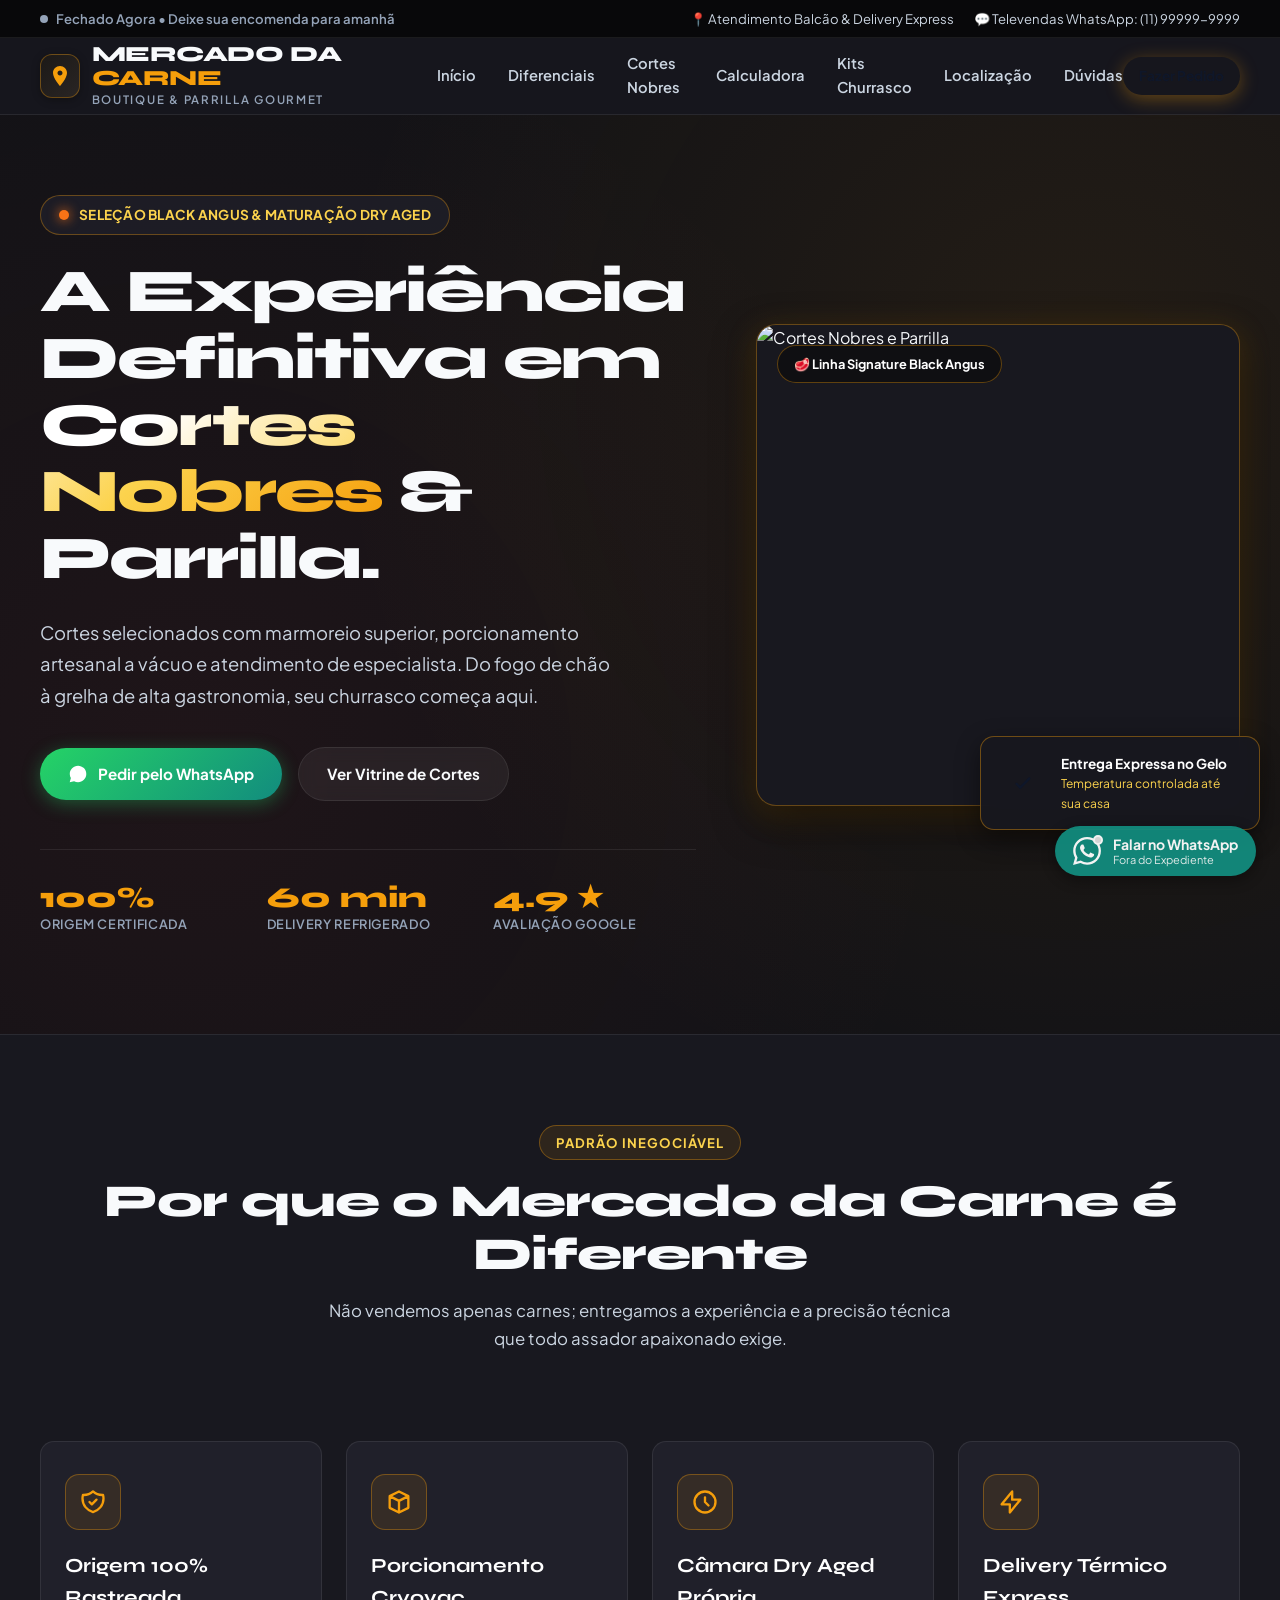
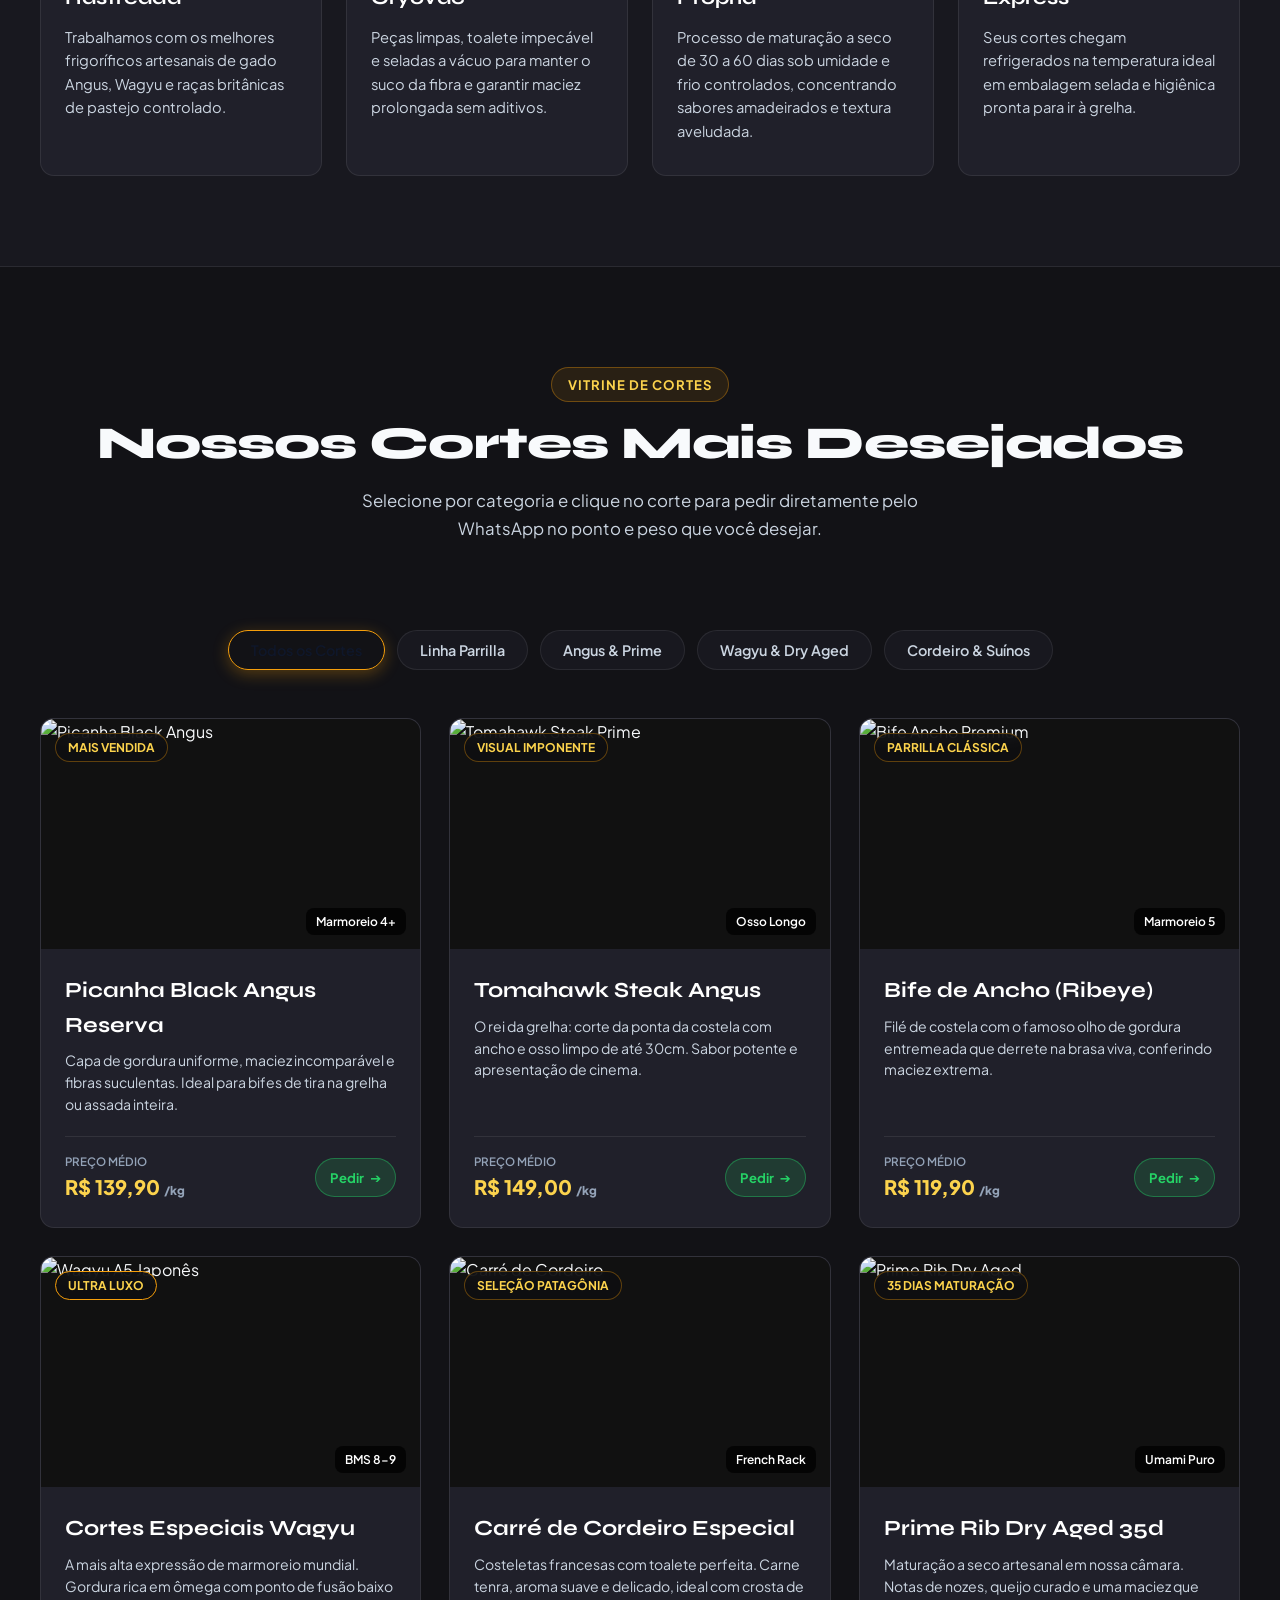
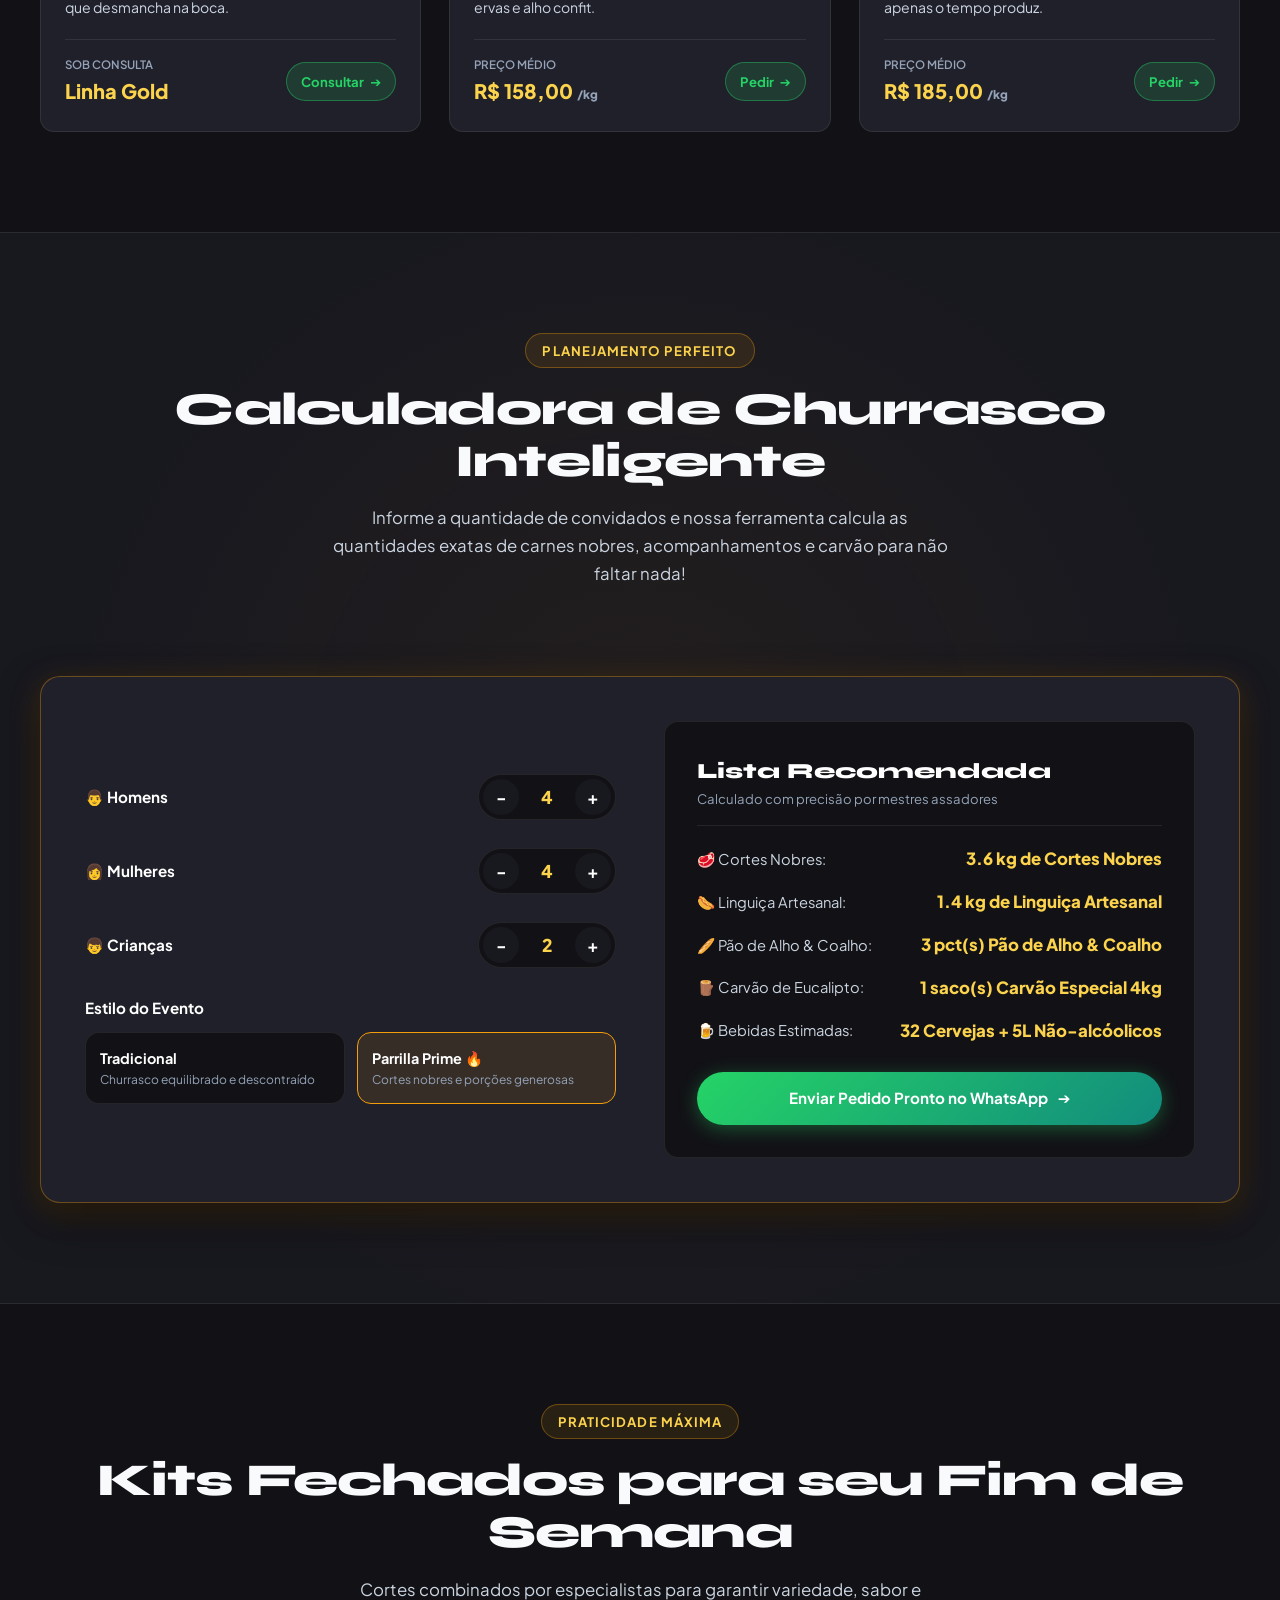
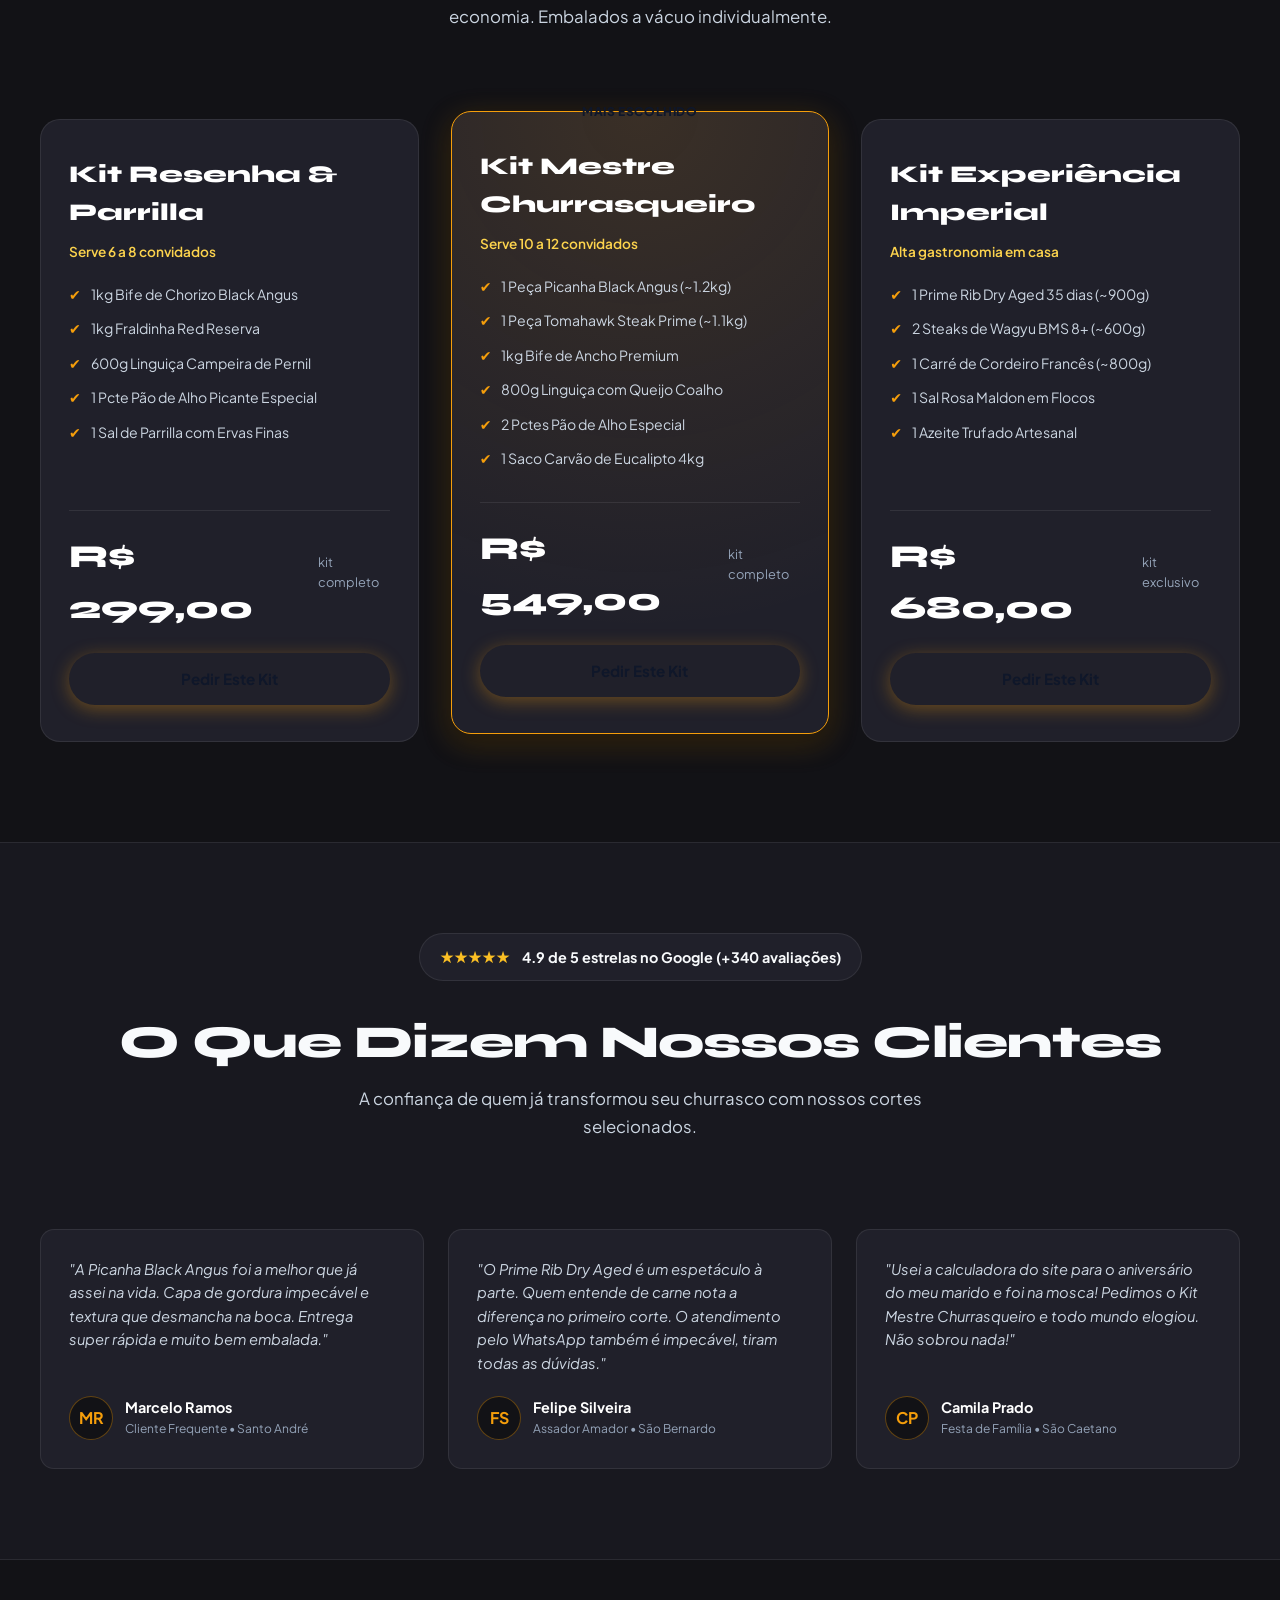
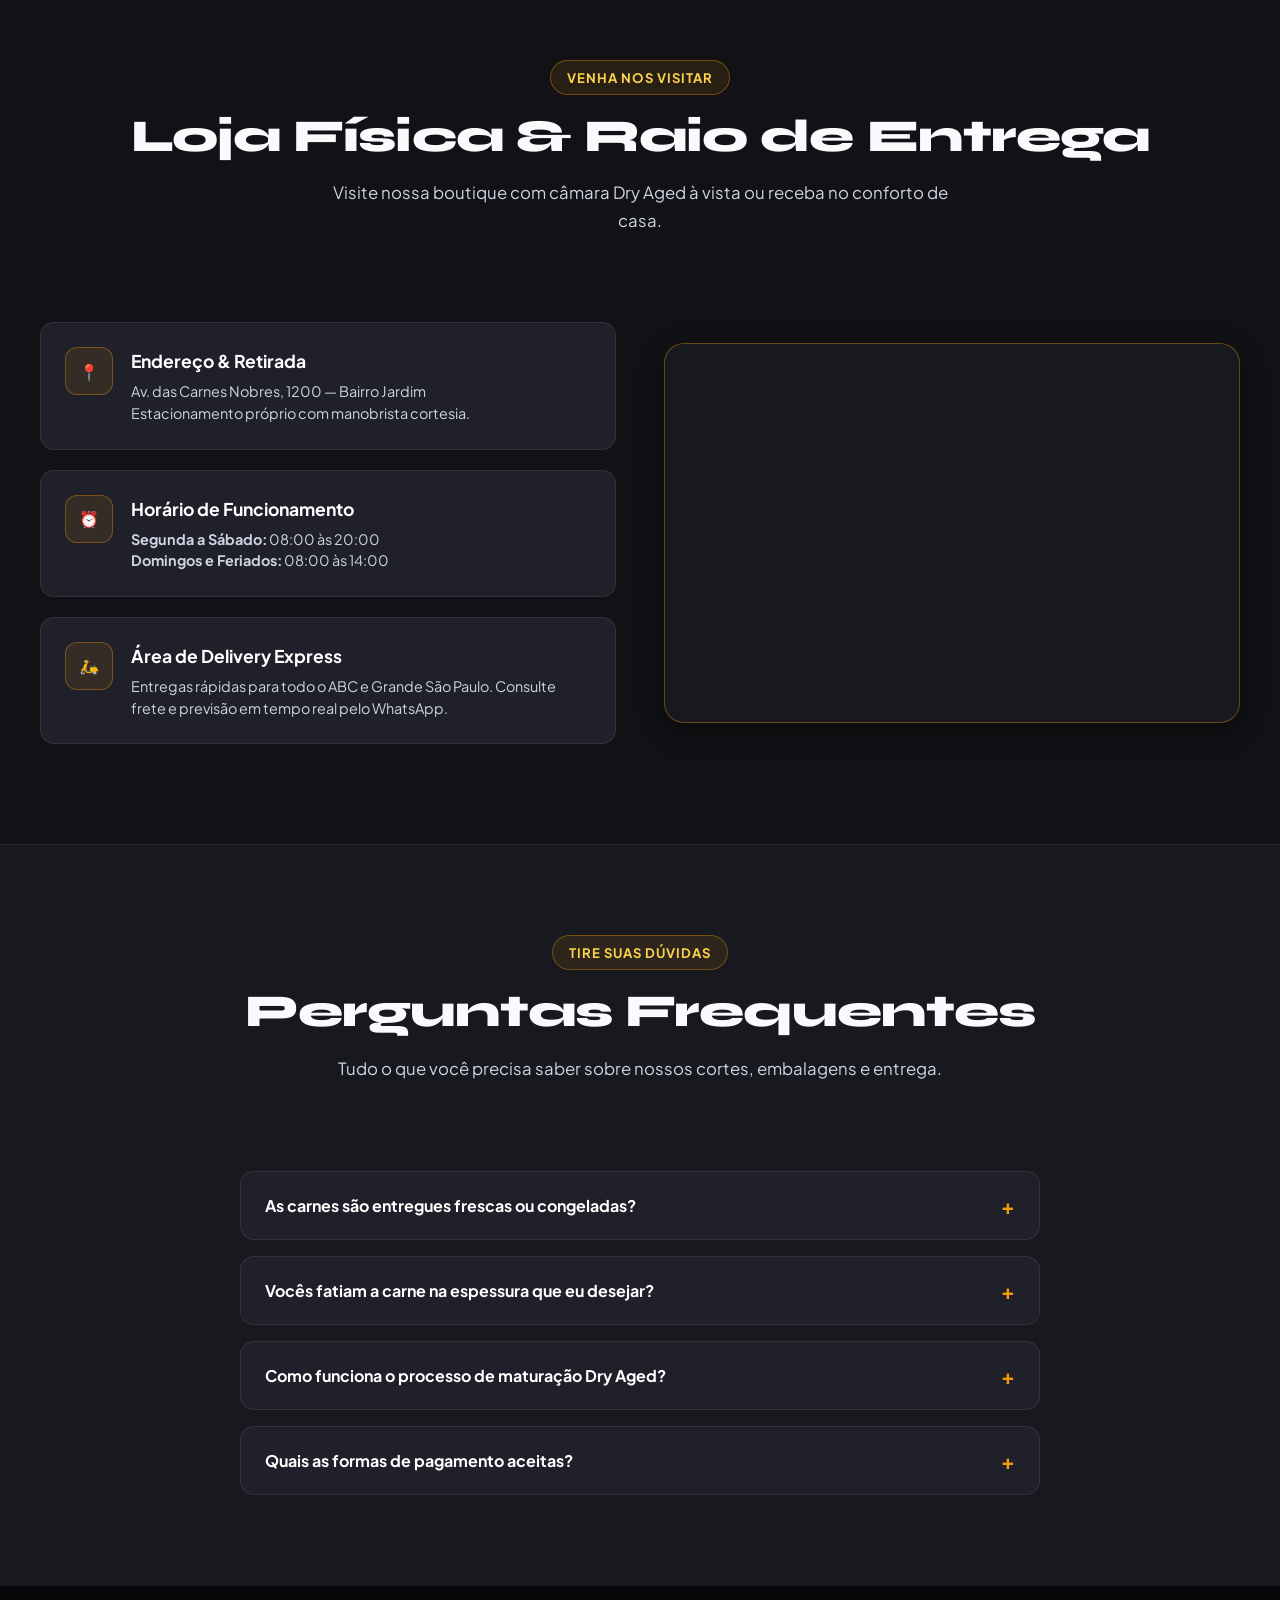
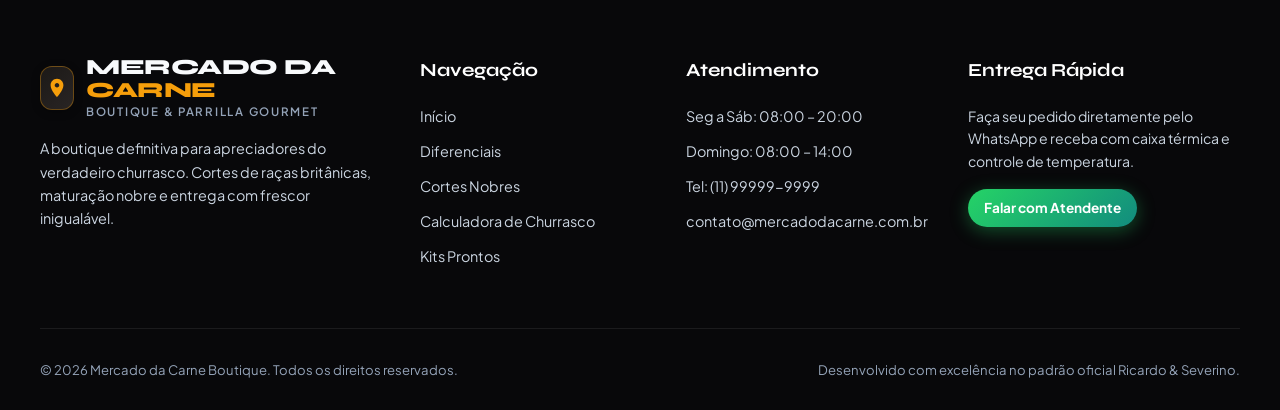
==== index.html @ f77f5614 "feat: inicializa projeto oficial Mercado da Carne com vitrine nobre, calculadora de churrasco e bota" ====
<!DOCTYPE html>
<html lang="pt-BR">
<head>
  <meta charset="UTF-8">
  <meta name="viewport" content="width=device-width, initial-scale=1.0">
  <title>Mercado da Carne — Boutique de Carnes Nobres, Parrilla & Cortes Especiais</title>
  
  <!-- SEO & Metadados -->
  <meta name="description" content="Boutique de Carnes Nobres, cortes Black Angus, Wagyu, Dry Aged e kits de churrasco com entrega rápida refrigerada. Qualidade superior e consultoria de mestre churrasqueiro.">
  <meta name="keywords" content="boutique de carnes, casa de carnes nobres, churrasco gourmet, picanha angus, wagyu, tomahawk, dry aged, entrega de carne, kits para churrasco">
  <meta name="robots" content="index, follow">
  
  <!-- Open Graph / Redes Sociais / WhatsApp -->
  <meta property="og:title" content="Mercado da Carne — Boutique de Carnes Nobres & Parrilla">
  <meta property="og:description" content="Cortes nobres selecionados, marmoreio superior e kits de churrasco gourmet com entrega expressa refrigerada.">
  <meta property="og:type" content="website">
  <meta property="og:image" content="https://images.unsplash.com/photo-1544025162-d76694265947?auto=format&fit=crop&w=1200&q=80">

  <!-- Tipografia Google Fonts: Syne & Plus Jakarta Sans -->
  <link rel="preconnect" href="https://fonts.googleapis.com">
  <link rel="preconnect" href="https://fonts.gstatic.com" crossorigin>
  <link href="https://fonts.googleapis.com/css2?family=Plus+Jakarta+Sans:wght@400;500;600;700;800&family=Syne:wght@700;800;900&display=swap" rel="stylesheet">

  <!-- Folha de Estilos Oficial -->
  <link rel="stylesheet" href="css/style.css">
</head>
<body>

  <!-- =========================================================================
       1. TOPBAR DE STATUS EM TEMPO REAL & CONTATO
       ========================================================================= -->
  <div class="topbar">
    <div class="container topbar-content">
      <div class="topbar-status">
        <span id="topbar-status-dot" class="status-dot-mini"></span>
        <span id="topbar-status-text">Verificando horário de atendimento...</span>
      </div>
      <div class="topbar-links">
        <span class="topbar-link">
          📍 Atendimento Balcão & Delivery Express
        </span>
        <a href="https://wa.me/5511999999999" target="_blank" rel="noopener noreferrer" class="topbar-link">
          💬 Televendas WhatsApp: (11) 99999-9999
        </a>
      </div>
    </div>
  </div>

  <!-- =========================================================================
       2. HEADER / NAVBAR
       ========================================================================= -->
  <header class="site-header" id="siteHeader">
    <div class="container nav-container">
      <a href="#inicio" class="brand-logo" aria-label="Mercado da Carne Início">
        <div class="logo-badge">
          <!-- Ícone Fogo & Carne -->
          <svg width="24" height="24" viewBox="0 0 24 24" fill="currentColor">
            <path d="M12 2C8.13 2 5 5.13 5 9c0 5.25 7 13 7 13s7-7.75 7-13c0-3.87-3.13-7-7-7zm0 9.5c-1.38 0-2.5-1.12-2.5-2.5s1.12-2.5 2.5-2.5 2.5 1.12 2.5 2.5-1.12 2.5-2.5 2.5z"/>
          </svg>
        </div>
        <div class="logo-text-group">
          <span class="logo-title">MERCADO DA <span>CARNE</span></span>
          <span class="logo-subtitle">Boutique & Parrilla Gourmet</span>
        </div>
      </a>

      <!-- Menu Desktop -->
      <nav class="nav-menu" aria-label="Navegação Principal">
        <a href="#inicio" class="nav-link">Início</a>
        <a href="#diferenciais" class="nav-link">Diferenciais</a>
        <a href="#cortes" class="nav-link">Cortes Nobres</a>
        <a href="#calculadora" class="nav-link">Calculadora</a>
        <a href="#kits" class="nav-link">Kits Churrasco</a>
        <a href="#localizacao" class="nav-link">Localização</a>
        <a href="#faq" class="nav-link">Dúvidas</a>
      </nav>

      <!-- Ações do Header -->
      <div class="nav-actions">
        <a href="https://wa.me/5511999999999?text=Ol%C3%A1!%20Gostaria%20de%20fazer%20um%20pedido%20no%20Mercado%20da%20Carne." target="_blank" rel="noopener noreferrer" class="btn btn-primary btn-sm">
          <span>Fazer Pedido</span>
        </a>
        <button class="mobile-toggle" id="mobileToggle" aria-label="Abrir Menu">
          <svg width="24" height="24" fill="none" stroke="currentColor" stroke-width="2" viewBox="0 0 24 24">
            <path stroke-linecap="round" stroke-linejoin="round" d="M4 6h16M4 12h16M4 18h16"/>
          </svg>
        </button>
      </div>
    </div>
  </header>

  <!-- Mobile Drawer Menu -->
  <div class="drawer-backdrop" id="drawerBackdrop"></div>
  <aside class="mobile-drawer" id="mobileDrawer" aria-label="Menu Mobile">
    <div class="drawer-header">
      <div class="logo-text-group">
        <span class="logo-title">MERCADO DA <span>CARNE</span></span>
        <span class="logo-subtitle">Boutique & Parrilla</span>
      </div>
      <button id="drawerClose" style="background:transparent; color:#fff; font-size:1.5rem; cursor:pointer;">✕</button>
    </div>
    <nav class="drawer-nav">
      <a href="#inicio">Início</a>
      <a href="#diferenciais">Diferenciais de Elite</a>
      <a href="#cortes">Vitrine de Cortes</a>
      <a href="#calculadora">Calculadora de Churrasco</a>
      <a href="#kits">Kits Prontos</a>
      <a href="#depoimentos">Avaliações de Clientes</a>
      <a href="#localizacao">Onde Estamos & Horários</a>
      <a href="#faq">Perguntas Frequentes</a>
    </nav>
    <div style="margin-top:auto; padding-top:24px;">
      <a href="https://wa.me/5511999999999" target="_blank" rel="noopener noreferrer" class="btn btn-whatsapp-cta" style="width:100%;">
        Chamar no WhatsApp
      </a>
    </div>
  </aside>

  <!-- =========================================================================
       3. HERO SECTION (IMPACTO & ALTA CONVERSÃO)
       ========================================================================= -->
  <section class="hero" id="inicio">
    <div class="container">
      <div class="hero-grid">
        <div class="hero-text-content">
          <div class="hero-badge-live">
            <span class="pulsing-fire"></span>
            <span class="hero-badge-text">SELEÇÃO BLACK ANGUS & MATURAÇÃO DRY AGED</span>
          </div>

          <h1 class="hero-title">
            A Experiência Definitiva em <span class="gradient-text">Cortes Nobres</span> & Parrilla.
          </h1>

          <p class="hero-description">
            Cortes selecionados com marmoreio superior, porcionamento artesanal a vácuo e atendimento de especialista. Do fogo de chão à grelha de alta gastronomia, seu churrasco começa aqui.
          </p>

          <div class="hero-cta-group">
            <a href="https://wa.me/5511999999999?text=Ol%C3%A1!%20Vim%20pelo%20site%20e%20gostaria%20de%20fazer%20um%20pedido%20de%20cortes%20nobres." target="_blank" rel="noopener noreferrer" class="btn btn-whatsapp-cta">
              <svg width="20" height="20" fill="currentColor" viewBox="0 0 24 24">
                <path d="M12.04 2C6.58 2 2.13 6.45 2.13 11.91C2.13 13.66 2.59 15.36 3.45 16.86L2.05 22L7.3 20.62C8.75 21.41 10.38 21.83 12.04 21.83C17.5 21.83 21.95 17.38 21.95 11.92C21.95 9.27 20.92 6.78 19.05 4.91C17.18 3.03 14.69 2 12.04 2z"/>
              </svg>
              <span>Pedir pelo WhatsApp</span>
            </a>
            <a href="#cortes" class="btn btn-secondary">
              <span>Ver Vitrine de Cortes</span>
            </a>
          </div>

          <div class="hero-stats-row">
            <div class="hero-stat-item">
              <span class="stat-number">100%</span>
              <span class="stat-label">Origem Certificada</span>
            </div>
            <div class="hero-stat-item">
              <span class="stat-number">60 min</span>
              <span class="stat-label">Delivery Refrigerado</span>
            </div>
            <div class="hero-stat-item">
              <span class="stat-number">4.9 ★</span>
              <span class="stat-label">Avaliação Google</span>
            </div>
          </div>
        </div>

        <!-- Card Visual da Hero -->
        <div class="hero-image-wrapper">
          <div class="hero-main-card">
            <img src="https://images.unsplash.com/photo-1544025162-d76694265947?auto=format&fit=crop&w=800&q=80" alt="Cortes Nobres e Parrilla" class="hero-img">
            <div class="hero-overlay-tag">
              <span>🥩 Linha Signature Black Angus</span>
            </div>
          </div>

          <div class="hero-floating-card">
            <div class="floating-icon">
              <svg width="22" height="22" fill="none" stroke="currentColor" stroke-width="2.5" viewBox="0 0 24 24">
                <path stroke-linecap="round" stroke-linejoin="round" d="M5 13l4 4L19 7"/>
              </svg>
            </div>
            <div>
              <div class="floating-title">Entrega Expressa no Gelo</div>
              <div class="floating-subtitle">Temperatura controlada até sua casa</div>
            </div>
          </div>
        </div>
      </div>
    </div>
  </section>

  <!-- =========================================================================
       4. DIFERENCIAIS DE ELITE
       ========================================================================= -->
  <section class="differentials" id="diferenciais">
    <div class="container">
      <div class="section-header">
        <span class="section-tag">Padrão Inegociável</span>
        <h2 class="section-title">Por que o Mercado da Carne é Diferente</h2>
        <p class="section-desc">Não vendemos apenas carnes; entregamos a experiência e a precisão técnica que todo assador apaixonado exige.</p>
      </div>

      <div class="diff-grid">
        <div class="diff-card">
          <div class="diff-icon-box">
            <svg width="28" height="28" fill="none" stroke="currentColor" stroke-width="2" viewBox="0 0 24 24">
              <path stroke-linecap="round" stroke-linejoin="round" d="M9 12l2 2 4-4m5.618-4.016A11.955 11.955 0 0112 2.944a11.955 11.955 0 01-8.618 3.04A12.02 12.02 0 003 9c0 5.591 3.824 10.29 9 11.622 5.176-1.332 9-6.03 9-11.622 0-1.042-.133-2.052-.382-3.016z"/>
            </svg>
          </div>
          <h3>Origem 100% Rastreada</h3>
          <p>Trabalhamos com os melhores frigoríficos artesanais de gado Angus, Wagyu e raças britânicas de pastejo controlado.</p>
        </div>

        <div class="diff-card">
          <div class="diff-icon-box">
            <svg width="28" height="28" fill="none" stroke="currentColor" stroke-width="2" viewBox="0 0 24 24">
              <path stroke-linecap="round" stroke-linejoin="round" d="M20 7l-8-4-8 4m16 0l-8 4m8-4v10l-8 4m0-10L4 7m8 4v10M4 7v10l8 4"/>
            </svg>
          </div>
          <h3>Porcionamento Cryovac</h3>
          <p>Peças limpas, toalete impecável e seladas a vácuo para manter o suco da fibra e garantir maciez prolongada sem aditivos.</p>
        </div>

        <div class="diff-card">
          <div class="diff-icon-box">
            <svg width="28" height="28" fill="none" stroke="currentColor" stroke-width="2" viewBox="0 0 24 24">
              <path stroke-linecap="round" stroke-linejoin="round" d="M12 8v4l3 3m6-3a9 9 0 11-18 0 9 9 0 0118 0z"/>
            </svg>
          </div>
          <h3>Câmara Dry Aged Própria</h3>
          <p>Processo de maturação a seco de 30 a 60 dias sob umidade e frio controlados, concentrando sabores amadeirados e textura aveludada.</p>
        </div>

        <div class="diff-card">
          <div class="diff-icon-box">
            <svg width="28" height="28" fill="none" stroke="currentColor" stroke-width="2" viewBox="0 0 24 24">
              <path stroke-linecap="round" stroke-linejoin="round" d="M13 10V3L4 14h7v7l9-11h-7z"/>
            </svg>
          </div>
          <h3>Delivery Térmico Express</h3>
          <p>Seus cortes chegam refrigerados na temperatura ideal em embalagem selada e higiênica pronta para ir à grelha.</p>
        </div>
      </div>
    </div>
  </section>

  <!-- =========================================================================
       5. VITRINE DE CORTES NOBRES (CATÁLOGO INTERATIVO)
       ========================================================================= -->
  <section class="showcase" id="cortes">
    <div class="container">
      <div class="section-header">
        <span class="section-tag">Vitrine de Cortes</span>
        <h2 class="section-title">Nossos Cortes Mais Desejados</h2>
        <p class="section-desc">Selecione por categoria e clique no corte para pedir diretamente pelo WhatsApp no ponto e peso que você desejar.</p>
      </div>

      <!-- Abas de Categoria -->
      <div class="category-tabs">
        <button class="tab-btn active" data-filter="todos">Todos os Cortes</button>
        <button class="tab-btn" data-filter="parrilla">Linha Parrilla</button>
        <button class="tab-btn" data-filter="angus">Angus & Prime</button>
        <button class="tab-btn" data-filter="especiais">Wagyu & Dry Aged</button>
        <button class="tab-btn" data-filter="suinos">Cordeiro & Suínos</button>
      </div>

      <!-- Grade de Cortes -->
      <div class="cuts-grid">
        <!-- Corte 1: Picanha Black Angus -->
        <div class="cut-card" data-category="angus">
          <div class="cut-img-wrapper">
            <img src="https://images.unsplash.com/photo-1558030006-450675393462?auto=format&fit=crop&w=600&q=80" alt="Picanha Black Angus" class="cut-img">
            <span class="cut-tag">Mais Vendida</span>
            <span class="cut-marbling">Marmoreio 4+</span>
          </div>
          <div class="cut-content">
            <h3 class="cut-title">Picanha Black Angus Reserva</h3>
            <p class="cut-desc">Capa de gordura uniforme, maciez incomparável e fibras suculentas. Ideal para bifes de tira na grelha ou assada inteira.</p>
            <div class="cut-footer">
              <div class="cut-price-box">
                <span class="cut-price-label">Preço Médio</span>
                <span class="cut-price">R$ 139,90 <small style="font-size:0.75rem; color:var(--text-muted)">/kg</small></span>
              </div>
              <a href="https://wa.me/5511999999999?text=Ol%C3%A1!%20Gostaria%20de%20pedir%20a%20Picanha%20Black%20Angus%20Reserva." target="_blank" rel="noopener noreferrer" class="btn-card-order">
                <span>Pedir</span> ➔
              </a>
            </div>
          </div>
        </div>

        <!-- Corte 2: Tomahawk Steak -->
        <div class="cut-card" data-category="parrilla">
          <div class="cut-img-wrapper">
            <img src="https://images.unsplash.com/photo-1544025162-d76694265947?auto=format&fit=crop&w=600&q=80" alt="Tomahawk Steak Prime" class="cut-img">
            <span class="cut-tag">Visual Imponente</span>
            <span class="cut-marbling">Osso Longo</span>
          </div>
          <div class="cut-content">
            <h3 class="cut-title">Tomahawk Steak Angus</h3>
            <p class="cut-desc">O rei da grelha: corte da ponta da costela com ancho e osso limpo de até 30cm. Sabor potente e apresentação de cinema.</p>
            <div class="cut-footer">
              <div class="cut-price-box">
                <span class="cut-price-label">Preço Médio</span>
                <span class="cut-price">R$ 149,00 <small style="font-size:0.75rem; color:var(--text-muted)">/kg</small></span>
              </div>
              <a href="https://wa.me/5511999999999?text=Ol%C3%A1!%20Gostaria%20de%20pedir%20o%20Tomahawk%20Steak%20Angus." target="_blank" rel="noopener noreferrer" class="btn-card-order">
                <span>Pedir</span> ➔
              </a>
            </div>
          </div>
        </div>

        <!-- Corte 3: Bife Ancho Premium -->
        <div class="cut-card" data-category="parrilla">
          <div class="cut-img-wrapper">
            <img src="https://images.unsplash.com/photo-1588168333986-5078d3ae3976?auto=format&fit=crop&w=600&q=80" alt="Bife Ancho Premium" class="cut-img">
            <span class="cut-tag">Parrilla Clássica</span>
            <span class="cut-marbling">Marmoreio 5</span>
          </div>
          <div class="cut-content">
            <h3 class="cut-title">Bife de Ancho (Ribeye)</h3>
            <p class="cut-desc">Filé de costela com o famoso olho de gordura entremeada que derrete na brasa viva, conferindo maciez extrema.</p>
            <div class="cut-footer">
              <div class="cut-price-box">
                <span class="cut-price-label">Preço Médio</span>
                <span class="cut-price">R$ 119,90 <small style="font-size:0.75rem; color:var(--text-muted)">/kg</small></span>
              </div>
              <a href="https://wa.me/5511999999999?text=Ol%C3%A1!%20Gostaria%20de%20pedir%20o%20Bife%20de%20Ancho." target="_blank" rel="noopener noreferrer" class="btn-card-order">
                <span>Pedir</span> ➔
              </a>
            </div>
          </div>
        </div>

        <!-- Corte 4: Picanha Wagyu A5 -->
        <div class="cut-card" data-category="especiais">
          <div class="cut-img-wrapper">
            <img src="https://images.unsplash.com/photo-1529692236671-f1f6cf9683ba?auto=format&fit=crop&w=600&q=80" alt="Wagyu A5 Japonês" class="cut-img">
            <span class="cut-tag" style="border-color:#F59E0B; color:#FCD34D;">Ultra Luxo</span>
            <span class="cut-marbling">BMS 8-9</span>
          </div>
          <div class="cut-content">
            <h3 class="cut-title">Cortes Especiais Wagyu</h3>
            <p class="cut-desc">A mais alta expressão de marmoreio mundial. Gordura rica em ômega com ponto de fusão baixo que desmancha na boca.</p>
            <div class="cut-footer">
              <div class="cut-price-box">
                <span class="cut-price-label">Sob Consulta</span>
                <span class="cut-price">Linha Gold</span>
              </div>
              <a href="https://wa.me/5511999999999?text=Ol%C3%A1!%20Gostaria%20de%20consultar%20disponibilidade%20da%20linha%20Wagyu." target="_blank" rel="noopener noreferrer" class="btn-card-order">
                <span>Consultar</span> ➔
              </a>
            </div>
          </div>
        </div>

        <!-- Corte 5: Carré de Cordeiro -->
        <div class="cut-card" data-category="suinos">
          <div class="cut-img-wrapper">
            <img src="https://images.unsplash.com/photo-1603048588665-791ca8aea617?auto=format&fit=crop&w=600&q=80" alt="Carré de Cordeiro" class="cut-img">
            <span class="cut-tag">Seleção Patagônia</span>
            <span class="cut-marbling">French Rack</span>
          </div>
          <div class="cut-content">
            <h3 class="cut-title">Carré de Cordeiro Especial</h3>
            <p class="cut-desc">Costeletas francesas com toalete perfeita. Carne tenra, aroma suave e delicado, ideal com crosta de ervas e alho confit.</p>
            <div class="cut-footer">
              <div class="cut-price-box">
                <span class="cut-price-label">Preço Médio</span>
                <span class="cut-price">R$ 158,00 <small style="font-size:0.75rem; color:var(--text-muted)">/kg</small></span>
              </div>
              <a href="https://wa.me/5511999999999?text=Ol%C3%A1!%20Gostaria%20de%20pedir%20o%20Carr%C3%A9%20de%20Cordeiro." target="_blank" rel="noopener noreferrer" class="btn-card-order">
                <span>Pedir</span> ➔
              </a>
            </div>
          </div>
        </div>

        <!-- Corte 6: Prime Rib Dry Aged -->
        <div class="cut-card" data-category="especiais">
          <div class="cut-img-wrapper">
            <img src="https://images.unsplash.com/photo-1504674900247-0877df9cc836?auto=format&fit=crop&w=600&q=80" alt="Prime Rib Dry Aged" class="cut-img">
            <span class="cut-tag">35 Dias Maturação</span>
            <span class="cut-marbling">Umami Puro</span>
          </div>
          <div class="cut-content">
            <h3 class="cut-title">Prime Rib Dry Aged 35d</h3>
            <p class="cut-desc">Maturação a seco artesanal em nossa câmara. Notas de nozes, queijo curado e uma maciez que apenas o tempo produz.</p>
            <div class="cut-footer">
              <div class="cut-price-box">
                <span class="cut-price-label">Preço Médio</span>
                <span class="cut-price">R$ 185,00 <small style="font-size:0.75rem; color:var(--text-muted)">/kg</small></span>
              </div>
              <a href="https://wa.me/5511999999999?text=Ol%C3%A1!%20Gostaria%20de%20pedir%20o%20Prime%20Rib%20Dry%20Aged." target="_blank" rel="noopener noreferrer" class="btn-card-order">
                <span>Pedir</span> ➔
              </a>
            </div>
          </div>
        </div>
      </div>
    </div>
  </section>

  <!-- =========================================================================
       6. CALCULADORA INTELIGENTE DE CHURRASCO
       ========================================================================= -->
  <section class="calculator-section" id="calculadora">
    <div class="container">
      <div class="section-header">
        <span class="section-tag">Planejamento Perfeito</span>
        <h2 class="section-title">Calculadora de Churrasco Inteligente</h2>
        <p class="section-desc">Informe a quantidade de convidados e nossa ferramenta calcula as quantidades exatas de carnes nobres, acompanhamentos e carvão para não faltar nada!</p>
      </div>

      <div class="calc-box">
        <!-- Controles de Entrada -->
        <div class="calc-inputs">
          <!-- Homens -->
          <div class="input-group">
            <div class="input-header">
              <span class="input-label">
                <span>👨 Homens</span>
              </span>
              <div class="input-counter">
                <button class="btn-counter" id="calc-men-minus">-</button>
                <span class="counter-val" id="calc-men-val">4</span>
                <button class="btn-counter" id="calc-men-plus">+</button>
              </div>
            </div>
          </div>

          <!-- Mulheres -->
          <div class="input-group">
            <div class="input-header">
              <span class="input-label">
                <span>👩 Mulheres</span>
              </span>
              <div class="input-counter">
                <button class="btn-counter" id="calc-women-minus">-</button>
                <span class="counter-val" id="calc-women-val">4</span>
                <button class="btn-counter" id="calc-women-plus">+</button>
              </div>
            </div>
          </div>

          <!-- Crianças -->
          <div class="input-group">
            <div class="input-header">
              <span class="input-label">
                <span>👦 Crianças</span>
              </span>
              <div class="input-counter">
                <button class="btn-counter" id="calc-kids-minus">-</button>
                <span class="counter-val" id="calc-kids-val">2</span>
                <button class="btn-counter" id="calc-kids-plus">+</button>
              </div>
            </div>
          </div>

          <!-- Seletor de Estilo -->
          <div class="input-group">
            <span class="input-label">Estilo do Evento</span>
            <div class="churrasco-style-group">
              <div class="style-option" id="style-trad">
                <span class="style-title">Tradicional</span>
                <span class="style-desc">Churrasco equilibrado e descontraído</span>
              </div>
              <div class="style-option active" id="style-prime">
                <span class="style-title">Parrilla Prime 🔥</span>
                <span class="style-desc">Cortes nobres e porções generosas</span>
              </div>
            </div>
          </div>
        </div>

        <!-- Resultado e Envio para WhatsApp -->
        <div class="calc-results">
          <div class="results-header">
            <h3>Lista Recomendada</h3>
            <p>Calculado com precisão por mestres assadores</p>
          </div>

          <div class="results-list">
            <div class="result-row">
              <span class="result-name">🥩 Cortes Nobres:</span>
              <span class="result-qty" id="res-carne">3.6 kg de Cortes Nobres</span>
            </div>
            <div class="result-row">
              <span class="result-name">🌭 Linguiça Artesanal:</span>
              <span class="result-qty" id="res-linguica">1.4 kg de Linguiça</span>
            </div>
            <div class="result-row">
              <span class="result-name">🥖 Pão de Alho & Coalho:</span>
              <span class="result-qty" id="res-acomp">3 pct(s) Pão de Alho & Coalho</span>
            </div>
            <div class="result-row">
              <span class="result-name">🪵 Carvão de Eucalipto:</span>
              <span class="result-qty" id="res-carvao">1 saco(s) 4kg</span>
            </div>
            <div class="result-row">
              <span class="result-name">🍺 Bebidas Estimadas:</span>
              <span class="result-qty" id="res-bebidas">32 latas + 5L refri</span>
            </div>
          </div>

          <a href="#" id="btn-order-calc" target="_blank" rel="noopener noreferrer" class="btn btn-whatsapp-cta" style="width:100%;">
            <span>Enviar Pedido Pronto no WhatsApp</span> ➔
          </a>
        </div>
      </div>
    </div>
  </section>

  <!-- =========================================================================
       7. KITS DE CHURRASCO PRONTOS
       ========================================================================= -->
  <section class="kits-section" id="kits">
    <div class="container">
      <div class="section-header">
        <span class="section-tag">Praticidade Máxima</span>
        <h2 class="section-title">Kits Fechados para seu Fim de Semana</h2>
        <p class="section-desc">Cortes combinados por especialistas para garantir variedade, sabor e economia. Embalados a vácuo individualmente.</p>
      </div>

      <div class="kits-grid">
        <!-- Kit 1: Parrilla Amigos -->
        <div class="kit-card">
          <h3 class="kit-name">Kit Resenha & Parrilla</h3>
          <span class="kit-serves">Serve 6 a 8 convidados</span>
          <div class="kit-items-list">
            <div class="kit-item">
              <span class="kit-item-icon">✔</span>
              <span>1kg Bife de Chorizo Black Angus</span>
            </div>
            <div class="kit-item">
              <span class="kit-item-icon">✔</span>
              <span>1kg Fraldinha Red Reserva</span>
            </div>
            <div class="kit-item">
              <span class="kit-item-icon">✔</span>
              <span>600g Linguiça Campeira de Pernil</span>
            </div>
            <div class="kit-item">
              <span class="kit-item-icon">✔</span>
              <span>1 Pcte Pão de Alho Picante Especial</span>
            </div>
            <div class="kit-item">
              <span class="kit-item-icon">✔</span>
              <span>1 Sal de Parrilla com Ervas Finas</span>
            </div>
          </div>
          <div class="kit-price-row">
            <span class="kit-price-val">R$ 299,00</span>
            <span class="kit-price-period">kit completo</span>
          </div>
          <a href="https://wa.me/5511999999999?text=Ol%C3%A1!%20Gostaria%20de%20encomendar%20o%20Kit%20Resenha%20%26%20Parrilla." target="_blank" rel="noopener noreferrer" class="btn btn-primary" style="width:100%;">
            Pedir Este Kit
          </a>
        </div>

        <!-- Kit 2: Prime Signature (Destaque) -->
        <div class="kit-card featured">
          <span class="kit-badge-featured">Mais Escolhido</span>
          <h3 class="kit-name">Kit Mestre Churrasqueiro</h3>
          <span class="kit-serves">Serve 10 a 12 convidados</span>
          <div class="kit-items-list">
            <div class="kit-item">
              <span class="kit-item-icon">✔</span>
              <span>1 Peça Picanha Black Angus (~1.2kg)</span>
            </div>
            <div class="kit-item">
              <span class="kit-item-icon">✔</span>
              <span>1 Peça Tomahawk Steak Prime (~1.1kg)</span>
            </div>
            <div class="kit-item">
              <span class="kit-item-icon">✔</span>
              <span>1kg Bife de Ancho Premium</span>
            </div>
            <div class="kit-item">
              <span class="kit-item-icon">✔</span>
              <span>800g Linguiça com Queijo Coalho</span>
            </div>
            <div class="kit-item">
              <span class="kit-item-icon">✔</span>
              <span>2 Pctes Pão de Alho Especial</span>
            </div>
            <div class="kit-item">
              <span class="kit-item-icon">✔</span>
              <span>1 Saco Carvão de Eucalipto 4kg</span>
            </div>
          </div>
          <div class="kit-price-row">
            <span class="kit-price-val">R$ 549,00</span>
            <span class="kit-price-period">kit completo</span>
          </div>
          <a href="https://wa.me/5511999999999?text=Ol%C3%A1!%20Gostaria%20de%20encomendar%20o%20Kit%20Mestre%20Churrasqueiro." target="_blank" rel="noopener noreferrer" class="btn btn-primary" style="width:100%;">
            Pedir Este Kit
          </a>
        </div>

        <!-- Kit 3: Grand Cru Dry Aged & Wagyu -->
        <div class="kit-card">
          <h3 class="kit-name">Kit Experiência Imperial</h3>
          <span class="kit-serves">Alta gastronomia em casa</span>
          <div class="kit-items-list">
            <div class="kit-item">
              <span class="kit-item-icon">✔</span>
              <span>1 Prime Rib Dry Aged 35 dias (~900g)</span>
            </div>
            <div class="kit-item">
              <span class="kit-item-icon">✔</span>
              <span>2 Steaks de Wagyu BMS 8+ (~600g)</span>
            </div>
            <div class="kit-item">
              <span class="kit-item-icon">✔</span>
              <span>1 Carré de Cordeiro Francês (~800g)</span>
            </div>
            <div class="kit-item">
              <span class="kit-item-icon">✔</span>
              <span>1 Sal Rosa Maldon em Flocos</span>
            </div>
            <div class="kit-item">
              <span class="kit-item-icon">✔</span>
              <span>1 Azeite Trufado Artesanal</span>
            </div>
          </div>
          <div class="kit-price-row">
            <span class="kit-price-val">R$ 680,00</span>
            <span class="kit-price-period">kit exclusivo</span>
          </div>
          <a href="https://wa.me/5511999999999?text=Ol%C3%A1!%20Gostaria%20de%20encomendar%20o%20Kit%20Experi%C3%AAncia%20Imperial." target="_blank" rel="noopener noreferrer" class="btn btn-primary" style="width:100%;">
            Pedir Este Kit
          </a>
        </div>
      </div>
    </div>
  </section>

  <!-- =========================================================================
       8. PROVA SOCIAL & DEPOIMENTOS
       ========================================================================= -->
  <section class="testimonials-section" id="depoimentos">
    <div class="container">
      <div class="section-header">
        <div class="google-rating-badge">
          <div class="rating-stars">★★★★★</div>
          <span style="font-size:0.9rem; font-weight:700;">4.9 de 5 estrelas no Google (+340 avaliações)</span>
        </div>
        <h2 class="section-title">O Que Dizem Nossos Clientes</h2>
        <p class="section-desc">A confiança de quem já transformou seu churrasco com nossos cortes selecionados.</p>
      </div>

      <div class="testimonials-grid">
        <div class="test-card">
          <p>"A Picanha Black Angus foi a melhor que já assei na vida. Capa de gordura impecável e textura que desmancha na boca. Entrega super rápida e muito bem embalada."</p>
          <div class="test-author-box">
            <div class="test-avatar">MR</div>
            <div>
              <div class="test-name">Marcelo Ramos</div>
              <div class="test-sub">Cliente Frequente • Santo André</div>
            </div>
          </div>
        </div>

        <div class="test-card">
          <p>"O Prime Rib Dry Aged é um espetáculo à parte. Quem entende de carne nota a diferença no primeiro corte. O atendimento pelo WhatsApp também é impecável, tiram todas as dúvidas."</p>
          <div class="test-author-box">
            <div class="test-avatar">FS</div>
            <div>
              <div class="test-name">Felipe Silveira</div>
              <div class="test-sub">Assador Amador • São Bernardo</div>
            </div>
          </div>
        </div>

        <div class="test-card">
          <p>"Usei a calculadora do site para o aniversário do meu marido e foi na mosca! Pedimos o Kit Mestre Churrasqueiro e todo mundo elogiou. Não sobrou nada!"</p>
          <div class="test-author-box">
            <div class="test-avatar">CP</div>
            <div>
              <div class="test-name">Camila Prado</div>
              <div class="test-sub">Festa de Família • São Caetano</div>
            </div>
          </div>
        </div>
      </div>
    </div>
  </section>

  <!-- =========================================================================
       9. LOCALIZAÇÃO & HORÁRIOS
       ========================================================================= -->
  <section class="location-section" id="localizacao">
    <div class="container">
      <div class="section-header">
        <span class="section-tag">Venha nos Visitar</span>
        <h2 class="section-title">Loja Física & Raio de Entrega</h2>
        <p class="section-desc">Visite nossa boutique com câmara Dry Aged à vista ou receba no conforto de casa.</p>
      </div>

      <div class="location-grid">
        <div class="info-cards-stack">
          <div class="info-box">
            <div class="info-icon">📍</div>
            <div>
              <div class="info-title">Endereço & Retirada</div>
              <div class="info-desc">
                Av. das Carnes Nobres, 1200 — Bairro Jardim<br>
                Estacionamento próprio com manobrista cortesia.
              </div>
            </div>
          </div>

          <div class="info-box">
            <div class="info-icon">⏰</div>
            <div>
              <div class="info-title">Horário de Funcionamento</div>
              <div class="info-desc">
                <strong>Segunda a Sábado:</strong> 08:00 às 20:00<br>
                <strong>Domingos e Feriados:</strong> 08:00 às 14:00
              </div>
            </div>
          </div>

          <div class="info-box">
            <div class="info-icon">🛵</div>
            <div>
              <div class="info-title">Área de Delivery Express</div>
              <div class="info-desc">
                Entregas rápidas para todo o ABC e Grande São Paulo. Consulte frete e previsão em tempo real pelo WhatsApp.
              </div>
            </div>
          </div>
        </div>

        <div class="map-wrapper">
          <iframe title="Mapa de Localização" src="https://www.google.com/maps/embed?pb=!1m18!1m12!1m3!1d116983.33610023617!2d-46.59378129598285!3d-23.655979207904254!2m3!1f0!2f0!3f0!3m2!1i1024!2i768!4f13.1!3m3!1m2!1s0x94ce42e039e1f58b%3A0x6bbfda21bf44ef06!2sSanto%20Andr%C3%A9%2C%20SP!5e0!3m2!1spt-BR!2sbr!4v1700000000000!5m2!1spt-BR!2sbr" loading="lazy"></iframe>
        </div>
      </div>
    </div>
  </section>

  <!-- =========================================================================
       10. FAQ (DÚVIDAS FREQUENTES)
       ========================================================================= -->
  <section class="faq-section" id="faq">
    <div class="container">
      <div class="section-header">
        <span class="section-tag">Tire suas Dúvidas</span>
        <h2 class="section-title">Perguntas Frequentes</h2>
        <p class="section-desc">Tudo o que você precisa saber sobre nossos cortes, embalagens e entrega.</p>
      </div>

      <div class="faq-list">
        <div class="faq-item">
          <button class="faq-question">
            <span>As carnes são entregues frescas ou congeladas?</span>
            <span class="faq-icon">+</span>
          </button>
          <div class="faq-answer">
            <p>A grande maioria dos nossos cortes é mantida rigorosamente fresca, resfriada e selada a vácuo Cryovac entre 0°C e 2°C, pronta para ir à grelha sem necessidade de descongelar. Apenas cortes pontuais e importações específicas contam com opção ultracongelada.</p>
          </div>
        </div>

        <div class="faq-item">
          <button class="faq-question">
            <span>Vocês fatiam a carne na espessura que eu desejar?</span>
            <span class="faq-icon">+</span>
          </button>
          <div class="faq-answer">
            <p>Com certeza! Nosso mestre carniceiro porciona os bifes exatamente na espessura de dedos que você solicitar (ex: 2 dedos para grelha alta, 3 dedos para ponto malpassado de parrilla) e sela as porções separadamente a vácuo.</p>
          </div>
        </div>

        <div class="faq-item">
          <button class="faq-question">
            <span>Como funciona o processo de maturação Dry Aged?</span>
            <span class="faq-icon">+</span>
          </button>
          <div class="faq-answer">
            <p>O processo Dry Aged mantém peças inteiras de carne em câmara fria especial com temperatura entre 0°C e 1°C e umidade controlada em ~80% por 30 a 60 dias. Enzimas naturais quebram as fibras, tornando a carne extraordinariamente macia e concentrando notas únicas de umami.</p>
          </div>
        </div>

        <div class="faq-item">
          <button class="faq-question">
            <span>Quais as formas de pagamento aceitas?</span>
            <span class="faq-icon">+</span>
          </button>
          <div class="faq-answer">
            <p>Aceitamos Pix com confirmação instantânea, cartões de crédito e débito das principais bandeiras e cartões de benefícios/alimentação (consultar bandeiras no WhatsApp).</p>
          </div>
        </div>
      </div>
    </div>
  </section>

  <!-- =========================================================================
       11. RODAPÉ OFICIAL
       ========================================================================= -->
  <footer class="site-footer">
    <div class="container">
      <div class="footer-grid">
        <div class="footer-col">
          <div class="brand-logo" style="margin-bottom:16px;">
            <div class="logo-badge">
              <svg width="22" height="22" viewBox="0 0 24 24" fill="currentColor">
                <path d="M12 2C8.13 2 5 5.13 5 9c0 5.25 7 13 7 13s7-7.75 7-13c0-3.87-3.13-7-7-7zm0 9.5c-1.38 0-2.5-1.12-2.5-2.5s1.12-2.5 2.5-2.5 2.5 1.12 2.5 2.5-1.12 2.5-2.5 2.5z"/>
              </svg>
            </div>
            <div class="logo-text-group">
              <span class="logo-title">MERCADO DA <span>CARNE</span></span>
              <span class="logo-subtitle">Boutique & Parrilla Gourmet</span>
            </div>
          </div>
          <p style="font-size:0.9rem; line-height:1.6; color:var(--text-secondary); margin-bottom:16px;">
            A boutique definitiva para apreciadores do verdadeiro churrasco. Cortes de raças britânicas, maturação nobre e entrega com frescor inigualável.
          </p>
        </div>

        <div class="footer-col">
          <h4>Navegação</h4>
          <div class="footer-links">
            <a href="#inicio" class="footer-link">Início</a>
            <a href="#diferenciais" class="footer-link">Diferenciais</a>
            <a href="#cortes" class="footer-link">Cortes Nobres</a>
            <a href="#calculadora" class="footer-link">Calculadora de Churrasco</a>
            <a href="#kits" class="footer-link">Kits Prontos</a>
          </div>
        </div>

        <div class="footer-col">
          <h4>Atendimento</h4>
          <div class="footer-links">
            <span class="footer-link">Seg a Sáb: 08:00 – 20:00</span>
            <span class="footer-link">Domingo: 08:00 – 14:00</span>
            <span class="footer-link">Tel: (11) 99999-9999</span>
            <span class="footer-link">contato@mercadodacarne.com.br</span>
          </div>
        </div>

        <div class="footer-col">
          <h4>Entrega Rápida</h4>
          <p style="font-size:0.88rem; color:var(--text-secondary); line-height:1.6; margin-bottom:16px;">
            Faça seu pedido diretamente pelo WhatsApp e receba com caixa térmica e controle de temperatura.
          </p>
          <a href="https://wa.me/5511999999999" target="_blank" rel="noopener noreferrer" class="btn btn-whatsapp-cta btn-sm">
            Falar com Atendente
          </a>
        </div>
      </div>

      <div class="footer-bottom">
        <div>
          &copy; 2026 Mercado da Carne Boutique. Todos os direitos reservados.
        </div>
        <div>
          Desenvolvido com excelência no padrão oficial Ricardo & Severino.
        </div>
      </div>
    </div>
  </footer>

  <!-- =========================================================================
       12. WIDGET FLUTUANTE WHATSAPP INTELIGENTE (PADRÃO OFICIAL)
       ========================================================================= -->
  <div id="whatsapp-widget" class="wa-widget" aria-label="Atendimento via WhatsApp">
    <a id="wa-link" href="#" target="_blank" rel="noopener noreferrer" class="wa-btn">
      <div class="wa-icon-container">
        <svg class="wa-icon" viewBox="0 0 24 24" width="28" height="28" fill="currentColor">
          <path d="M17.472 14.382c-.297-.149-1.758-.867-2.03-.967-.273-.099-.471-.148-.67.15-.197.297-.767.966-.94 1.164-.173.199-.347.223-.644.075-.297-.15-1.255-.463-2.39-1.475-.883-.788-1.48-1.761-1.653-2.059-.173-.297-.018-.458.13-.606.134-.133.298-.347.446-.52.151-.172.2-.296.3-.495.099-.198.05-.372-.025-.521-.075-.148-.669-1.611-.916-2.206-.242-.579-.487-.501-.669-.51l-.57-.01c-.198 0-.52.074-.792.372s-1.04 1.016-1.04 2.479 1.065 2.876 1.213 3.074c.149.198 2.095 3.2 5.076 4.487.709.306 1.262.489 1.694.625.712.227 1.36.195 1.871.118.571-.085 1.758-.719 2.006-1.413.248-.694.248-1.289.173-1.413-.074-.124-.272-.198-.57-.347m-5.421 7.403h-.004a9.87 9.87 0 01-5.031-1.378l-.361-.214-3.741.982.998-3.648-.235-.374a9.86 9.86 0 01-1.51-5.26c.001-5.45 4.436-9.884 9.888-9.884 2.64 0 5.122 1.03 6.988 2.898a9.825 9.825 0 012.893 6.994c-.003 5.45-4.437 9.884-9.885 9.884m8.413-18.297A11.815 11.815 0 0012.05 0C5.495 0 .16 5.335.157 11.892c0 2.096.547 4.142 1.588 5.945L.057 24l6.305-1.654a11.882 11.882 0 005.683 1.448h.005c6.554 0 11.89-5.335 11.893-11.893a11.821 11.821 0 00-3.48-8.413Z"/>
        </svg>
        <span id="wa-status-dot" class="wa-status-dot online"></span>
      </div>
      <div class="wa-text-box">
        <span class="wa-title">Falar no WhatsApp</span>
        <span id="wa-status-text" class="wa-status-text">Online Agora</span>
      </div>
    </a>
  </div>

  <!-- Script Oficial -->
  <script src="js/main.js"></script>
</body>
</html>
---- css/style.css ----
/* ==========================================================================
   MERCADO DA CARNE — BOUTIQUE DE CARNES NOBRES & CHURRASCO GOURMET
   Padrão Oficial Severino & Ricardo — Alta Conversão & Impeccable Craft
   ========================================================================== */

/* --- VARIÁVEIS DE DESIGN & TOKENS --- */
:root {
  --bg-dark: #0B0B0E;
  --bg-primary: #121216;
  --bg-secondary: #18181F;
  --bg-card: #20202A;
  --bg-card-hover: #272733;
  --bg-glass: rgba(24, 24, 31, 0.85);

  --accent-gold: #F59E0B;
  --accent-gold-light: #FCD34D;
  --accent-gold-dark: #B45309;
  --accent-fire: #EF4444;
  --accent-fire-orange: #F97316;
  --accent-emerald: #10B981;

  --text-main: #F8FAFC;
  --text-secondary: #CBD5E1;
  --text-muted: #94A3B8;
  --text-dark: #0F172A;

  --border-subtle: rgba(255, 255, 255, 0.08);
  --border-gold: rgba(245, 158, 11, 0.35);
  --border-gold-glow: rgba(245, 158, 11, 0.6);

  --shadow-sm: 0 2px 8px rgba(0, 0, 0, 0.3);
  --shadow-md: 0 8px 24px rgba(0, 0, 0, 0.45);
  --shadow-lg: 0 16px 40px rgba(0, 0, 0, 0.6);
  --shadow-gold: 0 8px 30px rgba(245, 158, 11, 0.25);

  --font-body: 'Plus Jakarta Sans', system-ui, -apple-system, sans-serif;
  --font-heading: 'Syne', 'Playfair Display', Georgia, serif;

  --transition-fast: 0.2s cubic-bezier(0.16, 1, 0.3, 1);
  --transition-normal: 0.3s cubic-bezier(0.16, 1, 0.3, 1);
  --transition-slow: 0.5s cubic-bezier(0.16, 1, 0.3, 1);

  --radius-sm: 8px;
  --radius-md: 14px;
  --radius-lg: 20px;
  --radius-full: 9999px;
}

/* --- RESET & BOX SIZING --- */
*, *::before, *::after {
  margin: 0;
  padding: 0;
  box-sizing: border-box;
}

html {
  scroll-behavior: smooth;
  font-size: 16px;
  overflow-x: hidden;
}

body {
  font-family: var(--font-body);
  background-color: var(--bg-primary);
  color: var(--text-main);
  line-height: 1.6;
  overflow-x: hidden;
  -webkit-font-smoothing: antialiased;
  -moz-osx-font-smoothing: grayscale;
}

img {
  max-width: 100%;
  height: auto;
  display: block;
}

a {
  color: inherit;
  text-decoration: none;
  transition: color var(--transition-fast);
}

ul {
  list-style: none;
}

button, input, select {
  font-family: inherit;
  font-size: inherit;
  border: none;
  outline: none;
}

/* --- CONTAINER & UTILITÁRIOS --- */
.container {
  width: 100%;
  max-width: 1240px;
  margin-left: auto;
  margin-right: auto;
  padding-left: 20px;
  padding-right: 20px;
}

.text-gold {
  color: var(--accent-gold);
}

.text-fire {
  color: var(--accent-fire-orange);
}

.gradient-text {
  background: linear-gradient(135deg, #FFF 20%, var(--accent-gold-light) 60%, var(--accent-gold) 100%);
  -webkit-background-clip: text;
  -webkit-text-fill-color: transparent;
}

.section-tag {
  display: inline-flex;
  align-items: center;
  gap: 8px;
  background: rgba(245, 158, 11, 0.1);
  border: 1px solid var(--border-gold);
  color: var(--accent-gold-light);
  padding: 6px 16px;
  border-radius: var(--radius-full);
  font-size: 0.82rem;
  font-weight: 700;
  text-transform: uppercase;
  letter-spacing: 0.08em;
  margin-bottom: 16px;
}

.section-title {
  font-family: var(--font-heading);
  font-size: clamp(2rem, 4vw, 2.85rem);
  font-weight: 800;
  line-height: 1.15;
  margin-bottom: 16px;
  letter-spacing: -0.02em;
}

.section-desc {
  color: var(--text-secondary);
  font-size: 1.05rem;
  max-width: 640px;
  margin-bottom: 40px;
  line-height: 1.65;
}

.section-header {
  text-align: center;
  display: flex;
  flex-direction: column;
  align-items: center;
  margin-bottom: 48px;
}

/* --- BOTÕES --- */
.btn {
  display: inline-flex;
  align-items: center;
  justify-content: center;
  gap: 10px;
  padding: 14px 28px;
  border-radius: var(--radius-full);
  font-weight: 700;
  font-size: 0.95rem;
  cursor: pointer;
  transition: all var(--transition-normal);
  text-decoration: none;
  min-height: 48px;
  white-space: nowrap;
}

.btn-primary {
  background: linear-gradient(135deg, var(--accent-gold) 0%, var(--accent-amber) 100%);
  color: var(--text-dark);
  box-shadow: 0 4px 18px rgba(245, 158, 11, 0.35);
}

.btn-primary:hover {
  background: linear-gradient(135deg, var(--accent-gold-light) 0%, var(--accent-gold) 100%);
  transform: translateY(-2px);
  box-shadow: 0 8px 25px rgba(245, 158, 11, 0.5);
}

.btn-whatsapp-cta {
  background: linear-gradient(135deg, #25D366 0%, #128C7E 100%);
  color: #FFF;
  box-shadow: 0 4px 18px rgba(37, 211, 102, 0.35);
}

.btn-whatsapp-cta:hover {
  transform: translateY(-2px);
  box-shadow: 0 8px 25px rgba(37, 211, 102, 0.5);
  color: #FFF;
}

.btn-secondary {
  background: rgba(255, 255, 255, 0.06);
  border: 1px solid var(--border-subtle);
  color: var(--text-main);
  backdrop-filter: blur(8px);
}

.btn-secondary:hover {
  background: rgba(255, 255, 255, 0.12);
  border-color: rgba(255, 255, 255, 0.2);
  transform: translateY(-2px);
}

.btn-sm {
  padding: 8px 16px;
  font-size: 0.85rem;
  min-height: 38px;
}

/* --- TOP BAR DE ATENDIMENTO --- */
.topbar {
  background: #08080A;
  border-bottom: 1px solid var(--border-subtle);
  padding: 8px 0;
  font-size: 0.82rem;
  color: var(--text-muted);
}

.topbar-content {
  display: flex;
  justify-content: space-between;
  align-items: center;
  gap: 16px;
}

.topbar-status {
  display: flex;
  align-items: center;
  gap: 8px;
  font-weight: 600;
}

.status-dot-mini {
  width: 8px;
  height: 8px;
  border-radius: 50%;
  background: var(--accent-emerald);
  box-shadow: 0 0 8px var(--accent-emerald);
}

.status-dot-mini.closed {
  background: #94A3B8;
  box-shadow: none;
}

.topbar-links {
  display: flex;
  align-items: center;
  gap: 20px;
}

.topbar-link {
  display: inline-flex;
  align-items: center;
  gap: 6px;
  color: var(--text-secondary);
}

.topbar-link:hover {
  color: var(--accent-gold-light);
}

/* --- NAVBAR HEADER --- */
.site-header {
  position: sticky;
  top: 0;
  z-index: 1000;
  background: var(--bg-glass);
  backdrop-filter: blur(14px);
  border-bottom: 1px solid var(--border-subtle);
  transition: all var(--transition-normal);
}

.nav-container {
  display: flex;
  align-items: center;
  justify-content: space-between;
  height: 76px;
}

.brand-logo {
  display: flex;
  align-items: center;
  gap: 12px;
}

.logo-badge {
  width: 44px;
  height: 44px;
  background: linear-gradient(135deg, #1C1917 0%, #292524 100%);
  border: 1px solid var(--border-gold);
  border-radius: 12px;
  display: flex;
  align-items: center;
  justify-content: center;
  color: var(--accent-gold);
  box-shadow: var(--shadow-sm);
}

.logo-text-group {
  display: flex;
  flex-direction: column;
}

.logo-title {
  font-family: var(--font-heading);
  font-size: 1.35rem;
  font-weight: 800;
  letter-spacing: -0.02em;
  color: var(--text-main);
  line-height: 1.1;
}

.logo-title span {
  color: var(--accent-gold);
}

.logo-subtitle {
  font-size: 0.72rem;
  text-transform: uppercase;
  letter-spacing: 0.15em;
  color: var(--text-muted);
  font-weight: 600;
}

.nav-menu {
  display: flex;
  align-items: center;
  gap: 32px;
}

.nav-link {
  font-size: 0.92rem;
  font-weight: 600;
  color: var(--text-secondary);
  position: relative;
  padding: 6px 0;
}

.nav-link::after {
  content: '';
  position: absolute;
  bottom: 0;
  left: 0;
  width: 0%;
  height: 2px;
  background: var(--accent-gold);
  transition: width var(--transition-normal);
}

.nav-link:hover {
  color: #FFF;
}

.nav-link:hover::after {
  width: 100%;
}

.nav-actions {
  display: flex;
  align-items: center;
  gap: 16px;
}

.mobile-toggle {
  display: none;
  background: transparent;
  color: var(--text-main);
  width: 42px;
  height: 42px;
  cursor: pointer;
  border-radius: var(--radius-sm);
  align-items: center;
  justify-content: center;
}

/* --- HERO SECTION --- */
.hero {
  position: relative;
  padding: 80px 0 100px;
  overflow: hidden;
  background: radial-gradient(circle at 85% 30%, rgba(245, 158, 11, 0.08) 0%, transparent 60%),
              radial-gradient(circle at 15% 70%, rgba(239, 68, 68, 0.06) 0%, transparent 60%),
              var(--bg-primary);
}

.hero-grid {
  display: grid;
  grid-template-columns: 1.15fr 0.85fr;
  align-items: center;
  gap: 60px;
}

.hero-badge-live {
  display: inline-flex;
  align-items: center;
  gap: 10px;
  background: rgba(32, 32, 42, 0.8);
  border: 1px solid var(--border-gold);
  padding: 8px 18px;
  border-radius: var(--radius-full);
  margin-bottom: 24px;
}

.pulsing-fire {
  width: 10px;
  height: 10px;
  background: var(--accent-fire-orange);
  border-radius: 50%;
  box-shadow: 0 0 12px var(--accent-fire-orange);
  animation: pulse-fire 2s infinite ease-in-out;
}

@keyframes pulse-fire {
  0% { transform: scale(0.9); opacity: 0.8; }
  50% { transform: scale(1.3); opacity: 1; box-shadow: 0 0 16px var(--accent-fire-orange); }
  100% { transform: scale(0.9); opacity: 0.8; }
}

.hero-badge-text {
  font-size: 0.85rem;
  font-weight: 700;
  color: var(--accent-gold-light);
  letter-spacing: 0.02em;
}

.hero-title {
  font-family: var(--font-heading);
  font-size: clamp(2.4rem, 5.2vw, 3.8rem);
  font-weight: 900;
  line-height: 1.1;
  letter-spacing: -0.03em;
  margin-bottom: 24px;
}

.hero-description {
  font-size: 1.15rem;
  color: var(--text-secondary);
  line-height: 1.7;
  margin-bottom: 36px;
  max-width: 580px;
}

.hero-cta-group {
  display: flex;
  align-items: center;
  gap: 16px;
  flex-wrap: wrap;
  margin-bottom: 48px;
}

.hero-stats-row {
  display: grid;
  grid-template-columns: repeat(3, 1fr);
  gap: 24px;
  padding-top: 32px;
  border-top: 1px solid var(--border-subtle);
}

.hero-stat-item {
  display: flex;
  flex-direction: column;
}

.stat-number {
  font-family: var(--font-heading);
  font-size: 1.8rem;
  font-weight: 800;
  color: var(--accent-gold);
  line-height: 1.1;
}

.stat-label {
  font-size: 0.8rem;
  color: var(--text-muted);
  text-transform: uppercase;
  letter-spacing: 0.05em;
  font-weight: 600;
}

.hero-image-wrapper {
  position: relative;
}

.hero-main-card {
  position: relative;
  border-radius: var(--radius-lg);
  overflow: hidden;
  border: 1px solid var(--border-gold);
  box-shadow: var(--shadow-lg), var(--shadow-gold);
  background: var(--bg-secondary);
}

.hero-img {
  width: 100%;
  height: 480px;
  object-fit: cover;
  transition: transform var(--transition-slow);
}

.hero-main-card:hover .hero-img {
  transform: scale(1.03);
}

.hero-overlay-tag {
  position: absolute;
  top: 20px;
  left: 20px;
  background: rgba(15, 15, 17, 0.85);
  backdrop-filter: blur(8px);
  border: 1px solid var(--border-gold);
  padding: 8px 16px;
  border-radius: var(--radius-full);
  display: flex;
  align-items: center;
  gap: 8px;
  font-size: 0.8rem;
  font-weight: 700;
  color: #FFF;
}

.hero-floating-card {
  position: absolute;
  bottom: -24px;
  right: -20px;
  background: rgba(24, 24, 31, 0.95);
  backdrop-filter: blur(12px);
  border: 1px solid rgba(245, 158, 11, 0.4);
  padding: 16px 20px;
  border-radius: var(--radius-md);
  box-shadow: var(--shadow-md);
  display: flex;
  align-items: center;
  gap: 16px;
  max-width: 280px;
  animation: float 4s ease-in-out infinite;
}

@keyframes float {
  0%, 100% { transform: translateY(0); }
  50% { transform: translateY(-8px); }
}

.floating-icon {
  width: 44px;
  height: 44px;
  background: linear-gradient(135deg, var(--accent-gold) 0%, var(--accent-amber) 100%);
  border-radius: 10px;
  display: flex;
  align-items: center;
  justify-content: center;
  color: var(--text-dark);
  flex-shrink: 0;
}

.floating-title {
  font-size: 0.85rem;
  font-weight: 700;
  color: #FFF;
}

.floating-subtitle {
  font-size: 0.75rem;
  color: var(--accent-gold-light);
}

/* --- SEÇÃO DIFERENCIAIS DE ELITE --- */
.differentials {
  padding: 90px 0;
  background: var(--bg-secondary);
  border-top: 1px solid var(--border-subtle);
  border-bottom: 1px solid var(--border-subtle);
}

.diff-grid {
  display: grid;
  grid-template-columns: repeat(4, 1fr);
  gap: 24px;
}

.diff-card {
  background: var(--bg-card);
  border: 1px solid var(--border-subtle);
  padding: 32px 24px;
  border-radius: var(--radius-md);
  transition: all var(--transition-normal);
  display: flex;
  flex-direction: column;
  position: relative;
  overflow: hidden;
}

.diff-card::before {
  content: '';
  position: absolute;
  top: 0;
  left: 0;
  width: 100%;
  height: 3px;
  background: linear-gradient(90deg, transparent, var(--accent-gold), transparent);
  opacity: 0;
  transition: opacity var(--transition-normal);
}

.diff-card:hover {
  transform: translateY(-6px);
  border-color: var(--border-gold);
  background: var(--bg-card-hover);
  box-shadow: var(--shadow-md);
}

.diff-card:hover::before {
  opacity: 1;
}

.diff-icon-box {
  width: 56px;
  height: 56px;
  background: rgba(245, 158, 11, 0.1);
  border: 1px solid var(--border-gold);
  border-radius: 14px;
  display: flex;
  align-items: center;
  justify-content: center;
  color: var(--accent-gold);
  margin-bottom: 20px;
  transition: all var(--transition-normal);
}

.diff-card:hover .diff-icon-box {
  background: var(--accent-gold);
  color: var(--text-dark);
  box-shadow: 0 4px 16px rgba(245, 158, 11, 0.4);
}

.diff-card h3 {
  font-family: var(--font-heading);
  font-size: 1.25rem;
  font-weight: 700;
  margin-bottom: 12px;
  color: #FFF;
}

.diff-card p {
  font-size: 0.92rem;
  color: var(--text-secondary);
  line-height: 1.6;
}

/* --- VITRINE DE CORTES NOBRES (CATÁLOGO INTERATIVO) --- */
.showcase {
  padding: 100px 0;
  background: var(--bg-primary);
}

.category-tabs {
  display: flex;
  justify-content: center;
  align-items: center;
  gap: 12px;
  flex-wrap: wrap;
  margin-bottom: 48px;
}

.tab-btn {
  padding: 10px 22px;
  border-radius: var(--radius-full);
  background: var(--bg-secondary);
  border: 1px solid var(--border-subtle);
  color: var(--text-secondary);
  font-weight: 600;
  font-size: 0.9rem;
  cursor: pointer;
  transition: all var(--transition-fast);
}

.tab-btn:hover {
  color: #FFF;
  border-color: var(--accent-gold);
}

.tab-btn.active {
  background: linear-gradient(135deg, var(--accent-gold) 0%, var(--accent-amber) 100%);
  color: var(--text-dark);
  border-color: var(--accent-gold);
  box-shadow: 0 4px 16px rgba(245, 158, 11, 0.3);
}

.cuts-grid {
  display: grid;
  grid-template-columns: repeat(3, 1fr);
  gap: 28px;
}

.cut-card {
  background: var(--bg-card);
  border: 1px solid var(--border-subtle);
  border-radius: var(--radius-md);
  overflow: hidden;
  transition: all var(--transition-normal);
  display: flex;
  flex-direction: column;
}

.cut-card:hover {
  transform: translateY(-6px);
  border-color: var(--border-gold);
  box-shadow: var(--shadow-md), var(--shadow-gold);
}

.cut-img-wrapper {
  position: relative;
  height: 230px;
  overflow: hidden;
  background: #111;
}

.cut-img {
  width: 100%;
  height: 100%;
  object-fit: cover;
  transition: transform var(--transition-slow);
}

.cut-card:hover .cut-img {
  transform: scale(1.05);
}

.cut-tag {
  position: absolute;
  top: 14px;
  left: 14px;
  background: rgba(15, 15, 17, 0.85);
  backdrop-filter: blur(6px);
  border: 1px solid var(--border-gold);
  color: var(--accent-gold-light);
  padding: 4px 12px;
  border-radius: var(--radius-full);
  font-size: 0.75rem;
  font-weight: 700;
  text-transform: uppercase;
}

.cut-marbling {
  position: absolute;
  bottom: 14px;
  right: 14px;
  background: rgba(0, 0, 0, 0.75);
  backdrop-filter: blur(4px);
  color: #FFF;
  padding: 4px 10px;
  border-radius: var(--radius-sm);
  font-size: 0.75rem;
  font-weight: 600;
  display: flex;
  align-items: center;
  gap: 4px;
}

.cut-content {
  padding: 24px;
  display: flex;
  flex-direction: column;
  flex-grow: 1;
}

.cut-title {
  font-family: var(--font-heading);
  font-size: 1.35rem;
  font-weight: 700;
  color: #FFF;
  margin-bottom: 8px;
}

.cut-desc {
  font-size: 0.88rem;
  color: var(--text-secondary);
  line-height: 1.55;
  margin-bottom: 20px;
  flex-grow: 1;
}

.cut-footer {
  display: flex;
  align-items: center;
  justify-content: space-between;
  padding-top: 16px;
  border-top: 1px solid var(--border-subtle);
}

.cut-price-box {
  display: flex;
  flex-direction: column;
}

.cut-price-label {
  font-size: 0.72rem;
  color: var(--text-muted);
  text-transform: uppercase;
  font-weight: 600;
}

.cut-price {
  font-size: 1.25rem;
  font-weight: 800;
  color: var(--accent-gold-light);
}

.btn-card-order {
  display: inline-flex;
  align-items: center;
  gap: 6px;
  padding: 8px 14px;
  border-radius: var(--radius-full);
  background: rgba(37, 211, 102, 0.15);
  border: 1px solid rgba(37, 211, 102, 0.4);
  color: #25D366;
  font-size: 0.82rem;
  font-weight: 700;
  transition: all var(--transition-fast);
}

.btn-card-order:hover {
  background: #25D366;
  color: #FFF;
  transform: translateY(-2px);
}

/* --- CALCULADORA INTELIGENTE DE CHURRASCO --- */
.calculator-section {
  padding: 100px 0;
  background: radial-gradient(circle at 50% 50%, rgba(245, 158, 11, 0.05) 0%, transparent 70%),
              var(--bg-secondary);
  border-top: 1px solid var(--border-subtle);
  border-bottom: 1px solid var(--border-subtle);
}

.calc-box {
  background: var(--bg-card);
  border: 1px solid var(--border-gold);
  border-radius: var(--radius-lg);
  padding: 44px;
  box-shadow: var(--shadow-lg), var(--shadow-gold);
  display: grid;
  grid-template-columns: 1fr 1fr;
  gap: 48px;
  align-items: center;
}

.calc-inputs {
  display: flex;
  flex-direction: column;
  gap: 28px;
}

.input-group {
  display: flex;
  flex-direction: column;
  gap: 12px;
}

.input-header {
  display: flex;
  justify-content: space-between;
  align-items: center;
}

.input-label {
  font-size: 0.95rem;
  font-weight: 700;
  color: #FFF;
  display: flex;
  align-items: center;
  gap: 8px;
}

.input-counter {
  display: flex;
  align-items: center;
  gap: 12px;
  background: var(--bg-primary);
  border: 1px solid var(--border-subtle);
  border-radius: var(--radius-full);
  padding: 4px;
}

.btn-counter {
  width: 36px;
  height: 36px;
  border-radius: 50%;
  background: var(--bg-secondary);
  color: #FFF;
  cursor: pointer;
  display: flex;
  align-items: center;
  justify-content: center;
  font-weight: 700;
  font-size: 1.1rem;
  transition: all var(--transition-fast);
}

.btn-counter:hover {
  background: var(--accent-gold);
  color: var(--text-dark);
}

.counter-val {
  min-width: 32px;
  text-align: center;
  font-weight: 800;
  font-size: 1.1rem;
  color: var(--accent-gold-light);
}

.churrasco-style-group {
  display: grid;
  grid-template-columns: 1fr 1fr;
  gap: 12px;
}

.style-option {
  background: var(--bg-primary);
  border: 1px solid var(--border-subtle);
  border-radius: var(--radius-md);
  padding: 14px;
  cursor: pointer;
  transition: all var(--transition-fast);
  display: flex;
  flex-direction: column;
}

.style-option.active {
  border-color: var(--accent-gold);
  background: rgba(245, 158, 11, 0.1);
}

.style-title {
  font-weight: 700;
  font-size: 0.9rem;
  color: #FFF;
}

.style-desc {
  font-size: 0.75rem;
  color: var(--text-muted);
}

.calc-results {
  background: var(--bg-primary);
  border: 1px solid var(--border-subtle);
  border-radius: var(--radius-md);
  padding: 32px;
  display: flex;
  flex-direction: column;
}

.results-header {
  border-bottom: 1px solid var(--border-subtle);
  padding-bottom: 16px;
  margin-bottom: 20px;
}

.results-header h3 {
  font-family: var(--font-heading);
  font-size: 1.35rem;
  font-weight: 800;
  color: #FFF;
}

.results-header p {
  font-size: 0.82rem;
  color: var(--text-muted);
}

.results-list {
  display: flex;
  flex-direction: column;
  gap: 16px;
  margin-bottom: 28px;
}

.result-row {
  display: flex;
  justify-content: space-between;
  align-items: center;
  font-size: 0.92rem;
}

.result-name {
  color: var(--text-secondary);
  display: flex;
  align-items: center;
  gap: 8px;
}

.result-qty {
  font-weight: 800;
  color: var(--accent-gold-light);
  font-size: 1.05rem;
}

/* --- KITS DE CHURRASCO PRONTOS --- */
.kits-section {
  padding: 100px 0;
  background: var(--bg-primary);
}

.kits-grid {
  display: grid;
  grid-template-columns: repeat(3, 1fr);
  gap: 32px;
}

.kit-card {
  background: var(--bg-card);
  border: 1px solid var(--border-subtle);
  border-radius: var(--radius-lg);
  padding: 36px 28px;
  display: flex;
  flex-direction: column;
  position: relative;
  transition: all var(--transition-normal);
}

.kit-card.featured {
  border-color: var(--accent-gold);
  background: radial-gradient(circle at 50% 0%, rgba(245, 158, 11, 0.12) 0%, transparent 80%), var(--bg-card);
  box-shadow: var(--shadow-md), var(--shadow-gold);
  transform: translateY(-8px);
}

.kit-badge-featured {
  position: absolute;
  top: -14px;
  left: 50%;
  transform: translateX(-50%);
  background: linear-gradient(135deg, var(--accent-gold) 0%, var(--accent-amber) 100%);
  color: var(--text-dark);
  font-size: 0.75rem;
  font-weight: 800;
  padding: 4px 16px;
  border-radius: var(--radius-full);
  text-transform: uppercase;
  letter-spacing: 0.05em;
  white-space: nowrap;
}

.kit-name {
  font-family: var(--font-heading);
  font-size: 1.5rem;
  font-weight: 800;
  color: #FFF;
  margin-bottom: 8px;
}

.kit-serves {
  font-size: 0.85rem;
  color: var(--accent-gold-light);
  font-weight: 600;
  margin-bottom: 20px;
}

.kit-items-list {
  display: flex;
  flex-direction: column;
  gap: 12px;
  margin-bottom: 32px;
  flex-grow: 1;
}

.kit-item {
  display: flex;
  align-items: center;
  gap: 10px;
  font-size: 0.88rem;
  color: var(--text-secondary);
}

.kit-item-icon {
  color: var(--accent-gold);
  flex-shrink: 0;
}

.kit-price-row {
  display: flex;
  align-items: baseline;
  gap: 8px;
  margin-bottom: 20px;
  padding-top: 20px;
  border-top: 1px solid var(--border-subtle);
}

.kit-price-val {
  font-size: 2rem;
  font-weight: 900;
  color: #FFF;
  font-family: var(--font-heading);
}

.kit-price-period {
  font-size: 0.8rem;
  color: var(--text-muted);
}

/* --- PROVA SOCIAL / DEPOIMENTOS --- */
.testimonials-section {
  padding: 90px 0;
  background: var(--bg-secondary);
  border-top: 1px solid var(--border-subtle);
  border-bottom: 1px solid var(--border-subtle);
}

.google-rating-badge {
  display: inline-flex;
  align-items: center;
  gap: 12px;
  background: var(--bg-card);
  border: 1px solid var(--border-subtle);
  padding: 10px 20px;
  border-radius: var(--radius-full);
  margin-bottom: 36px;
}

.rating-stars {
  color: #FBBF24;
  display: flex;
  gap: 4px;
}

.testimonials-grid {
  display: grid;
  grid-template-columns: repeat(3, 1fr);
  gap: 24px;
}

.test-card {
  background: var(--bg-card);
  border: 1px solid var(--border-subtle);
  border-radius: var(--radius-md);
  padding: 28px;
  display: flex;
  flex-direction: column;
  justify-content: space-between;
}

.test-card p {
  font-size: 0.92rem;
  color: var(--text-secondary);
  font-style: italic;
  line-height: 1.6;
  margin-bottom: 20px;
}

.test-author-box {
  display: flex;
  align-items: center;
  gap: 12px;
}

.test-avatar {
  width: 44px;
  height: 44px;
  border-radius: 50%;
  background: var(--bg-primary);
  border: 1px solid var(--border-gold);
  display: flex;
  align-items: center;
  justify-content: center;
  font-weight: 700;
  color: var(--accent-gold);
  font-size: 1rem;
}

.test-name {
  font-weight: 700;
  font-size: 0.9rem;
  color: #FFF;
}

.test-sub {
  font-size: 0.75rem;
  color: var(--text-muted);
}

/* --- LOCALIZAÇÃO & HORÁRIOS --- */
.location-section {
  padding: 100px 0;
  background: var(--bg-primary);
}

.location-grid {
  display: grid;
  grid-template-columns: 1fr 1fr;
  gap: 48px;
  align-items: center;
}

.info-cards-stack {
  display: flex;
  flex-direction: column;
  gap: 20px;
}

.info-box {
  background: var(--bg-card);
  border: 1px solid var(--border-subtle);
  border-radius: var(--radius-md);
  padding: 24px;
  display: flex;
  align-items: flex-start;
  gap: 18px;
}

.info-icon {
  width: 48px;
  height: 48px;
  border-radius: 12px;
  background: rgba(245, 158, 11, 0.1);
  border: 1px solid var(--border-gold);
  display: flex;
  align-items: center;
  justify-content: center;
  color: var(--accent-gold);
  flex-shrink: 0;
}

.info-title {
  font-weight: 700;
  font-size: 1.1rem;
  color: #FFF;
  margin-bottom: 6px;
}

.info-desc {
  font-size: 0.9rem;
  color: var(--text-secondary);
  line-height: 1.5;
}

.map-wrapper {
  border-radius: var(--radius-lg);
  overflow: hidden;
  border: 1px solid var(--border-gold);
  height: 380px;
  box-shadow: var(--shadow-md);
  background: var(--bg-secondary);
}

.map-wrapper iframe {
  width: 100%;
  height: 100%;
  border: 0;
}

/* --- FAQ ACCORDION --- */
.faq-section {
  padding: 90px 0;
  background: var(--bg-secondary);
  border-top: 1px solid var(--border-subtle);
}

.faq-list {
  max-width: 800px;
  margin: 0 auto;
  display: flex;
  flex-direction: column;
  gap: 16px;
}

.faq-item {
  background: var(--bg-card);
  border: 1px solid var(--border-subtle);
  border-radius: var(--radius-md);
  overflow: hidden;
  transition: all var(--transition-fast);
}

.faq-item.active {
  border-color: var(--border-gold);
}

.faq-question {
  width: 100%;
  padding: 20px 24px;
  display: flex;
  justify-content: space-between;
  align-items: center;
  background: transparent;
  color: #FFF;
  font-size: 1rem;
  font-weight: 700;
  cursor: pointer;
  text-align: left;
}

.faq-icon {
  font-size: 1.3rem;
  color: var(--accent-gold);
  transition: transform var(--transition-fast);
}

.faq-item.active .faq-icon {
  transform: rotate(45deg);
}

.faq-answer {
  max-height: 0;
  overflow: hidden;
  transition: max-height var(--transition-normal);
  padding: 0 24px;
  color: var(--text-secondary);
  font-size: 0.92rem;
  line-height: 1.6;
}

.faq-item.active .faq-answer {
  padding-bottom: 20px;
  max-height: 250px;
}

/* --- RODAPÉ OFICIAL --- */
.site-footer {
  background: #08080A;
  border-top: 1px solid var(--border-subtle);
  padding: 70px 0 30px;
  color: var(--text-muted);
}

.footer-grid {
  display: grid;
  grid-template-columns: 1.5fr 1fr 1fr 1.2fr;
  gap: 40px;
  margin-bottom: 60px;
}

.footer-col h4 {
  color: #FFF;
  font-family: var(--font-heading);
  font-size: 1.15rem;
  font-weight: 700;
  margin-bottom: 20px;
}

.footer-links {
  display: flex;
  flex-direction: column;
  gap: 12px;
}

.footer-link {
  color: var(--text-secondary);
  font-size: 0.9rem;
  transition: color var(--transition-fast);
}

.footer-link:hover {
  color: var(--accent-gold-light);
}

.footer-bottom {
  display: flex;
  justify-content: space-between;
  align-items: center;
  padding-top: 30px;
  border-top: 1px solid var(--border-subtle);
  font-size: 0.82rem;
}

/* --- BOTÃO INTELIGENTE DE WHATSAPP (PADRÃO OFICIAL) --- */
.wa-widget {
  position: fixed;
  bottom: 24px;
  right: 24px;
  z-index: 9999;
  font-family: var(--font-body);
}

.wa-btn {
  display: flex;
  align-items: center;
  gap: 12px;
  background-color: #25d366;
  color: #ffffff;
  padding: 10px 18px;
  border-radius: var(--radius-full);
  text-decoration: none;
  box-shadow: 0 4px 16px rgba(0, 0, 0, 0.4);
  transition: transform 0.25s ease, box-shadow 0.25s ease, background-color 0.25s ease;
}

.wa-btn:hover {
  transform: translateY(-3px) scale(1.02);
  box-shadow: 0 6px 20px rgba(37, 211, 102, 0.4);
  color: #ffffff;
}

.wa-icon-container {
  position: relative;
  display: flex;
  align-items: center;
  justify-content: center;
}

.wa-status-dot {
  position: absolute;
  top: -2px;
  right: -2px;
  width: 10px;
  height: 10px;
  border-radius: 50%;
  border: 2px solid #ffffff;
}

.wa-status-dot.online {
  background-color: #00ff66;
  box-shadow: 0 0 6px #00ff66;
  animation: pulse-green 2s infinite;
}

.wa-status-dot.offline {
  background-color: #e0e0e0;
  box-shadow: none;
}

.wa-text-box {
  display: flex;
  flex-direction: column;
  line-height: 1.2;
}

.wa-title {
  font-size: 14px;
  font-weight: 700;
}

.wa-status-text {
  font-size: 11px;
  opacity: 0.9;
}

.wa-btn.offline-mode {
  background-color: #128c7e;
  opacity: 0.95;
}

@keyframes pulse-green {
  0% { transform: scale(0.95); box-shadow: 0 0 0 0 rgba(0, 255, 102, 0.7); }
  70% { transform: scale(1); box-shadow: 0 0 0 6px rgba(0, 255, 102, 0); }
  100% { transform: scale(0.95); box-shadow: 0 0 0 0 rgba(0, 255, 102, 0); }
}

/* --- MOBILE DRAWER --- */
.drawer-backdrop {
  position: fixed;
  inset: 0;
  background: rgba(0, 0, 0, 0.75);
  backdrop-filter: blur(4px);
  z-index: 1050;
  opacity: 0;
  visibility: hidden;
  transition: all var(--transition-normal);
}

.drawer-backdrop.active {
  opacity: 1;
  visibility: visible;
}

.mobile-drawer {
  position: fixed;
  top: 0;
  right: -320px;
  width: 300px;
  height: 100%;
  background: var(--bg-primary);
  border-left: 1px solid var(--border-gold);
  z-index: 1100;
  display: flex;
  flex-direction: column;
  padding: 24px;
  transition: right var(--transition-normal);
}

.mobile-drawer.active {
  right: 0;
}

.drawer-header {
  display: flex;
  justify-content: space-between;
  align-items: center;
  margin-bottom: 32px;
  padding-bottom: 16px;
  border-bottom: 1px solid var(--border-subtle);
}

.drawer-nav {
  display: flex;
  flex-direction: column;
  gap: 18px;
}

.drawer-nav a {
  font-size: 1.05rem;
  font-weight: 600;
  color: var(--text-secondary);
}

.drawer-nav a:hover {
  color: var(--accent-gold);
}

/* --- RESPONSIVIDADE MOBILE FIRST --- */
@media (max-width: 1024px) {
  .hero-grid {
    grid-template-columns: 1fr;
    gap: 40px;
  }
  .hero-floating-card {
    right: 10px;
    bottom: -15px;
  }
  .diff-grid {
    grid-template-columns: repeat(2, 1fr);
  }
  .cuts-grid {
    grid-template-columns: repeat(2, 1fr);
  }
  .kits-grid {
    grid-template-columns: 1fr;
  }
  .kit-card.featured {
    transform: none;
  }
  .calc-box {
    grid-template-columns: 1fr;
  }
  .location-grid {
    grid-template-columns: 1fr;
  }
  .footer-grid {
    grid-template-columns: repeat(2, 1fr);
  }
}

@media (max-width: 768px) {
  .topbar {
    display: none;
  }
  .nav-menu {
    display: none;
  }
  .mobile-toggle {
    display: flex;
  }
  .diff-grid {
    grid-template-columns: 1fr;
  }
  .cuts-grid {
    grid-template-columns: 1fr;
  }
  .testimonials-grid {
    grid-template-columns: 1fr;
  }
  .hero-stats-row {
    grid-template-columns: 1fr;
    gap: 16px;
  }
  .calc-box {
    padding: 24px;
  }
  .footer-grid {
    grid-template-columns: 1fr;
  }
  .footer-bottom {
    flex-direction: column;
    gap: 12px;
    text-align: center;
  }
  .wa-widget {
    bottom: 16px;
    right: 16px;
  }
  .wa-text-box {
    display: none;
  }
  .wa-btn {
    padding: 14px;
    border-radius: 50%;
  }
}
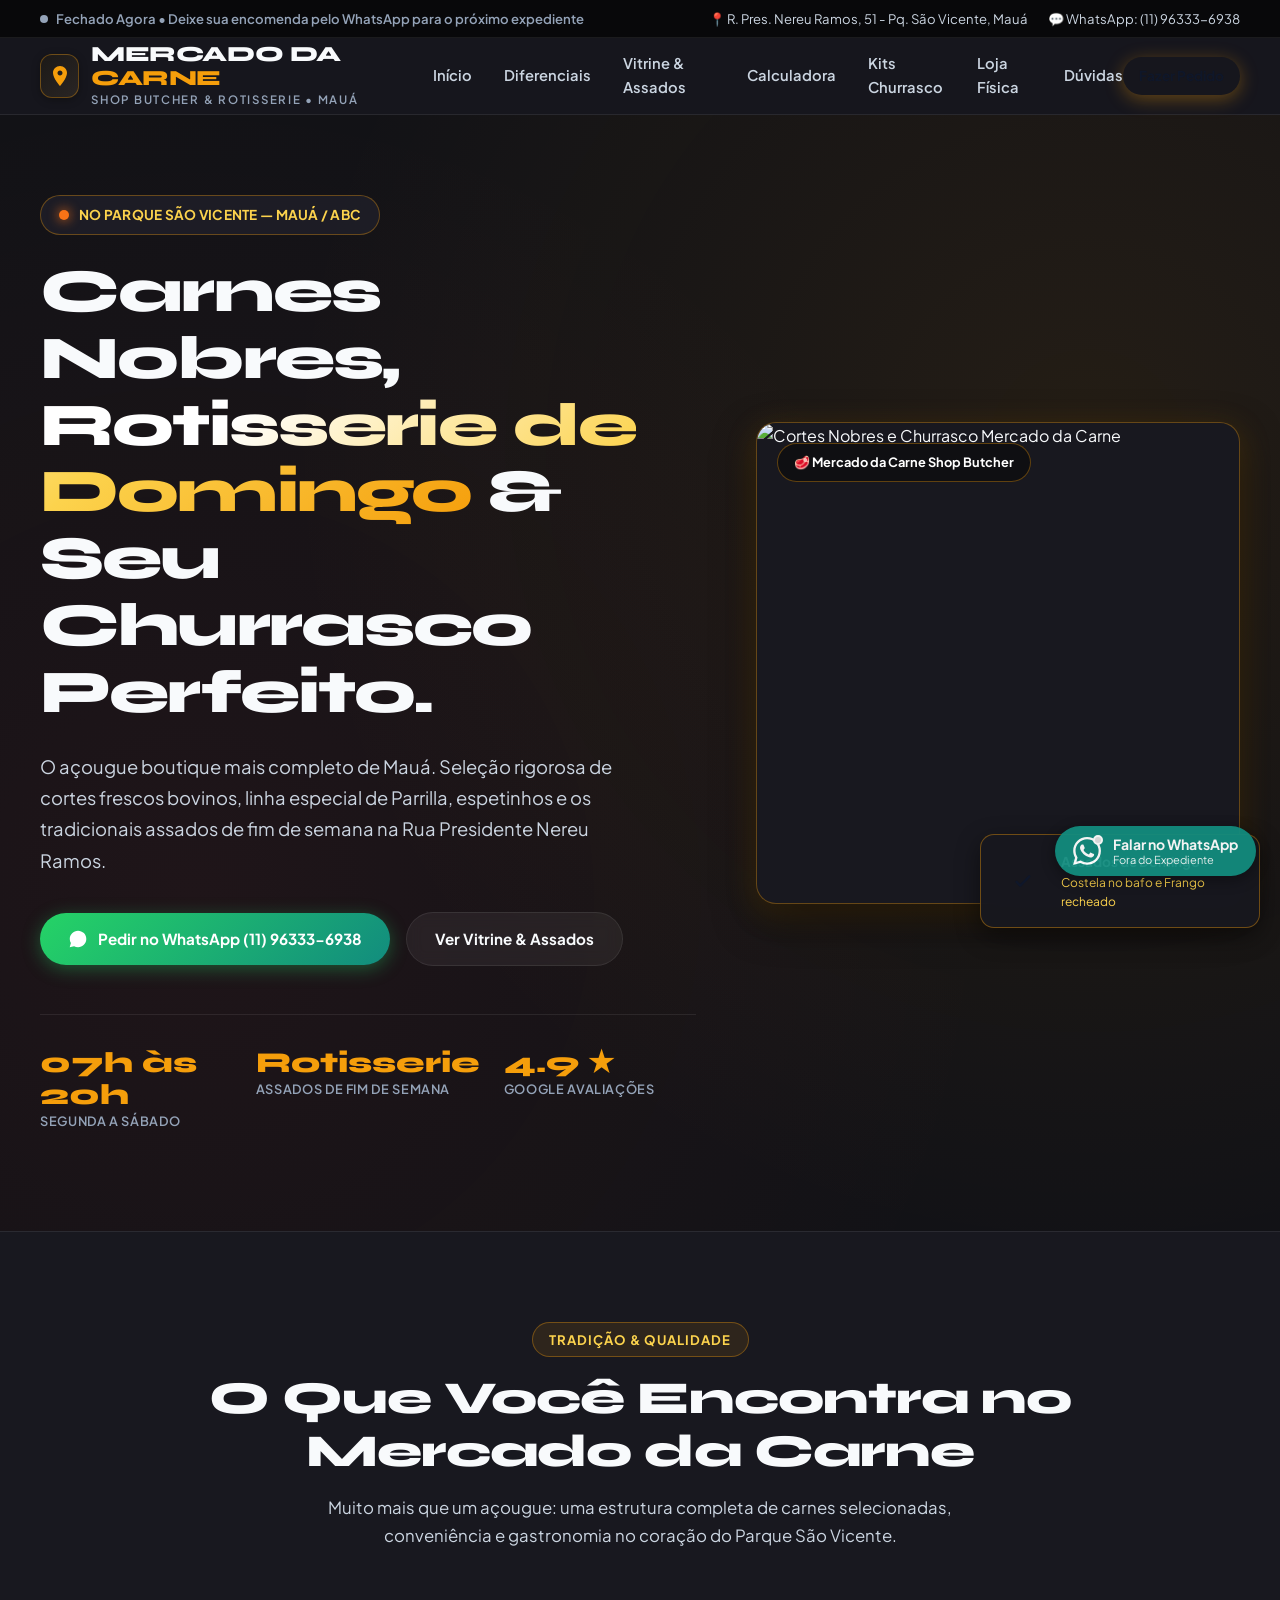
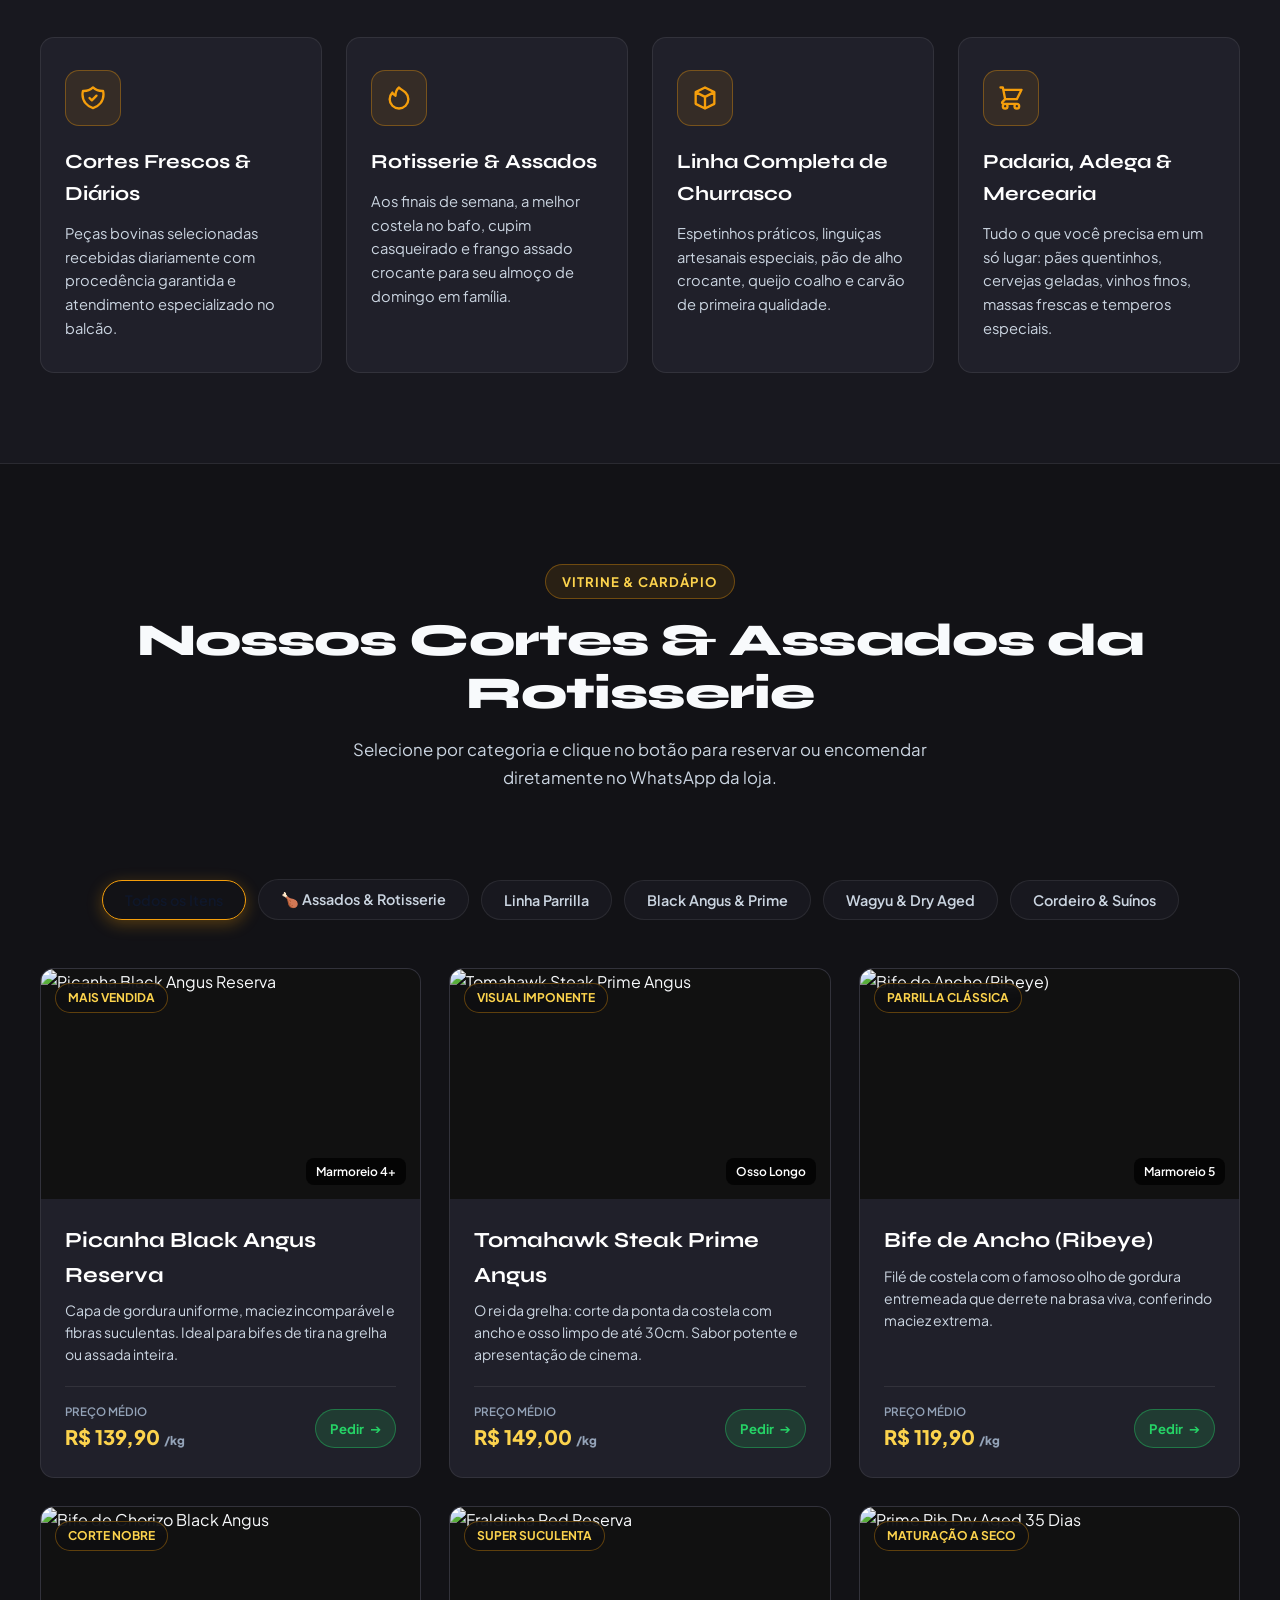
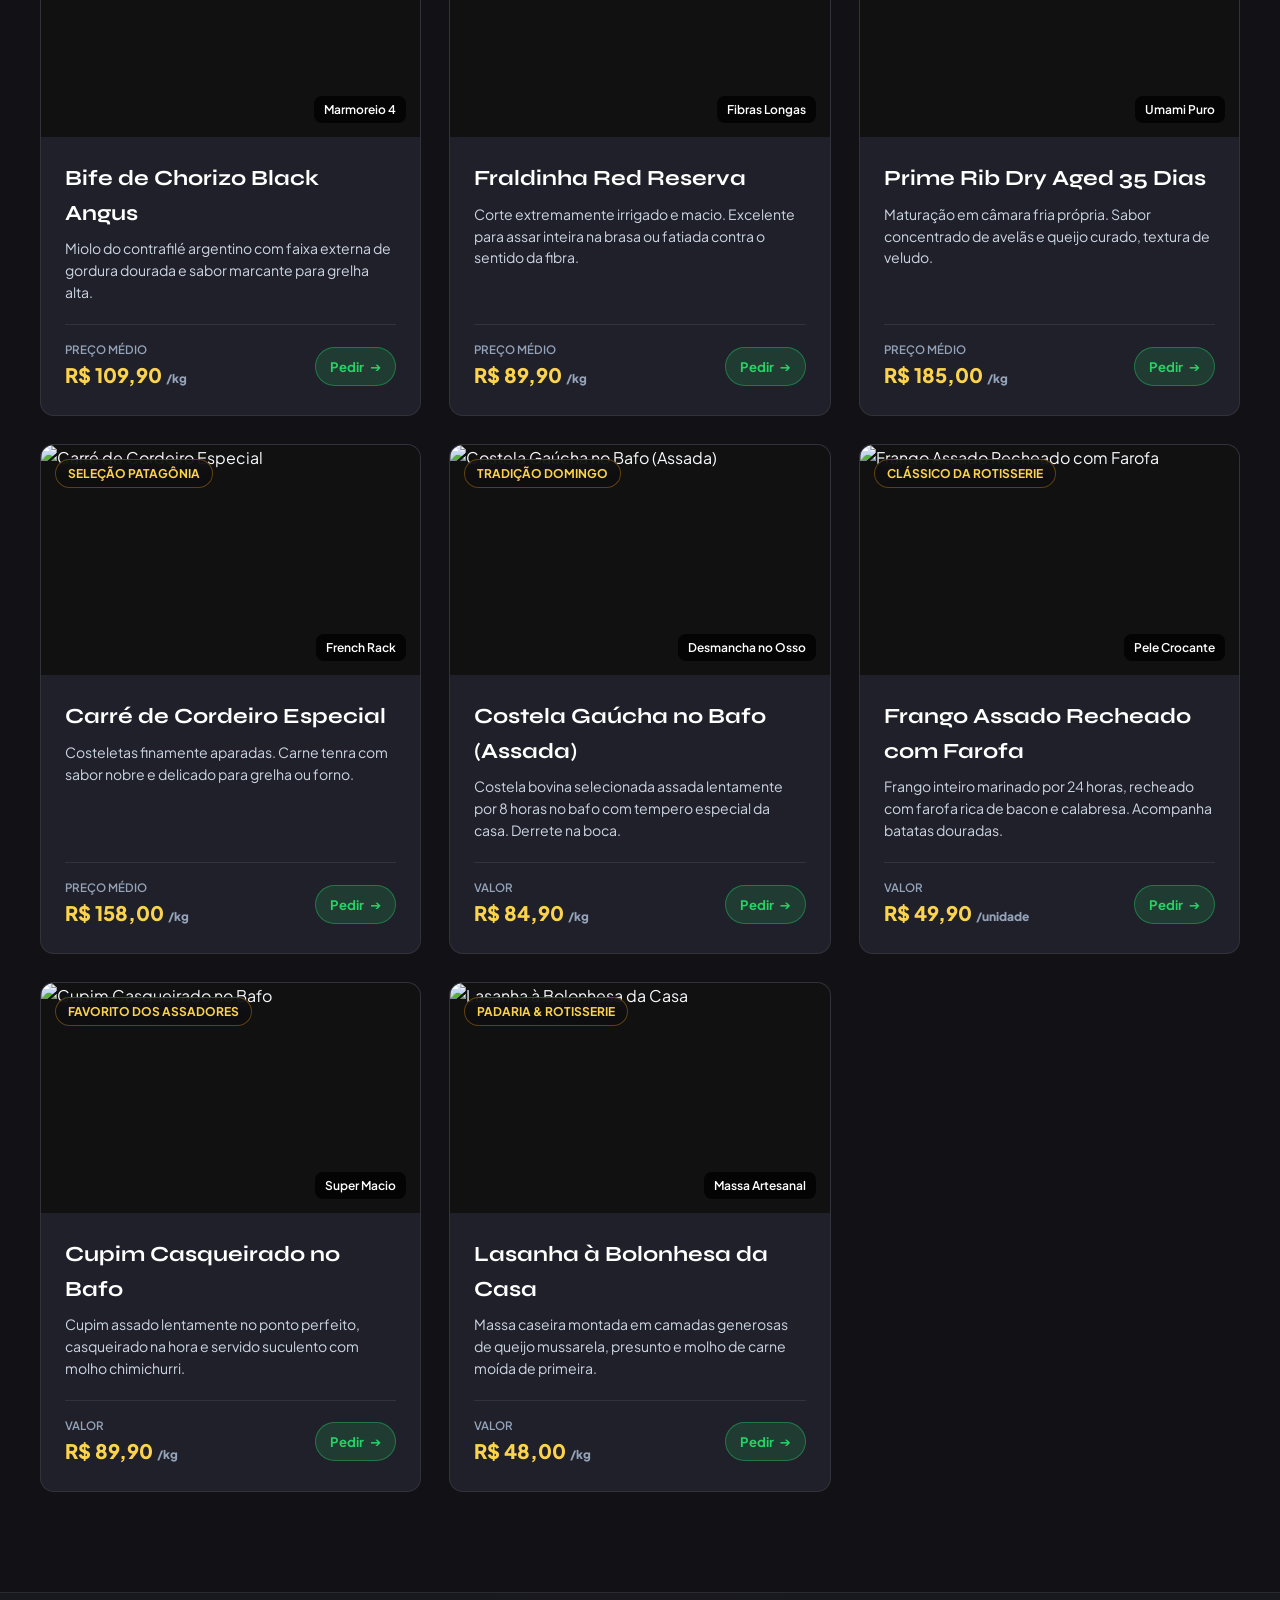
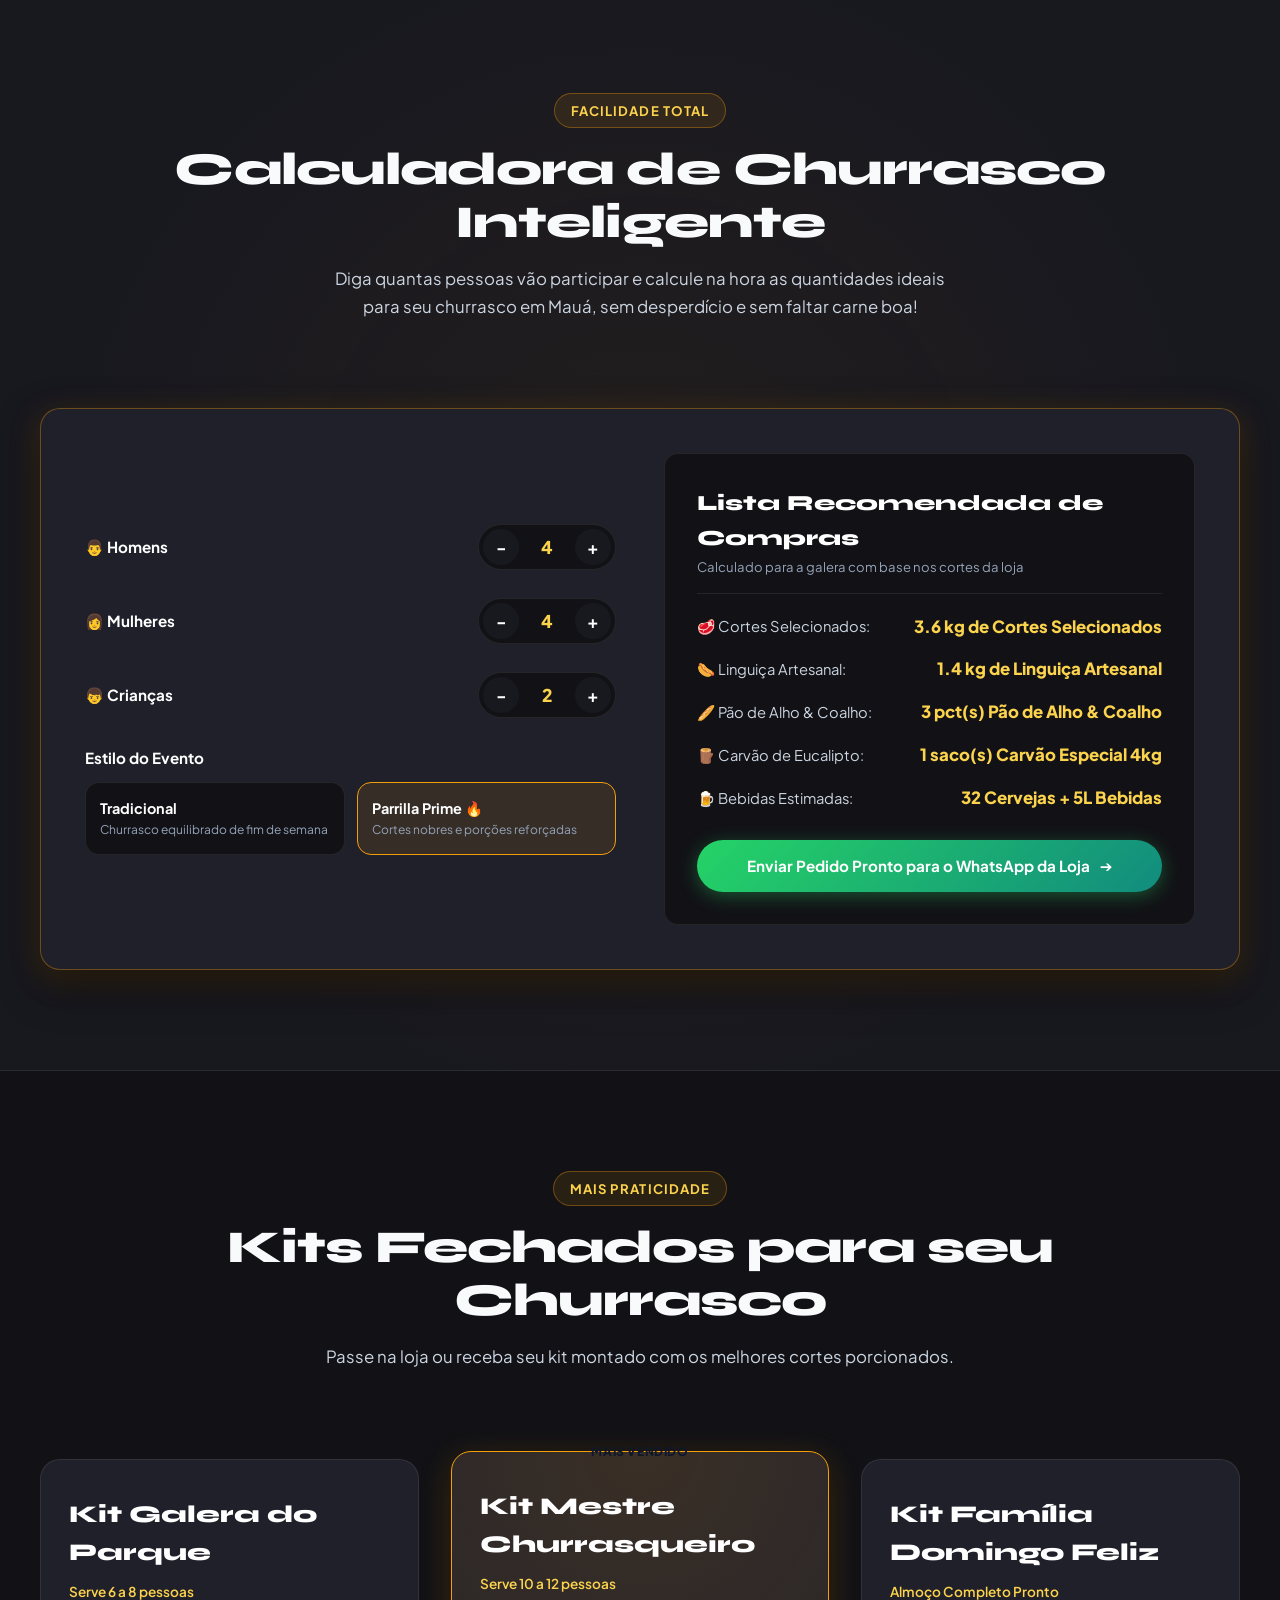
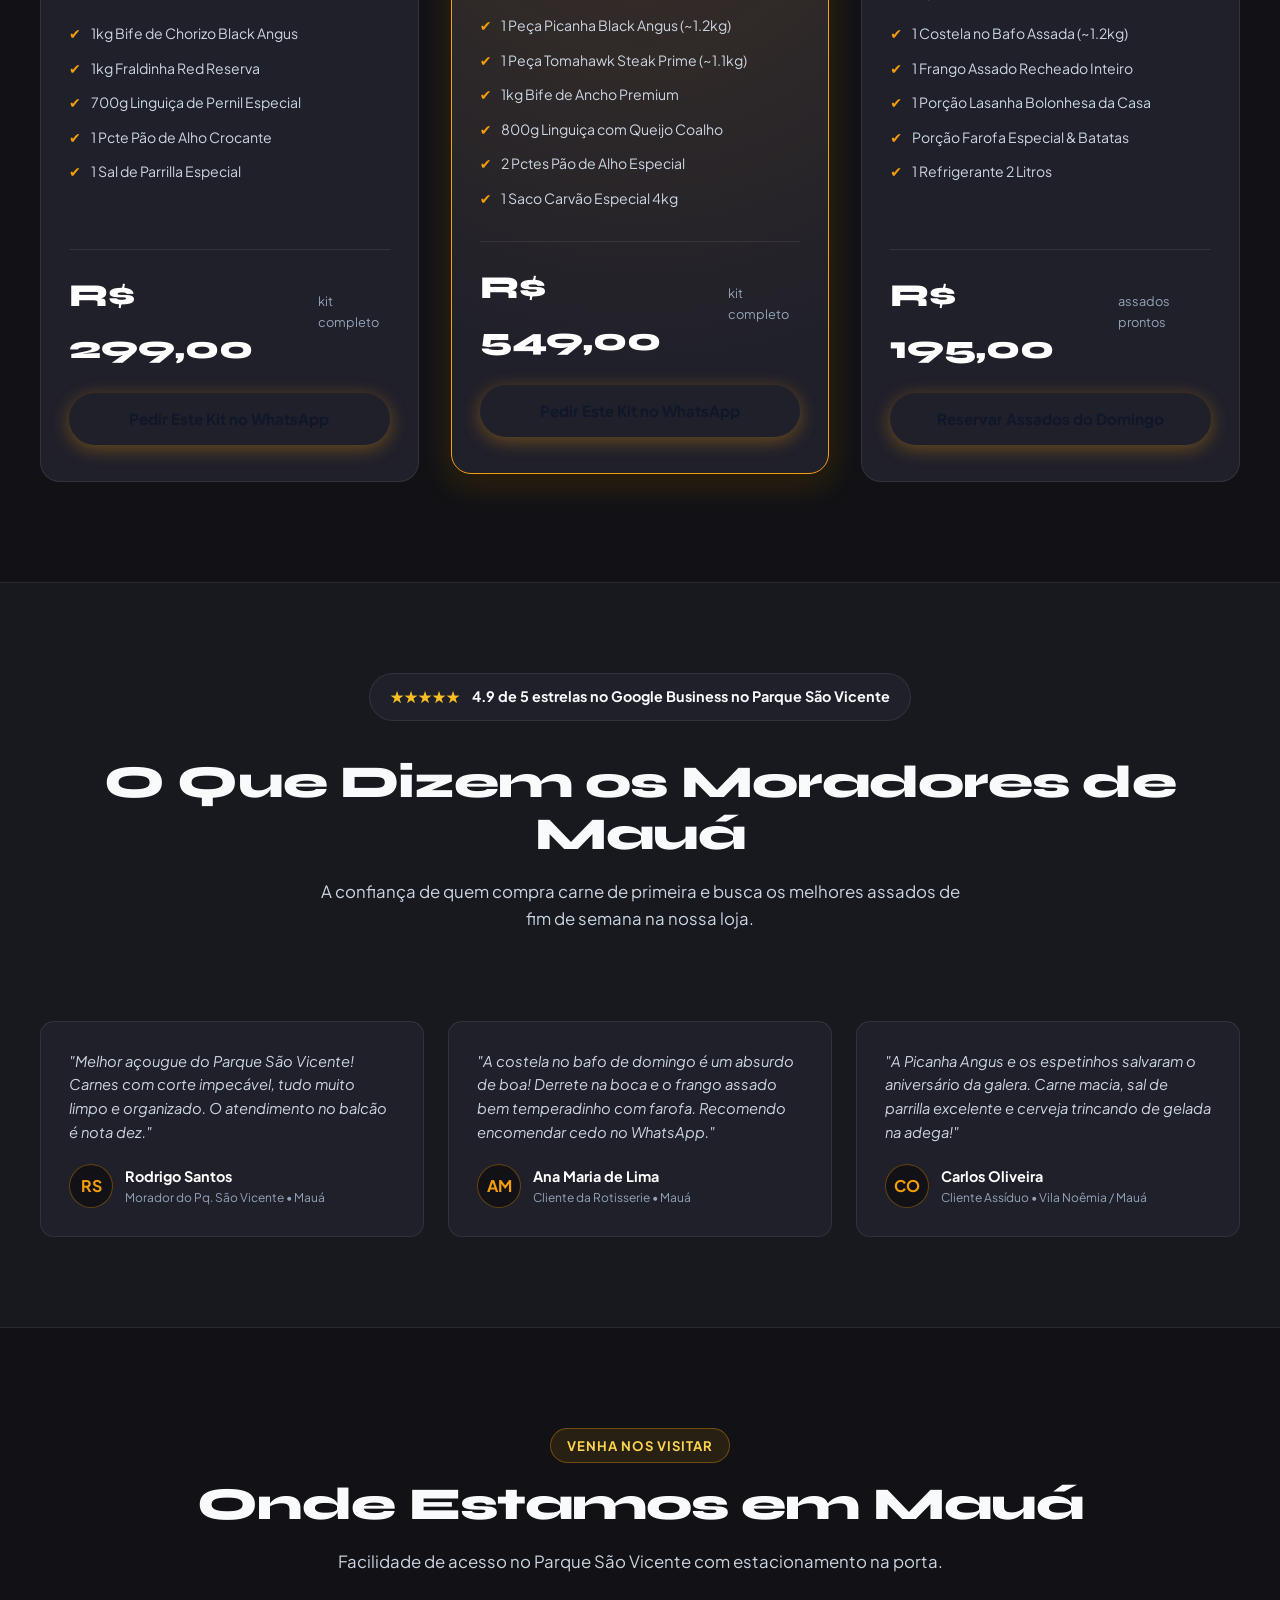
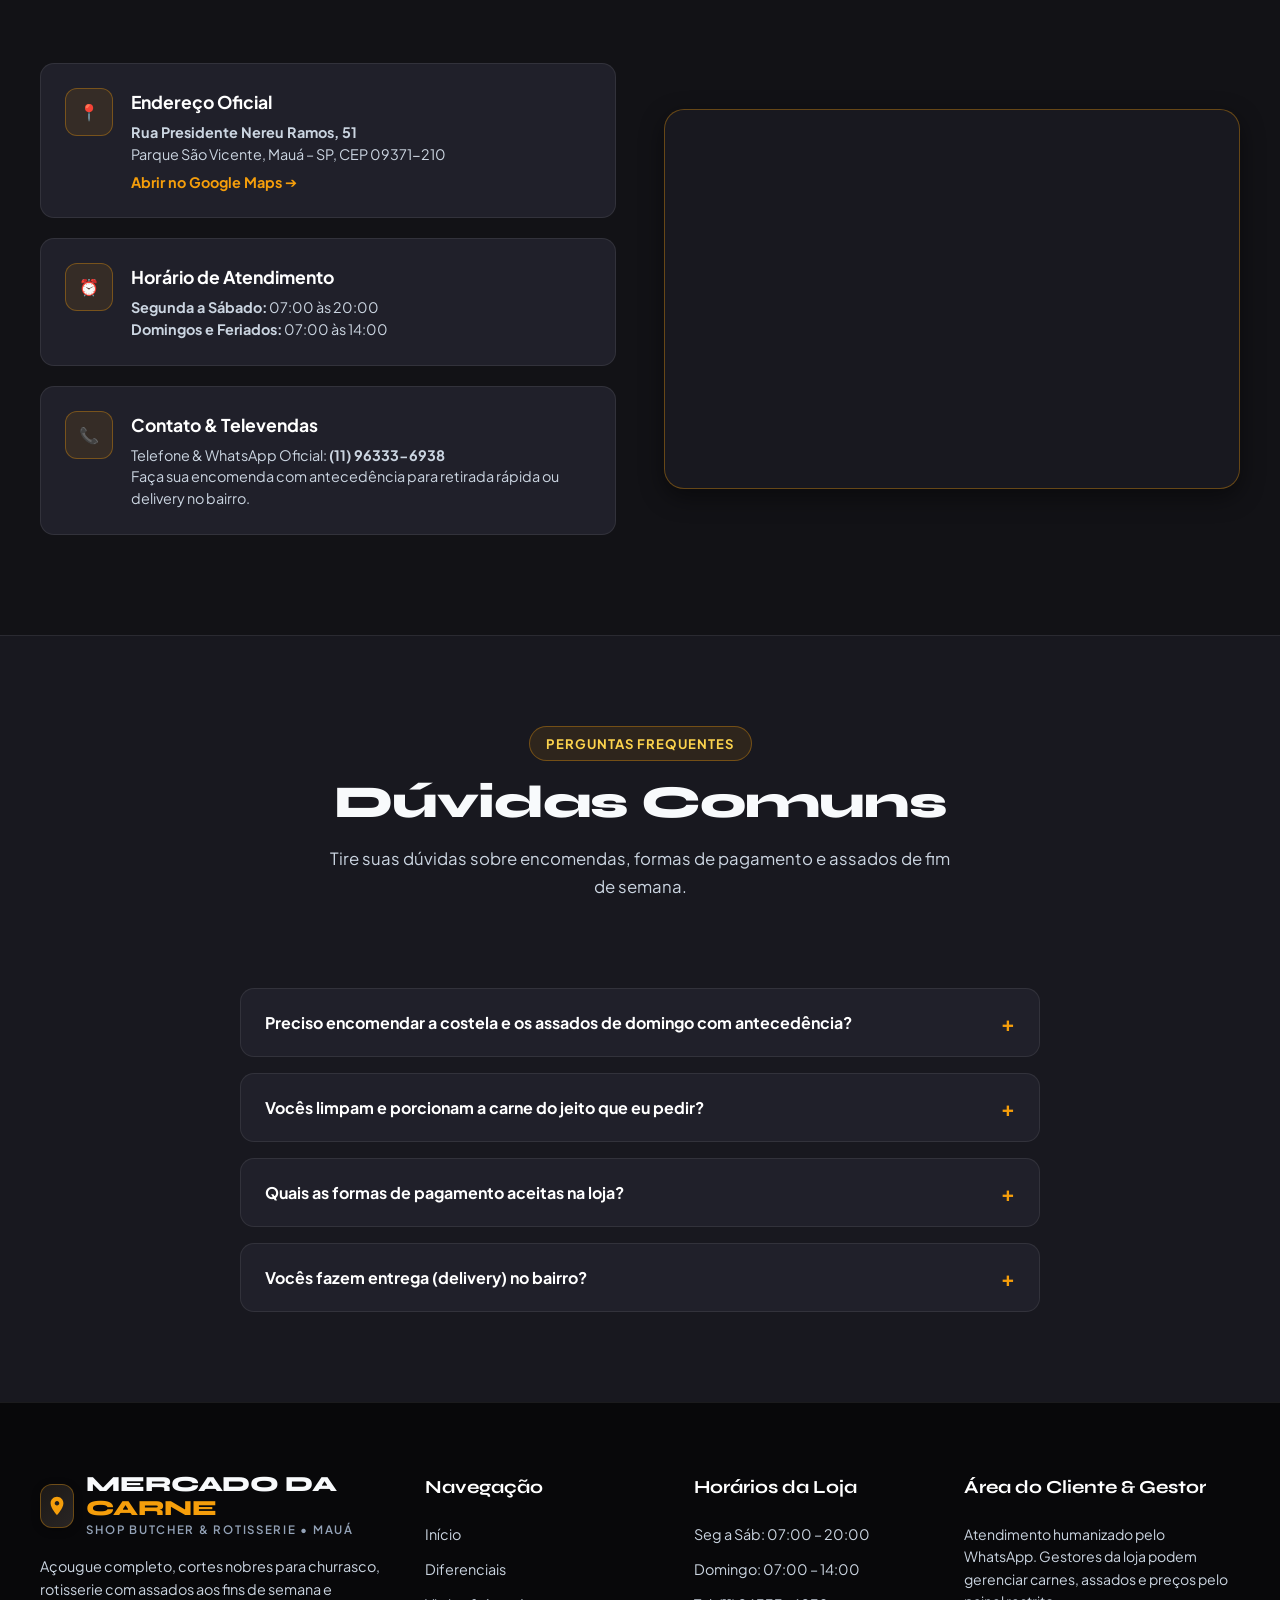
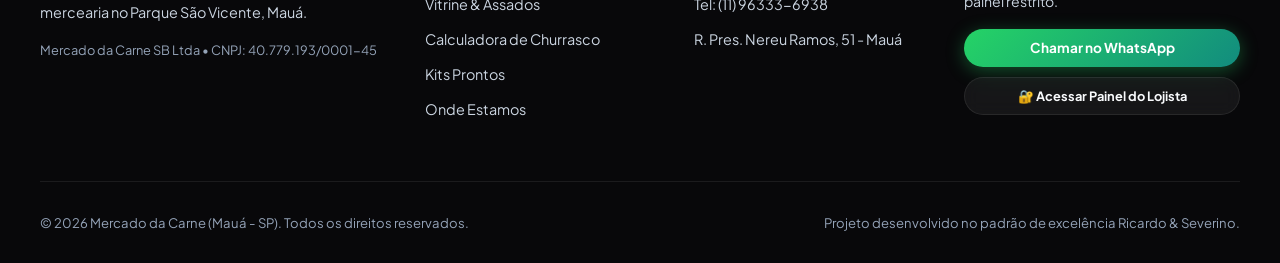
==== commit 7750eead: "feat: integra dados reais do Google Business Maua e adiciona Painel Gestor admin.html para o cliente" ====
--- a/index.html
+++ b/index.html
@@ -3,17 +3,24 @@
 <head>
   <meta charset="UTF-8">
   <meta name="viewport" content="width=device-width, initial-scale=1.0">
-  <title>Mercado da Carne — Boutique de Carnes Nobres, Parrilla & Cortes Especiais</title>
+  <title>Mercado da Carne Mauá — Shop Butcher, Cortes Nobres & Rotisserie de Fim de Semana</title>
   
-  <!-- SEO & Metadados -->
-  <meta name="description" content="Boutique de Carnes Nobres, cortes Black Angus, Wagyu, Dry Aged e kits de churrasco com entrega rápida refrigerada. Qualidade superior e consultoria de mestre churrasqueiro.">
-  <meta name="keywords" content="boutique de carnes, casa de carnes nobres, churrasco gourmet, picanha angus, wagyu, tomahawk, dry aged, entrega de carne, kits para churrasco">
+  <!-- SEO & Metadados Locais (Parque São Vicente, Mauá - SP) -->
+  <meta name="description" content="Mercado da Carne no Parque São Vicente, Mauá - SP. Açougue completo, cortes nobres Black Angus, Wagyu, espetinhos e rotisserie com frango assado e costela no bafo.">
+  <meta name="keywords" content="mercado da carne maua, acougue parque sao vicente, rotisserie maua, carnes nobres maua, frango assado maua, costela no bafo maua, picanha angus abc, shop butcher maua">
   <meta name="robots" content="index, follow">
   
+  <!-- Geotagging Mauá - SP -->
+  <meta name="geo.region" content="BR-SP">
+  <meta name="geo.placename" content="Mauá">
+  <meta name="geo.position" content="-23.6692695;-46.4876335">
+  <meta name="ICBM" content="-23.6692695, -46.4876335">
+
   <!-- Open Graph / Redes Sociais / WhatsApp -->
-  <meta property="og:title" content="Mercado da Carne — Boutique de Carnes Nobres & Parrilla">
-  <meta property="og:description" content="Cortes nobres selecionados, marmoreio superior e kits de churrasco gourmet com entrega expressa refrigerada.">
+  <meta property="og:title" content="Mercado da Carne Mauá — Açougue, Cortes Nobres & Rotisserie">
+  <meta property="og:description" content="Cortes de primeira, espetinhos, kits para churrasco e deliciosos assados de domingo na Rua Presidente Nereu Ramos, 51 - Mauá.">
   <meta property="og:type" content="website">
+  <meta property="og:url" content="https://ricardorickbony-lgtm.github.io/mercado-da-carne/">
   <meta property="og:image" content="https://images.unsplash.com/photo-1544025162-d76694265947?auto=format&fit=crop&w=1200&q=80">
 
   <!-- Tipografia Google Fonts: Syne & Plus Jakarta Sans -->
@@ -33,14 +40,14 @@
     <div class="container topbar-content">
       <div class="topbar-status">
         <span id="topbar-status-dot" class="status-dot-mini"></span>
-        <span id="topbar-status-text">Verificando horário de atendimento...</span>
+        <span id="topbar-status-text">Verificando atendimento...</span>
       </div>
       <div class="topbar-links">
         <span class="topbar-link">
-          📍 Atendimento Balcão & Delivery Express
+          📍 R. Pres. Nereu Ramos, 51 - Pq. São Vicente, Mauá
         </span>
-        <a href="https://wa.me/5511999999999" target="_blank" rel="noopener noreferrer" class="topbar-link">
-          💬 Televendas WhatsApp: (11) 99999-9999
+        <a href="https://wa.me/5511963336938" target="_blank" rel="noopener noreferrer" class="topbar-link">
+          💬 WhatsApp: (11) 96333-6938
         </a>
       </div>
     </div>
@@ -60,7 +67,7 @@
         </div>
         <div class="logo-text-group">
           <span class="logo-title">MERCADO DA <span>CARNE</span></span>
-          <span class="logo-subtitle">Boutique & Parrilla Gourmet</span>
+          <span class="logo-subtitle">Shop Butcher & Rotisserie • Mauá</span>
         </div>
       </a>
 
@@ -68,16 +75,16 @@
       <nav class="nav-menu" aria-label="Navegação Principal">
         <a href="#inicio" class="nav-link">Início</a>
         <a href="#diferenciais" class="nav-link">Diferenciais</a>
-        <a href="#cortes" class="nav-link">Cortes Nobres</a>
+        <a href="#cortes" class="nav-link">Vitrine & Assados</a>
         <a href="#calculadora" class="nav-link">Calculadora</a>
         <a href="#kits" class="nav-link">Kits Churrasco</a>
-        <a href="#localizacao" class="nav-link">Localização</a>
+        <a href="#localizacao" class="nav-link">Loja Física</a>
         <a href="#faq" class="nav-link">Dúvidas</a>
       </nav>
 
       <!-- Ações do Header -->
       <div class="nav-actions">
-        <a href="https://wa.me/5511999999999?text=Ol%C3%A1!%20Gostaria%20de%20fazer%20um%20pedido%20no%20Mercado%20da%20Carne." target="_blank" rel="noopener noreferrer" class="btn btn-primary btn-sm">
+        <a href="https://wa.me/5511963336938?text=Ol%C3%A1!%20Gostaria%20de%20fazer%20um%20pedido%20no%20Mercado%20da%20Carne%20Mau%C3%A1." target="_blank" rel="noopener noreferrer" class="btn btn-primary btn-sm">
           <span>Fazer Pedido</span>
         </a>
         <button class="mobile-toggle" id="mobileToggle" aria-label="Abrir Menu">
@@ -95,23 +102,26 @@
     <div class="drawer-header">
       <div class="logo-text-group">
         <span class="logo-title">MERCADO DA <span>CARNE</span></span>
-        <span class="logo-subtitle">Boutique & Parrilla</span>
+        <span class="logo-subtitle">Shop Butcher & Rotisserie</span>
       </div>
       <button id="drawerClose" style="background:transparent; color:#fff; font-size:1.5rem; cursor:pointer;">✕</button>
     </div>
     <nav class="drawer-nav">
       <a href="#inicio">Início</a>
-      <a href="#diferenciais">Diferenciais de Elite</a>
-      <a href="#cortes">Vitrine de Cortes</a>
+      <a href="#diferenciais">Diferenciais</a>
+      <a href="#cortes">Vitrine & Assados</a>
       <a href="#calculadora">Calculadora de Churrasco</a>
       <a href="#kits">Kits Prontos</a>
       <a href="#depoimentos">Avaliações de Clientes</a>
-      <a href="#localizacao">Onde Estamos & Horários</a>
+      <a href="#localizacao">Como Chegar & Horários</a>
       <a href="#faq">Perguntas Frequentes</a>
     </nav>
     <div style="margin-top:auto; padding-top:24px;">
-      <a href="https://wa.me/5511999999999" target="_blank" rel="noopener noreferrer" class="btn btn-whatsapp-cta" style="width:100%;">
+      <a href="https://wa.me/5511963336938" target="_blank" rel="noopener noreferrer" class="btn btn-whatsapp-cta" style="width:100%;">
         Chamar no WhatsApp
+      </a>
+      <a href="admin.html" style="display:block; text-align:center; font-size:0.75rem; color:var(--text-muted); margin-top:16px;">
+        🔐 Acessar Painel do Gestor
       </a>
     </div>
   </aside>
@@ -125,41 +135,41 @@
         <div class="hero-text-content">
           <div class="hero-badge-live">
             <span class="pulsing-fire"></span>
-            <span class="hero-badge-text">SELEÇÃO BLACK ANGUS & MATURAÇÃO DRY AGED</span>
+            <span class="hero-badge-text">NO PARQUE SÃO VICENTE — MAUÁ / ABC</span>
           </div>
 
           <h1 class="hero-title">
-            A Experiência Definitiva em <span class="gradient-text">Cortes Nobres</span> & Parrilla.
+            Carnes Nobres, <span class="gradient-text">Rotisserie de Domingo</span> & Seu Churrasco Perfeito.
           </h1>
 
           <p class="hero-description">
-            Cortes selecionados com marmoreio superior, porcionamento artesanal a vácuo e atendimento de especialista. Do fogo de chão à grelha de alta gastronomia, seu churrasco começa aqui.
+            O açougue boutique mais completo de Mauá. Seleção rigorosa de cortes frescos bovinos, linha especial de Parrilla, espetinhos e os tradicionais assados de fim de semana na Rua Presidente Nereu Ramos.
           </p>
 
           <div class="hero-cta-group">
-            <a href="https://wa.me/5511999999999?text=Ol%C3%A1!%20Vim%20pelo%20site%20e%20gostaria%20de%20fazer%20um%20pedido%20de%20cortes%20nobres." target="_blank" rel="noopener noreferrer" class="btn btn-whatsapp-cta">
+            <a href="https://wa.me/5511963336938?text=Ol%C3%A1!%20Vim%20pelo%20site%20e%20gostaria%20de%20fazer%20um%20pedido%20de%20carnes%20ou%20assados." target="_blank" rel="noopener noreferrer" class="btn btn-whatsapp-cta">
               <svg width="20" height="20" fill="currentColor" viewBox="0 0 24 24">
                 <path d="M12.04 2C6.58 2 2.13 6.45 2.13 11.91C2.13 13.66 2.59 15.36 3.45 16.86L2.05 22L7.3 20.62C8.75 21.41 10.38 21.83 12.04 21.83C17.5 21.83 21.95 17.38 21.95 11.92C21.95 9.27 20.92 6.78 19.05 4.91C17.18 3.03 14.69 2 12.04 2z"/>
               </svg>
-              <span>Pedir pelo WhatsApp</span>
+              <span>Pedir no WhatsApp (11) 96333-6938</span>
             </a>
             <a href="#cortes" class="btn btn-secondary">
-              <span>Ver Vitrine de Cortes</span>
+              <span>Ver Vitrine & Assados</span>
             </a>
           </div>
 
           <div class="hero-stats-row">
             <div class="hero-stat-item">
-              <span class="stat-number">100%</span>
-              <span class="stat-label">Origem Certificada</span>
+              <span class="stat-number">07h às 20h</span>
+              <span class="stat-label">Segunda a Sábado</span>
             </div>
             <div class="hero-stat-item">
-              <span class="stat-number">60 min</span>
-              <span class="stat-label">Delivery Refrigerado</span>
+              <span class="stat-number">Rotisserie</span>
+              <span class="stat-label">Assados de Fim de Semana</span>
             </div>
             <div class="hero-stat-item">
               <span class="stat-number">4.9 ★</span>
-              <span class="stat-label">Avaliação Google</span>
+              <span class="stat-label">Google Avaliações</span>
             </div>
           </div>
         </div>
@@ -167,9 +177,9 @@
         <!-- Card Visual da Hero -->
         <div class="hero-image-wrapper">
           <div class="hero-main-card">
-            <img src="https://images.unsplash.com/photo-1544025162-d76694265947?auto=format&fit=crop&w=800&q=80" alt="Cortes Nobres e Parrilla" class="hero-img">
+            <img src="https://images.unsplash.com/photo-1544025162-d76694265947?auto=format&fit=crop&w=800&q=80" alt="Cortes Nobres e Churrasco Mercado da Carne" class="hero-img">
             <div class="hero-overlay-tag">
-              <span>🥩 Linha Signature Black Angus</span>
+              <span>🥩 Mercado da Carne Shop Butcher</span>
             </div>
           </div>
 
@@ -180,8 +190,8 @@
               </svg>
             </div>
             <div>
-              <div class="floating-title">Entrega Expressa no Gelo</div>
-              <div class="floating-subtitle">Temperatura controlada até sua casa</div>
+              <div class="floating-title">Assados de Domingo</div>
+              <div class="floating-subtitle">Costela no bafo e Frango recheado</div>
             </div>
           </div>
         </div>
@@ -195,9 +205,9 @@
   <section class="differentials" id="diferenciais">
     <div class="container">
       <div class="section-header">
-        <span class="section-tag">Padrão Inegociável</span>
-        <h2 class="section-title">Por que o Mercado da Carne é Diferente</h2>
-        <p class="section-desc">Não vendemos apenas carnes; entregamos a experiência e a precisão técnica que todo assador apaixonado exige.</p>
+        <span class="section-tag">Tradição & Qualidade</span>
+        <h2 class="section-title">O Que Você Encontra no Mercado da Carne</h2>
+        <p class="section-desc">Muito mais que um açougue: uma estrutura completa de carnes selecionadas, conveniência e gastronomia no coração do Parque São Vicente.</p>
       </div>
 
       <div class="diff-grid">
@@ -207,8 +217,18 @@
               <path stroke-linecap="round" stroke-linejoin="round" d="M9 12l2 2 4-4m5.618-4.016A11.955 11.955 0 0112 2.944a11.955 11.955 0 01-8.618 3.04A12.02 12.02 0 003 9c0 5.591 3.824 10.29 9 11.622 5.176-1.332 9-6.03 9-11.622 0-1.042-.133-2.052-.382-3.016z"/>
             </svg>
           </div>
-          <h3>Origem 100% Rastreada</h3>
-          <p>Trabalhamos com os melhores frigoríficos artesanais de gado Angus, Wagyu e raças britânicas de pastejo controlado.</p>
+          <h3>Cortes Frescos & Diários</h3>
+          <p>Peças bovinas selecionadas recebidas diariamente com procedência garantida e atendimento especializado no balcão.</p>
+        </div>
+
+        <div class="diff-card">
+          <div class="diff-icon-box">
+            <svg width="28" height="28" fill="none" stroke="currentColor" stroke-width="2" viewBox="0 0 24 24">
+              <path stroke-linecap="round" stroke-linejoin="round" d="M17.657 18.657A8 8 0 016.343 7.343S7 9 9 10c0-2 .5-5 2.986-7C14 5 16.09 5.777 17.656 7.343A7.975 7.975 0 0120 13a7.975 7.975 0 01-2.343 5.657z"/>
+            </svg>
+          </div>
+          <h3>Rotisserie & Assados</h3>
+          <p>Aos finais de semana, a melhor costela no bafo, cupim casqueirado e frango assado crocante para seu almoço de domingo em família.</p>
         </div>
 
         <div class="diff-card">
@@ -217,186 +237,47 @@
               <path stroke-linecap="round" stroke-linejoin="round" d="M20 7l-8-4-8 4m16 0l-8 4m8-4v10l-8 4m0-10L4 7m8 4v10M4 7v10l8 4"/>
             </svg>
           </div>
-          <h3>Porcionamento Cryovac</h3>
-          <p>Peças limpas, toalete impecável e seladas a vácuo para manter o suco da fibra e garantir maciez prolongada sem aditivos.</p>
+          <h3>Linha Completa de Churrasco</h3>
+          <p>Espetinhos práticos, linguiças artesanais especiais, pão de alho crocante, queijo coalho e carvão de primeira qualidade.</p>
         </div>
 
         <div class="diff-card">
           <div class="diff-icon-box">
             <svg width="28" height="28" fill="none" stroke="currentColor" stroke-width="2" viewBox="0 0 24 24">
-              <path stroke-linecap="round" stroke-linejoin="round" d="M12 8v4l3 3m6-3a9 9 0 11-18 0 9 9 0 0118 0z"/>
+              <path stroke-linecap="round" stroke-linejoin="round" d="M3 3h2l.4 2M7 13h10l4-8H5.4M7 13L5.4 5M7 13l-2.293 2.293c-.63.63-.184 1.707.707 1.707H17m0 0a2 2 0 100 4 2 2 0 000-4zm-8 2a2 2 0 11-4 0 2 2 0 014 0z"/>
             </svg>
           </div>
-          <h3>Câmara Dry Aged Própria</h3>
-          <p>Processo de maturação a seco de 30 a 60 dias sob umidade e frio controlados, concentrando sabores amadeirados e textura aveludada.</p>
-        </div>
-
-        <div class="diff-card">
-          <div class="diff-icon-box">
-            <svg width="28" height="28" fill="none" stroke="currentColor" stroke-width="2" viewBox="0 0 24 24">
-              <path stroke-linecap="round" stroke-linejoin="round" d="M13 10V3L4 14h7v7l9-11h-7z"/>
-            </svg>
-          </div>
-          <h3>Delivery Térmico Express</h3>
-          <p>Seus cortes chegam refrigerados na temperatura ideal em embalagem selada e higiênica pronta para ir à grelha.</p>
+          <h3>Padaria, Adega & Mercearia</h3>
+          <p>Tudo o que você precisa em um só lugar: pães quentinhos, cervejas geladas, vinhos finos, massas frescas e temperos especiais.</p>
         </div>
       </div>
     </div>
   </section>
 
   <!-- =========================================================================
-       5. VITRINE DE CORTES NOBRES (CATÁLOGO INTERATIVO)
+       5. VITRINE DE CORTES & ROTISSERIE (DINÂMICA)
        ========================================================================= -->
   <section class="showcase" id="cortes">
     <div class="container">
       <div class="section-header">
-        <span class="section-tag">Vitrine de Cortes</span>
-        <h2 class="section-title">Nossos Cortes Mais Desejados</h2>
-        <p class="section-desc">Selecione por categoria e clique no corte para pedir diretamente pelo WhatsApp no ponto e peso que você desejar.</p>
-      </div>
-
-      <!-- Abas de Categoria -->
+        <span class="section-tag">Vitrine & Cardápio</span>
+        <h2 class="section-title">Nossos Cortes & Assados da Rotisserie</h2>
+        <p class="section-desc">Selecione por categoria e clique no botão para reservar ou encomendar diretamente no WhatsApp da loja.</p>
+      </div>
+
+      <!-- Abas de Categoria com a nova aba Rotisserie -->
       <div class="category-tabs">
-        <button class="tab-btn active" data-filter="todos">Todos os Cortes</button>
+        <button class="tab-btn active" data-filter="todos">Todos os Itens</button>
+        <button class="tab-btn" data-filter="rotisserie">🍗 Assados & Rotisserie</button>
         <button class="tab-btn" data-filter="parrilla">Linha Parrilla</button>
-        <button class="tab-btn" data-filter="angus">Angus & Prime</button>
+        <button class="tab-btn" data-filter="angus">Black Angus & Prime</button>
         <button class="tab-btn" data-filter="especiais">Wagyu & Dry Aged</button>
         <button class="tab-btn" data-filter="suinos">Cordeiro & Suínos</button>
       </div>
 
-      <!-- Grade de Cortes -->
-      <div class="cuts-grid">
-        <!-- Corte 1: Picanha Black Angus -->
-        <div class="cut-card" data-category="angus">
-          <div class="cut-img-wrapper">
-            <img src="https://images.unsplash.com/photo-1558030006-450675393462?auto=format&fit=crop&w=600&q=80" alt="Picanha Black Angus" class="cut-img">
-            <span class="cut-tag">Mais Vendida</span>
-            <span class="cut-marbling">Marmoreio 4+</span>
-          </div>
-          <div class="cut-content">
-            <h3 class="cut-title">Picanha Black Angus Reserva</h3>
-            <p class="cut-desc">Capa de gordura uniforme, maciez incomparável e fibras suculentas. Ideal para bifes de tira na grelha ou assada inteira.</p>
-            <div class="cut-footer">
-              <div class="cut-price-box">
-                <span class="cut-price-label">Preço Médio</span>
-                <span class="cut-price">R$ 139,90 <small style="font-size:0.75rem; color:var(--text-muted)">/kg</small></span>
-              </div>
-              <a href="https://wa.me/5511999999999?text=Ol%C3%A1!%20Gostaria%20de%20pedir%20a%20Picanha%20Black%20Angus%20Reserva." target="_blank" rel="noopener noreferrer" class="btn-card-order">
-                <span>Pedir</span> ➔
-              </a>
-            </div>
-          </div>
-        </div>
-
-        <!-- Corte 2: Tomahawk Steak -->
-        <div class="cut-card" data-category="parrilla">
-          <div class="cut-img-wrapper">
-            <img src="https://images.unsplash.com/photo-1544025162-d76694265947?auto=format&fit=crop&w=600&q=80" alt="Tomahawk Steak Prime" class="cut-img">
-            <span class="cut-tag">Visual Imponente</span>
-            <span class="cut-marbling">Osso Longo</span>
-          </div>
-          <div class="cut-content">
-            <h3 class="cut-title">Tomahawk Steak Angus</h3>
-            <p class="cut-desc">O rei da grelha: corte da ponta da costela com ancho e osso limpo de até 30cm. Sabor potente e apresentação de cinema.</p>
-            <div class="cut-footer">
-              <div class="cut-price-box">
-                <span class="cut-price-label">Preço Médio</span>
-                <span class="cut-price">R$ 149,00 <small style="font-size:0.75rem; color:var(--text-muted)">/kg</small></span>
-              </div>
-              <a href="https://wa.me/5511999999999?text=Ol%C3%A1!%20Gostaria%20de%20pedir%20o%20Tomahawk%20Steak%20Angus." target="_blank" rel="noopener noreferrer" class="btn-card-order">
-                <span>Pedir</span> ➔
-              </a>
-            </div>
-          </div>
-        </div>
-
-        <!-- Corte 3: Bife Ancho Premium -->
-        <div class="cut-card" data-category="parrilla">
-          <div class="cut-img-wrapper">
-            <img src="https://images.unsplash.com/photo-1588168333986-5078d3ae3976?auto=format&fit=crop&w=600&q=80" alt="Bife Ancho Premium" class="cut-img">
-            <span class="cut-tag">Parrilla Clássica</span>
-            <span class="cut-marbling">Marmoreio 5</span>
-          </div>
-          <div class="cut-content">
-            <h3 class="cut-title">Bife de Ancho (Ribeye)</h3>
-            <p class="cut-desc">Filé de costela com o famoso olho de gordura entremeada que derrete na brasa viva, conferindo maciez extrema.</p>
-            <div class="cut-footer">
-              <div class="cut-price-box">
-                <span class="cut-price-label">Preço Médio</span>
-                <span class="cut-price">R$ 119,90 <small style="font-size:0.75rem; color:var(--text-muted)">/kg</small></span>
-              </div>
-              <a href="https://wa.me/5511999999999?text=Ol%C3%A1!%20Gostaria%20de%20pedir%20o%20Bife%20de%20Ancho." target="_blank" rel="noopener noreferrer" class="btn-card-order">
-                <span>Pedir</span> ➔
-              </a>
-            </div>
-          </div>
-        </div>
-
-        <!-- Corte 4: Picanha Wagyu A5 -->
-        <div class="cut-card" data-category="especiais">
-          <div class="cut-img-wrapper">
-            <img src="https://images.unsplash.com/photo-1529692236671-f1f6cf9683ba?auto=format&fit=crop&w=600&q=80" alt="Wagyu A5 Japonês" class="cut-img">
-            <span class="cut-tag" style="border-color:#F59E0B; color:#FCD34D;">Ultra Luxo</span>
-            <span class="cut-marbling">BMS 8-9</span>
-          </div>
-          <div class="cut-content">
-            <h3 class="cut-title">Cortes Especiais Wagyu</h3>
-            <p class="cut-desc">A mais alta expressão de marmoreio mundial. Gordura rica em ômega com ponto de fusão baixo que desmancha na boca.</p>
-            <div class="cut-footer">
-              <div class="cut-price-box">
-                <span class="cut-price-label">Sob Consulta</span>
-                <span class="cut-price">Linha Gold</span>
-              </div>
-              <a href="https://wa.me/5511999999999?text=Ol%C3%A1!%20Gostaria%20de%20consultar%20disponibilidade%20da%20linha%20Wagyu." target="_blank" rel="noopener noreferrer" class="btn-card-order">
-                <span>Consultar</span> ➔
-              </a>
-            </div>
-          </div>
-        </div>
-
-        <!-- Corte 5: Carré de Cordeiro -->
-        <div class="cut-card" data-category="suinos">
-          <div class="cut-img-wrapper">
-            <img src="https://images.unsplash.com/photo-1603048588665-791ca8aea617?auto=format&fit=crop&w=600&q=80" alt="Carré de Cordeiro" class="cut-img">
-            <span class="cut-tag">Seleção Patagônia</span>
-            <span class="cut-marbling">French Rack</span>
-          </div>
-          <div class="cut-content">
-            <h3 class="cut-title">Carré de Cordeiro Especial</h3>
-            <p class="cut-desc">Costeletas francesas com toalete perfeita. Carne tenra, aroma suave e delicado, ideal com crosta de ervas e alho confit.</p>
-            <div class="cut-footer">
-              <div class="cut-price-box">
-                <span class="cut-price-label">Preço Médio</span>
-                <span class="cut-price">R$ 158,00 <small style="font-size:0.75rem; color:var(--text-muted)">/kg</small></span>
-              </div>
-              <a href="https://wa.me/5511999999999?text=Ol%C3%A1!%20Gostaria%20de%20pedir%20o%20Carr%C3%A9%20de%20Cordeiro." target="_blank" rel="noopener noreferrer" class="btn-card-order">
-                <span>Pedir</span> ➔
-              </a>
-            </div>
-          </div>
-        </div>
-
-        <!-- Corte 6: Prime Rib Dry Aged -->
-        <div class="cut-card" data-category="especiais">
-          <div class="cut-img-wrapper">
-            <img src="https://images.unsplash.com/photo-1504674900247-0877df9cc836?auto=format&fit=crop&w=600&q=80" alt="Prime Rib Dry Aged" class="cut-img">
-            <span class="cut-tag">35 Dias Maturação</span>
-            <span class="cut-marbling">Umami Puro</span>
-          </div>
-          <div class="cut-content">
-            <h3 class="cut-title">Prime Rib Dry Aged 35d</h3>
-            <p class="cut-desc">Maturação a seco artesanal em nossa câmara. Notas de nozes, queijo curado e uma maciez que apenas o tempo produz.</p>
-            <div class="cut-footer">
-              <div class="cut-price-box">
-                <span class="cut-price-label">Preço Médio</span>
-                <span class="cut-price">R$ 185,00 <small style="font-size:0.75rem; color:var(--text-muted)">/kg</small></span>
-              </div>
-              <a href="https://wa.me/5511999999999?text=Ol%C3%A1!%20Gostaria%20de%20pedir%20o%20Prime%20Rib%20Dry%20Aged." target="_blank" rel="noopener noreferrer" class="btn-card-order">
-                <span>Pedir</span> ➔
-              </a>
-            </div>
-          </div>
-        </div>
+      <!-- Grade Dinâmica Renderizada via js/main.js e js/db.js -->
+      <div class="cuts-grid" id="grid-cortes-dinamico">
+        <!-- Renderizado dinamicamente -->
       </div>
     </div>
   </section>
@@ -407,20 +288,17 @@
   <section class="calculator-section" id="calculadora">
     <div class="container">
       <div class="section-header">
-        <span class="section-tag">Planejamento Perfeito</span>
+        <span class="section-tag">Facilidade Total</span>
         <h2 class="section-title">Calculadora de Churrasco Inteligente</h2>
-        <p class="section-desc">Informe a quantidade de convidados e nossa ferramenta calcula as quantidades exatas de carnes nobres, acompanhamentos e carvão para não faltar nada!</p>
+        <p class="section-desc">Diga quantas pessoas vão participar e calcule na hora as quantidades ideais para seu churrasco em Mauá, sem desperdício e sem faltar carne boa!</p>
       </div>
 
       <div class="calc-box">
         <!-- Controles de Entrada -->
         <div class="calc-inputs">
-          <!-- Homens -->
           <div class="input-group">
             <div class="input-header">
-              <span class="input-label">
-                <span>👨 Homens</span>
-              </span>
+              <span class="input-label"><span>👨 Homens</span></span>
               <div class="input-counter">
                 <button class="btn-counter" id="calc-men-minus">-</button>
                 <span class="counter-val" id="calc-men-val">4</span>
@@ -429,12 +307,9 @@
             </div>
           </div>
 
-          <!-- Mulheres -->
           <div class="input-group">
             <div class="input-header">
-              <span class="input-label">
-                <span>👩 Mulheres</span>
-              </span>
+              <span class="input-label"><span>👩 Mulheres</span></span>
               <div class="input-counter">
                 <button class="btn-counter" id="calc-women-minus">-</button>
                 <span class="counter-val" id="calc-women-val">4</span>
@@ -443,12 +318,9 @@
             </div>
           </div>
 
-          <!-- Crianças -->
           <div class="input-group">
             <div class="input-header">
-              <span class="input-label">
-                <span>👦 Crianças</span>
-              </span>
+              <span class="input-label"><span>👦 Crianças</span></span>
               <div class="input-counter">
                 <button class="btn-counter" id="calc-kids-minus">-</button>
                 <span class="counter-val" id="calc-kids-val">2</span>
@@ -457,17 +329,16 @@
             </div>
           </div>
 
-          <!-- Seletor de Estilo -->
           <div class="input-group">
             <span class="input-label">Estilo do Evento</span>
             <div class="churrasco-style-group">
               <div class="style-option" id="style-trad">
                 <span class="style-title">Tradicional</span>
-                <span class="style-desc">Churrasco equilibrado e descontraído</span>
+                <span class="style-desc">Churrasco equilibrado de fim de semana</span>
               </div>
               <div class="style-option active" id="style-prime">
                 <span class="style-title">Parrilla Prime 🔥</span>
-                <span class="style-desc">Cortes nobres e porções generosas</span>
+                <span class="style-desc">Cortes nobres e porções reforçadas</span>
               </div>
             </div>
           </div>
@@ -476,35 +347,35 @@
         <!-- Resultado e Envio para WhatsApp -->
         <div class="calc-results">
           <div class="results-header">
-            <h3>Lista Recomendada</h3>
-            <p>Calculado com precisão por mestres assadores</p>
+            <h3>Lista Recomendada de Compras</h3>
+            <p>Calculado para a galera com base nos cortes da loja</p>
           </div>
 
           <div class="results-list">
             <div class="result-row">
-              <span class="result-name">🥩 Cortes Nobres:</span>
-              <span class="result-qty" id="res-carne">3.6 kg de Cortes Nobres</span>
+              <span class="result-name">🥩 Cortes Selecionados:</span>
+              <span class="result-qty" id="res-carne">3.6 kg</span>
             </div>
             <div class="result-row">
               <span class="result-name">🌭 Linguiça Artesanal:</span>
-              <span class="result-qty" id="res-linguica">1.4 kg de Linguiça</span>
+              <span class="result-qty" id="res-linguica">1.4 kg</span>
             </div>
             <div class="result-row">
               <span class="result-name">🥖 Pão de Alho & Coalho:</span>
-              <span class="result-qty" id="res-acomp">3 pct(s) Pão de Alho & Coalho</span>
+              <span class="result-qty" id="res-acomp">3 pct(s)</span>
             </div>
             <div class="result-row">
               <span class="result-name">🪵 Carvão de Eucalipto:</span>
-              <span class="result-qty" id="res-carvao">1 saco(s) 4kg</span>
+              <span class="result-qty" id="res-carvao">1 saco 4kg</span>
             </div>
             <div class="result-row">
               <span class="result-name">🍺 Bebidas Estimadas:</span>
-              <span class="result-qty" id="res-bebidas">32 latas + 5L refri</span>
+              <span class="result-qty" id="res-bebidas">32 cervejas + 5L refri</span>
             </div>
           </div>
 
           <a href="#" id="btn-order-calc" target="_blank" rel="noopener noreferrer" class="btn btn-whatsapp-cta" style="width:100%;">
-            <span>Enviar Pedido Pronto no WhatsApp</span> ➔
+            <span>Enviar Pedido Pronto para o WhatsApp da Loja</span> ➔
           </a>
         </div>
       </div>
@@ -517,119 +388,68 @@
   <section class="kits-section" id="kits">
     <div class="container">
       <div class="section-header">
-        <span class="section-tag">Praticidade Máxima</span>
-        <h2 class="section-title">Kits Fechados para seu Fim de Semana</h2>
-        <p class="section-desc">Cortes combinados por especialistas para garantir variedade, sabor e economia. Embalados a vácuo individualmente.</p>
+        <span class="section-tag">Mais Praticidade</span>
+        <h2 class="section-title">Kits Fechados para seu Churrasco</h2>
+        <p class="section-desc">Passe na loja ou receba seu kit montado com os melhores cortes porcionados.</p>
       </div>
 
       <div class="kits-grid">
-        <!-- Kit 1: Parrilla Amigos -->
         <div class="kit-card">
-          <h3 class="kit-name">Kit Resenha & Parrilla</h3>
-          <span class="kit-serves">Serve 6 a 8 convidados</span>
+          <h3 class="kit-name">Kit Galera do Parque</h3>
+          <span class="kit-serves">Serve 6 a 8 pessoas</span>
           <div class="kit-items-list">
-            <div class="kit-item">
-              <span class="kit-item-icon">✔</span>
-              <span>1kg Bife de Chorizo Black Angus</span>
-            </div>
-            <div class="kit-item">
-              <span class="kit-item-icon">✔</span>
-              <span>1kg Fraldinha Red Reserva</span>
-            </div>
-            <div class="kit-item">
-              <span class="kit-item-icon">✔</span>
-              <span>600g Linguiça Campeira de Pernil</span>
-            </div>
-            <div class="kit-item">
-              <span class="kit-item-icon">✔</span>
-              <span>1 Pcte Pão de Alho Picante Especial</span>
-            </div>
-            <div class="kit-item">
-              <span class="kit-item-icon">✔</span>
-              <span>1 Sal de Parrilla com Ervas Finas</span>
-            </div>
+            <div class="kit-item"><span class="kit-item-icon">✔</span><span>1kg Bife de Chorizo Black Angus</span></div>
+            <div class="kit-item"><span class="kit-item-icon">✔</span><span>1kg Fraldinha Red Reserva</span></div>
+            <div class="kit-item"><span class="kit-item-icon">✔</span><span>700g Linguiça de Pernil Especial</span></div>
+            <div class="kit-item"><span class="kit-item-icon">✔</span><span>1 Pcte Pão de Alho Crocante</span></div>
+            <div class="kit-item"><span class="kit-item-icon">✔</span><span>1 Sal de Parrilla Especial</span></div>
           </div>
           <div class="kit-price-row">
             <span class="kit-price-val">R$ 299,00</span>
             <span class="kit-price-period">kit completo</span>
           </div>
-          <a href="https://wa.me/5511999999999?text=Ol%C3%A1!%20Gostaria%20de%20encomendar%20o%20Kit%20Resenha%20%26%20Parrilla." target="_blank" rel="noopener noreferrer" class="btn btn-primary" style="width:100%;">
-            Pedir Este Kit
+          <a href="https://wa.me/5511963336938?text=Ol%C3%A1!%20Gostaria%20de%20pedir%20o%20Kit%20Galera%20do%20Parque." target="_blank" rel="noopener noreferrer" class="btn btn-primary" style="width:100%;">
+            Pedir Este Kit no WhatsApp
           </a>
         </div>
 
-        <!-- Kit 2: Prime Signature (Destaque) -->
         <div class="kit-card featured">
-          <span class="kit-badge-featured">Mais Escolhido</span>
+          <span class="kit-badge-featured">Mais Vendido</span>
           <h3 class="kit-name">Kit Mestre Churrasqueiro</h3>
-          <span class="kit-serves">Serve 10 a 12 convidados</span>
+          <span class="kit-serves">Serve 10 a 12 pessoas</span>
           <div class="kit-items-list">
-            <div class="kit-item">
-              <span class="kit-item-icon">✔</span>
-              <span>1 Peça Picanha Black Angus (~1.2kg)</span>
-            </div>
-            <div class="kit-item">
-              <span class="kit-item-icon">✔</span>
-              <span>1 Peça Tomahawk Steak Prime (~1.1kg)</span>
-            </div>
-            <div class="kit-item">
-              <span class="kit-item-icon">✔</span>
-              <span>1kg Bife de Ancho Premium</span>
-            </div>
-            <div class="kit-item">
-              <span class="kit-item-icon">✔</span>
-              <span>800g Linguiça com Queijo Coalho</span>
-            </div>
-            <div class="kit-item">
-              <span class="kit-item-icon">✔</span>
-              <span>2 Pctes Pão de Alho Especial</span>
-            </div>
-            <div class="kit-item">
-              <span class="kit-item-icon">✔</span>
-              <span>1 Saco Carvão de Eucalipto 4kg</span>
-            </div>
+            <div class="kit-item"><span class="kit-item-icon">✔</span><span>1 Peça Picanha Black Angus (~1.2kg)</span></div>
+            <div class="kit-item"><span class="kit-item-icon">✔</span><span>1 Peça Tomahawk Steak Prime (~1.1kg)</span></div>
+            <div class="kit-item"><span class="kit-item-icon">✔</span><span>1kg Bife de Ancho Premium</span></div>
+            <div class="kit-item"><span class="kit-item-icon">✔</span><span>800g Linguiça com Queijo Coalho</span></div>
+            <div class="kit-item"><span class="kit-item-icon">✔</span><span>2 Pctes Pão de Alho Especial</span></div>
+            <div class="kit-item"><span class="kit-item-icon">✔</span><span>1 Saco Carvão Especial 4kg</span></div>
           </div>
           <div class="kit-price-row">
             <span class="kit-price-val">R$ 549,00</span>
             <span class="kit-price-period">kit completo</span>
           </div>
-          <a href="https://wa.me/5511999999999?text=Ol%C3%A1!%20Gostaria%20de%20encomendar%20o%20Kit%20Mestre%20Churrasqueiro." target="_blank" rel="noopener noreferrer" class="btn btn-primary" style="width:100%;">
-            Pedir Este Kit
+          <a href="https://wa.me/5511963336938?text=Ol%C3%A1!%20Gostaria%20de%20pedir%20o%20Kit%20Mestre%20Churrasqueiro." target="_blank" rel="noopener noreferrer" class="btn btn-primary" style="width:100%;">
+            Pedir Este Kit no WhatsApp
           </a>
         </div>
 
-        <!-- Kit 3: Grand Cru Dry Aged & Wagyu -->
         <div class="kit-card">
-          <h3 class="kit-name">Kit Experiência Imperial</h3>
-          <span class="kit-serves">Alta gastronomia em casa</span>
+          <h3 class="kit-name">Kit Família Domingo Feliz</h3>
+          <span class="kit-serves">Almoço Completo Pronto</span>
           <div class="kit-items-list">
-            <div class="kit-item">
-              <span class="kit-item-icon">✔</span>
-              <span>1 Prime Rib Dry Aged 35 dias (~900g)</span>
-            </div>
-            <div class="kit-item">
-              <span class="kit-item-icon">✔</span>
-              <span>2 Steaks de Wagyu BMS 8+ (~600g)</span>
-            </div>
-            <div class="kit-item">
-              <span class="kit-item-icon">✔</span>
-              <span>1 Carré de Cordeiro Francês (~800g)</span>
-            </div>
-            <div class="kit-item">
-              <span class="kit-item-icon">✔</span>
-              <span>1 Sal Rosa Maldon em Flocos</span>
-            </div>
-            <div class="kit-item">
-              <span class="kit-item-icon">✔</span>
-              <span>1 Azeite Trufado Artesanal</span>
-            </div>
+            <div class="kit-item"><span class="kit-item-icon">✔</span><span>1 Costela no Bafo Assada (~1.2kg)</span></div>
+            <div class="kit-item"><span class="kit-item-icon">✔</span><span>1 Frango Assado Recheado Inteiro</span></div>
+            <div class="kit-item"><span class="kit-item-icon">✔</span><span>1 Porção Lasanha Bolonhesa da Casa</span></div>
+            <div class="kit-item"><span class="kit-item-icon">✔</span><span>Porção Farofa Especial & Batatas</span></div>
+            <div class="kit-item"><span class="kit-item-icon">✔</span><span>1 Refrigerante 2 Litros</span></div>
           </div>
           <div class="kit-price-row">
-            <span class="kit-price-val">R$ 680,00</span>
-            <span class="kit-price-period">kit exclusivo</span>
-          </div>
-          <a href="https://wa.me/5511999999999?text=Ol%C3%A1!%20Gostaria%20de%20encomendar%20o%20Kit%20Experi%C3%AAncia%20Imperial." target="_blank" rel="noopener noreferrer" class="btn btn-primary" style="width:100%;">
-            Pedir Este Kit
+            <span class="kit-price-val">R$ 195,00</span>
+            <span class="kit-price-period">assados prontos</span>
+          </div>
+          <a href="https://wa.me/5511963336938?text=Ol%C3%A1!%20Gostaria%20de%20reservar%20o%20Kit%20Fam%C3%ADlia%20Domingo%20Feliz%20(Rotisserie)." target="_blank" rel="noopener noreferrer" class="btn btn-primary" style="width:100%;">
+            Reservar Assados do Domingo
           </a>
         </div>
       </div>
@@ -644,42 +464,42 @@
       <div class="section-header">
         <div class="google-rating-badge">
           <div class="rating-stars">★★★★★</div>
-          <span style="font-size:0.9rem; font-weight:700;">4.9 de 5 estrelas no Google (+340 avaliações)</span>
-        </div>
-        <h2 class="section-title">O Que Dizem Nossos Clientes</h2>
-        <p class="section-desc">A confiança de quem já transformou seu churrasco com nossos cortes selecionados.</p>
+          <span style="font-size:0.9rem; font-weight:700;">4.9 de 5 estrelas no Google Business no Parque São Vicente</span>
+        </div>
+        <h2 class="section-title">O Que Dizem os Moradores de Mauá</h2>
+        <p class="section-desc">A confiança de quem compra carne de primeira e busca os melhores assados de fim de semana na nossa loja.</p>
       </div>
 
       <div class="testimonials-grid">
         <div class="test-card">
-          <p>"A Picanha Black Angus foi a melhor que já assei na vida. Capa de gordura impecável e textura que desmancha na boca. Entrega super rápida e muito bem embalada."</p>
+          <p>"Melhor açougue do Parque São Vicente! Carnes com corte impecável, tudo muito limpo e organizado. O atendimento no balcão é nota dez."</p>
           <div class="test-author-box">
-            <div class="test-avatar">MR</div>
+            <div class="test-avatar">RS</div>
             <div>
-              <div class="test-name">Marcelo Ramos</div>
-              <div class="test-sub">Cliente Frequente • Santo André</div>
+              <div class="test-name">Rodrigo Santos</div>
+              <div class="test-sub">Morador do Pq. São Vicente • Mauá</div>
             </div>
           </div>
         </div>
 
         <div class="test-card">
-          <p>"O Prime Rib Dry Aged é um espetáculo à parte. Quem entende de carne nota a diferença no primeiro corte. O atendimento pelo WhatsApp também é impecável, tiram todas as dúvidas."</p>
+          <p>"A costela no bafo de domingo é um absurdo de boa! Derrete na boca e o frango assado bem temperadinho com farofa. Recomendo encomendar cedo no WhatsApp."</p>
           <div class="test-author-box">
-            <div class="test-avatar">FS</div>
+            <div class="test-avatar">AM</div>
             <div>
-              <div class="test-name">Felipe Silveira</div>
-              <div class="test-sub">Assador Amador • São Bernardo</div>
+              <div class="test-name">Ana Maria de Lima</div>
+              <div class="test-sub">Cliente da Rotisserie • Mauá</div>
             </div>
           </div>
         </div>
 
         <div class="test-card">
-          <p>"Usei a calculadora do site para o aniversário do meu marido e foi na mosca! Pedimos o Kit Mestre Churrasqueiro e todo mundo elogiou. Não sobrou nada!"</p>
+          <p>"A Picanha Angus e os espetinhos salvaram o aniversário da galera. Carne macia, sal de parrilla excelente e cerveja trincando de gelada na adega!"</p>
           <div class="test-author-box">
-            <div class="test-avatar">CP</div>
+            <div class="test-avatar">CO</div>
             <div>
-              <div class="test-name">Camila Prado</div>
-              <div class="test-sub">Festa de Família • São Caetano</div>
+              <div class="test-name">Carlos Oliveira</div>
+              <div class="test-sub">Cliente Assíduo • Vila Noêmia / Mauá</div>
             </div>
           </div>
         </div>
@@ -688,14 +508,14 @@
   </section>
 
   <!-- =========================================================================
-       9. LOCALIZAÇÃO & HORÁRIOS
+       9. LOCALIZAÇÃO EXATA NO PARQUE SÃO VICENTE & HORÁRIOS
        ========================================================================= -->
   <section class="location-section" id="localizacao">
     <div class="container">
       <div class="section-header">
         <span class="section-tag">Venha nos Visitar</span>
-        <h2 class="section-title">Loja Física & Raio de Entrega</h2>
-        <p class="section-desc">Visite nossa boutique com câmara Dry Aged à vista ou receba no conforto de casa.</p>
+        <h2 class="section-title">Onde Estamos em Mauá</h2>
+        <p class="section-desc">Facilidade de acesso no Parque São Vicente com estacionamento na porta.</p>
       </div>
 
       <div class="location-grid">
@@ -703,10 +523,13 @@
           <div class="info-box">
             <div class="info-icon">📍</div>
             <div>
-              <div class="info-title">Endereço & Retirada</div>
+              <div class="info-title">Endereço Oficial</div>
               <div class="info-desc">
-                Av. das Carnes Nobres, 1200 — Bairro Jardim<br>
-                Estacionamento próprio com manobrista cortesia.
+                <strong>Rua Presidente Nereu Ramos, 51</strong><br>
+                Parque São Vicente, Mauá – SP, CEP 09371-210<br>
+                <a href="https://maps.app.goo.gl/dMcyRrwKSxvfiZb78" target="_blank" rel="noopener noreferrer" style="color:var(--accent-gold); font-weight:700; display:inline-block; margin-top:6px;">
+                  Abrir no Google Maps ➔
+                </a>
               </div>
             </div>
           </div>
@@ -714,27 +537,28 @@
           <div class="info-box">
             <div class="info-icon">⏰</div>
             <div>
-              <div class="info-title">Horário de Funcionamento</div>
+              <div class="info-title">Horário de Atendimento</div>
               <div class="info-desc">
-                <strong>Segunda a Sábado:</strong> 08:00 às 20:00<br>
-                <strong>Domingos e Feriados:</strong> 08:00 às 14:00
+                <strong>Segunda a Sábado:</strong> 07:00 às 20:00<br>
+                <strong>Domingos e Feriados:</strong> 07:00 às 14:00
               </div>
             </div>
           </div>
 
           <div class="info-box">
-            <div class="info-icon">🛵</div>
+            <div class="info-icon">📞</div>
             <div>
-              <div class="info-title">Área de Delivery Express</div>
+              <div class="info-title">Contato & Televendas</div>
               <div class="info-desc">
-                Entregas rápidas para todo o ABC e Grande São Paulo. Consulte frete e previsão em tempo real pelo WhatsApp.
+                Telefone & WhatsApp Oficial: <strong>(11) 96333-6938</strong><br>
+                Faça sua encomenda com antecedência para retirada rápida ou delivery no bairro.
               </div>
             </div>
           </div>
         </div>
 
         <div class="map-wrapper">
-          <iframe title="Mapa de Localização" src="https://www.google.com/maps/embed?pb=!1m18!1m12!1m3!1d116983.33610023617!2d-46.59378129598285!3d-23.655979207904254!2m3!1f0!2f0!3f0!3m2!1i1024!2i768!4f13.1!3m3!1m2!1s0x94ce42e039e1f58b%3A0x6bbfda21bf44ef06!2sSanto%20Andr%C3%A9%2C%20SP!5e0!3m2!1spt-BR!2sbr!4v1700000000000!5m2!1spt-BR!2sbr" loading="lazy"></iframe>
+          <iframe title="Mapa Mercado da Carne Mauá" src="https://maps.google.com/maps?q=-23.6692695,-46.4876335&z=17&output=embed" loading="lazy"></iframe>
         </div>
       </div>
     </div>
@@ -746,49 +570,49 @@
   <section class="faq-section" id="faq">
     <div class="container">
       <div class="section-header">
-        <span class="section-tag">Tire suas Dúvidas</span>
-        <h2 class="section-title">Perguntas Frequentes</h2>
-        <p class="section-desc">Tudo o que você precisa saber sobre nossos cortes, embalagens e entrega.</p>
+        <span class="section-tag">Perguntas Frequentes</span>
+        <h2 class="section-title">Dúvidas Comuns</h2>
+        <p class="section-desc">Tire suas dúvidas sobre encomendas, formas de pagamento e assados de fim de semana.</p>
       </div>
 
       <div class="faq-list">
         <div class="faq-item">
           <button class="faq-question">
-            <span>As carnes são entregues frescas ou congeladas?</span>
+            <span>Preciso encomendar a costela e os assados de domingo com antecedência?</span>
             <span class="faq-icon">+</span>
           </button>
           <div class="faq-answer">
-            <p>A grande maioria dos nossos cortes é mantida rigorosamente fresca, resfriada e selada a vácuo Cryovac entre 0°C e 2°C, pronta para ir à grelha sem necessidade de descongelar. Apenas cortes pontuais e importações específicas contam com opção ultracongelada.</p>
+            <p>Recomendamos fortemente encomendar até sábado à noite pelo nosso WhatsApp (11) 96333-6938. Devido à alta procura aos domingos, nossos assados (costela no bafo e frango) costumam esgotar rápido!</p>
           </div>
         </div>
 
         <div class="faq-item">
           <button class="faq-question">
-            <span>Vocês fatiam a carne na espessura que eu desejar?</span>
+            <span>Vocês limpam e porcionam a carne do jeito que eu pedir?</span>
             <span class="faq-icon">+</span>
           </button>
           <div class="faq-answer">
-            <p>Com certeza! Nosso mestre carniceiro porciona os bifes exatamente na espessura de dedos que você solicitar (ex: 2 dedos para grelha alta, 3 dedos para ponto malpassado de parrilla) e sela as porções separadamente a vácuo.</p>
+            <p>Sim! Nossos açougueiros cortam bifes na grossura desejada (para grelha alta, bife fino para o dia a dia, cubos para estrogonofe ou peças inteiras) com toalete cuidadosa.</p>
           </div>
         </div>
 
         <div class="faq-item">
           <button class="faq-question">
-            <span>Como funciona o processo de maturação Dry Aged?</span>
+            <span>Quais as formas de pagamento aceitas na loja?</span>
             <span class="faq-icon">+</span>
           </button>
           <div class="faq-answer">
-            <p>O processo Dry Aged mantém peças inteiras de carne em câmara fria especial com temperatura entre 0°C e 1°C e umidade controlada em ~80% por 30 a 60 dias. Enzimas naturais quebram as fibras, tornando a carne extraordinariamente macia e concentrando notas únicas de umami.</p>
+            <p>Aceitamos Pix, cartões de crédito e débito das principais bandeiras e cartões alimentação/refeição (Alelo, VR, Sodexo, Ticket - consultar bandeiras disponíveis no balcão).</p>
           </div>
         </div>
 
         <div class="faq-item">
           <button class="faq-question">
-            <span>Quais as formas de pagamento aceitas?</span>
+            <span>Vocês fazem entrega (delivery) no bairro?</span>
             <span class="faq-icon">+</span>
           </button>
           <div class="faq-answer">
-            <p>Aceitamos Pix com confirmação instantânea, cartões de crédito e débito das principais bandeiras e cartões de benefícios/alimentação (consultar bandeiras no WhatsApp).</p>
+            <p>Sim! Entregamos no Parque São Vicente e bairros próximos de Mauá. Consulte a taxa de entrega e tempo estimado chamando nossa equipe no WhatsApp.</p>
           </div>
         </div>
       </div>
@@ -810,11 +634,14 @@
             </div>
             <div class="logo-text-group">
               <span class="logo-title">MERCADO DA <span>CARNE</span></span>
-              <span class="logo-subtitle">Boutique & Parrilla Gourmet</span>
+              <span class="logo-subtitle">Shop Butcher & Rotisserie • Mauá</span>
             </div>
           </div>
           <p style="font-size:0.9rem; line-height:1.6; color:var(--text-secondary); margin-bottom:16px;">
-            A boutique definitiva para apreciadores do verdadeiro churrasco. Cortes de raças britânicas, maturação nobre e entrega com frescor inigualável.
+            Açougue completo, cortes nobres para churrasco, rotisserie com assados aos fins de semana e mercearia no Parque São Vicente, Mauá.
+          </p>
+          <p style="font-size:0.8rem; color:var(--text-muted);">
+            Mercado da Carne SB Ltda • CNPJ: 40.779.193/0001-45
           </p>
         </div>
 
@@ -823,39 +650,45 @@
           <div class="footer-links">
             <a href="#inicio" class="footer-link">Início</a>
             <a href="#diferenciais" class="footer-link">Diferenciais</a>
-            <a href="#cortes" class="footer-link">Cortes Nobres</a>
+            <a href="#cortes" class="footer-link">Vitrine & Assados</a>
             <a href="#calculadora" class="footer-link">Calculadora de Churrasco</a>
             <a href="#kits" class="footer-link">Kits Prontos</a>
+            <a href="#localizacao" class="footer-link">Onde Estamos</a>
           </div>
         </div>
 
         <div class="footer-col">
-          <h4>Atendimento</h4>
+          <h4>Horários da Loja</h4>
           <div class="footer-links">
-            <span class="footer-link">Seg a Sáb: 08:00 – 20:00</span>
-            <span class="footer-link">Domingo: 08:00 – 14:00</span>
-            <span class="footer-link">Tel: (11) 99999-9999</span>
-            <span class="footer-link">contato@mercadodacarne.com.br</span>
+            <span class="footer-link">Seg a Sáb: 07:00 – 20:00</span>
+            <span class="footer-link">Domingo: 07:00 – 14:00</span>
+            <span class="footer-link">Tel: (11) 96333-6938</span>
+            <span class="footer-link">R. Pres. Nereu Ramos, 51 - Mauá</span>
           </div>
         </div>
 
         <div class="footer-col">
-          <h4>Entrega Rápida</h4>
+          <h4>Área do Cliente & Gestor</h4>
           <p style="font-size:0.88rem; color:var(--text-secondary); line-height:1.6; margin-bottom:16px;">
-            Faça seu pedido diretamente pelo WhatsApp e receba com caixa térmica e controle de temperatura.
+            Atendimento humanizado pelo WhatsApp. Gestores da loja podem gerenciar carnes, assados e preços pelo painel restrito.
           </p>
-          <a href="https://wa.me/5511999999999" target="_blank" rel="noopener noreferrer" class="btn btn-whatsapp-cta btn-sm">
-            Falar com Atendente
-          </a>
+          <div style="display:flex; flex-direction:column; gap:10px;">
+            <a href="https://wa.me/5511963336938" target="_blank" rel="noopener noreferrer" class="btn btn-whatsapp-cta btn-sm">
+              Chamar no WhatsApp
+            </a>
+            <a href="admin.html" class="btn btn-secondary btn-sm" style="font-size:0.8rem;">
+              🔐 Acessar Painel do Lojista
+            </a>
+          </div>
         </div>
       </div>
 
       <div class="footer-bottom">
         <div>
-          &copy; 2026 Mercado da Carne Boutique. Todos os direitos reservados.
+          &copy; 2026 Mercado da Carne (Mauá - SP). Todos os direitos reservados.
         </div>
         <div>
-          Desenvolvido com excelência no padrão oficial Ricardo & Severino.
+          Projeto desenvolvido no padrão de excelência Ricardo & Severino.
         </div>
       </div>
     </div>
@@ -879,7 +712,8 @@
     </a>
   </div>
 
-  <!-- Script Oficial -->
+  <!-- Scripts Oficiais -->
+  <script src="js/db.js"></script>
   <script src="js/main.js"></script>
 </body>
 </html>
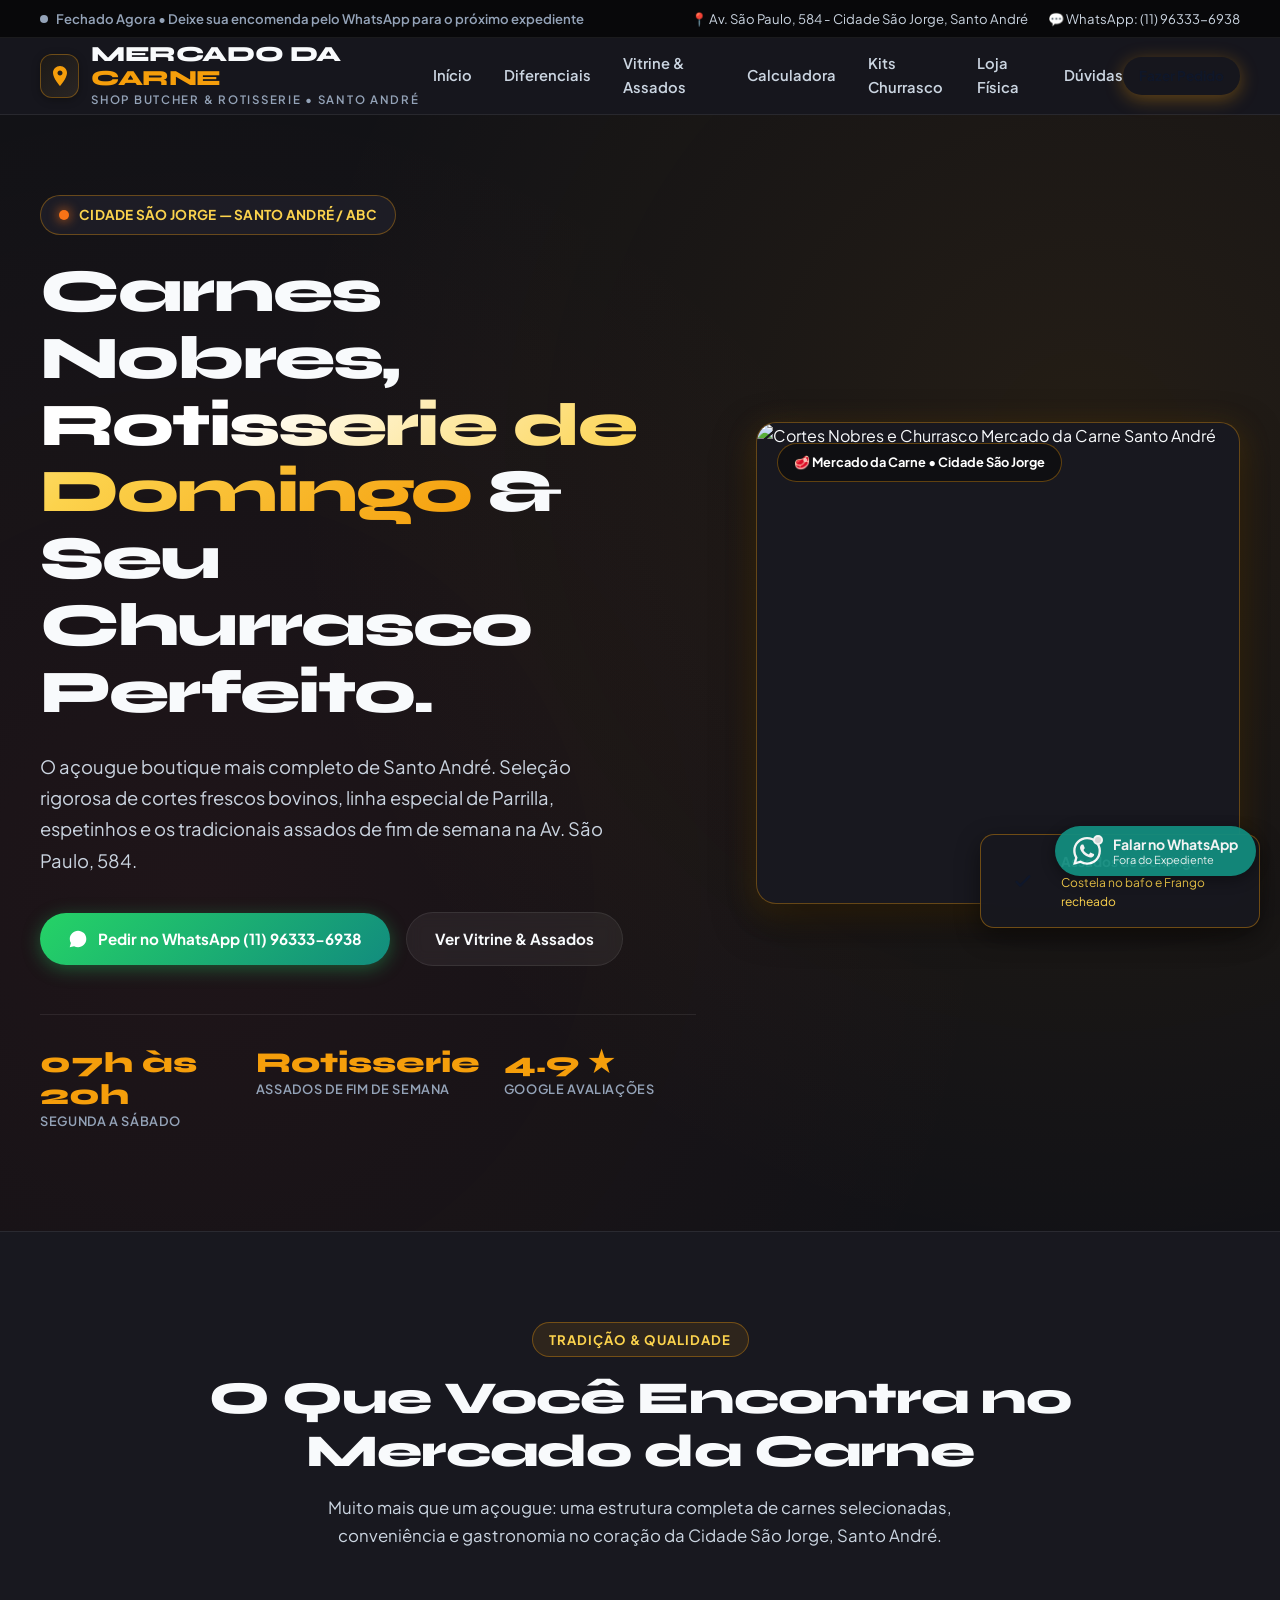
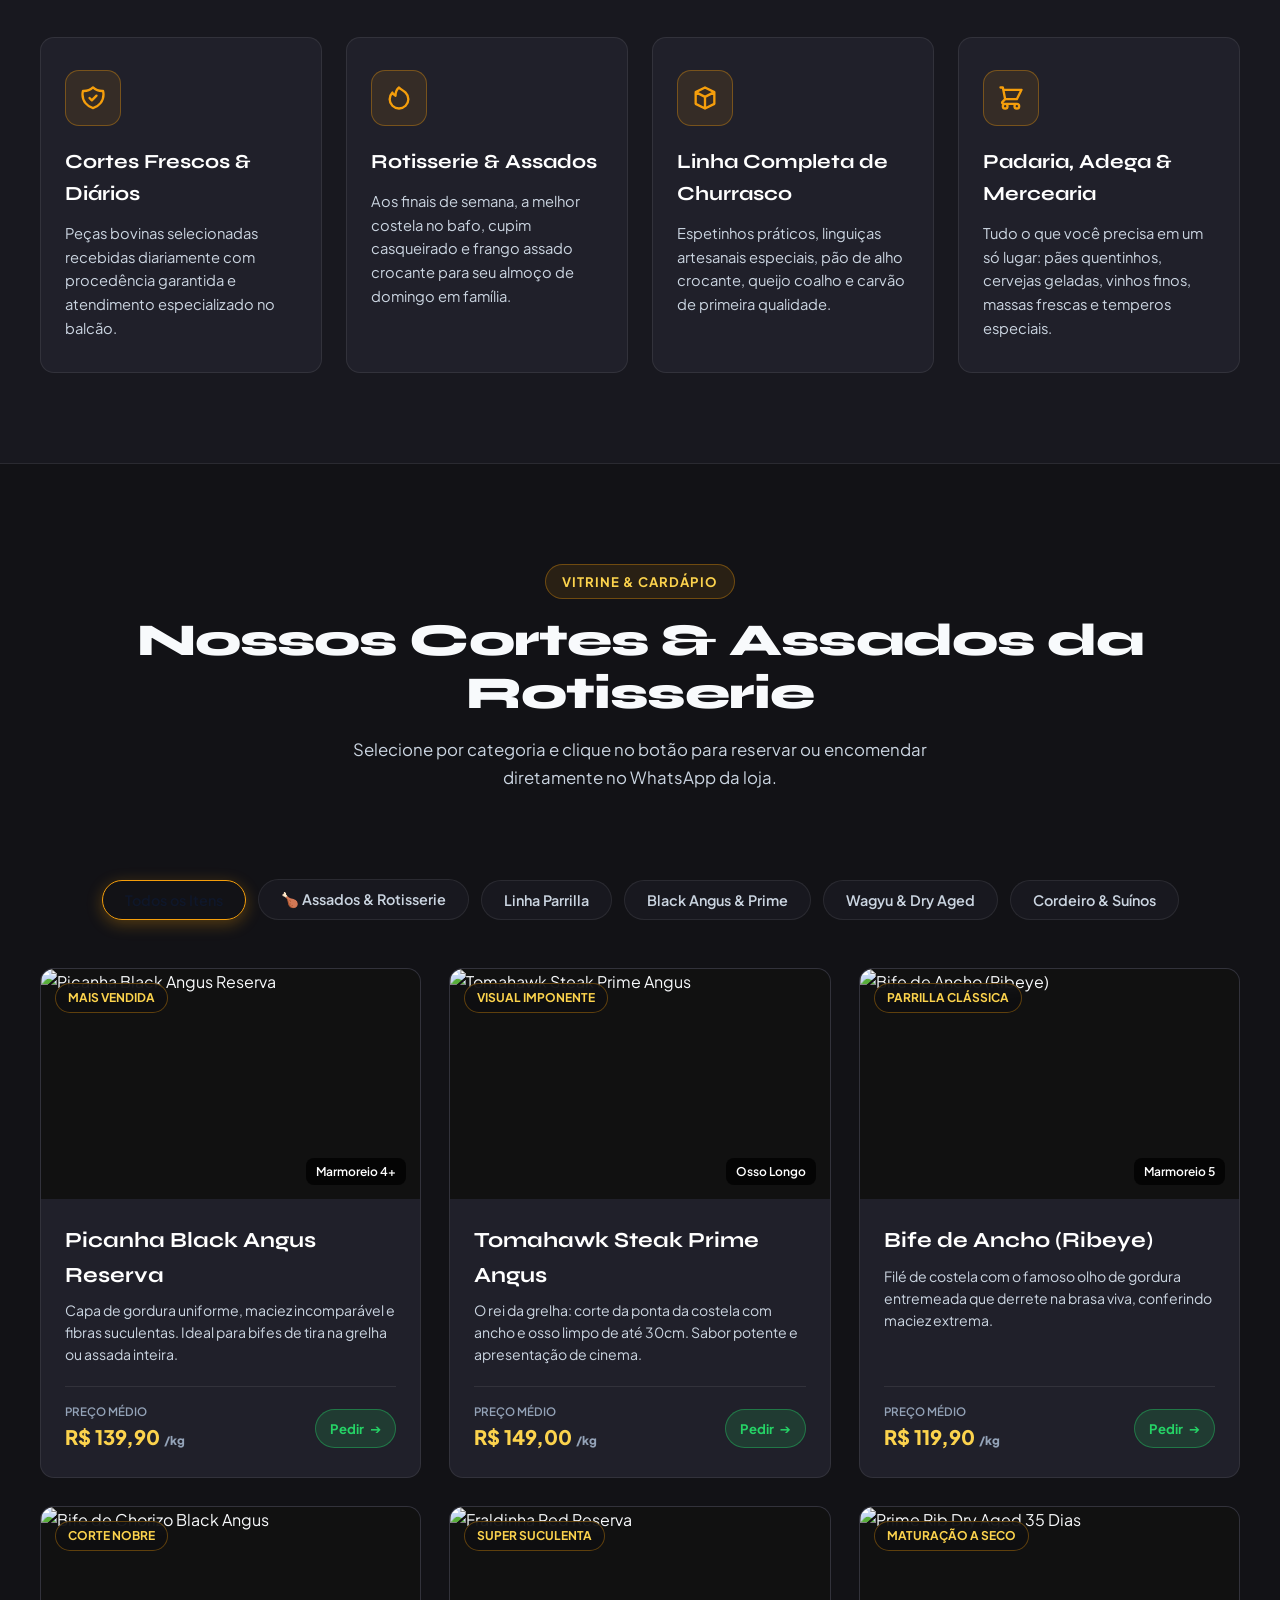
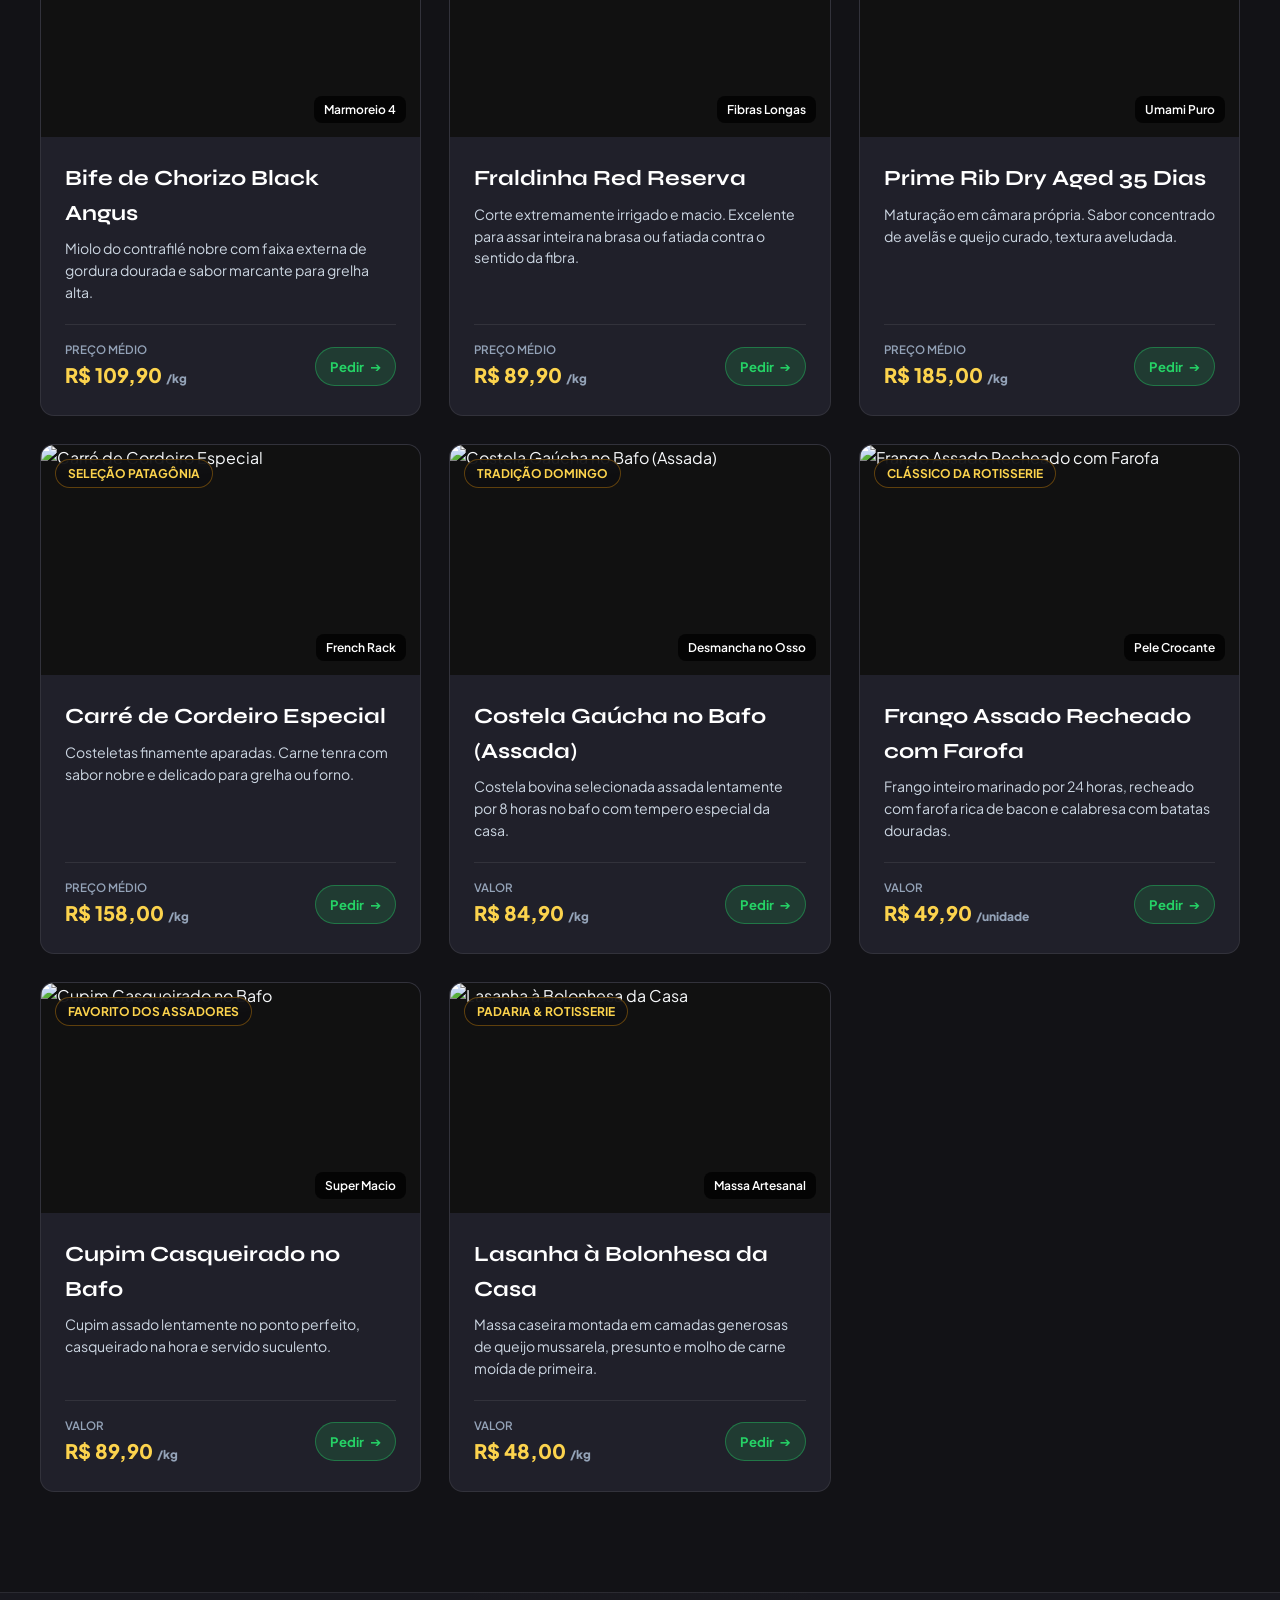
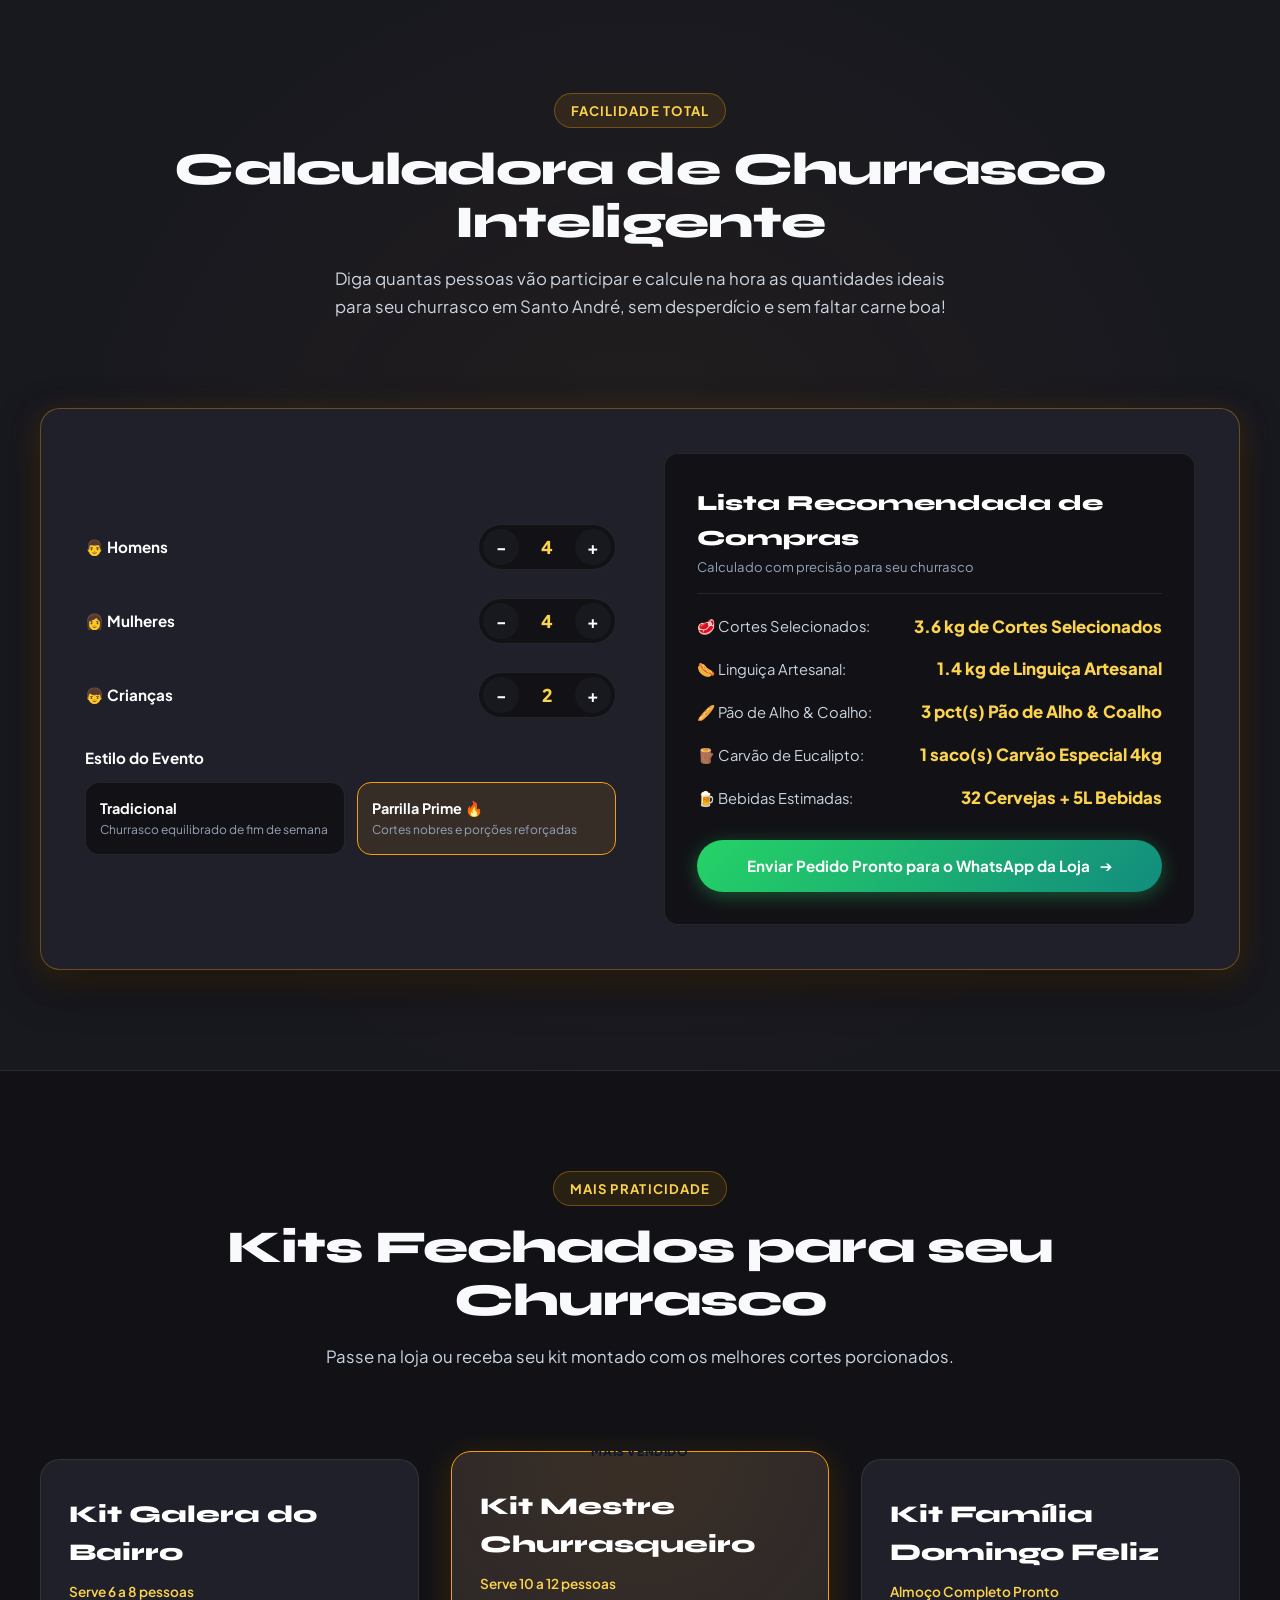
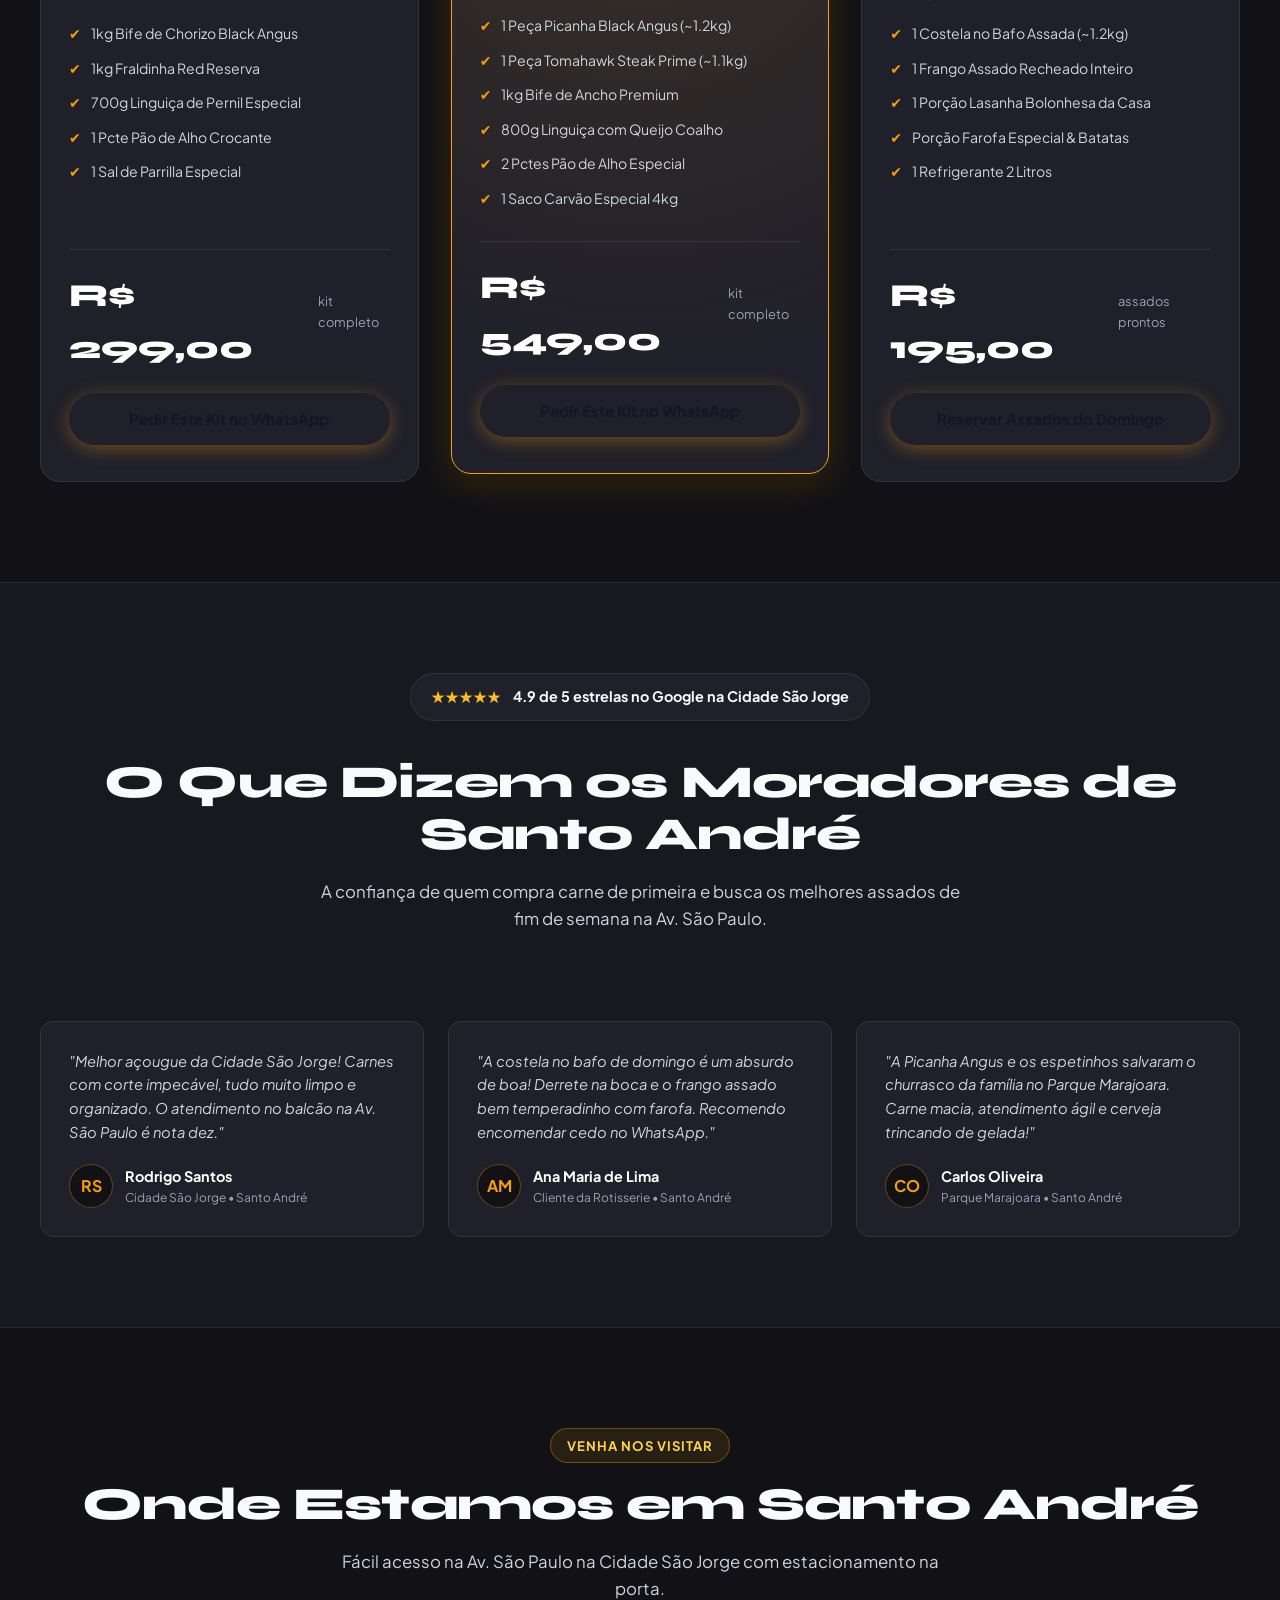
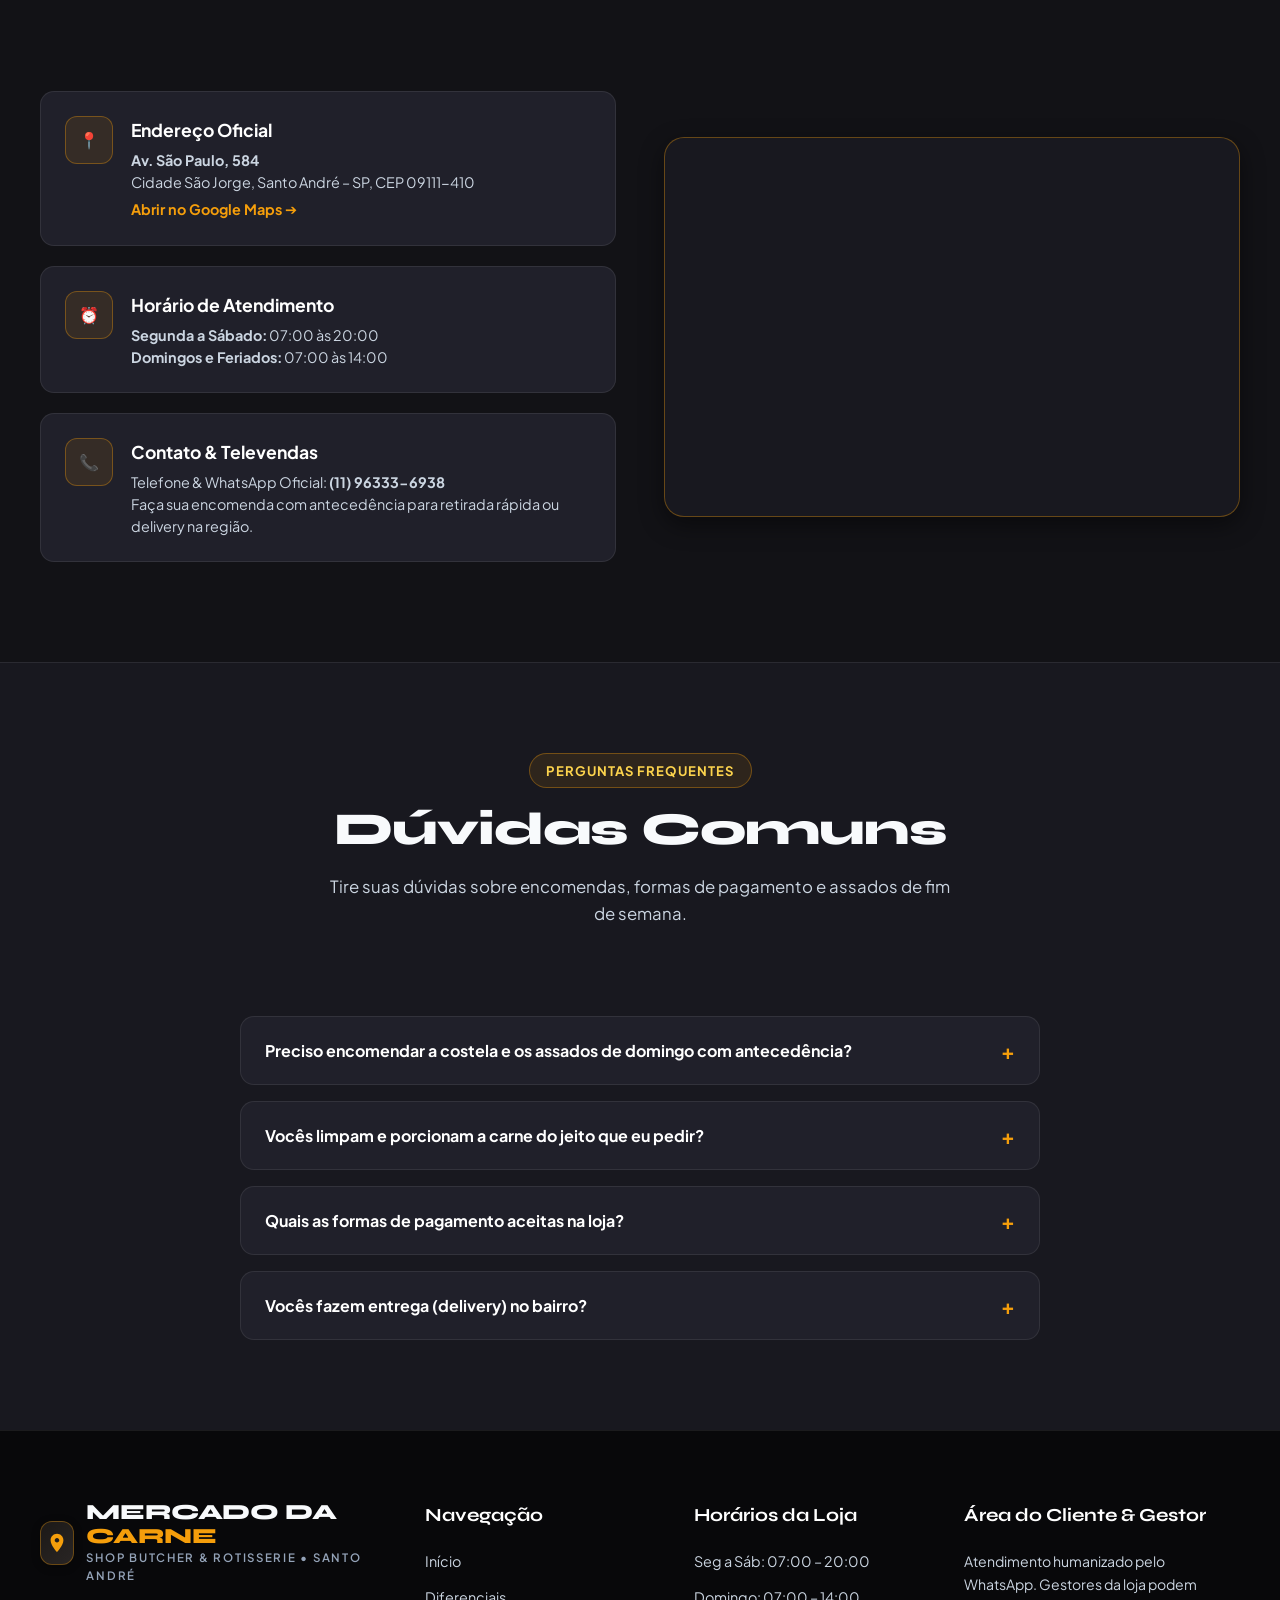
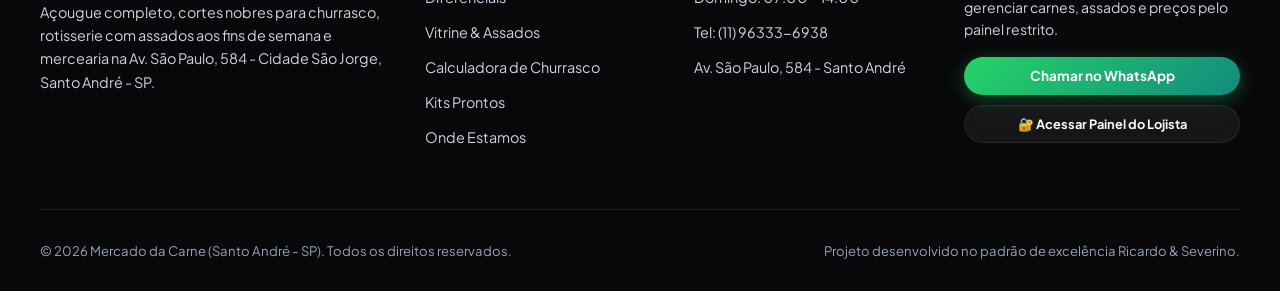
==== commit 03f18fec: "fix: atualiza endereco oficial para Av. Sao Paulo, 584 - Cidade Sao Jorge, Santo Andre - SP" ====
--- a/index.html
+++ b/index.html
@@ -3,22 +3,20 @@
 <head>
   <meta charset="UTF-8">
   <meta name="viewport" content="width=device-width, initial-scale=1.0">
-  <title>Mercado da Carne Mauá — Shop Butcher, Cortes Nobres & Rotisserie de Fim de Semana</title>
+  <title>Mercado da Carne — Shop Butcher, Cortes Nobres & Rotisserie • Santo André (Cidade São Jorge)</title>
   
-  <!-- SEO & Metadados Locais (Parque São Vicente, Mauá - SP) -->
-  <meta name="description" content="Mercado da Carne no Parque São Vicente, Mauá - SP. Açougue completo, cortes nobres Black Angus, Wagyu, espetinhos e rotisserie com frango assado e costela no bafo.">
-  <meta name="keywords" content="mercado da carne maua, acougue parque sao vicente, rotisserie maua, carnes nobres maua, frango assado maua, costela no bafo maua, picanha angus abc, shop butcher maua">
+  <!-- SEO & Metadados Locais (Cidade São Jorge, Santo André - SP) -->
+  <meta name="description" content="Mercado da Carne na Av. São Paulo, 584 - Cidade São Jorge, Santo André - SP. Açougue completo, cortes nobres Black Angus, Wagyu, espetinhos e rotisserie com frango assado e costela no bafo.">
+  <meta name="keywords" content="mercado da carne santo andre, acougue cidade sao jorge, rotisserie santo andre, carnes nobres santo andre, frango assado santo andre, costela no bafo santo andre, av sao paulo santo andre, churrasco abc">
   <meta name="robots" content="index, follow">
   
-  <!-- Geotagging Mauá - SP -->
+  <!-- Geotagging Santo André - SP -->
   <meta name="geo.region" content="BR-SP">
-  <meta name="geo.placename" content="Mauá">
-  <meta name="geo.position" content="-23.6692695;-46.4876335">
-  <meta name="ICBM" content="-23.6692695, -46.4876335">
+  <meta name="geo.placename" content="Santo André">
 
   <!-- Open Graph / Redes Sociais / WhatsApp -->
-  <meta property="og:title" content="Mercado da Carne Mauá — Açougue, Cortes Nobres & Rotisserie">
-  <meta property="og:description" content="Cortes de primeira, espetinhos, kits para churrasco e deliciosos assados de domingo na Rua Presidente Nereu Ramos, 51 - Mauá.">
+  <meta property="og:title" content="Mercado da Carne — Açougue, Cortes Nobres & Rotisserie em Santo André">
+  <meta property="og:description" content="Cortes de primeira, espetinhos, kits para churrasco e deliciosos assados de domingo na Av. São Paulo, 584 - Cidade São Jorge, Santo André.">
   <meta property="og:type" content="website">
   <meta property="og:url" content="https://ricardorickbony-lgtm.github.io/mercado-da-carne/">
   <meta property="og:image" content="https://images.unsplash.com/photo-1544025162-d76694265947?auto=format&fit=crop&w=1200&q=80">
@@ -44,7 +42,7 @@
       </div>
       <div class="topbar-links">
         <span class="topbar-link">
-          📍 R. Pres. Nereu Ramos, 51 - Pq. São Vicente, Mauá
+          📍 Av. São Paulo, 584 - Cidade São Jorge, Santo André
         </span>
         <a href="https://wa.me/5511963336938" target="_blank" rel="noopener noreferrer" class="topbar-link">
           💬 WhatsApp: (11) 96333-6938
@@ -67,7 +65,7 @@
         </div>
         <div class="logo-text-group">
           <span class="logo-title">MERCADO DA <span>CARNE</span></span>
-          <span class="logo-subtitle">Shop Butcher & Rotisserie • Mauá</span>
+          <span class="logo-subtitle">Shop Butcher & Rotisserie • Santo André</span>
         </div>
       </a>
 
@@ -84,7 +82,7 @@
 
       <!-- Ações do Header -->
       <div class="nav-actions">
-        <a href="https://wa.me/5511963336938?text=Ol%C3%A1!%20Gostaria%20de%20fazer%20um%20pedido%20no%20Mercado%20da%20Carne%20Mau%C3%A1." target="_blank" rel="noopener noreferrer" class="btn btn-primary btn-sm">
+        <a href="https://wa.me/5511963336938?text=Ol%C3%A1!%20Gostaria%20de%20fazer%20um%20pedido%20no%20Mercado%20da%20Carne%20em%20Santo%20Andr%C3%A9." target="_blank" rel="noopener noreferrer" class="btn btn-primary btn-sm">
           <span>Fazer Pedido</span>
         </a>
         <button class="mobile-toggle" id="mobileToggle" aria-label="Abrir Menu">
@@ -135,7 +133,7 @@
         <div class="hero-text-content">
           <div class="hero-badge-live">
             <span class="pulsing-fire"></span>
-            <span class="hero-badge-text">NO PARQUE SÃO VICENTE — MAUÁ / ABC</span>
+            <span class="hero-badge-text">CIDADE SÃO JORGE — SANTO ANDRÉ / ABC</span>
           </div>
 
           <h1 class="hero-title">
@@ -143,7 +141,7 @@
           </h1>
 
           <p class="hero-description">
-            O açougue boutique mais completo de Mauá. Seleção rigorosa de cortes frescos bovinos, linha especial de Parrilla, espetinhos e os tradicionais assados de fim de semana na Rua Presidente Nereu Ramos.
+            O açougue boutique mais completo de Santo André. Seleção rigorosa de cortes frescos bovinos, linha especial de Parrilla, espetinhos e os tradicionais assados de fim de semana na Av. São Paulo, 584.
           </p>
 
           <div class="hero-cta-group">
@@ -177,9 +175,9 @@
         <!-- Card Visual da Hero -->
         <div class="hero-image-wrapper">
           <div class="hero-main-card">
-            <img src="https://images.unsplash.com/photo-1544025162-d76694265947?auto=format&fit=crop&w=800&q=80" alt="Cortes Nobres e Churrasco Mercado da Carne" class="hero-img">
+            <img src="https://images.unsplash.com/photo-1544025162-d76694265947?auto=format&fit=crop&w=800&q=80" alt="Cortes Nobres e Churrasco Mercado da Carne Santo André" class="hero-img">
             <div class="hero-overlay-tag">
-              <span>🥩 Mercado da Carne Shop Butcher</span>
+              <span>🥩 Mercado da Carne • Cidade São Jorge</span>
             </div>
           </div>
 
@@ -207,7 +205,7 @@
       <div class="section-header">
         <span class="section-tag">Tradição & Qualidade</span>
         <h2 class="section-title">O Que Você Encontra no Mercado da Carne</h2>
-        <p class="section-desc">Muito mais que um açougue: uma estrutura completa de carnes selecionadas, conveniência e gastronomia no coração do Parque São Vicente.</p>
+        <p class="section-desc">Muito mais que um açougue: uma estrutura completa de carnes selecionadas, conveniência e gastronomia no coração da Cidade São Jorge, Santo André.</p>
       </div>
 
       <div class="diff-grid">
@@ -265,7 +263,7 @@
         <p class="section-desc">Selecione por categoria e clique no botão para reservar ou encomendar diretamente no WhatsApp da loja.</p>
       </div>
 
-      <!-- Abas de Categoria com a nova aba Rotisserie -->
+      <!-- Abas de Categoria -->
       <div class="category-tabs">
         <button class="tab-btn active" data-filter="todos">Todos os Itens</button>
         <button class="tab-btn" data-filter="rotisserie">🍗 Assados & Rotisserie</button>
@@ -290,7 +288,7 @@
       <div class="section-header">
         <span class="section-tag">Facilidade Total</span>
         <h2 class="section-title">Calculadora de Churrasco Inteligente</h2>
-        <p class="section-desc">Diga quantas pessoas vão participar e calcule na hora as quantidades ideais para seu churrasco em Mauá, sem desperdício e sem faltar carne boa!</p>
+        <p class="section-desc">Diga quantas pessoas vão participar e calcule na hora as quantidades ideais para seu churrasco em Santo André, sem desperdício e sem faltar carne boa!</p>
       </div>
 
       <div class="calc-box">
@@ -348,7 +346,7 @@
         <div class="calc-results">
           <div class="results-header">
             <h3>Lista Recomendada de Compras</h3>
-            <p>Calculado para a galera com base nos cortes da loja</p>
+            <p>Calculado com precisão para seu churrasco</p>
           </div>
 
           <div class="results-list">
@@ -395,7 +393,7 @@
 
       <div class="kits-grid">
         <div class="kit-card">
-          <h3 class="kit-name">Kit Galera do Parque</h3>
+          <h3 class="kit-name">Kit Galera do Bairro</h3>
           <span class="kit-serves">Serve 6 a 8 pessoas</span>
           <div class="kit-items-list">
             <div class="kit-item"><span class="kit-item-icon">✔</span><span>1kg Bife de Chorizo Black Angus</span></div>
@@ -408,7 +406,7 @@
             <span class="kit-price-val">R$ 299,00</span>
             <span class="kit-price-period">kit completo</span>
           </div>
-          <a href="https://wa.me/5511963336938?text=Ol%C3%A1!%20Gostaria%20de%20pedir%20o%20Kit%20Galera%20do%20Parque." target="_blank" rel="noopener noreferrer" class="btn btn-primary" style="width:100%;">
+          <a href="https://wa.me/5511963336938?text=Ol%C3%A1!%20Gostaria%20de%20pedir%20o%20Kit%20Galera%20do%20Bairro." target="_blank" rel="noopener noreferrer" class="btn btn-primary" style="width:100%;">
             Pedir Este Kit no WhatsApp
           </a>
         </div>
@@ -464,20 +462,20 @@
       <div class="section-header">
         <div class="google-rating-badge">
           <div class="rating-stars">★★★★★</div>
-          <span style="font-size:0.9rem; font-weight:700;">4.9 de 5 estrelas no Google Business no Parque São Vicente</span>
-        </div>
-        <h2 class="section-title">O Que Dizem os Moradores de Mauá</h2>
-        <p class="section-desc">A confiança de quem compra carne de primeira e busca os melhores assados de fim de semana na nossa loja.</p>
+          <span style="font-size:0.9rem; font-weight:700;">4.9 de 5 estrelas no Google na Cidade São Jorge</span>
+        </div>
+        <h2 class="section-title">O Que Dizem os Moradores de Santo André</h2>
+        <p class="section-desc">A confiança de quem compra carne de primeira e busca os melhores assados de fim de semana na Av. São Paulo.</p>
       </div>
 
       <div class="testimonials-grid">
         <div class="test-card">
-          <p>"Melhor açougue do Parque São Vicente! Carnes com corte impecável, tudo muito limpo e organizado. O atendimento no balcão é nota dez."</p>
+          <p>"Melhor açougue da Cidade São Jorge! Carnes com corte impecável, tudo muito limpo e organizado. O atendimento no balcão na Av. São Paulo é nota dez."</p>
           <div class="test-author-box">
             <div class="test-avatar">RS</div>
             <div>
               <div class="test-name">Rodrigo Santos</div>
-              <div class="test-sub">Morador do Pq. São Vicente • Mauá</div>
+              <div class="test-sub">Cidade São Jorge • Santo André</div>
             </div>
           </div>
         </div>
@@ -488,18 +486,18 @@
             <div class="test-avatar">AM</div>
             <div>
               <div class="test-name">Ana Maria de Lima</div>
-              <div class="test-sub">Cliente da Rotisserie • Mauá</div>
+              <div class="test-sub">Cliente da Rotisserie • Santo André</div>
             </div>
           </div>
         </div>
 
         <div class="test-card">
-          <p>"A Picanha Angus e os espetinhos salvaram o aniversário da galera. Carne macia, sal de parrilla excelente e cerveja trincando de gelada na adega!"</p>
+          <p>"A Picanha Angus e os espetinhos salvaram o churrasco da família no Parque Marajoara. Carne macia, atendimento ágil e cerveja trincando de gelada!"</p>
           <div class="test-author-box">
             <div class="test-avatar">CO</div>
             <div>
               <div class="test-name">Carlos Oliveira</div>
-              <div class="test-sub">Cliente Assíduo • Vila Noêmia / Mauá</div>
+              <div class="test-sub">Parque Marajoara • Santo André</div>
             </div>
           </div>
         </div>
@@ -508,14 +506,14 @@
   </section>
 
   <!-- =========================================================================
-       9. LOCALIZAÇÃO EXATA NO PARQUE SÃO VICENTE & HORÁRIOS
+       9. LOCALIZAÇÃO EXATA NA AV. SÃO PAULO, 584 & HORÁRIOS
        ========================================================================= -->
   <section class="location-section" id="localizacao">
     <div class="container">
       <div class="section-header">
         <span class="section-tag">Venha nos Visitar</span>
-        <h2 class="section-title">Onde Estamos em Mauá</h2>
-        <p class="section-desc">Facilidade de acesso no Parque São Vicente com estacionamento na porta.</p>
+        <h2 class="section-title">Onde Estamos em Santo André</h2>
+        <p class="section-desc">Fácil acesso na Av. São Paulo na Cidade São Jorge com estacionamento na porta.</p>
       </div>
 
       <div class="location-grid">
@@ -525,9 +523,9 @@
             <div>
               <div class="info-title">Endereço Oficial</div>
               <div class="info-desc">
-                <strong>Rua Presidente Nereu Ramos, 51</strong><br>
-                Parque São Vicente, Mauá – SP, CEP 09371-210<br>
-                <a href="https://maps.app.goo.gl/dMcyRrwKSxvfiZb78" target="_blank" rel="noopener noreferrer" style="color:var(--accent-gold); font-weight:700; display:inline-block; margin-top:6px;">
+                <strong>Av. São Paulo, 584</strong><br>
+                Cidade São Jorge, Santo André – SP, CEP 09111-410<br>
+                <a href="https://maps.google.com/?q=Av.+S%C3%A3o+Paulo,+584+-+Cidade+S%C3%A3o+Jorge,+Santo+Andr%C3%A9+-+SP,+09111-410" target="_blank" rel="noopener noreferrer" style="color:var(--accent-gold); font-weight:700; display:inline-block; margin-top:6px;">
                   Abrir no Google Maps ➔
                 </a>
               </div>
@@ -551,14 +549,14 @@
               <div class="info-title">Contato & Televendas</div>
               <div class="info-desc">
                 Telefone & WhatsApp Oficial: <strong>(11) 96333-6938</strong><br>
-                Faça sua encomenda com antecedência para retirada rápida ou delivery no bairro.
+                Faça sua encomenda com antecedência para retirada rápida ou delivery na região.
               </div>
             </div>
           </div>
         </div>
 
         <div class="map-wrapper">
-          <iframe title="Mapa Mercado da Carne Mauá" src="https://maps.google.com/maps?q=-23.6692695,-46.4876335&z=17&output=embed" loading="lazy"></iframe>
+          <iframe title="Mapa Mercado da Carne Santo André" src="https://maps.google.com/maps?q=Av.+S%C3%A3o+Paulo,+584+-+Cidade+S%C3%A3o+Jorge,+Santo+Andr%C3%A9+-+SP&output=embed" loading="lazy"></iframe>
         </div>
       </div>
     </div>
@@ -612,7 +610,7 @@
             <span class="faq-icon">+</span>
           </button>
           <div class="faq-answer">
-            <p>Sim! Entregamos no Parque São Vicente e bairros próximos de Mauá. Consulte a taxa de entrega e tempo estimado chamando nossa equipe no WhatsApp.</p>
+            <p>Sim! Entregamos na Cidade São Jorge, Parque Marajoara e bairros próximos de Santo André. Consulte a taxa de entrega e tempo estimado chamando nossa equipe no WhatsApp.</p>
           </div>
         </div>
       </div>
@@ -634,14 +632,11 @@
             </div>
             <div class="logo-text-group">
               <span class="logo-title">MERCADO DA <span>CARNE</span></span>
-              <span class="logo-subtitle">Shop Butcher & Rotisserie • Mauá</span>
+              <span class="logo-subtitle">Shop Butcher & Rotisserie • Santo André</span>
             </div>
           </div>
           <p style="font-size:0.9rem; line-height:1.6; color:var(--text-secondary); margin-bottom:16px;">
-            Açougue completo, cortes nobres para churrasco, rotisserie com assados aos fins de semana e mercearia no Parque São Vicente, Mauá.
-          </p>
-          <p style="font-size:0.8rem; color:var(--text-muted);">
-            Mercado da Carne SB Ltda • CNPJ: 40.779.193/0001-45
+            Açougue completo, cortes nobres para churrasco, rotisserie com assados aos fins de semana e mercearia na Av. São Paulo, 584 - Cidade São Jorge, Santo André - SP.
           </p>
         </div>
 
@@ -663,7 +658,7 @@
             <span class="footer-link">Seg a Sáb: 07:00 – 20:00</span>
             <span class="footer-link">Domingo: 07:00 – 14:00</span>
             <span class="footer-link">Tel: (11) 96333-6938</span>
-            <span class="footer-link">R. Pres. Nereu Ramos, 51 - Mauá</span>
+            <span class="footer-link">Av. São Paulo, 584 - Santo André</span>
           </div>
         </div>
 
@@ -685,7 +680,7 @@
 
       <div class="footer-bottom">
         <div>
-          &copy; 2026 Mercado da Carne (Mauá - SP). Todos os direitos reservados.
+          &copy; 2026 Mercado da Carne (Santo André - SP). Todos os direitos reservados.
         </div>
         <div>
           Projeto desenvolvido no padrão de excelência Ricardo & Severino.
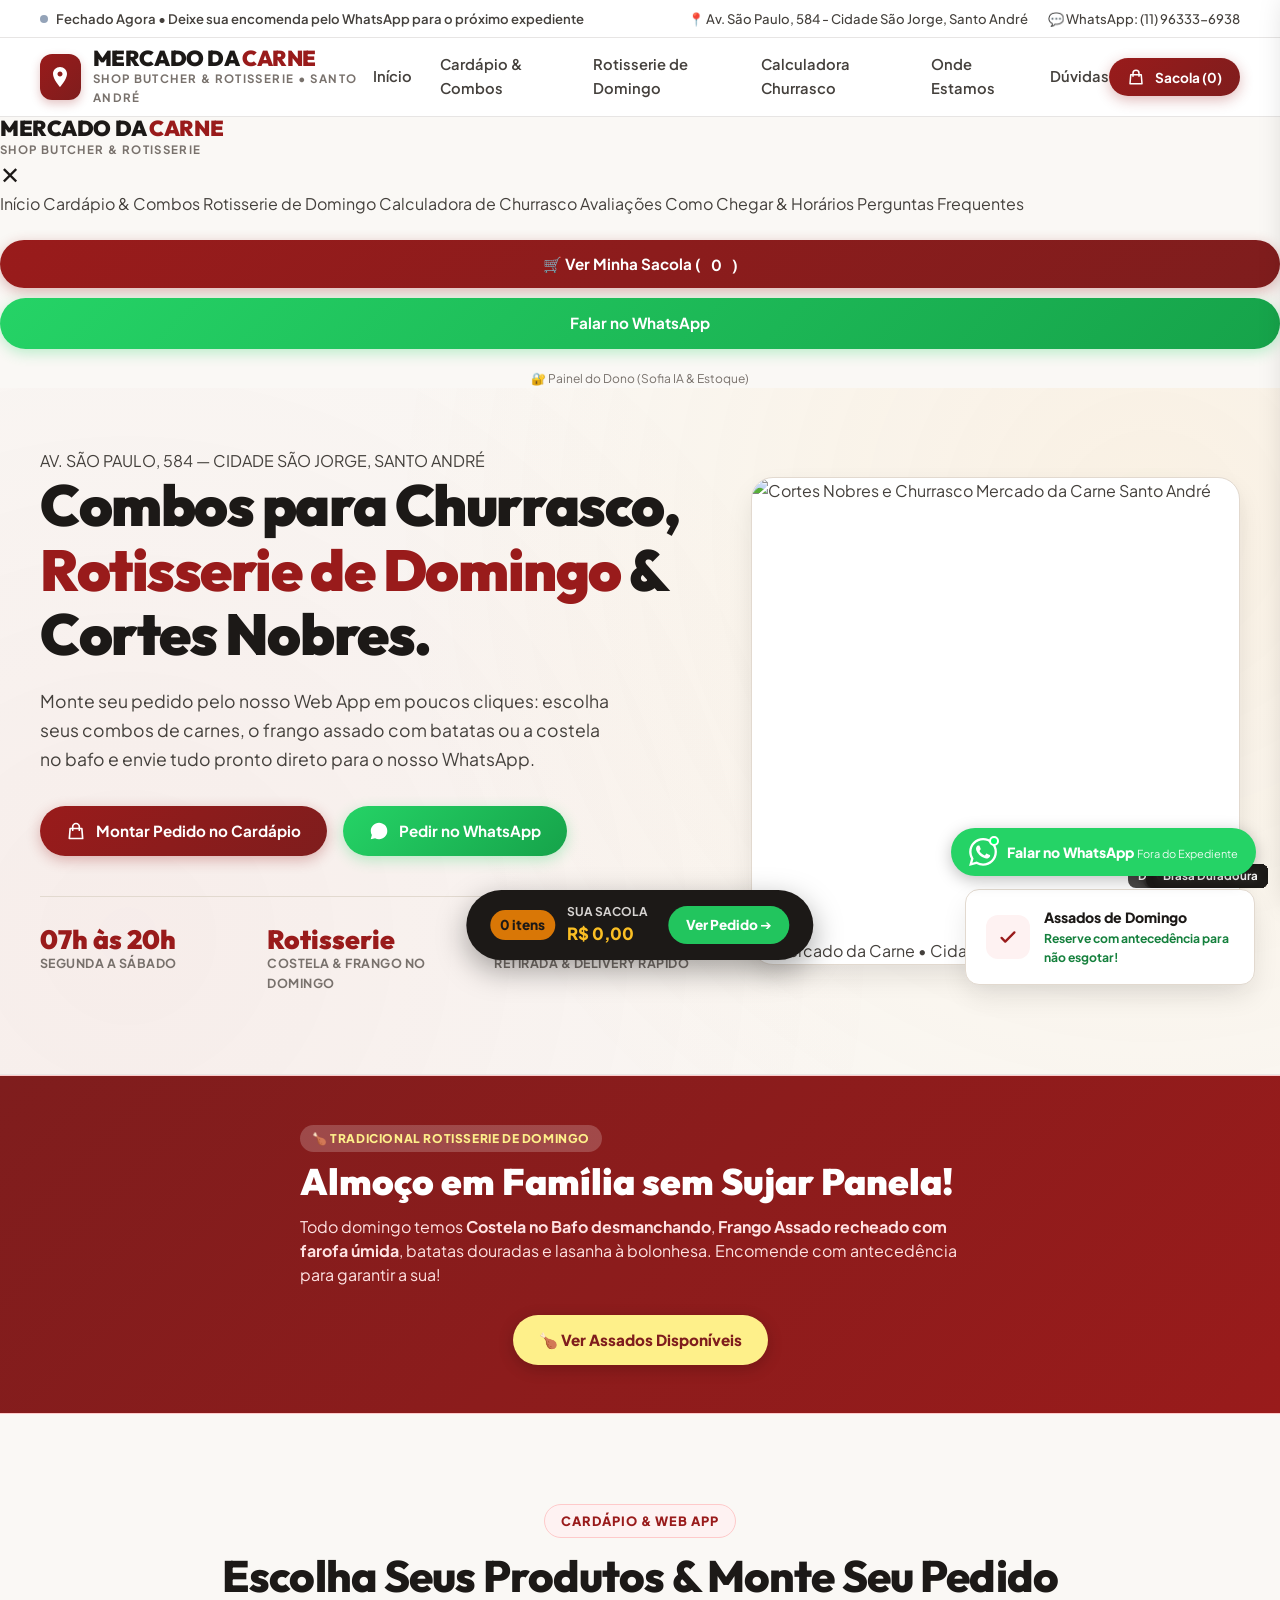
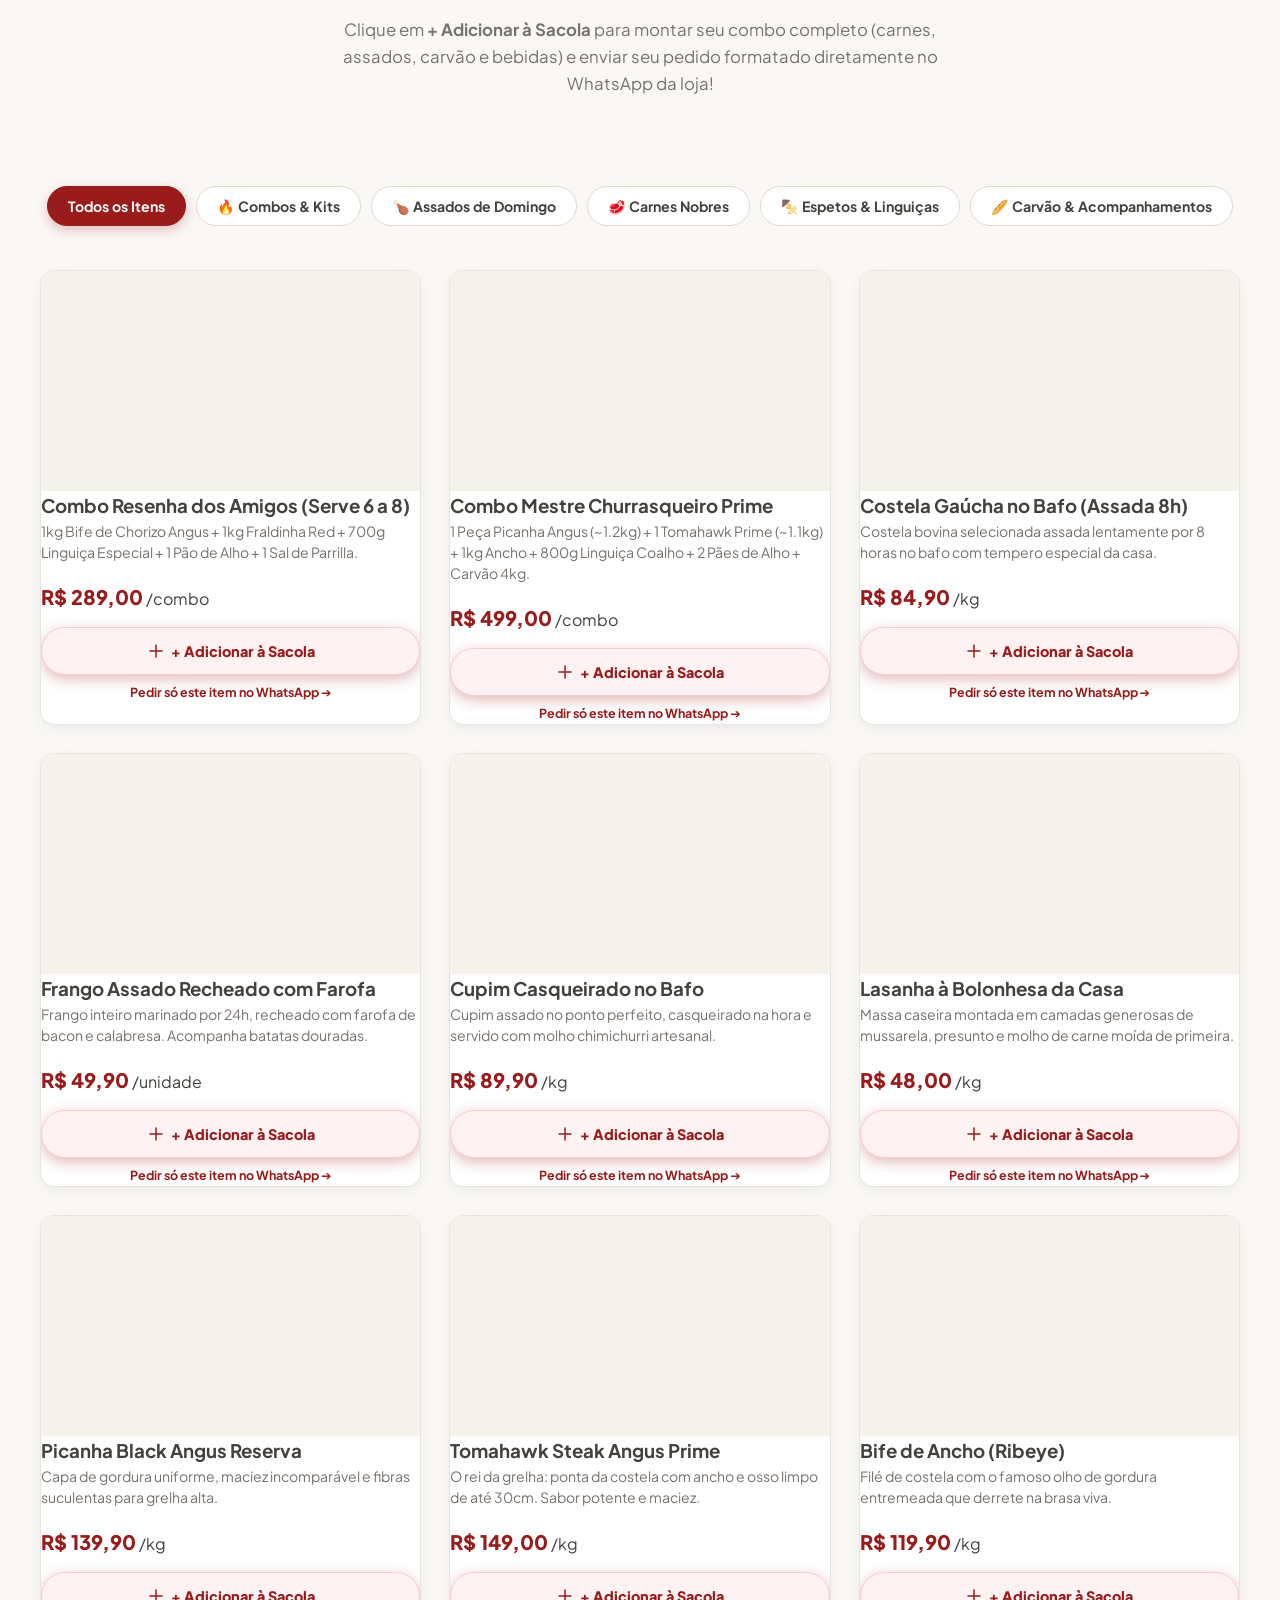
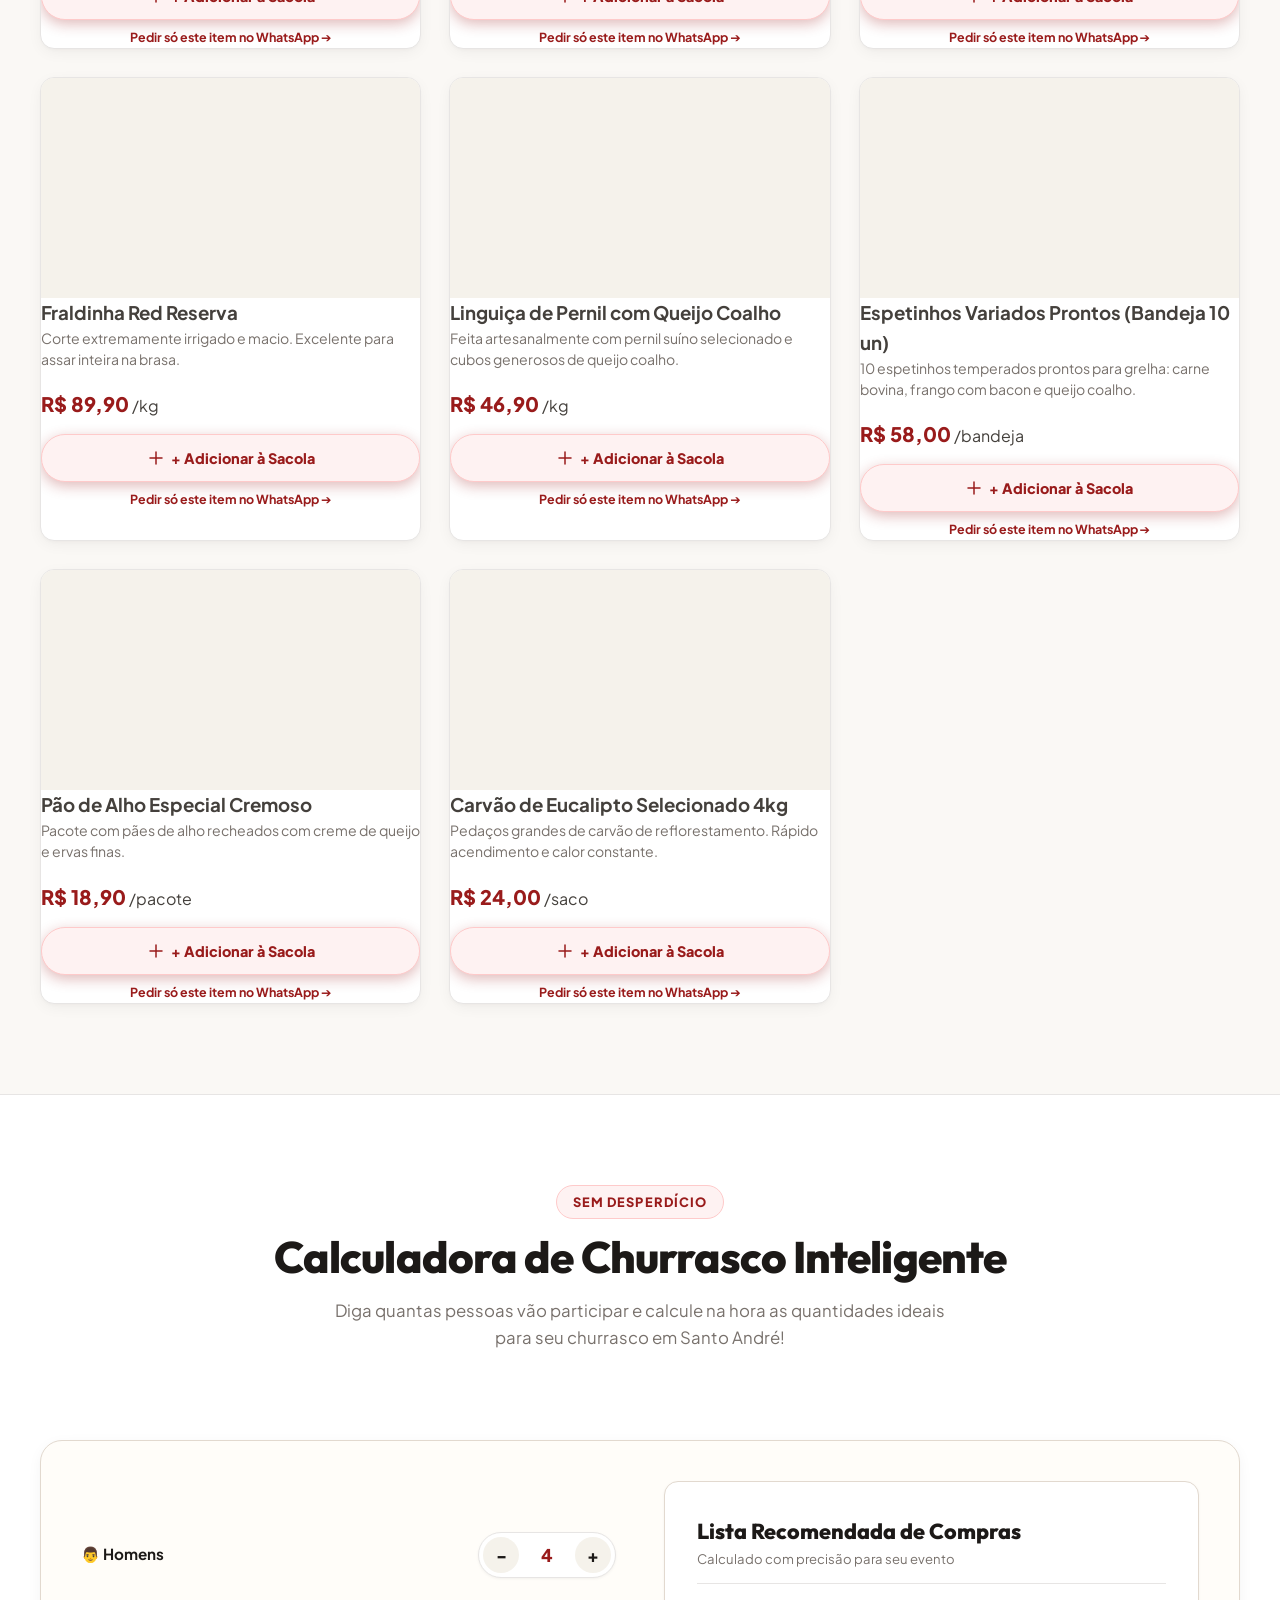
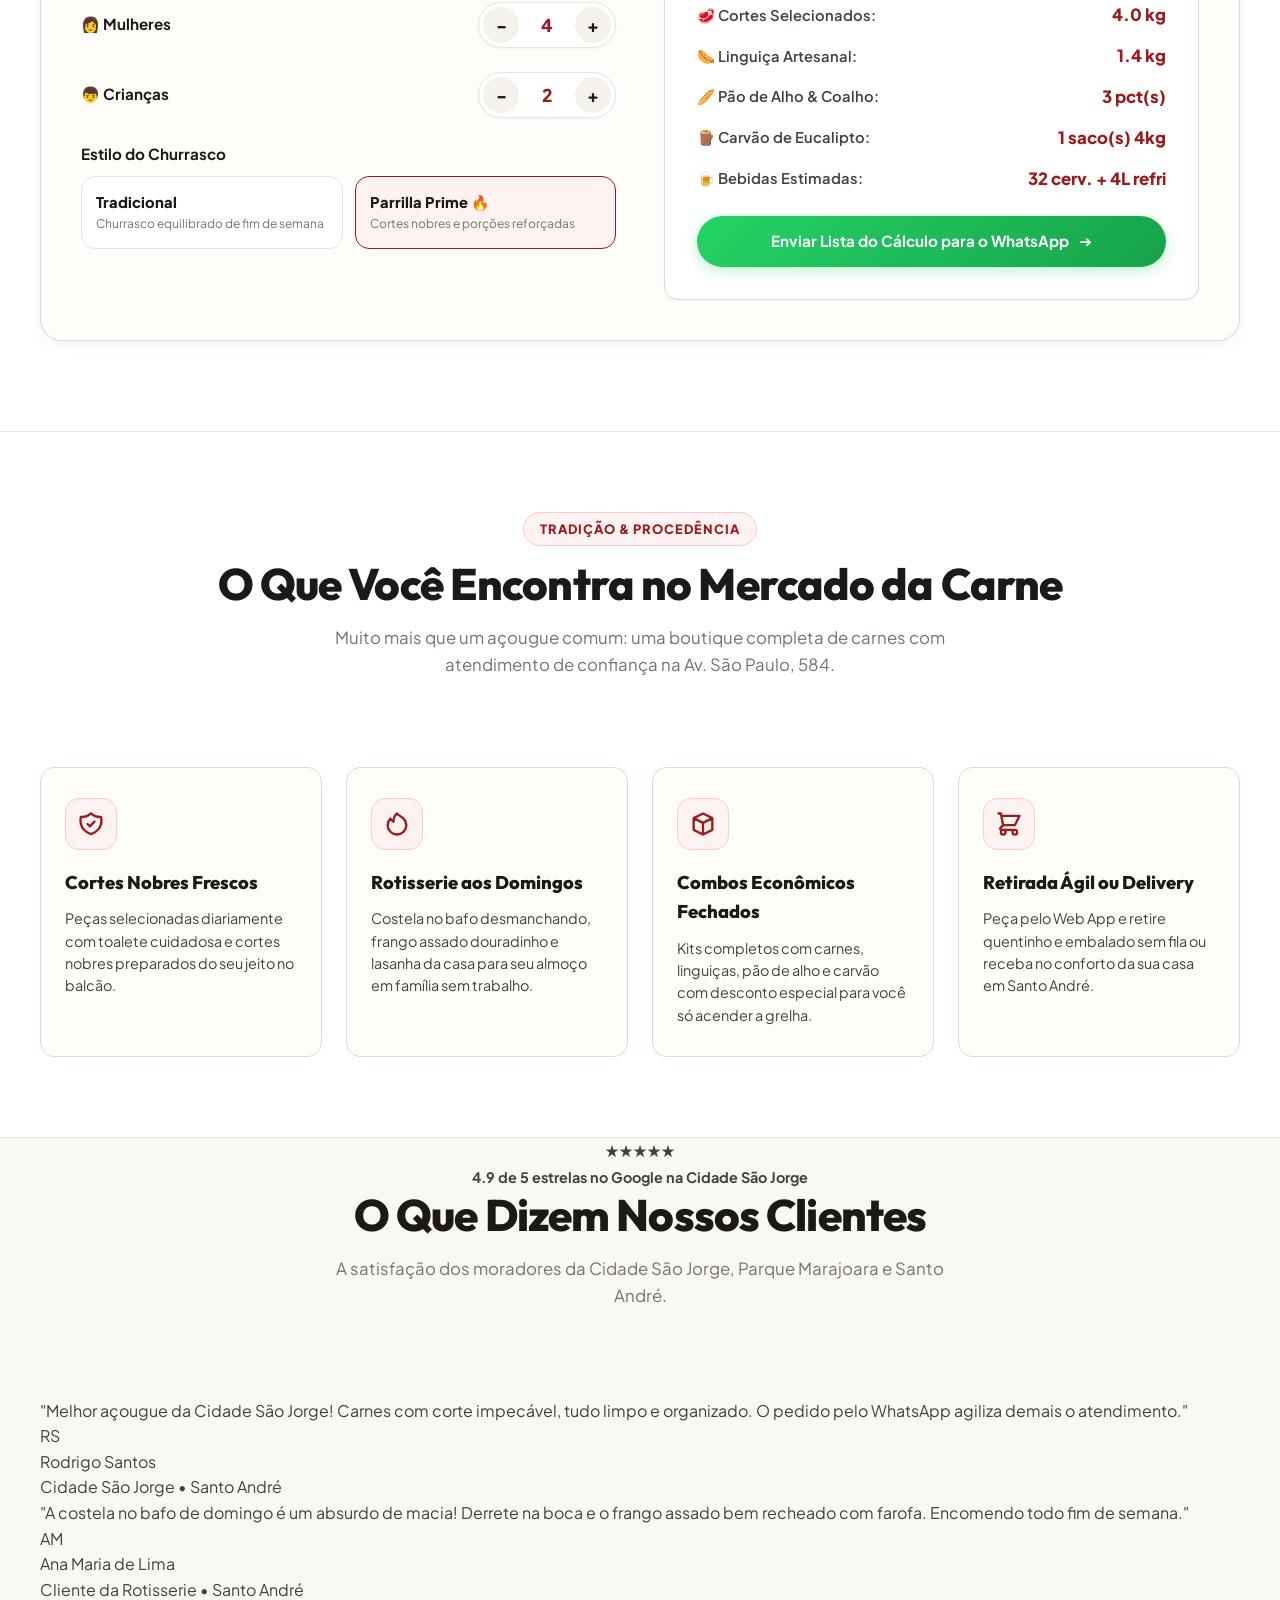
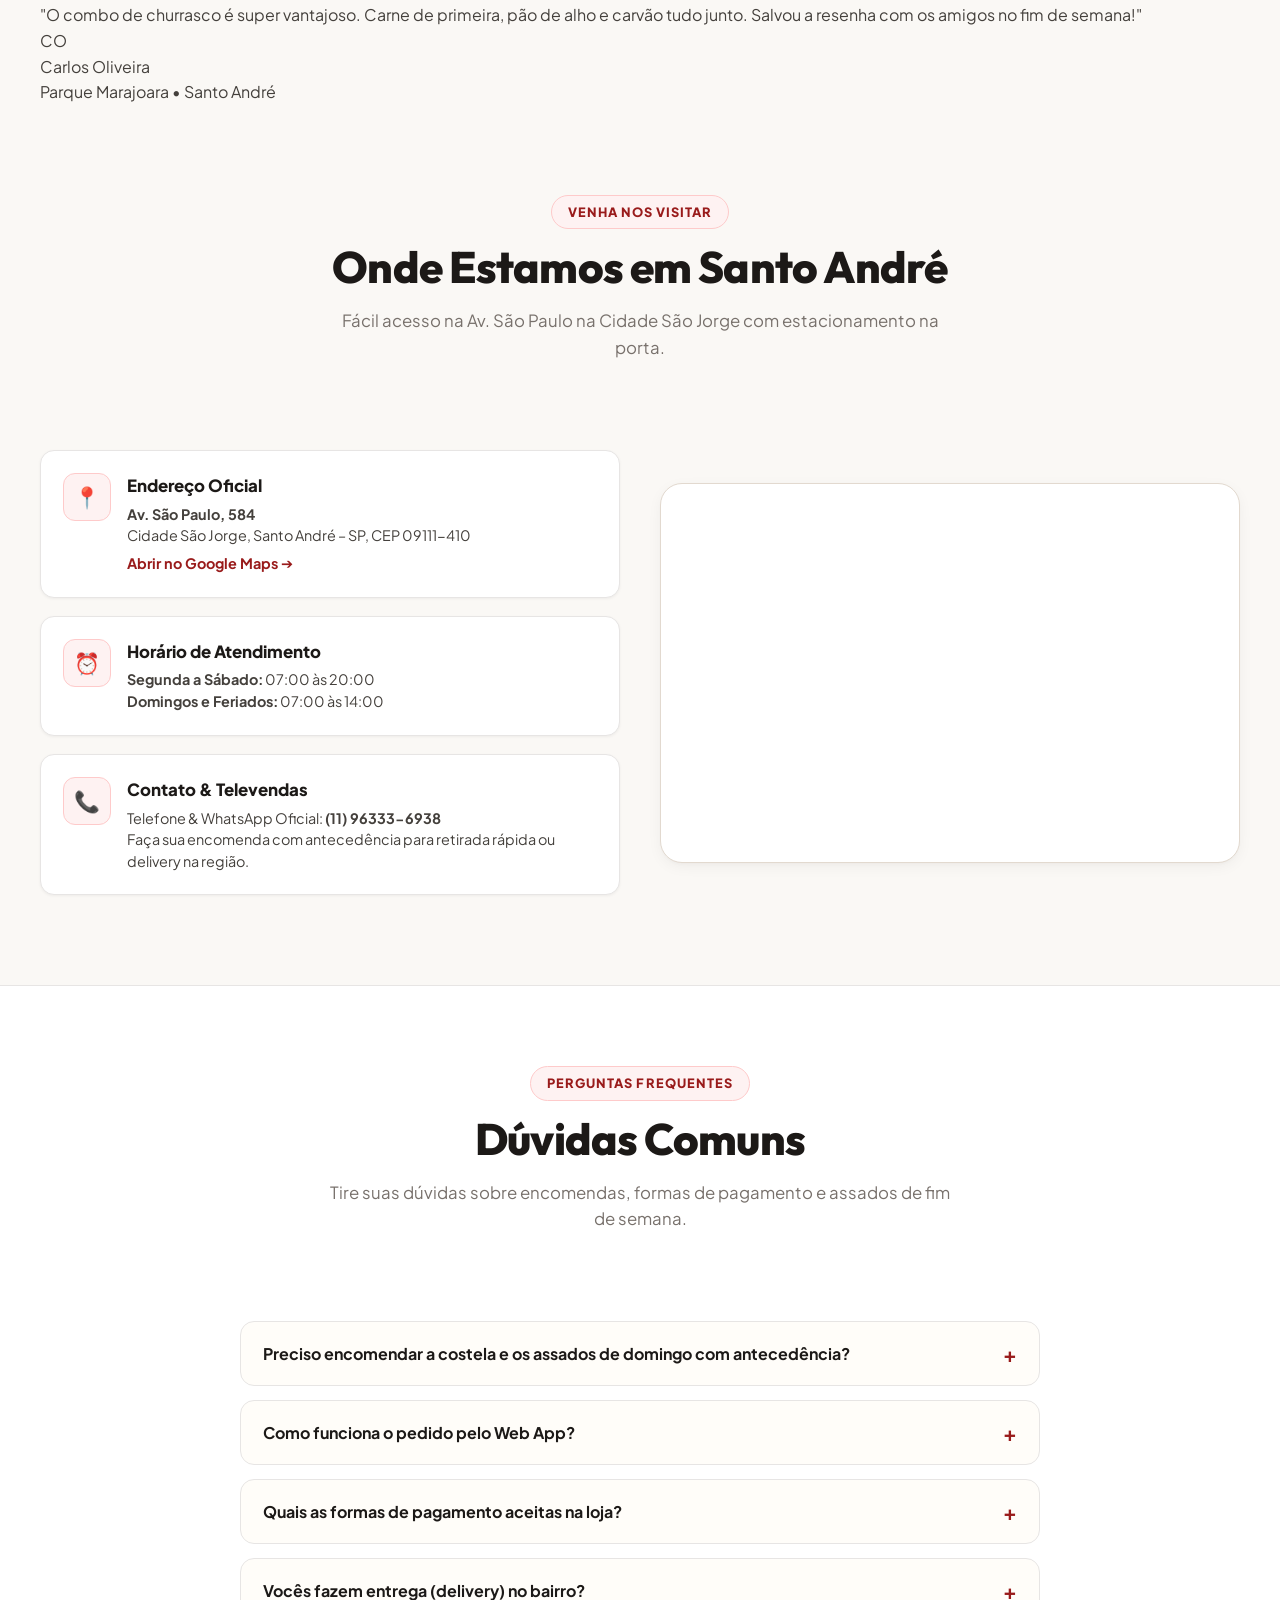
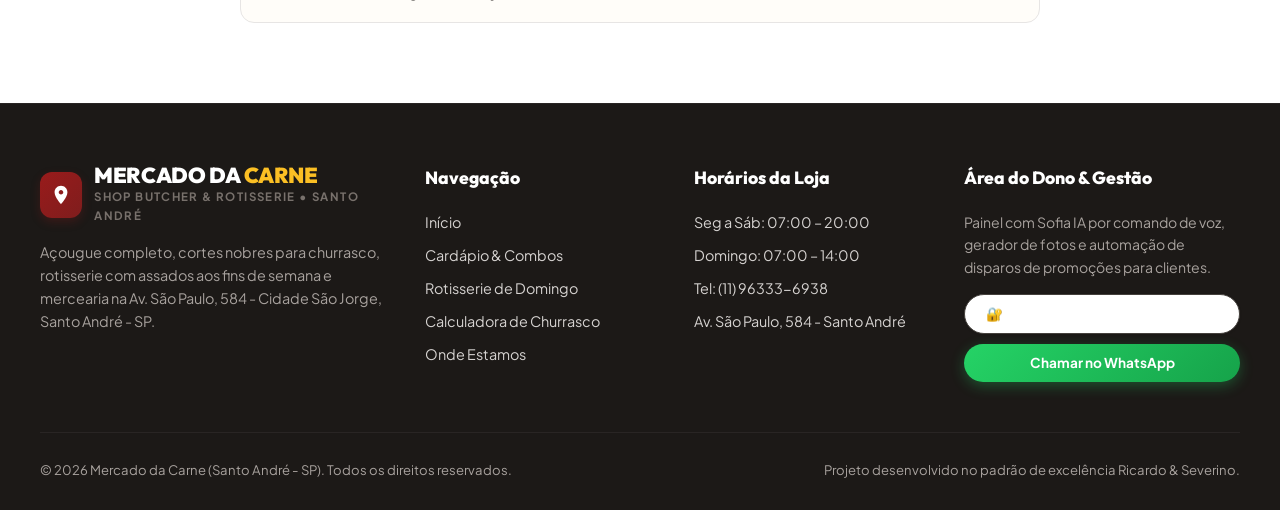
==== commit 293106d4: "feat: nova identidade gastronômica, Web App PWA com sacola e checkout WhatsApp, painel do dono com S" ====
--- a/index.html
+++ b/index.html
@@ -2,11 +2,11 @@
 <html lang="pt-BR">
 <head>
   <meta charset="UTF-8">
-  <meta name="viewport" content="width=device-width, initial-scale=1.0">
+  <meta name="viewport" content="width=device-width, initial-scale=1.0, maximum-scale=1.0, user-scalable=no">
   <title>Mercado da Carne — Shop Butcher, Cortes Nobres & Rotisserie • Santo André (Cidade São Jorge)</title>
   
   <!-- SEO & Metadados Locais (Cidade São Jorge, Santo André - SP) -->
-  <meta name="description" content="Mercado da Carne na Av. São Paulo, 584 - Cidade São Jorge, Santo André - SP. Açougue completo, cortes nobres Black Angus, Wagyu, espetinhos e rotisserie com frango assado e costela no bafo.">
+  <meta name="description" content="Mercado da Carne na Av. São Paulo, 584 - Cidade São Jorge, Santo André - SP. Boutique de carnes, cortes nobres Black Angus, kits churrasco e rotisserie com frango assado e costela no bafo de domingo.">
   <meta name="keywords" content="mercado da carne santo andre, acougue cidade sao jorge, rotisserie santo andre, carnes nobres santo andre, frango assado santo andre, costela no bafo santo andre, av sao paulo santo andre, churrasco abc">
   <meta name="robots" content="index, follow">
   
@@ -15,16 +15,25 @@
   <meta name="geo.placename" content="Santo André">
 
   <!-- Open Graph / Redes Sociais / WhatsApp -->
-  <meta property="og:title" content="Mercado da Carne — Açougue, Cortes Nobres & Rotisserie em Santo André">
-  <meta property="og:description" content="Cortes de primeira, espetinhos, kits para churrasco e deliciosos assados de domingo na Av. São Paulo, 584 - Cidade São Jorge, Santo André.">
+  <meta property="og:title" content="Mercado da Carne — Boutique de Carnes & Rotisserie em Santo André">
+  <meta property="og:description" content="Kits churrasco, cortes nobres Black Angus e deliciosos assados de domingo. Peça pelo Web App na Av. São Paulo, 584 - Cidade São Jorge.">
   <meta property="og:type" content="website">
   <meta property="og:url" content="https://ricardorickbony-lgtm.github.io/mercado-da-carne/">
   <meta property="og:image" content="https://images.unsplash.com/photo-1544025162-d76694265947?auto=format&fit=crop&w=1200&q=80">
 
-  <!-- Tipografia Google Fonts: Syne & Plus Jakarta Sans -->
+  <!-- PWA & Mobile Web App Manifest -->
+  <link rel="manifest" href="manifest.json">
+  <meta name="theme-color" content="#991B1B">
+  <meta name="apple-mobile-web-app-capable" content="yes">
+  <meta name="apple-mobile-web-app-status-bar-style" content="default">
+  <meta name="apple-mobile-web-app-title" content="Mercado da Carne">
+  <link rel="icon" type="image/svg+xml" href="assets/icons/icon.svg">
+  <link rel="apple-touch-icon" href="assets/icons/icon.svg">
+
+  <!-- Tipografia Google Fonts: Outfit, Plus Jakarta Sans & Playfair Display -->
   <link rel="preconnect" href="https://fonts.googleapis.com">
   <link rel="preconnect" href="https://fonts.gstatic.com" crossorigin>
-  <link href="https://fonts.googleapis.com/css2?family=Plus+Jakarta+Sans:wght@400;500;600;700;800&family=Syne:wght@700;800;900&display=swap" rel="stylesheet">
+  <link href="https://fonts.googleapis.com/css2?family=Outfit:wght@500;600;700;800;900&family=Playfair+Display:ital,wght@0,600;0,700;1,600&family=Plus+Jakarta+Sans:wght@400;500;600;700;800&display=swap" rel="stylesheet">
 
   <!-- Folha de Estilos Oficial -->
   <link rel="stylesheet" href="css/style.css">
@@ -52,13 +61,12 @@
   </div>
 
   <!-- =========================================================================
-       2. HEADER / NAVBAR
+       2. HEADER / NAVBAR COM BOTÃO DE SACOLA E INSTALAR APP
        ========================================================================= -->
   <header class="site-header" id="siteHeader">
     <div class="container nav-container">
       <a href="#inicio" class="brand-logo" aria-label="Mercado da Carne Início">
         <div class="logo-badge">
-          <!-- Ícone Fogo & Carne -->
           <svg width="24" height="24" viewBox="0 0 24 24" fill="currentColor">
             <path d="M12 2C8.13 2 5 5.13 5 9c0 5.25 7 13 7 13s7-7.75 7-13c0-3.87-3.13-7-7-7zm0 9.5c-1.38 0-2.5-1.12-2.5-2.5s1.12-2.5 2.5-2.5 2.5 1.12 2.5 2.5-1.12 2.5-2.5 2.5z"/>
           </svg>
@@ -72,19 +80,29 @@
       <!-- Menu Desktop -->
       <nav class="nav-menu" aria-label="Navegação Principal">
         <a href="#inicio" class="nav-link">Início</a>
-        <a href="#diferenciais" class="nav-link">Diferenciais</a>
-        <a href="#cortes" class="nav-link">Vitrine & Assados</a>
-        <a href="#calculadora" class="nav-link">Calculadora</a>
-        <a href="#kits" class="nav-link">Kits Churrasco</a>
-        <a href="#localizacao" class="nav-link">Loja Física</a>
+        <a href="#cortes" class="nav-link">Cardápio & Combos</a>
+        <a href="#rotisserie-banner" class="nav-link">Rotisserie de Domingo</a>
+        <a href="#calculadora" class="nav-link">Calculadora Churrasco</a>
+        <a href="#localizacao" class="nav-link">Onde Estamos</a>
         <a href="#faq" class="nav-link">Dúvidas</a>
       </nav>
 
-      <!-- Ações do Header -->
+      <!-- Ações do Header: Sacola & Instalar App -->
       <div class="nav-actions">
-        <a href="https://wa.me/5511963336938?text=Ol%C3%A1!%20Gostaria%20de%20fazer%20um%20pedido%20no%20Mercado%20da%20Carne%20em%20Santo%20Andr%C3%A9." target="_blank" rel="noopener noreferrer" class="btn btn-primary btn-sm">
-          <span>Fazer Pedido</span>
-        </a>
+        <!-- Botão PWA Instalar App (visível em navegadores compatíveis) -->
+        <button id="btn-install-app" class="btn btn-secondary btn-sm" style="display:none;" title="Instalar Aplicativo no Celular">
+          <span>📲 Instalar App</span>
+        </button>
+
+        <!-- Botão Abrir Sacola -->
+        <button id="btn-open-cart-header" class="btn btn-primary btn-sm" aria-label="Abrir Sacola de Compras">
+          <svg width="18" height="18" fill="none" stroke="currentColor" stroke-width="2" viewBox="0 0 24 24">
+            <path stroke-linecap="round" stroke-linejoin="round" d="M16 11V7a4 4 0 00-8 0v4M5 9h14l1 12H4L5 9z"/>
+          </svg>
+          <span>Sacola (<span id="cart-header-count">0</span>)</span>
+        </button>
+
+        <!-- Mobile Drawer Toggle -->
         <button class="mobile-toggle" id="mobileToggle" aria-label="Abrir Menu">
           <svg width="24" height="24" fill="none" stroke="currentColor" stroke-width="2" viewBox="0 0 24 24">
             <path stroke-linecap="round" stroke-linejoin="round" d="M4 6h16M4 12h16M4 18h16"/>
@@ -102,30 +120,32 @@
         <span class="logo-title">MERCADO DA <span>CARNE</span></span>
         <span class="logo-subtitle">Shop Butcher & Rotisserie</span>
       </div>
-      <button id="drawerClose" style="background:transparent; color:#fff; font-size:1.5rem; cursor:pointer;">✕</button>
+      <button id="drawerClose" style="background:transparent; color:#1C1917; font-size:1.5rem; cursor:pointer;">✕</button>
     </div>
     <nav class="drawer-nav">
       <a href="#inicio">Início</a>
-      <a href="#diferenciais">Diferenciais</a>
-      <a href="#cortes">Vitrine & Assados</a>
+      <a href="#cortes">Cardápio & Combos</a>
+      <a href="#rotisserie-banner">Rotisserie de Domingo</a>
       <a href="#calculadora">Calculadora de Churrasco</a>
-      <a href="#kits">Kits Prontos</a>
-      <a href="#depoimentos">Avaliações de Clientes</a>
+      <a href="#depoimentos">Avaliações</a>
       <a href="#localizacao">Como Chegar & Horários</a>
       <a href="#faq">Perguntas Frequentes</a>
     </nav>
-    <div style="margin-top:auto; padding-top:24px;">
-      <a href="https://wa.me/5511963336938" target="_blank" rel="noopener noreferrer" class="btn btn-whatsapp-cta" style="width:100%;">
-        Chamar no WhatsApp
+    <div style="margin-top:auto; padding-top:24px; display:flex; flex-direction:column; gap:10px;">
+      <button id="btn-drawer-cart" class="btn btn-primary" style="width:100%;">
+        🛒 Ver Minha Sacola (<span id="cart-drawer-toggle-count">0</span>)
+      </button>
+      <a href="https://wa.me/5511963336938" target="_blank" rel="noopener noreferrer" class="btn btn-whatsapp" style="width:100%;">
+        Falar no WhatsApp
       </a>
-      <a href="admin.html" style="display:block; text-align:center; font-size:0.75rem; color:var(--text-muted); margin-top:16px;">
-        🔐 Acessar Painel do Gestor
+      <a href="admin.html" style="display:block; text-align:center; font-size:0.75rem; color:var(--text-muted); margin-top:10px;">
+        🔐 Painel do Dono (Sofia IA & Estoque)
       </a>
     </div>
   </aside>
 
   <!-- =========================================================================
-       3. HERO SECTION (IMPACTO & ALTA CONVERSÃO)
+       3. HERO SECTION (APETITOSA, ALTA CONVERSÃO & WEB APP)
        ========================================================================= -->
   <section class="hero" id="inicio">
     <div class="container">
@@ -133,26 +153,29 @@
         <div class="hero-text-content">
           <div class="hero-badge-live">
             <span class="pulsing-fire"></span>
-            <span class="hero-badge-text">CIDADE SÃO JORGE — SANTO ANDRÉ / ABC</span>
+            <span class="hero-badge-text">AV. SÃO PAULO, 584 — CIDADE SÃO JORGE, SANTO ANDRÉ</span>
           </div>
 
           <h1 class="hero-title">
-            Carnes Nobres, <span class="gradient-text">Rotisserie de Domingo</span> & Seu Churrasco Perfeito.
+            Combos para Churrasco, <span class="gradient-text">Rotisserie de Domingo</span> & Cortes Nobres.
           </h1>
 
           <p class="hero-description">
-            O açougue boutique mais completo de Santo André. Seleção rigorosa de cortes frescos bovinos, linha especial de Parrilla, espetinhos e os tradicionais assados de fim de semana na Av. São Paulo, 584.
+            Monte seu pedido pelo nosso Web App em poucos cliques: escolha seus combos de carnes, o frango assado com batatas ou a costela no bafo e envie tudo pronto direto para o nosso WhatsApp.
           </p>
 
           <div class="hero-cta-group">
-            <a href="https://wa.me/5511963336938?text=Ol%C3%A1!%20Vim%20pelo%20site%20e%20gostaria%20de%20fazer%20um%20pedido%20de%20carnes%20ou%20assados." target="_blank" rel="noopener noreferrer" class="btn btn-whatsapp-cta">
+            <a href="#cortes" class="btn btn-primary">
+              <svg width="20" height="20" fill="none" stroke="currentColor" stroke-width="2" viewBox="0 0 24 24">
+                <path stroke-linecap="round" stroke-linejoin="round" d="M16 11V7a4 4 0 00-8 0v4M5 9h14l1 12H4L5 9z"/>
+              </svg>
+              <span>Montar Pedido no Cardápio</span>
+            </a>
+            <a href="https://wa.me/5511963336938?text=Ol%C3%A1!%20Vim%20pelo%20site%20e%20gostaria%20de%20consultar%20os%20combos%20e%20assados%20de%20hoje." target="_blank" rel="noopener noreferrer" class="btn btn-whatsapp">
               <svg width="20" height="20" fill="currentColor" viewBox="0 0 24 24">
                 <path d="M12.04 2C6.58 2 2.13 6.45 2.13 11.91C2.13 13.66 2.59 15.36 3.45 16.86L2.05 22L7.3 20.62C8.75 21.41 10.38 21.83 12.04 21.83C17.5 21.83 21.95 17.38 21.95 11.92C21.95 9.27 20.92 6.78 19.05 4.91C17.18 3.03 14.69 2 12.04 2z"/>
               </svg>
-              <span>Pedir no WhatsApp (11) 96333-6938</span>
-            </a>
-            <a href="#cortes" class="btn btn-secondary">
-              <span>Ver Vitrine & Assados</span>
+              <span>Pedir no WhatsApp</span>
             </a>
           </div>
 
@@ -163,11 +186,11 @@
             </div>
             <div class="hero-stat-item">
               <span class="stat-number">Rotisserie</span>
-              <span class="stat-label">Assados de Fim de Semana</span>
+              <span class="stat-label">Costela & Frango no Domingo</span>
             </div>
             <div class="hero-stat-item">
-              <span class="stat-number">4.9 ★</span>
-              <span class="stat-label">Google Avaliações</span>
+              <span class="stat-number">Santo André</span>
+              <span class="stat-label">Retirada & Delivery Rápido</span>
             </div>
           </div>
         </div>
@@ -189,7 +212,7 @@
             </div>
             <div>
               <div class="floating-title">Assados de Domingo</div>
-              <div class="floating-subtitle">Costela no bafo e Frango recheado</div>
+              <div class="floating-subtitle">Reserve com antecedência para não esgotar!</div>
             </div>
           </div>
         </div>
@@ -198,84 +221,55 @@
   </section>
 
   <!-- =========================================================================
-       4. DIFERENCIAIS DE ELITE
-       ========================================================================= -->
-  <section class="differentials" id="diferenciais">
-    <div class="container">
-      <div class="section-header">
-        <span class="section-tag">Tradição & Qualidade</span>
-        <h2 class="section-title">O Que Você Encontra no Mercado da Carne</h2>
-        <p class="section-desc">Muito mais que um açougue: uma estrutura completa de carnes selecionadas, conveniência e gastronomia no coração da Cidade São Jorge, Santo André.</p>
-      </div>
-
-      <div class="diff-grid">
-        <div class="diff-card">
-          <div class="diff-icon-box">
-            <svg width="28" height="28" fill="none" stroke="currentColor" stroke-width="2" viewBox="0 0 24 24">
-              <path stroke-linecap="round" stroke-linejoin="round" d="M9 12l2 2 4-4m5.618-4.016A11.955 11.955 0 0112 2.944a11.955 11.955 0 01-8.618 3.04A12.02 12.02 0 003 9c0 5.591 3.824 10.29 9 11.622 5.176-1.332 9-6.03 9-11.622 0-1.042-.133-2.052-.382-3.016z"/>
-            </svg>
-          </div>
-          <h3>Cortes Frescos & Diários</h3>
-          <p>Peças bovinas selecionadas recebidas diariamente com procedência garantida e atendimento especializado no balcão.</p>
-        </div>
-
-        <div class="diff-card">
-          <div class="diff-icon-box">
-            <svg width="28" height="28" fill="none" stroke="currentColor" stroke-width="2" viewBox="0 0 24 24">
-              <path stroke-linecap="round" stroke-linejoin="round" d="M17.657 18.657A8 8 0 016.343 7.343S7 9 9 10c0-2 .5-5 2.986-7C14 5 16.09 5.777 17.656 7.343A7.975 7.975 0 0120 13a7.975 7.975 0 01-2.343 5.657z"/>
-            </svg>
-          </div>
-          <h3>Rotisserie & Assados</h3>
-          <p>Aos finais de semana, a melhor costela no bafo, cupim casqueirado e frango assado crocante para seu almoço de domingo em família.</p>
-        </div>
-
-        <div class="diff-card">
-          <div class="diff-icon-box">
-            <svg width="28" height="28" fill="none" stroke="currentColor" stroke-width="2" viewBox="0 0 24 24">
-              <path stroke-linecap="round" stroke-linejoin="round" d="M20 7l-8-4-8 4m16 0l-8 4m8-4v10l-8 4m0-10L4 7m8 4v10M4 7v10l8 4"/>
-            </svg>
-          </div>
-          <h3>Linha Completa de Churrasco</h3>
-          <p>Espetinhos práticos, linguiças artesanais especiais, pão de alho crocante, queijo coalho e carvão de primeira qualidade.</p>
-        </div>
-
-        <div class="diff-card">
-          <div class="diff-icon-box">
-            <svg width="28" height="28" fill="none" stroke="currentColor" stroke-width="2" viewBox="0 0 24 24">
-              <path stroke-linecap="round" stroke-linejoin="round" d="M3 3h2l.4 2M7 13h10l4-8H5.4M7 13L5.4 5M7 13l-2.293 2.293c-.63.63-.184 1.707.707 1.707H17m0 0a2 2 0 100 4 2 2 0 000-4zm-8 2a2 2 0 11-4 0 2 2 0 014 0z"/>
-            </svg>
-          </div>
-          <h3>Padaria, Adega & Mercearia</h3>
-          <p>Tudo o que você precisa em um só lugar: pães quentinhos, cervejas geladas, vinhos finos, massas frescas e temperos especiais.</p>
-        </div>
+       4. BANNER ROTISSERIE DE DOMINGO
+       ========================================================================= -->
+  <section class="rotisserie-banner" id="rotisserie-banner" style="background: linear-gradient(135deg, #7F1D1D 0%, #991B1B 100%); color:#FFFFFF; padding: 48px 0; border-top: 1px solid #FECACA; border-bottom: 1px solid #FECACA;">
+    <div class="container" style="display: flex; flex-direction: column; md:flex-row; align-items: center; justify-content: space-between; gap: 28px;">
+      <div style="max-width: 680px;">
+        <span style="background: rgba(255,255,255,0.2); color: #FEF08A; font-weight: 800; font-size: 0.75rem; text-transform: uppercase; padding: 4px 12px; border-radius: 9999px; letter-spacing: 0.05em; display: inline-block; margin-bottom: 8px;">
+          🍗 Tradicional Rotisserie de Domingo
+        </span>
+        <h2 style="font-family: var(--font-heading); font-size: clamp(1.8rem, 3vw, 2.3rem); font-weight: 900; line-height: 1.2; margin-bottom: 10px;">
+          Almoço em Família sem Sujar Panela!
+        </h2>
+        <p style="font-size: 1rem; color: #FEE2E2; line-height: 1.5;">
+          Todo domingo temos <strong>Costela no Bafo desmanchando</strong>, <strong>Frango Assado recheado com farofa úmida</strong>, batatas douradas e lasanha à bolonhesa. Encomende com antecedência para garantir a sua!
+        </p>
+      </div>
+      <div>
+        <a href="#cortes" class="btn" style="background: #FEF08A; color: #7F1D1D; font-weight: 900; box-shadow: 0 4px 16px rgba(0,0,0,0.2);">
+          🍗 Ver Assados Disponíveis
+        </a>
       </div>
     </div>
   </section>
 
   <!-- =========================================================================
-       5. VITRINE DE CORTES & ROTISSERIE (DINÂMICA)
+       5. VITRINE DE CORTES, COMBOS & ROTISSERIE (CARDÁPIO DINÂMICO INTERATIVO)
        ========================================================================= -->
   <section class="showcase" id="cortes">
     <div class="container">
       <div class="section-header">
-        <span class="section-tag">Vitrine & Cardápio</span>
-        <h2 class="section-title">Nossos Cortes & Assados da Rotisserie</h2>
-        <p class="section-desc">Selecione por categoria e clique no botão para reservar ou encomendar diretamente no WhatsApp da loja.</p>
-      </div>
-
-      <!-- Abas de Categoria -->
-      <div class="category-tabs">
+        <span class="section-tag">Cardápio & Web App</span>
+        <h2 class="section-title">Escolha Seus Produtos & Monte Seu Pedido</h2>
+        <p class="section-desc">
+          Clique em <strong>+ Adicionar à Sacola</strong> para montar seu combo completo (carnes, assados, carvão e bebidas) e enviar seu pedido formatado diretamente no WhatsApp da loja!
+        </p>
+      </div>
+
+      <!-- Abas de Categoria com Filtro Inteligente -->
+      <div class="category-tabs" id="categoryTabs">
         <button class="tab-btn active" data-filter="todos">Todos os Itens</button>
-        <button class="tab-btn" data-filter="rotisserie">🍗 Assados & Rotisserie</button>
-        <button class="tab-btn" data-filter="parrilla">Linha Parrilla</button>
-        <button class="tab-btn" data-filter="angus">Black Angus & Prime</button>
-        <button class="tab-btn" data-filter="especiais">Wagyu & Dry Aged</button>
-        <button class="tab-btn" data-filter="suinos">Cordeiro & Suínos</button>
+        <button class="tab-btn" data-filter="combos">🔥 Combos & Kits</button>
+        <button class="tab-btn" data-filter="rotisserie">🍗 Assados de Domingo</button>
+        <button class="tab-btn" data-filter="bovinos">🥩 Carnes Nobres</button>
+        <button class="tab-btn" data-filter="churrasco">🍢 Espetos & Linguiças</button>
+        <button class="tab-btn" data-filter="acompanhamentos">🥖 Carvão & Acompanhamentos</button>
       </div>
 
       <!-- Grade Dinâmica Renderizada via js/main.js e js/db.js -->
       <div class="cuts-grid" id="grid-cortes-dinamico">
-        <!-- Renderizado dinamicamente -->
+        <!-- Renderizado dinamicamente pelo JavaScript com botões de adicionar à sacola -->
       </div>
     </div>
   </section>
@@ -286,9 +280,9 @@
   <section class="calculator-section" id="calculadora">
     <div class="container">
       <div class="section-header">
-        <span class="section-tag">Facilidade Total</span>
+        <span class="section-tag">Sem Desperdício</span>
         <h2 class="section-title">Calculadora de Churrasco Inteligente</h2>
-        <p class="section-desc">Diga quantas pessoas vão participar e calcule na hora as quantidades ideais para seu churrasco em Santo André, sem desperdício e sem faltar carne boa!</p>
+        <p class="section-desc">Diga quantas pessoas vão participar e calcule na hora as quantidades ideais para seu churrasco em Santo André!</p>
       </div>
 
       <div class="calc-box">
@@ -328,7 +322,7 @@
           </div>
 
           <div class="input-group">
-            <span class="input-label">Estilo do Evento</span>
+            <span class="input-label">Estilo do Churrasco</span>
             <div class="churrasco-style-group">
               <div class="style-option" id="style-trad">
                 <span class="style-title">Tradicional</span>
@@ -346,7 +340,7 @@
         <div class="calc-results">
           <div class="results-header">
             <h3>Lista Recomendada de Compras</h3>
-            <p>Calculado com precisão para seu churrasco</p>
+            <p>Calculado com precisão para seu evento</p>
           </div>
 
           <div class="results-list">
@@ -372,8 +366,8 @@
             </div>
           </div>
 
-          <a href="#" id="btn-order-calc" target="_blank" rel="noopener noreferrer" class="btn btn-whatsapp-cta" style="width:100%;">
-            <span>Enviar Pedido Pronto para o WhatsApp da Loja</span> ➔
+          <a href="#" id="btn-order-calc" target="_blank" rel="noopener noreferrer" class="btn btn-whatsapp" style="width:100%;">
+            <span>Enviar Lista do Cálculo para o WhatsApp</span> ➔
           </a>
         </div>
       </div>
@@ -381,74 +375,55 @@
   </section>
 
   <!-- =========================================================================
-       7. KITS DE CHURRASCO PRONTOS
-       ========================================================================= -->
-  <section class="kits-section" id="kits">
+       7. DIFERENCIAIS DE QUALIDADE
+       ========================================================================= -->
+  <section class="differentials" id="diferenciais">
     <div class="container">
       <div class="section-header">
-        <span class="section-tag">Mais Praticidade</span>
-        <h2 class="section-title">Kits Fechados para seu Churrasco</h2>
-        <p class="section-desc">Passe na loja ou receba seu kit montado com os melhores cortes porcionados.</p>
-      </div>
-
-      <div class="kits-grid">
-        <div class="kit-card">
-          <h3 class="kit-name">Kit Galera do Bairro</h3>
-          <span class="kit-serves">Serve 6 a 8 pessoas</span>
-          <div class="kit-items-list">
-            <div class="kit-item"><span class="kit-item-icon">✔</span><span>1kg Bife de Chorizo Black Angus</span></div>
-            <div class="kit-item"><span class="kit-item-icon">✔</span><span>1kg Fraldinha Red Reserva</span></div>
-            <div class="kit-item"><span class="kit-item-icon">✔</span><span>700g Linguiça de Pernil Especial</span></div>
-            <div class="kit-item"><span class="kit-item-icon">✔</span><span>1 Pcte Pão de Alho Crocante</span></div>
-            <div class="kit-item"><span class="kit-item-icon">✔</span><span>1 Sal de Parrilla Especial</span></div>
-          </div>
-          <div class="kit-price-row">
-            <span class="kit-price-val">R$ 299,00</span>
-            <span class="kit-price-period">kit completo</span>
-          </div>
-          <a href="https://wa.me/5511963336938?text=Ol%C3%A1!%20Gostaria%20de%20pedir%20o%20Kit%20Galera%20do%20Bairro." target="_blank" rel="noopener noreferrer" class="btn btn-primary" style="width:100%;">
-            Pedir Este Kit no WhatsApp
-          </a>
-        </div>
-
-        <div class="kit-card featured">
-          <span class="kit-badge-featured">Mais Vendido</span>
-          <h3 class="kit-name">Kit Mestre Churrasqueiro</h3>
-          <span class="kit-serves">Serve 10 a 12 pessoas</span>
-          <div class="kit-items-list">
-            <div class="kit-item"><span class="kit-item-icon">✔</span><span>1 Peça Picanha Black Angus (~1.2kg)</span></div>
-            <div class="kit-item"><span class="kit-item-icon">✔</span><span>1 Peça Tomahawk Steak Prime (~1.1kg)</span></div>
-            <div class="kit-item"><span class="kit-item-icon">✔</span><span>1kg Bife de Ancho Premium</span></div>
-            <div class="kit-item"><span class="kit-item-icon">✔</span><span>800g Linguiça com Queijo Coalho</span></div>
-            <div class="kit-item"><span class="kit-item-icon">✔</span><span>2 Pctes Pão de Alho Especial</span></div>
-            <div class="kit-item"><span class="kit-item-icon">✔</span><span>1 Saco Carvão Especial 4kg</span></div>
-          </div>
-          <div class="kit-price-row">
-            <span class="kit-price-val">R$ 549,00</span>
-            <span class="kit-price-period">kit completo</span>
-          </div>
-          <a href="https://wa.me/5511963336938?text=Ol%C3%A1!%20Gostaria%20de%20pedir%20o%20Kit%20Mestre%20Churrasqueiro." target="_blank" rel="noopener noreferrer" class="btn btn-primary" style="width:100%;">
-            Pedir Este Kit no WhatsApp
-          </a>
-        </div>
-
-        <div class="kit-card">
-          <h3 class="kit-name">Kit Família Domingo Feliz</h3>
-          <span class="kit-serves">Almoço Completo Pronto</span>
-          <div class="kit-items-list">
-            <div class="kit-item"><span class="kit-item-icon">✔</span><span>1 Costela no Bafo Assada (~1.2kg)</span></div>
-            <div class="kit-item"><span class="kit-item-icon">✔</span><span>1 Frango Assado Recheado Inteiro</span></div>
-            <div class="kit-item"><span class="kit-item-icon">✔</span><span>1 Porção Lasanha Bolonhesa da Casa</span></div>
-            <div class="kit-item"><span class="kit-item-icon">✔</span><span>Porção Farofa Especial & Batatas</span></div>
-            <div class="kit-item"><span class="kit-item-icon">✔</span><span>1 Refrigerante 2 Litros</span></div>
-          </div>
-          <div class="kit-price-row">
-            <span class="kit-price-val">R$ 195,00</span>
-            <span class="kit-price-period">assados prontos</span>
-          </div>
-          <a href="https://wa.me/5511963336938?text=Ol%C3%A1!%20Gostaria%20de%20reservar%20o%20Kit%20Fam%C3%ADlia%20Domingo%20Feliz%20(Rotisserie)." target="_blank" rel="noopener noreferrer" class="btn btn-primary" style="width:100%;">
-            Reservar Assados do Domingo
-          </a>
+        <span class="section-tag">Tradição & Procedência</span>
+        <h2 class="section-title">O Que Você Encontra no Mercado da Carne</h2>
+        <p class="section-desc">Muito mais que um açougue comum: uma boutique completa de carnes com atendimento de confiança na Av. São Paulo, 584.</p>
+      </div>
+
+      <div class="diff-grid">
+        <div class="diff-card">
+          <div class="diff-icon-box">
+            <svg width="28" height="28" fill="none" stroke="currentColor" stroke-width="2" viewBox="0 0 24 24">
+              <path stroke-linecap="round" stroke-linejoin="round" d="M9 12l2 2 4-4m5.618-4.016A11.955 11.955 0 0112 2.944a11.955 11.955 0 01-8.618 3.04A12.02 12.02 0 003 9c0 5.591 3.824 10.29 9 11.622 5.176-1.332 9-6.03 9-11.622 0-1.042-.133-2.052-.382-3.016z"/>
+            </svg>
+          </div>
+          <h3>Cortes Nobres Frescos</h3>
+          <p>Peças selecionadas diariamente com toalete cuidadosa e cortes nobres preparados do seu jeito no balcão.</p>
+        </div>
+
+        <div class="diff-card">
+          <div class="diff-icon-box">
+            <svg width="28" height="28" fill="none" stroke="currentColor" stroke-width="2" viewBox="0 0 24 24">
+              <path stroke-linecap="round" stroke-linejoin="round" d="M17.657 18.657A8 8 0 016.343 7.343S7 9 9 10c0-2 .5-5 2.986-7C14 5 16.09 5.777 17.656 7.343A7.975 7.975 0 0120 13a7.975 7.975 0 01-2.343 5.657z"/>
+            </svg>
+          </div>
+          <h3>Rotisserie aos Domingos</h3>
+          <p>Costela no bafo desmanchando, frango assado douradinho e lasanha da casa para seu almoço em família sem trabalho.</p>
+        </div>
+
+        <div class="diff-card">
+          <div class="diff-icon-box">
+            <svg width="28" height="28" fill="none" stroke="currentColor" stroke-width="2" viewBox="0 0 24 24">
+              <path stroke-linecap="round" stroke-linejoin="round" d="M20 7l-8-4-8 4m16 0l-8 4m8-4v10l-8 4m0-10L4 7m8 4v10M4 7v10l8 4"/>
+            </svg>
+          </div>
+          <h3>Combos Econômicos Fechados</h3>
+          <p>Kits completos com carnes, linguiças, pão de alho e carvão com desconto especial para você só acender a grelha.</p>
+        </div>
+
+        <div class="diff-card">
+          <div class="diff-icon-box">
+            <svg width="28" height="28" fill="none" stroke="currentColor" stroke-width="2" viewBox="0 0 24 24">
+              <path stroke-linecap="round" stroke-linejoin="round" d="M3 3h2l.4 2M7 13h10l4-8H5.4M7 13L5.4 5M7 13l-2.293 2.293c-.63.63-.184 1.707.707 1.707H17m0 0a2 2 0 100 4 2 2 0 000-4zm-8 2a2 2 0 11-4 0 2 2 0 014 0z"/>
+            </svg>
+          </div>
+          <h3>Retirada Ágil ou Delivery</h3>
+          <p>Peça pelo Web App e retire quentinho e embalado sem fila ou receba no conforto da sua casa em Santo André.</p>
         </div>
       </div>
     </div>
@@ -464,13 +439,13 @@
           <div class="rating-stars">★★★★★</div>
           <span style="font-size:0.9rem; font-weight:700;">4.9 de 5 estrelas no Google na Cidade São Jorge</span>
         </div>
-        <h2 class="section-title">O Que Dizem os Moradores de Santo André</h2>
-        <p class="section-desc">A confiança de quem compra carne de primeira e busca os melhores assados de fim de semana na Av. São Paulo.</p>
+        <h2 class="section-title">O Que Dizem Nossos Clientes</h2>
+        <p class="section-desc">A satisfação dos moradores da Cidade São Jorge, Parque Marajoara e Santo André.</p>
       </div>
 
       <div class="testimonials-grid">
         <div class="test-card">
-          <p>"Melhor açougue da Cidade São Jorge! Carnes com corte impecável, tudo muito limpo e organizado. O atendimento no balcão na Av. São Paulo é nota dez."</p>
+          <p>"Melhor açougue da Cidade São Jorge! Carnes com corte impecável, tudo limpo e organizado. O pedido pelo WhatsApp agiliza demais o atendimento."</p>
           <div class="test-author-box">
             <div class="test-avatar">RS</div>
             <div>
@@ -481,7 +456,7 @@
         </div>
 
         <div class="test-card">
-          <p>"A costela no bafo de domingo é um absurdo de boa! Derrete na boca e o frango assado bem temperadinho com farofa. Recomendo encomendar cedo no WhatsApp."</p>
+          <p>"A costela no bafo de domingo é um absurdo de macia! Derrete na boca e o frango assado bem recheado com farofa. Encomendo todo fim de semana."</p>
           <div class="test-author-box">
             <div class="test-avatar">AM</div>
             <div>
@@ -492,7 +467,7 @@
         </div>
 
         <div class="test-card">
-          <p>"A Picanha Angus e os espetinhos salvaram o churrasco da família no Parque Marajoara. Carne macia, atendimento ágil e cerveja trincando de gelada!"</p>
+          <p>"O combo de churrasco é super vantajoso. Carne de primeira, pão de alho e carvão tudo junto. Salvou a resenha com os amigos no fim de semana!"</p>
           <div class="test-author-box">
             <div class="test-avatar">CO</div>
             <div>
@@ -525,7 +500,7 @@
               <div class="info-desc">
                 <strong>Av. São Paulo, 584</strong><br>
                 Cidade São Jorge, Santo André – SP, CEP 09111-410<br>
-                <a href="https://maps.google.com/?q=Av.+S%C3%A3o+Paulo,+584+-+Cidade+S%C3%A3o+Jorge,+Santo+Andr%C3%A9+-+SP,+09111-410" target="_blank" rel="noopener noreferrer" style="color:var(--accent-gold); font-weight:700; display:inline-block; margin-top:6px;">
+                <a href="https://maps.google.com/?q=Av.+S%C3%A3o+Paulo,+584+-+Cidade+S%C3%A3o+Jorge,+Santo+Andr%C3%A9+-+SP,+09111-410" target="_blank" rel="noopener noreferrer" style="color:var(--brand-burgundy); font-weight:700; display:inline-block; margin-top:6px;">
                   Abrir no Google Maps ➔
                 </a>
               </div>
@@ -580,17 +555,17 @@
             <span class="faq-icon">+</span>
           </button>
           <div class="faq-answer">
-            <p>Recomendamos fortemente encomendar até sábado à noite pelo nosso WhatsApp (11) 96333-6938. Devido à alta procura aos domingos, nossos assados (costela no bafo e frango) costumam esgotar rápido!</p>
+            <p>Recomendamos fortemente encomendar até sábado à noite pelo nosso WhatsApp (11) 96333-6938 ou pelo Web App. Devido à alta procura aos domingos, nossos assados costumam esgotar antes das 12h!</p>
           </div>
         </div>
 
         <div class="faq-item">
           <button class="faq-question">
-            <span>Vocês limpam e porcionam a carne do jeito que eu pedir?</span>
+            <span>Como funciona o pedido pelo Web App?</span>
             <span class="faq-icon">+</span>
           </button>
           <div class="faq-answer">
-            <p>Sim! Nossos açougueiros cortam bifes na grossura desejada (para grelha alta, bife fino para o dia a dia, cubos para estrogonofe ou peças inteiras) com toalete cuidadosa.</p>
+            <p>Basta escolher os cortes ou combos aqui no cardápio, clicar em "Adicionar à Sacola" e finalizar o pedido. Uma mensagem já formatada com os itens, valores e seu endereço será gerada e enviada para nosso WhatsApp em 1 clique!</p>
           </div>
         </div>
 
@@ -600,7 +575,7 @@
             <span class="faq-icon">+</span>
           </button>
           <div class="faq-answer">
-            <p>Aceitamos Pix, cartões de crédito e débito das principais bandeiras e cartões alimentação/refeição (Alelo, VR, Sodexo, Ticket - consultar bandeiras disponíveis no balcão).</p>
+            <p>Aceitamos Pix, dinheiro, cartões de crédito e débito das principais bandeiras e cartões alimentação/refeição (Alelo, VR, Sodexo, Ticket).</p>
           </div>
         </div>
 
@@ -610,7 +585,7 @@
             <span class="faq-icon">+</span>
           </button>
           <div class="faq-answer">
-            <p>Sim! Entregamos na Cidade São Jorge, Parque Marajoara e bairros próximos de Santo André. Consulte a taxa de entrega e tempo estimado chamando nossa equipe no WhatsApp.</p>
+            <p>Sim! Entregamos na Cidade São Jorge, Parque Marajoara e bairros próximos de Santo André. Consulte a taxa de entrega selecionando a opção Delivery na sua Sacola.</p>
           </div>
         </div>
       </div>
@@ -631,11 +606,11 @@
               </svg>
             </div>
             <div class="logo-text-group">
-              <span class="logo-title">MERCADO DA <span>CARNE</span></span>
+              <span class="logo-title" style="color:#FFFFFF;">MERCADO DA <span style="color:#FBBF24;">CARNE</span></span>
               <span class="logo-subtitle">Shop Butcher & Rotisserie • Santo André</span>
             </div>
           </div>
-          <p style="font-size:0.9rem; line-height:1.6; color:var(--text-secondary); margin-bottom:16px;">
+          <p style="font-size:0.9rem; line-height:1.6; color:#A8A29E; margin-bottom:16px;">
             Açougue completo, cortes nobres para churrasco, rotisserie com assados aos fins de semana e mercearia na Av. São Paulo, 584 - Cidade São Jorge, Santo André - SP.
           </p>
         </div>
@@ -644,10 +619,9 @@
           <h4>Navegação</h4>
           <div class="footer-links">
             <a href="#inicio" class="footer-link">Início</a>
-            <a href="#diferenciais" class="footer-link">Diferenciais</a>
-            <a href="#cortes" class="footer-link">Vitrine & Assados</a>
+            <a href="#cortes" class="footer-link">Cardápio & Combos</a>
+            <a href="#rotisserie-banner" class="footer-link">Rotisserie de Domingo</a>
             <a href="#calculadora" class="footer-link">Calculadora de Churrasco</a>
-            <a href="#kits" class="footer-link">Kits Prontos</a>
             <a href="#localizacao" class="footer-link">Onde Estamos</a>
           </div>
         </div>
@@ -663,16 +637,16 @@
         </div>
 
         <div class="footer-col">
-          <h4>Área do Cliente & Gestor</h4>
-          <p style="font-size:0.88rem; color:var(--text-secondary); line-height:1.6; margin-bottom:16px;">
-            Atendimento humanizado pelo WhatsApp. Gestores da loja podem gerenciar carnes, assados e preços pelo painel restrito.
+          <h4>Área do Dono & Gestão</h4>
+          <p style="font-size:0.88rem; color:#A8A29E; line-height:1.6; margin-bottom:16px;">
+            Painel com Sofia IA por comando de voz, gerador de fotos e automação de disparos de promoções para clientes.
           </p>
           <div style="display:flex; flex-direction:column; gap:10px;">
-            <a href="https://wa.me/5511963336938" target="_blank" rel="noopener noreferrer" class="btn btn-whatsapp-cta btn-sm">
+            <a href="admin.html" class="btn btn-secondary btn-sm" style="font-size:0.85rem; border-color:#44403C; color:#FFFFFF;">
+              🔐 Acessar Painel do Dono (Sofia IA)
+            </a>
+            <a href="https://wa.me/5511963336938" target="_blank" rel="noopener noreferrer" class="btn btn-whatsapp btn-sm">
               Chamar no WhatsApp
-            </a>
-            <a href="admin.html" class="btn btn-secondary btn-sm" style="font-size:0.8rem;">
-              🔐 Acessar Painel do Lojista
             </a>
           </div>
         </div>
@@ -690,7 +664,83 @@
   </footer>
 
   <!-- =========================================================================
-       12. WIDGET FLUTUANTE WHATSAPP INTELIGENTE (PADRÃO OFICIAL)
+       12. BARRA FLUTUANTE DA SACOLA (FOOTER PILL PARA MOBILE & DESKTOP)
+       ========================================================================= -->
+  <div id="floating-cart-bar" class="floating-cart-bar" aria-label="Resumo da Sacola">
+    <div class="cart-bar-info">
+      <span class="cart-bar-count" id="cart-bar-count">0</span>
+      <div>
+        <div style="font-size:0.75rem; color:#D6D3D1; text-transform:uppercase; font-weight:700;">Sua Sacola</div>
+        <div class="cart-bar-total" id="cart-bar-total">R$ 0,00</div>
+      </div>
+    </div>
+    <div class="cart-bar-btn">
+      <span>Ver Pedido ➔</span>
+    </div>
+  </div>
+
+  <!-- =========================================================================
+       13. CART DRAWER (SLIDE-OVER LATERAL DA SACOLA DE COMPRAS)
+       ========================================================================= -->
+  <div id="cart-drawer-backdrop" class="cart-drawer-backdrop"></div>
+  <aside id="cart-drawer" class="cart-drawer" aria-label="Sacola de Compras">
+    <div class="cart-drawer-header">
+      <div style="display:flex; align-items:center; gap:8px;">
+        <span style="font-size:1.4rem;">🥩</span>
+        <h3 class="cart-drawer-title">Minha Sacola de Carnes</h3>
+      </div>
+      <button id="cart-drawer-close" style="background:transparent; font-size:1.4rem; cursor:pointer; color:#78716C;">✕</button>
+    </div>
+
+    <!-- Lista de Itens do Carrinho -->
+    <div class="cart-drawer-items" id="cart-drawer-items">
+      <!-- Preenchido via JavaScript -->
+    </div>
+
+    <!-- Opções de Entrega & Dados do Cliente -->
+    <div class="cart-drawer-footer">
+      <!-- Opção de Entrega ou Retirada -->
+      <div style="display:flex; flex-direction:column; gap:8px;">
+        <label style="font-size:0.8rem; font-weight:800; color:var(--text-heading); text-transform:uppercase;">Tipo de Pedido</label>
+        <div style="display:grid; grid-template-columns:1fr 1fr; gap:8px;">
+          <button type="button" id="btn-tipo-retirada" class="btn-sm" style="background:var(--brand-burgundy); color:#FFFFFF; border-radius:8px; font-weight:800; border:none; cursor:pointer; padding:8px;">
+            🏬 Retirada na Loja
+          </button>
+          <button type="button" id="btn-tipo-entrega" class="btn-sm" style="background:var(--bg-subtle); color:var(--text-body); border-radius:8px; font-weight:700; border:1px solid var(--border-light); cursor:pointer; padding:8px;">
+            🛵 Delivery Santo André
+          </button>
+        </div>
+      </div>
+
+      <!-- Campos de Nome e Endereço -->
+      <div style="display:flex; flex-direction:column; gap:8px;">
+        <input type="text" id="cart-cliente-nome" placeholder="Seu Nome Completo" style="width:100%; padding:10px 14px; border-radius:8px; border:1px solid var(--border-light); font-size:0.88rem; background:#FFFFFF;">
+        <input type="text" id="cart-cliente-endereco" placeholder="Endereço de Entrega (se for delivery)" style="width:100%; padding:10px 14px; border-radius:8px; border:1px solid var(--border-light); font-size:0.88rem; background:#FFFFFF; display:none;">
+        <input type="text" id="cart-cliente-obs" placeholder="Observações (ex: bife grosso, ponto bem passado)" style="width:100%; padding:10px 14px; border-radius:8px; border:1px solid var(--border-light); font-size:0.88rem; background:#FFFFFF;">
+      </div>
+
+      <!-- Resumo Total -->
+      <div class="cart-drawer-total-row">
+        <span class="total-label">Total do Pedido:</span>
+        <span class="total-val" id="cart-drawer-total">R$ 0,00</span>
+      </div>
+
+      <!-- Botão de Finalização no WhatsApp -->
+      <button id="btn-finalizar-whatsapp" class="btn btn-whatsapp" style="width:100%; padding:14px; font-size:1rem;">
+        <svg width="20" height="20" fill="currentColor" viewBox="0 0 24 24">
+          <path d="M12.04 2C6.58 2 2.13 6.45 2.13 11.91C2.13 13.66 2.59 15.36 3.45 16.86L2.05 22L7.3 20.62C8.75 21.41 10.38 21.83 12.04 21.83C17.5 21.83 21.95 17.38 21.95 11.92C21.95 9.27 20.92 6.78 19.05 4.91C17.18 3.03 14.69 2 12.04 2z"/>
+        </svg>
+        <span>Enviar Pedido no WhatsApp</span>
+      </button>
+
+      <span style="font-size:0.75rem; color:var(--text-muted); text-align:center;">
+        Av. São Paulo, 584 - Cidade São Jorge • Santo André
+      </span>
+    </div>
+  </aside>
+
+  <!-- =========================================================================
+       14. WIDGET FLUTUANTE WHATSAPP INTELIGENTE (PADRÃO OFICIAL)
        ========================================================================= -->
   <div id="whatsapp-widget" class="wa-widget" aria-label="Atendimento via WhatsApp">
     <a id="wa-link" href="#" target="_blank" rel="noopener noreferrer" class="wa-btn">
--- a/css/style.css
+++ b/css/style.css
@@ -1,52 +1,59 @@
 /* ==========================================================================
-   MERCADO DA CARNE — BOUTIQUE DE CARNES NOBRES & CHURRASCO GOURMET
-   Padrão Oficial Severino & Ricardo — Alta Conversão & Impeccable Craft
+   MERCADO DA CARNE — SHOP BUTCHER & ROTISSERIE (SANTO ANDRÉ - SP)
+   Nova Identidade Visual: Gastronômica, Clara, Apetitosa & PWA Mobile First
+   Padrão Oficial Ricardo & Severino
    ========================================================================== */
 
-/* --- VARIÁVEIS DE DESIGN & TOKENS --- */
+/* --- VARIÁVEIS DE DESIGN & PALETA GASTRONÔMICA --- */
 :root {
-  --bg-dark: #0B0B0E;
-  --bg-primary: #121216;
-  --bg-secondary: #18181F;
-  --bg-card: #20202A;
-  --bg-card-hover: #272733;
-  --bg-glass: rgba(24, 24, 31, 0.85);
-
-  --accent-gold: #F59E0B;
-  --accent-gold-light: #FCD34D;
-  --accent-gold-dark: #B45309;
-  --accent-fire: #EF4444;
-  --accent-fire-orange: #F97316;
-  --accent-emerald: #10B981;
-
-  --text-main: #F8FAFC;
-  --text-secondary: #CBD5E1;
-  --text-muted: #94A3B8;
-  --text-dark: #0F172A;
-
-  --border-subtle: rgba(255, 255, 255, 0.08);
-  --border-gold: rgba(245, 158, 11, 0.35);
-  --border-gold-glow: rgba(245, 158, 11, 0.6);
-
-  --shadow-sm: 0 2px 8px rgba(0, 0, 0, 0.3);
-  --shadow-md: 0 8px 24px rgba(0, 0, 0, 0.45);
-  --shadow-lg: 0 16px 40px rgba(0, 0, 0, 0.6);
-  --shadow-gold: 0 8px 30px rgba(245, 158, 11, 0.25);
-
-  --font-body: 'Plus Jakarta Sans', system-ui, -apple-system, sans-serif;
-  --font-heading: 'Syne', 'Playfair Display', Georgia, serif;
-
-  --transition-fast: 0.2s cubic-bezier(0.16, 1, 0.3, 1);
-  --transition-normal: 0.3s cubic-bezier(0.16, 1, 0.3, 1);
-  --transition-slow: 0.5s cubic-bezier(0.16, 1, 0.3, 1);
-
+  /* Fundo Claro Orgânico & Apetitoso */
+  --bg-page: #FAF8F5;
+  --bg-surface: #FFFFFF;
+  --bg-subtle: #F5F2EB;
+  --bg-warm-tint: #FFFDF9;
+  --bg-banner: #7F1D1D;
+
+  /* Cores de Marca Gastronômica */
+  --brand-burgundy: #991B1B;
+  --brand-burgundy-dark: #7F1D1D;
+  --brand-burgundy-light: #B91C1C;
+  --brand-amber: #D97706;
+  --brand-amber-light: #FBBF24;
+  --brand-gold: #B45309;
+  --brand-emerald: #15803D;
+  --brand-emerald-light: #22C55E;
+
+  /* Tipografia & Textos Escuros de Alto Contraste */
+  --text-heading: #1C1917;   /* Stone 900 */
+  --text-body: #44403C;      /* Stone 700 */
+  --text-muted: #78716C;     /* Stone 500 */
+  --text-light: #FFFFFF;
+
+  /* Bordas e Sombras Orgânicas */
+  --border-light: #E7E5E4;   /* Stone 200 */
+  --border-warm: #E2D9CF;
+  --border-brand: rgba(153, 27, 27, 0.2);
+
+  --shadow-sm: 0 1px 3px rgba(28, 25, 23, 0.05);
+  --shadow-card: 0 4px 16px -2px rgba(28, 25, 23, 0.06), 0 2px 4px -2px rgba(28, 25, 23, 0.04);
+  --shadow-card-hover: 0 12px 28px -4px rgba(28, 25, 23, 0.12);
+  --shadow-floating: 0 16px 36px -4px rgba(153, 27, 27, 0.25);
+
+  /* Fontes */
+  --font-heading: 'Outfit', -apple-system, sans-serif;
+  --font-serif: 'Playfair Display', Georgia, serif;
+  --font-body: 'Plus Jakarta Sans', system-ui, sans-serif;
+
+  /* Transições e Raios */
   --radius-sm: 8px;
   --radius-md: 14px;
-  --radius-lg: 20px;
+  --radius-lg: 22px;
   --radius-full: 9999px;
-}
-
-/* --- RESET & BOX SIZING --- */
+
+  --transition: 0.25s cubic-bezier(0.16, 1, 0.3, 1);
+}
+
+/* --- RESET & BOX MODEL --- */
 *, *::before, *::after {
   margin: 0;
   padding: 0;
@@ -57,16 +64,16 @@
   scroll-behavior: smooth;
   font-size: 16px;
   overflow-x: hidden;
+  background-color: var(--bg-page);
 }
 
 body {
   font-family: var(--font-body);
-  background-color: var(--bg-primary);
-  color: var(--text-main);
+  background-color: var(--bg-page);
+  color: var(--text-body);
   line-height: 1.6;
   overflow-x: hidden;
   -webkit-font-smoothing: antialiased;
-  -moz-osx-font-smoothing: grayscale;
 }
 
 img {
@@ -78,14 +85,14 @@
 a {
   color: inherit;
   text-decoration: none;
-  transition: color var(--transition-fast);
+  transition: all var(--transition);
 }
 
 ul {
   list-style: none;
 }
 
-button, input, select {
+button, input, select, textarea {
   font-family: inherit;
   font-size: inherit;
   border: none;
@@ -102,51 +109,38 @@
   padding-right: 20px;
 }
 
-.text-gold {
-  color: var(--accent-gold);
-}
-
-.text-fire {
-  color: var(--accent-fire-orange);
-}
-
-.gradient-text {
-  background: linear-gradient(135deg, #FFF 20%, var(--accent-gold-light) 60%, var(--accent-gold) 100%);
-  -webkit-background-clip: text;
-  -webkit-text-fill-color: transparent;
-}
-
 .section-tag {
   display: inline-flex;
   align-items: center;
   gap: 8px;
-  background: rgba(245, 158, 11, 0.1);
-  border: 1px solid var(--border-gold);
-  color: var(--accent-gold-light);
+  background: #FEF2F2;
+  border: 1px solid #FECACA;
+  color: var(--brand-burgundy);
   padding: 6px 16px;
   border-radius: var(--radius-full);
-  font-size: 0.82rem;
-  font-weight: 700;
+  font-size: 0.8rem;
+  font-weight: 800;
   text-transform: uppercase;
   letter-spacing: 0.08em;
-  margin-bottom: 16px;
+  margin-bottom: 12px;
 }
 
 .section-title {
   font-family: var(--font-heading);
-  font-size: clamp(2rem, 4vw, 2.85rem);
-  font-weight: 800;
-  line-height: 1.15;
-  margin-bottom: 16px;
+  font-size: clamp(2rem, 3.8vw, 2.75rem);
+  font-weight: 800;
+  color: var(--text-heading);
+  line-height: 1.2;
+  margin-bottom: 14px;
   letter-spacing: -0.02em;
 }
 
 .section-desc {
-  color: var(--text-secondary);
+  color: var(--text-muted);
   font-size: 1.05rem;
   max-width: 640px;
   margin-bottom: 40px;
-  line-height: 1.65;
+  line-height: 1.6;
 }
 
 .section-header {
@@ -157,70 +151,70 @@
   margin-bottom: 48px;
 }
 
-/* --- BOTÕES --- */
+/* --- BOTÕES MODERNOS --- */
 .btn {
   display: inline-flex;
   align-items: center;
   justify-content: center;
   gap: 10px;
-  padding: 14px 28px;
+  padding: 13px 26px;
   border-radius: var(--radius-full);
   font-weight: 700;
   font-size: 0.95rem;
   cursor: pointer;
-  transition: all var(--transition-normal);
-  text-decoration: none;
+  transition: all var(--transition);
   min-height: 48px;
   white-space: nowrap;
 }
 
 .btn-primary {
-  background: linear-gradient(135deg, var(--accent-gold) 0%, var(--accent-amber) 100%);
-  color: var(--text-dark);
-  box-shadow: 0 4px 18px rgba(245, 158, 11, 0.35);
+  background: linear-gradient(135deg, var(--brand-burgundy) 0%, var(--brand-burgundy-dark) 100%);
+  color: #FFFFFF;
+  box-shadow: 0 4px 14px rgba(153, 27, 27, 0.3);
 }
 
 .btn-primary:hover {
-  background: linear-gradient(135deg, var(--accent-gold-light) 0%, var(--accent-gold) 100%);
+  background: linear-gradient(135deg, var(--brand-burgundy-light) 0%, var(--brand-burgundy) 100%);
   transform: translateY(-2px);
-  box-shadow: 0 8px 25px rgba(245, 158, 11, 0.5);
-}
-
-.btn-whatsapp-cta {
-  background: linear-gradient(135deg, #25D366 0%, #128C7E 100%);
-  color: #FFF;
-  box-shadow: 0 4px 18px rgba(37, 211, 102, 0.35);
-}
-
-.btn-whatsapp-cta:hover {
+  box-shadow: 0 8px 20px rgba(153, 27, 27, 0.4);
+  color: #FFFFFF;
+}
+
+.btn-whatsapp {
+  background: linear-gradient(135deg, #25D366 0%, #16A34A 100%);
+  color: #FFFFFF;
+  box-shadow: 0 4px 14px rgba(37, 211, 102, 0.3);
+}
+
+.btn-whatsapp:hover {
   transform: translateY(-2px);
-  box-shadow: 0 8px 25px rgba(37, 211, 102, 0.5);
-  color: #FFF;
+  box-shadow: 0 8px 20px rgba(37, 211, 102, 0.45);
+  color: #FFFFFF;
 }
 
 .btn-secondary {
-  background: rgba(255, 255, 255, 0.06);
-  border: 1px solid var(--border-subtle);
-  color: var(--text-main);
-  backdrop-filter: blur(8px);
+  background: var(--bg-surface);
+  border: 1px solid var(--border-light);
+  color: var(--text-heading);
+  box-shadow: var(--shadow-sm);
 }
 
 .btn-secondary:hover {
-  background: rgba(255, 255, 255, 0.12);
-  border-color: rgba(255, 255, 255, 0.2);
+  border-color: var(--brand-burgundy);
+  color: var(--brand-burgundy);
   transform: translateY(-2px);
 }
 
 .btn-sm {
-  padding: 8px 16px;
+  padding: 8px 18px;
   font-size: 0.85rem;
   min-height: 38px;
 }
 
-/* --- TOP BAR DE ATENDIMENTO --- */
+/* --- TOP BAR LUMINOSA DE ATENDIMENTO --- */
 .topbar {
-  background: #08080A;
-  border-bottom: 1px solid var(--border-subtle);
+  background: var(--bg-surface);
+  border-bottom: 1px solid var(--border-light);
   padding: 8px 0;
   font-size: 0.82rem;
   color: var(--text-muted);
@@ -238,14 +232,15 @@
   align-items: center;
   gap: 8px;
   font-weight: 600;
+  color: var(--text-body);
 }
 
 .status-dot-mini {
   width: 8px;
   height: 8px;
   border-radius: 50%;
-  background: var(--accent-emerald);
-  box-shadow: 0 0 8px var(--accent-emerald);
+  background: var(--brand-emerald-light);
+  box-shadow: 0 0 6px var(--brand-emerald-light);
 }
 
 .status-dot-mini.closed {
@@ -263,29 +258,30 @@
   display: inline-flex;
   align-items: center;
   gap: 6px;
-  color: var(--text-secondary);
+  color: var(--text-body);
+  font-weight: 500;
 }
 
 .topbar-link:hover {
-  color: var(--accent-gold-light);
-}
-
-/* --- NAVBAR HEADER --- */
+  color: var(--brand-burgundy);
+}
+
+/* --- HEADER PRINCIPAL CLARO & ELEGANTE --- */
 .site-header {
   position: sticky;
   top: 0;
   z-index: 1000;
-  background: var(--bg-glass);
-  backdrop-filter: blur(14px);
-  border-bottom: 1px solid var(--border-subtle);
-  transition: all var(--transition-normal);
+  background: rgba(255, 255, 255, 0.95);
+  backdrop-filter: blur(12px);
+  border-bottom: 1px solid var(--border-light);
+  transition: all var(--transition);
 }
 
 .nav-container {
   display: flex;
   align-items: center;
   justify-content: space-between;
-  height: 76px;
+  height: 78px;
 }
 
 .brand-logo {
@@ -295,16 +291,15 @@
 }
 
 .logo-badge {
-  width: 44px;
-  height: 44px;
-  background: linear-gradient(135deg, #1C1917 0%, #292524 100%);
-  border: 1px solid var(--border-gold);
+  width: 46px;
+  height: 46px;
+  background: linear-gradient(135deg, var(--brand-burgundy) 0%, var(--brand-burgundy-dark) 100%);
   border-radius: 12px;
   display: flex;
   align-items: center;
   justify-content: center;
-  color: var(--accent-gold);
-  box-shadow: var(--shadow-sm);
+  color: #FFFFFF;
+  box-shadow: 0 4px 10px rgba(153, 27, 27, 0.25);
 }
 
 .logo-text-group {
@@ -315,34 +310,34 @@
 .logo-title {
   font-family: var(--font-heading);
   font-size: 1.35rem;
-  font-weight: 800;
+  font-weight: 900;
   letter-spacing: -0.02em;
-  color: var(--text-main);
+  color: var(--text-heading);
   line-height: 1.1;
 }
 
 .logo-title span {
-  color: var(--accent-gold);
+  color: var(--brand-burgundy);
 }
 
 .logo-subtitle {
   font-size: 0.72rem;
   text-transform: uppercase;
-  letter-spacing: 0.15em;
+  letter-spacing: 0.12em;
   color: var(--text-muted);
-  font-weight: 600;
+  font-weight: 700;
 }
 
 .nav-menu {
   display: flex;
   align-items: center;
-  gap: 32px;
+  gap: 28px;
 }
 
 .nav-link {
   font-size: 0.92rem;
   font-weight: 600;
-  color: var(--text-secondary);
+  color: var(--text-body);
   position: relative;
   padding: 6px 0;
 }
@@ -354,12 +349,12 @@
   left: 0;
   width: 0%;
   height: 2px;
-  background: var(--accent-gold);
-  transition: width var(--transition-normal);
+  background: var(--brand-burgundy);
+  transition: width var(--transition);
 }
 
 .nav-link:hover {
-  color: #FFF;
+  color: var(--brand-burgundy);
 }
 
 .nav-link:hover::after {
@@ -369,85 +364,95 @@
 .nav-actions {
   display: flex;
   align-items: center;
-  gap: 16px;
+  gap: 12px;
+}
+
+.btn-app-install {
+  background: #FEF3C7;
+  color: #92400E;
+  border: 1px solid #FDE68A;
+  padding: 8px 16px;
+  border-radius: var(--radius-full);
+  font-size: 0.82rem;
+  font-weight: 800;
+  display: inline-flex;
+  align-items: center;
+  gap: 6px;
+  cursor: pointer;
+  transition: all var(--transition);
+}
+
+.btn-app-install:hover {
+  background: #FDE68A;
+  transform: translateY(-1px);
 }
 
 .mobile-toggle {
   display: none;
   background: transparent;
-  color: var(--text-main);
-  width: 42px;
-  height: 42px;
+  color: var(--text-heading);
+  width: 40px;
+  height: 40px;
   cursor: pointer;
+  align-items: center;
+  justify-content: center;
   border-radius: var(--radius-sm);
-  align-items: center;
-  justify-content: center;
-}
-
-/* --- HERO SECTION --- */
+}
+
+/* --- HERO SECTION APETITOSA & LUMINOSA --- */
 .hero {
   position: relative;
-  padding: 80px 0 100px;
-  overflow: hidden;
-  background: radial-gradient(circle at 85% 30%, rgba(245, 158, 11, 0.08) 0%, transparent 60%),
-              radial-gradient(circle at 15% 70%, rgba(239, 68, 68, 0.06) 0%, transparent 60%),
-              var(--bg-primary);
+  padding: 60px 0 80px;
+  background: radial-gradient(circle at 90% 20%, rgba(245, 158, 11, 0.08) 0%, transparent 60%),
+              radial-gradient(circle at 10% 80%, rgba(185, 28, 28, 0.05) 0%, transparent 60%),
+              var(--bg-page);
+  border-bottom: 1px solid var(--border-light);
 }
 
 .hero-grid {
   display: grid;
   grid-template-columns: 1.15fr 0.85fr;
   align-items: center;
-  gap: 60px;
-}
-
-.hero-badge-live {
+  gap: 50px;
+}
+
+.hero-badge-local {
   display: inline-flex;
   align-items: center;
-  gap: 10px;
-  background: rgba(32, 32, 42, 0.8);
-  border: 1px solid var(--border-gold);
-  padding: 8px 18px;
+  gap: 8px;
+  background: #FFFFFF;
+  border: 1px solid var(--border-warm);
+  padding: 6px 16px;
   border-radius: var(--radius-full);
-  margin-bottom: 24px;
-}
-
-.pulsing-fire {
-  width: 10px;
-  height: 10px;
-  background: var(--accent-fire-orange);
-  border-radius: 50%;
-  box-shadow: 0 0 12px var(--accent-fire-orange);
-  animation: pulse-fire 2s infinite ease-in-out;
-}
-
-@keyframes pulse-fire {
-  0% { transform: scale(0.9); opacity: 0.8; }
-  50% { transform: scale(1.3); opacity: 1; box-shadow: 0 0 16px var(--accent-fire-orange); }
-  100% { transform: scale(0.9); opacity: 0.8; }
-}
-
-.hero-badge-text {
-  font-size: 0.85rem;
+  box-shadow: var(--shadow-sm);
+  margin-bottom: 20px;
+}
+
+.hero-badge-local span {
+  font-size: 0.82rem;
   font-weight: 700;
-  color: var(--accent-gold-light);
-  letter-spacing: 0.02em;
+  color: var(--brand-burgundy);
 }
 
 .hero-title {
   font-family: var(--font-heading);
-  font-size: clamp(2.4rem, 5.2vw, 3.8rem);
+  font-size: clamp(2.3rem, 4.8vw, 3.6rem);
   font-weight: 900;
-  line-height: 1.1;
-  letter-spacing: -0.03em;
-  margin-bottom: 24px;
+  line-height: 1.12;
+  letter-spacing: -0.025em;
+  color: var(--text-heading);
+  margin-bottom: 20px;
+}
+
+.hero-title span {
+  color: var(--brand-burgundy);
 }
 
 .hero-description {
-  font-size: 1.15rem;
-  color: var(--text-secondary);
-  line-height: 1.7;
-  margin-bottom: 36px;
+  font-size: 1.1rem;
+  color: var(--text-body);
+  line-height: 1.65;
+  margin-bottom: 32px;
   max-width: 580px;
 }
 
@@ -456,15 +461,15 @@
   align-items: center;
   gap: 16px;
   flex-wrap: wrap;
-  margin-bottom: 48px;
+  margin-bottom: 40px;
 }
 
 .hero-stats-row {
   display: grid;
   grid-template-columns: repeat(3, 1fr);
-  gap: 24px;
-  padding-top: 32px;
-  border-top: 1px solid var(--border-subtle);
+  gap: 20px;
+  padding-top: 28px;
+  border-top: 1px solid var(--border-warm);
 }
 
 .hero-stat-item {
@@ -474,20 +479,21 @@
 
 .stat-number {
   font-family: var(--font-heading);
-  font-size: 1.8rem;
-  font-weight: 800;
-  color: var(--accent-gold);
+  font-size: 1.65rem;
+  font-weight: 900;
+  color: var(--brand-burgundy);
   line-height: 1.1;
 }
 
 .stat-label {
-  font-size: 0.8rem;
+  font-size: 0.78rem;
   color: var(--text-muted);
   text-transform: uppercase;
-  letter-spacing: 0.05em;
-  font-weight: 600;
-}
-
+  font-weight: 700;
+  letter-spacing: 0.04em;
+}
+
+/* Card Visual Hero */
 .hero-image-wrapper {
   position: relative;
 }
@@ -496,90 +502,135 @@
   position: relative;
   border-radius: var(--radius-lg);
   overflow: hidden;
-  border: 1px solid var(--border-gold);
-  box-shadow: var(--shadow-lg), var(--shadow-gold);
-  background: var(--bg-secondary);
+  border: 1px solid var(--border-warm);
+  box-shadow: var(--shadow-card-hover);
+  background: #FFFFFF;
 }
 
 .hero-img {
   width: 100%;
-  height: 480px;
+  height: 460px;
   object-fit: cover;
-  transition: transform var(--transition-slow);
+  transition: transform 0.6s ease;
 }
 
 .hero-main-card:hover .hero-img {
   transform: scale(1.03);
 }
 
-.hero-overlay-tag {
+.hero-badge-overlay {
   position: absolute;
-  top: 20px;
-  left: 20px;
-  background: rgba(15, 15, 17, 0.85);
+  top: 18px;
+  left: 18px;
+  background: rgba(255, 255, 255, 0.95);
   backdrop-filter: blur(8px);
-  border: 1px solid var(--border-gold);
   padding: 8px 16px;
   border-radius: var(--radius-full);
   display: flex;
   align-items: center;
   gap: 8px;
   font-size: 0.8rem;
-  font-weight: 700;
-  color: #FFF;
+  font-weight: 800;
+  color: var(--brand-burgundy);
+  box-shadow: var(--shadow-sm);
 }
 
 .hero-floating-card {
   position: absolute;
-  bottom: -24px;
-  right: -20px;
-  background: rgba(24, 24, 31, 0.95);
-  backdrop-filter: blur(12px);
-  border: 1px solid rgba(245, 158, 11, 0.4);
+  bottom: -20px;
+  right: -15px;
+  background: #FFFFFF;
+  border: 1px solid var(--border-warm);
   padding: 16px 20px;
   border-radius: var(--radius-md);
-  box-shadow: var(--shadow-md);
-  display: flex;
-  align-items: center;
-  gap: 16px;
-  max-width: 280px;
+  box-shadow: var(--shadow-card-hover);
+  display: flex;
+  align-items: center;
+  gap: 14px;
+  max-width: 290px;
   animation: float 4s ease-in-out infinite;
 }
 
 @keyframes float {
   0%, 100% { transform: translateY(0); }
-  50% { transform: translateY(-8px); }
+  50% { transform: translateY(-6px); }
 }
 
 .floating-icon {
   width: 44px;
   height: 44px;
-  background: linear-gradient(135deg, var(--accent-gold) 0%, var(--accent-amber) 100%);
-  border-radius: 10px;
+  background: #FEF2F2;
+  border-radius: 12px;
   display: flex;
   align-items: center;
   justify-content: center;
-  color: var(--text-dark);
+  color: var(--brand-burgundy);
+  font-size: 1.3rem;
   flex-shrink: 0;
 }
 
 .floating-title {
-  font-size: 0.85rem;
+  font-size: 0.88rem;
+  font-weight: 800;
+  color: var(--text-heading);
+}
+
+.floating-subtitle {
+  font-size: 0.76rem;
+  color: var(--brand-emerald);
   font-weight: 700;
-  color: #FFF;
-}
-
-.floating-subtitle {
-  font-size: 0.75rem;
-  color: var(--accent-gold-light);
-}
-
-/* --- SEÇÃO DIFERENCIAIS DE ELITE --- */
+}
+
+/* --- BANNER DE AVISO DA ROTISSERIE DE DOMINGO --- */
+.rotisserie-banner {
+  background: linear-gradient(135deg, #7F1D1D 0%, #991B1B 100%);
+  color: #FFFFFF;
+  padding: 24px 0;
+}
+
+.banner-content {
+  display: flex;
+  align-items: center;
+  justify-content: space-between;
+  gap: 20px;
+  flex-wrap: wrap;
+}
+
+.banner-text-box h3 {
+  font-family: var(--font-heading);
+  font-size: 1.25rem;
+  font-weight: 800;
+  margin-bottom: 4px;
+}
+
+.banner-text-box p {
+  font-size: 0.9rem;
+  opacity: 0.9;
+}
+
+.banner-cta {
+  background: #FFFFFF;
+  color: var(--brand-burgundy);
+  padding: 10px 22px;
+  border-radius: var(--radius-full);
+  font-weight: 800;
+  font-size: 0.88rem;
+  box-shadow: var(--shadow-sm);
+  display: inline-flex;
+  align-items: center;
+  gap: 8px;
+}
+
+.banner-cta:hover {
+  background: #FEF3C7;
+  transform: translateY(-2px);
+}
+
+/* --- DIFERENCIAIS CLAROS & MODERNOS --- */
 .differentials {
-  padding: 90px 0;
-  background: var(--bg-secondary);
-  border-top: 1px solid var(--border-subtle);
-  border-bottom: 1px solid var(--border-subtle);
+  padding: 80px 0;
+  background: var(--bg-surface);
+  border-bottom: 1px solid var(--border-light);
 }
 
 .diff-grid {
@@ -589,111 +640,87 @@
 }
 
 .diff-card {
-  background: var(--bg-card);
-  border: 1px solid var(--border-subtle);
-  padding: 32px 24px;
+  background: var(--bg-warm-tint);
+  border: 1px solid var(--border-warm);
+  padding: 30px 24px;
   border-radius: var(--radius-md);
-  transition: all var(--transition-normal);
-  display: flex;
-  flex-direction: column;
-  position: relative;
-  overflow: hidden;
-}
-
-.diff-card::before {
-  content: '';
-  position: absolute;
-  top: 0;
-  left: 0;
-  width: 100%;
-  height: 3px;
-  background: linear-gradient(90deg, transparent, var(--accent-gold), transparent);
-  opacity: 0;
-  transition: opacity var(--transition-normal);
+  transition: all var(--transition);
+  display: flex;
+  flex-direction: column;
 }
 
 .diff-card:hover {
-  transform: translateY(-6px);
-  border-color: var(--border-gold);
-  background: var(--bg-card-hover);
-  box-shadow: var(--shadow-md);
-}
-
-.diff-card:hover::before {
-  opacity: 1;
+  transform: translateY(-5px);
+  border-color: var(--brand-burgundy);
+  box-shadow: var(--shadow-card-hover);
+  background: #FFFFFF;
 }
 
 .diff-icon-box {
-  width: 56px;
-  height: 56px;
-  background: rgba(245, 158, 11, 0.1);
-  border: 1px solid var(--border-gold);
+  width: 52px;
+  height: 52px;
+  background: #FEF2F2;
+  border: 1px solid #FECACA;
   border-radius: 14px;
   display: flex;
   align-items: center;
   justify-content: center;
-  color: var(--accent-gold);
-  margin-bottom: 20px;
-  transition: all var(--transition-normal);
-}
-
-.diff-card:hover .diff-icon-box {
-  background: var(--accent-gold);
-  color: var(--text-dark);
-  box-shadow: 0 4px 16px rgba(245, 158, 11, 0.4);
+  color: var(--brand-burgundy);
+  margin-bottom: 18px;
+  font-size: 1.4rem;
 }
 
 .diff-card h3 {
   font-family: var(--font-heading);
-  font-size: 1.25rem;
+  font-size: 1.15rem;
+  font-weight: 800;
+  margin-bottom: 10px;
+  color: var(--text-heading);
+}
+
+.diff-card p {
+  font-size: 0.9rem;
+  color: var(--text-body);
+  line-height: 1.55;
+}
+
+/* --- VITRINE / CARDÁPIO INTERATIVO COM SACOLA --- */
+.showcase {
+  padding: 90px 0;
+  background: var(--bg-page);
+}
+
+.category-tabs {
+  display: flex;
+  justify-content: center;
+  align-items: center;
+  gap: 10px;
+  flex-wrap: wrap;
+  margin-bottom: 44px;
+}
+
+.tab-btn {
+  padding: 10px 20px;
+  border-radius: var(--radius-full);
+  background: var(--bg-surface);
+  border: 1px solid var(--border-warm);
+  color: var(--text-body);
   font-weight: 700;
-  margin-bottom: 12px;
-  color: #FFF;
-}
-
-.diff-card p {
-  font-size: 0.92rem;
-  color: var(--text-secondary);
-  line-height: 1.6;
-}
-
-/* --- VITRINE DE CORTES NOBRES (CATÁLOGO INTERATIVO) --- */
-.showcase {
-  padding: 100px 0;
-  background: var(--bg-primary);
-}
-
-.category-tabs {
-  display: flex;
-  justify-content: center;
-  align-items: center;
-  gap: 12px;
-  flex-wrap: wrap;
-  margin-bottom: 48px;
-}
-
-.tab-btn {
-  padding: 10px 22px;
-  border-radius: var(--radius-full);
-  background: var(--bg-secondary);
-  border: 1px solid var(--border-subtle);
-  color: var(--text-secondary);
-  font-weight: 600;
-  font-size: 0.9rem;
+  font-size: 0.88rem;
   cursor: pointer;
-  transition: all var(--transition-fast);
+  transition: all var(--transition);
 }
 
 .tab-btn:hover {
-  color: #FFF;
-  border-color: var(--accent-gold);
+  border-color: var(--brand-burgundy);
+  color: var(--brand-burgundy);
 }
 
 .tab-btn.active {
-  background: linear-gradient(135deg, var(--accent-gold) 0%, var(--accent-amber) 100%);
-  color: var(--text-dark);
-  border-color: var(--accent-gold);
-  box-shadow: 0 4px 16px rgba(245, 158, 11, 0.3);
+  background: var(--brand-burgundy);
+  color: #FFFFFF;
+  border-color: var(--brand-burgundy);
+  box-shadow: 0 4px 12px rgba(153, 27, 27, 0.25);
 }
 
 .cuts-grid {
@@ -703,33 +730,34 @@
 }
 
 .cut-card {
-  background: var(--bg-card);
-  border: 1px solid var(--border-subtle);
+  background: var(--bg-surface);
+  border: 1px solid var(--border-light);
   border-radius: var(--radius-md);
   overflow: hidden;
-  transition: all var(--transition-normal);
-  display: flex;
-  flex-direction: column;
+  transition: all var(--transition);
+  display: flex;
+  flex-direction: column;
+  box-shadow: var(--shadow-card);
 }
 
 .cut-card:hover {
-  transform: translateY(-6px);
-  border-color: var(--border-gold);
-  box-shadow: var(--shadow-md), var(--shadow-gold);
+  transform: translateY(-5px);
+  box-shadow: var(--shadow-card-hover);
+  border-color: var(--border-warm);
 }
 
 .cut-img-wrapper {
   position: relative;
-  height: 230px;
+  height: 220px;
   overflow: hidden;
-  background: #111;
+  background: #F5F2EB;
 }
 
 .cut-img {
   width: 100%;
   height: 100%;
   object-fit: cover;
-  transition: transform var(--transition-slow);
+  transition: transform 0.5s ease;
 }
 
 .cut-card:hover .cut-img {
@@ -738,37 +766,34 @@
 
 .cut-tag {
   position: absolute;
-  top: 14px;
-  left: 14px;
-  background: rgba(15, 15, 17, 0.85);
-  backdrop-filter: blur(6px);
-  border: 1px solid var(--border-gold);
-  color: var(--accent-gold-light);
+  top: 12px;
+  left: 12px;
+  background: rgba(255, 255, 255, 0.95);
+  backdrop-filter: blur(4px);
+  color: var(--brand-burgundy);
+  border: 1px solid #FECACA;
   padding: 4px 12px;
   border-radius: var(--radius-full);
   font-size: 0.75rem;
-  font-weight: 700;
+  font-weight: 800;
   text-transform: uppercase;
 }
 
 .cut-marbling {
   position: absolute;
-  bottom: 14px;
-  right: 14px;
-  background: rgba(0, 0, 0, 0.75);
+  bottom: 12px;
+  right: 12px;
+  background: rgba(28, 25, 23, 0.8);
   backdrop-filter: blur(4px);
-  color: #FFF;
-  padding: 4px 10px;
+  color: #FFFFFF;
+  padding: 3px 10px;
   border-radius: var(--radius-sm);
-  font-size: 0.75rem;
-  font-weight: 600;
-  display: flex;
-  align-items: center;
-  gap: 4px;
+  font-size: 0.72rem;
+  font-weight: 700;
 }
 
 .cut-content {
-  padding: 24px;
+  padding: 22px;
   display: flex;
   flex-direction: column;
   flex-grow: 1;
@@ -776,17 +801,17 @@
 
 .cut-title {
   font-family: var(--font-heading);
-  font-size: 1.35rem;
-  font-weight: 700;
-  color: #FFF;
+  font-size: 1.25rem;
+  font-weight: 800;
+  color: var(--text-heading);
   margin-bottom: 8px;
 }
 
 .cut-desc {
   font-size: 0.88rem;
-  color: var(--text-secondary);
-  line-height: 1.55;
-  margin-bottom: 20px;
+  color: var(--text-muted);
+  line-height: 1.5;
+  margin-bottom: 18px;
   flex-grow: 1;
 }
 
@@ -795,7 +820,7 @@
   align-items: center;
   justify-content: space-between;
   padding-top: 16px;
-  border-top: 1px solid var(--border-subtle);
+  border-top: 1px solid var(--border-light);
 }
 
 .cut-price-box {
@@ -807,50 +832,239 @@
   font-size: 0.72rem;
   color: var(--text-muted);
   text-transform: uppercase;
-  font-weight: 600;
+  font-weight: 700;
 }
 
 .cut-price {
   font-size: 1.25rem;
-  font-weight: 800;
-  color: var(--accent-gold-light);
-}
-
-.btn-card-order {
+  font-weight: 900;
+  color: var(--brand-burgundy);
+}
+
+.btn-add-cart {
   display: inline-flex;
   align-items: center;
   gap: 6px;
-  padding: 8px 14px;
+  padding: 8px 16px;
   border-radius: var(--radius-full);
-  background: rgba(37, 211, 102, 0.15);
-  border: 1px solid rgba(37, 211, 102, 0.4);
-  color: #25D366;
+  background: #FEF2F2;
+  border: 1px solid #FECACA;
+  color: var(--brand-burgundy);
   font-size: 0.82rem;
+  font-weight: 800;
+  cursor: pointer;
+  transition: all var(--transition);
+}
+
+.btn-add-cart:hover {
+  background: var(--brand-burgundy);
+  color: #FFFFFF;
+  border-color: var(--brand-burgundy);
+}
+
+/* --- BARRA FLUTUANTE DA SACOLA DE PEDIDOS --- */
+.floating-cart-bar {
+  position: fixed;
+  bottom: 24px;
+  left: 50%;
+  transform: translateX(-50%) translateY(120%);
+  z-index: 9990;
+  background: #1C1917;
+  color: #FFFFFF;
+  padding: 12px 24px;
+  border-radius: var(--radius-full);
+  box-shadow: 0 10px 30px rgba(0, 0, 0, 0.35);
+  display: flex;
+  align-items: center;
+  gap: 20px;
+  transition: transform 0.35s cubic-bezier(0.16, 1, 0.3, 1);
+  cursor: pointer;
+  min-width: 320px;
+  max-width: 90vw;
+  justify-content: space-between;
+}
+
+.floating-cart-bar.active {
+  transform: translateX(-50%) translateY(0);
+}
+
+.cart-bar-info {
+  display: flex;
+  align-items: center;
+  gap: 12px;
+}
+
+.cart-bar-count {
+  background: var(--brand-amber);
+  color: #1C1917;
+  font-weight: 900;
+  font-size: 0.85rem;
+  padding: 4px 10px;
+  border-radius: var(--radius-full);
+}
+
+.cart-bar-total {
+  font-weight: 800;
+  font-size: 1.05rem;
+  color: #FBBF24;
+}
+
+.cart-bar-btn {
+  background: #22C55E;
+  color: #FFFFFF;
+  font-weight: 800;
+  font-size: 0.85rem;
+  padding: 8px 18px;
+  border-radius: var(--radius-full);
+}
+
+/* --- DRAWER LATERAL DA SACOLA --- */
+.cart-drawer-backdrop {
+  position: fixed;
+  inset: 0;
+  background: rgba(0, 0, 0, 0.6);
+  backdrop-filter: blur(4px);
+  z-index: 10000;
+  opacity: 0;
+  visibility: hidden;
+  transition: all var(--transition);
+}
+
+.cart-drawer-backdrop.active {
+  opacity: 1;
+  visibility: visible;
+}
+
+.cart-drawer {
+  position: fixed;
+  top: 0;
+  right: -420px;
+  width: 400px;
+  max-width: 90vw;
+  height: 100%;
+  background: #FFFFFF;
+  z-index: 10010;
+  box-shadow: -10px 0 30px rgba(0, 0, 0, 0.2);
+  display: flex;
+  flex-direction: column;
+  transition: right 0.35s cubic-bezier(0.16, 1, 0.3, 1);
+}
+
+.cart-drawer.active {
+  right: 0;
+}
+
+.cart-drawer-header {
+  padding: 20px 24px;
+  border-bottom: 1px solid var(--border-light);
+  display: flex;
+  justify-content: space-between;
+  align-items: center;
+}
+
+.cart-drawer-title {
+  font-family: var(--font-heading);
+  font-weight: 800;
+  font-size: 1.25rem;
+  color: var(--text-heading);
+}
+
+.cart-drawer-items {
+  flex-grow: 1;
+  overflow-y: auto;
+  padding: 20px 24px;
+  display: flex;
+  flex-direction: column;
+  gap: 16px;
+}
+
+.cart-item-row {
+  display: flex;
+  align-items: center;
+  justify-content: space-between;
+  gap: 12px;
+  padding-bottom: 14px;
+  border-bottom: 1px solid var(--border-light);
+}
+
+.cart-item-info {
+  display: flex;
+  flex-direction: column;
+  flex-grow: 1;
+}
+
+.cart-item-name {
   font-weight: 700;
-  transition: all var(--transition-fast);
-}
-
-.btn-card-order:hover {
-  background: #25D366;
-  color: #FFF;
-  transform: translateY(-2px);
-}
-
-/* --- CALCULADORA INTELIGENTE DE CHURRASCO --- */
+  font-size: 0.92rem;
+  color: var(--text-heading);
+}
+
+.cart-item-price {
+  font-size: 0.85rem;
+  color: var(--brand-burgundy);
+  font-weight: 800;
+}
+
+.cart-item-controls {
+  display: flex;
+  align-items: center;
+  gap: 8px;
+}
+
+.btn-qty {
+  width: 28px;
+  height: 28px;
+  border-radius: 50%;
+  background: var(--bg-subtle);
+  color: var(--text-heading);
+  cursor: pointer;
+  display: flex;
+  align-items: center;
+  justify-content: center;
+  font-weight: 800;
+}
+
+.cart-drawer-footer {
+  padding: 20px 24px;
+  border-top: 1px solid var(--border-light);
+  background: var(--bg-warm-tint);
+  display: flex;
+  flex-direction: column;
+  gap: 16px;
+}
+
+.cart-drawer-total-row {
+  display: flex;
+  justify-content: space-between;
+  align-items: baseline;
+}
+
+.total-label {
+  font-weight: 700;
+  color: var(--text-body);
+}
+
+.total-val {
+  font-family: var(--font-heading);
+  font-weight: 900;
+  font-size: 1.5rem;
+  color: var(--brand-burgundy);
+}
+
+/* --- CALCULADORA DE CHURRASCO CLARA --- */
 .calculator-section {
-  padding: 100px 0;
-  background: radial-gradient(circle at 50% 50%, rgba(245, 158, 11, 0.05) 0%, transparent 70%),
-              var(--bg-secondary);
-  border-top: 1px solid var(--border-subtle);
-  border-bottom: 1px solid var(--border-subtle);
+  padding: 90px 0;
+  background: var(--bg-surface);
+  border-top: 1px solid var(--border-light);
+  border-bottom: 1px solid var(--border-light);
 }
 
 .calc-box {
-  background: var(--bg-card);
-  border: 1px solid var(--border-gold);
+  background: var(--bg-warm-tint);
+  border: 1px solid var(--border-warm);
   border-radius: var(--radius-lg);
-  padding: 44px;
-  box-shadow: var(--shadow-lg), var(--shadow-gold);
+  padding: 40px;
+  box-shadow: var(--shadow-card);
   display: grid;
   grid-template-columns: 1fr 1fr;
   gap: 48px;
@@ -860,13 +1074,13 @@
 .calc-inputs {
   display: flex;
   flex-direction: column;
-  gap: 28px;
+  gap: 24px;
 }
 
 .input-group {
   display: flex;
   flex-direction: column;
-  gap: 12px;
+  gap: 10px;
 }
 
 .input-header {
@@ -878,40 +1092,38 @@
 .input-label {
   font-size: 0.95rem;
   font-weight: 700;
-  color: #FFF;
-  display: flex;
-  align-items: center;
-  gap: 8px;
+  color: var(--text-heading);
 }
 
 .input-counter {
   display: flex;
   align-items: center;
   gap: 12px;
-  background: var(--bg-primary);
-  border: 1px solid var(--border-subtle);
+  background: #FFFFFF;
+  border: 1px solid var(--border-light);
   border-radius: var(--radius-full);
   padding: 4px;
+  box-shadow: var(--shadow-sm);
 }
 
 .btn-counter {
   width: 36px;
   height: 36px;
   border-radius: 50%;
-  background: var(--bg-secondary);
-  color: #FFF;
+  background: var(--bg-subtle);
+  color: var(--text-heading);
   cursor: pointer;
   display: flex;
   align-items: center;
   justify-content: center;
-  font-weight: 700;
+  font-weight: 800;
   font-size: 1.1rem;
-  transition: all var(--transition-fast);
+  transition: all var(--transition);
 }
 
 .btn-counter:hover {
-  background: var(--accent-gold);
-  color: var(--text-dark);
+  background: var(--brand-burgundy);
+  color: #FFFFFF;
 }
 
 .counter-val {
@@ -919,7 +1131,7 @@
   text-align: center;
   font-weight: 800;
   font-size: 1.1rem;
-  color: var(--accent-gold-light);
+  color: var(--brand-burgundy);
 }
 
 .churrasco-style-group {
@@ -929,25 +1141,25 @@
 }
 
 .style-option {
-  background: var(--bg-primary);
-  border: 1px solid var(--border-subtle);
+  background: #FFFFFF;
+  border: 1px solid var(--border-light);
   border-radius: var(--radius-md);
   padding: 14px;
   cursor: pointer;
-  transition: all var(--transition-fast);
+  transition: all var(--transition);
   display: flex;
   flex-direction: column;
 }
 
 .style-option.active {
-  border-color: var(--accent-gold);
-  background: rgba(245, 158, 11, 0.1);
+  border-color: var(--brand-burgundy);
+  background: #FEF2F2;
 }
 
 .style-title {
-  font-weight: 700;
-  font-size: 0.9rem;
-  color: #FFF;
+  font-weight: 800;
+  font-size: 0.92rem;
+  color: var(--text-heading);
 }
 
 .style-desc {
@@ -956,25 +1168,26 @@
 }
 
 .calc-results {
-  background: var(--bg-primary);
-  border: 1px solid var(--border-subtle);
+  background: #FFFFFF;
+  border: 1px solid var(--border-warm);
   border-radius: var(--radius-md);
   padding: 32px;
   display: flex;
   flex-direction: column;
+  box-shadow: var(--shadow-sm);
 }
 
 .results-header {
-  border-bottom: 1px solid var(--border-subtle);
-  padding-bottom: 16px;
-  margin-bottom: 20px;
+  border-bottom: 1px solid var(--border-light);
+  padding-bottom: 14px;
+  margin-bottom: 18px;
 }
 
 .results-header h3 {
   font-family: var(--font-heading);
   font-size: 1.35rem;
   font-weight: 800;
-  color: #FFF;
+  color: var(--text-heading);
 }
 
 .results-header p {
@@ -985,8 +1198,8 @@
 .results-list {
   display: flex;
   flex-direction: column;
-  gap: 16px;
-  margin-bottom: 28px;
+  gap: 14px;
+  margin-bottom: 24px;
 }
 
 .result-row {
@@ -997,263 +1210,80 @@
 }
 
 .result-name {
-  color: var(--text-secondary);
-  display: flex;
-  align-items: center;
-  gap: 8px;
+  color: var(--text-body);
+  font-weight: 600;
 }
 
 .result-qty {
   font-weight: 800;
-  color: var(--accent-gold-light);
+  color: var(--brand-burgundy);
   font-size: 1.05rem;
-}
-
-/* --- KITS DE CHURRASCO PRONTOS --- */
-.kits-section {
-  padding: 100px 0;
-  background: var(--bg-primary);
-}
-
-.kits-grid {
-  display: grid;
-  grid-template-columns: repeat(3, 1fr);
-  gap: 32px;
-}
-
-.kit-card {
-  background: var(--bg-card);
-  border: 1px solid var(--border-subtle);
-  border-radius: var(--radius-lg);
-  padding: 36px 28px;
-  display: flex;
-  flex-direction: column;
-  position: relative;
-  transition: all var(--transition-normal);
-}
-
-.kit-card.featured {
-  border-color: var(--accent-gold);
-  background: radial-gradient(circle at 50% 0%, rgba(245, 158, 11, 0.12) 0%, transparent 80%), var(--bg-card);
-  box-shadow: var(--shadow-md), var(--shadow-gold);
-  transform: translateY(-8px);
-}
-
-.kit-badge-featured {
-  position: absolute;
-  top: -14px;
-  left: 50%;
-  transform: translateX(-50%);
-  background: linear-gradient(135deg, var(--accent-gold) 0%, var(--accent-amber) 100%);
-  color: var(--text-dark);
-  font-size: 0.75rem;
-  font-weight: 800;
-  padding: 4px 16px;
-  border-radius: var(--radius-full);
-  text-transform: uppercase;
-  letter-spacing: 0.05em;
-  white-space: nowrap;
-}
-
-.kit-name {
-  font-family: var(--font-heading);
-  font-size: 1.5rem;
-  font-weight: 800;
-  color: #FFF;
-  margin-bottom: 8px;
-}
-
-.kit-serves {
-  font-size: 0.85rem;
-  color: var(--accent-gold-light);
-  font-weight: 600;
-  margin-bottom: 20px;
-}
-
-.kit-items-list {
-  display: flex;
-  flex-direction: column;
-  gap: 12px;
-  margin-bottom: 32px;
-  flex-grow: 1;
-}
-
-.kit-item {
-  display: flex;
-  align-items: center;
-  gap: 10px;
-  font-size: 0.88rem;
-  color: var(--text-secondary);
-}
-
-.kit-item-icon {
-  color: var(--accent-gold);
-  flex-shrink: 0;
-}
-
-.kit-price-row {
-  display: flex;
-  align-items: baseline;
-  gap: 8px;
-  margin-bottom: 20px;
-  padding-top: 20px;
-  border-top: 1px solid var(--border-subtle);
-}
-
-.kit-price-val {
-  font-size: 2rem;
-  font-weight: 900;
-  color: #FFF;
-  font-family: var(--font-heading);
-}
-
-.kit-price-period {
-  font-size: 0.8rem;
-  color: var(--text-muted);
-}
-
-/* --- PROVA SOCIAL / DEPOIMENTOS --- */
-.testimonials-section {
-  padding: 90px 0;
-  background: var(--bg-secondary);
-  border-top: 1px solid var(--border-subtle);
-  border-bottom: 1px solid var(--border-subtle);
-}
-
-.google-rating-badge {
-  display: inline-flex;
-  align-items: center;
-  gap: 12px;
-  background: var(--bg-card);
-  border: 1px solid var(--border-subtle);
-  padding: 10px 20px;
-  border-radius: var(--radius-full);
-  margin-bottom: 36px;
-}
-
-.rating-stars {
-  color: #FBBF24;
-  display: flex;
-  gap: 4px;
-}
-
-.testimonials-grid {
-  display: grid;
-  grid-template-columns: repeat(3, 1fr);
-  gap: 24px;
-}
-
-.test-card {
-  background: var(--bg-card);
-  border: 1px solid var(--border-subtle);
-  border-radius: var(--radius-md);
-  padding: 28px;
-  display: flex;
-  flex-direction: column;
-  justify-content: space-between;
-}
-
-.test-card p {
-  font-size: 0.92rem;
-  color: var(--text-secondary);
-  font-style: italic;
-  line-height: 1.6;
-  margin-bottom: 20px;
-}
-
-.test-author-box {
-  display: flex;
-  align-items: center;
-  gap: 12px;
-}
-
-.test-avatar {
-  width: 44px;
-  height: 44px;
-  border-radius: 50%;
-  background: var(--bg-primary);
-  border: 1px solid var(--border-gold);
-  display: flex;
-  align-items: center;
-  justify-content: center;
-  font-weight: 700;
-  color: var(--accent-gold);
-  font-size: 1rem;
-}
-
-.test-name {
-  font-weight: 700;
-  font-size: 0.9rem;
-  color: #FFF;
-}
-
-.test-sub {
-  font-size: 0.75rem;
-  color: var(--text-muted);
 }
 
 /* --- LOCALIZAÇÃO & HORÁRIOS --- */
 .location-section {
-  padding: 100px 0;
-  background: var(--bg-primary);
+  padding: 90px 0;
+  background: var(--bg-page);
 }
 
 .location-grid {
   display: grid;
   grid-template-columns: 1fr 1fr;
-  gap: 48px;
+  gap: 40px;
   align-items: center;
 }
 
 .info-cards-stack {
   display: flex;
   flex-direction: column;
-  gap: 20px;
+  gap: 18px;
 }
 
 .info-box {
-  background: var(--bg-card);
-  border: 1px solid var(--border-subtle);
+  background: #FFFFFF;
+  border: 1px solid var(--border-light);
   border-radius: var(--radius-md);
-  padding: 24px;
+  padding: 22px;
   display: flex;
   align-items: flex-start;
-  gap: 18px;
+  gap: 16px;
+  box-shadow: var(--shadow-sm);
 }
 
 .info-icon {
   width: 48px;
   height: 48px;
   border-radius: 12px;
-  background: rgba(245, 158, 11, 0.1);
-  border: 1px solid var(--border-gold);
+  background: #FEF2F2;
+  border: 1px solid #FECACA;
   display: flex;
   align-items: center;
   justify-content: center;
-  color: var(--accent-gold);
+  color: var(--brand-burgundy);
+  font-size: 1.3rem;
   flex-shrink: 0;
 }
 
 .info-title {
-  font-weight: 700;
-  font-size: 1.1rem;
-  color: #FFF;
-  margin-bottom: 6px;
+  font-weight: 800;
+  font-size: 1.05rem;
+  color: var(--text-heading);
+  margin-bottom: 4px;
 }
 
 .info-desc {
   font-size: 0.9rem;
-  color: var(--text-secondary);
+  color: var(--text-body);
   line-height: 1.5;
 }
 
 .map-wrapper {
   border-radius: var(--radius-lg);
   overflow: hidden;
-  border: 1px solid var(--border-gold);
+  border: 1px solid var(--border-warm);
   height: 380px;
-  box-shadow: var(--shadow-md);
-  background: var(--bg-secondary);
+  box-shadow: var(--shadow-card);
+  background: #FFFFFF;
 }
 
 .map-wrapper iframe {
@@ -1264,9 +1294,9 @@
 
 /* --- FAQ ACCORDION --- */
 .faq-section {
-  padding: 90px 0;
-  background: var(--bg-secondary);
-  border-top: 1px solid var(--border-subtle);
+  padding: 80px 0;
+  background: var(--bg-surface);
+  border-top: 1px solid var(--border-light);
 }
 
 .faq-list {
@@ -1274,29 +1304,30 @@
   margin: 0 auto;
   display: flex;
   flex-direction: column;
-  gap: 16px;
+  gap: 14px;
 }
 
 .faq-item {
-  background: var(--bg-card);
-  border: 1px solid var(--border-subtle);
+  background: var(--bg-warm-tint);
+  border: 1px solid var(--border-light);
   border-radius: var(--radius-md);
   overflow: hidden;
-  transition: all var(--transition-fast);
+  transition: all var(--transition);
 }
 
 .faq-item.active {
-  border-color: var(--border-gold);
+  border-color: var(--brand-burgundy);
+  background: #FFFFFF;
 }
 
 .faq-question {
   width: 100%;
-  padding: 20px 24px;
+  padding: 18px 22px;
   display: flex;
   justify-content: space-between;
   align-items: center;
   background: transparent;
-  color: #FFF;
+  color: var(--text-heading);
   font-size: 1rem;
   font-weight: 700;
   cursor: pointer;
@@ -1305,8 +1336,8 @@
 
 .faq-icon {
   font-size: 1.3rem;
-  color: var(--accent-gold);
-  transition: transform var(--transition-fast);
+  color: var(--brand-burgundy);
+  transition: transform var(--transition);
 }
 
 .faq-item.active .faq-icon {
@@ -1316,9 +1347,9 @@
 .faq-answer {
   max-height: 0;
   overflow: hidden;
-  transition: max-height var(--transition-normal);
-  padding: 0 24px;
-  color: var(--text-secondary);
+  transition: max-height 0.3s ease;
+  padding: 0 22px;
+  color: var(--text-body);
   font-size: 0.92rem;
   line-height: 1.6;
 }
@@ -1328,80 +1359,77 @@
   max-height: 250px;
 }
 
-/* --- RODAPÉ OFICIAL --- */
+/* --- RODAPÉ ELEGANTE & CLARO --- */
 .site-footer {
-  background: #08080A;
-  border-top: 1px solid var(--border-subtle);
-  padding: 70px 0 30px;
-  color: var(--text-muted);
+  background: #1C1917;
+  color: #A8A29E;
+  padding: 60px 0 30px;
+  border-top: 1px solid #292524;
 }
 
 .footer-grid {
   display: grid;
   grid-template-columns: 1.5fr 1fr 1fr 1.2fr;
   gap: 40px;
-  margin-bottom: 60px;
+  margin-bottom: 50px;
 }
 
 .footer-col h4 {
-  color: #FFF;
+  color: #FFFFFF;
   font-family: var(--font-heading);
-  font-size: 1.15rem;
-  font-weight: 700;
-  margin-bottom: 20px;
+  font-size: 1.1rem;
+  font-weight: 800;
+  margin-bottom: 18px;
 }
 
 .footer-links {
   display: flex;
   flex-direction: column;
-  gap: 12px;
+  gap: 10px;
 }
 
 .footer-link {
-  color: var(--text-secondary);
+  color: #D6D3D1;
   font-size: 0.9rem;
-  transition: color var(--transition-fast);
+  transition: color var(--transition);
 }
 
 .footer-link:hover {
-  color: var(--accent-gold-light);
+  color: #FBBF24;
 }
 
 .footer-bottom {
   display: flex;
   justify-content: space-between;
   align-items: center;
-  padding-top: 30px;
-  border-top: 1px solid var(--border-subtle);
+  padding-top: 26px;
+  border-top: 1px solid #292524;
   font-size: 0.82rem;
 }
 
-/* --- BOTÃO INTELIGENTE DE WHATSAPP (PADRÃO OFICIAL) --- */
+/* --- BOTÃO FLUTUANTE DE WHATSAPP --- */
 .wa-widget {
   position: fixed;
   bottom: 24px;
   right: 24px;
-  z-index: 9999;
-  font-family: var(--font-body);
+  z-index: 9980;
 }
 
 .wa-btn {
   display: flex;
   align-items: center;
-  gap: 12px;
-  background-color: #25d366;
-  color: #ffffff;
+  gap: 10px;
+  background-color: #25D366;
+  color: #FFFFFF;
   padding: 10px 18px;
   border-radius: var(--radius-full);
-  text-decoration: none;
-  box-shadow: 0 4px 16px rgba(0, 0, 0, 0.4);
-  transition: transform 0.25s ease, box-shadow 0.25s ease, background-color 0.25s ease;
+  box-shadow: 0 4px 16px rgba(0, 0, 0, 0.25);
+  transition: transform 0.25s ease, box-shadow 0.25s ease;
 }
 
 .wa-btn:hover {
   transform: translateY(-3px) scale(1.02);
   box-shadow: 0 6px 20px rgba(37, 211, 102, 0.4);
-  color: #ffffff;
 }
 
 .wa-icon-container {
@@ -1418,29 +1446,13 @@
   width: 10px;
   height: 10px;
   border-radius: 50%;
-  border: 2px solid #ffffff;
-}
-
-.wa-status-dot.online {
-  background-color: #00ff66;
-  box-shadow: 0 0 6px #00ff66;
-  animation: pulse-green 2s infinite;
-}
-
-.wa-status-dot.offline {
-  background-color: #e0e0e0;
-  box-shadow: none;
-}
-
-.wa-text-box {
-  display: flex;
-  flex-direction: column;
-  line-height: 1.2;
+  border: 2px solid #FFFFFF;
+  background-color: #00FF66;
 }
 
 .wa-title {
   font-size: 14px;
-  font-weight: 700;
+  font-weight: 800;
 }
 
 .wa-status-text {
@@ -1448,99 +1460,17 @@
   opacity: 0.9;
 }
 
-.wa-btn.offline-mode {
-  background-color: #128c7e;
-  opacity: 0.95;
-}
-
-@keyframes pulse-green {
-  0% { transform: scale(0.95); box-shadow: 0 0 0 0 rgba(0, 255, 102, 0.7); }
-  70% { transform: scale(1); box-shadow: 0 0 0 6px rgba(0, 255, 102, 0); }
-  100% { transform: scale(0.95); box-shadow: 0 0 0 0 rgba(0, 255, 102, 0); }
-}
-
-/* --- MOBILE DRAWER --- */
-.drawer-backdrop {
-  position: fixed;
-  inset: 0;
-  background: rgba(0, 0, 0, 0.75);
-  backdrop-filter: blur(4px);
-  z-index: 1050;
-  opacity: 0;
-  visibility: hidden;
-  transition: all var(--transition-normal);
-}
-
-.drawer-backdrop.active {
-  opacity: 1;
-  visibility: visible;
-}
-
-.mobile-drawer {
-  position: fixed;
-  top: 0;
-  right: -320px;
-  width: 300px;
-  height: 100%;
-  background: var(--bg-primary);
-  border-left: 1px solid var(--border-gold);
-  z-index: 1100;
-  display: flex;
-  flex-direction: column;
-  padding: 24px;
-  transition: right var(--transition-normal);
-}
-
-.mobile-drawer.active {
-  right: 0;
-}
-
-.drawer-header {
-  display: flex;
-  justify-content: space-between;
-  align-items: center;
-  margin-bottom: 32px;
-  padding-bottom: 16px;
-  border-bottom: 1px solid var(--border-subtle);
-}
-
-.drawer-nav {
-  display: flex;
-  flex-direction: column;
-  gap: 18px;
-}
-
-.drawer-nav a {
-  font-size: 1.05rem;
-  font-weight: 600;
-  color: var(--text-secondary);
-}
-
-.drawer-nav a:hover {
-  color: var(--accent-gold);
-}
-
-/* --- RESPONSIVIDADE MOBILE FIRST --- */
+/* --- MOBILE RESPONSIVE --- */
 @media (max-width: 1024px) {
   .hero-grid {
     grid-template-columns: 1fr;
     gap: 40px;
   }
-  .hero-floating-card {
-    right: 10px;
-    bottom: -15px;
-  }
   .diff-grid {
     grid-template-columns: repeat(2, 1fr);
   }
   .cuts-grid {
     grid-template-columns: repeat(2, 1fr);
-  }
-  .kits-grid {
-    grid-template-columns: 1fr;
-  }
-  .kit-card.featured {
-    transform: none;
   }
   .calc-box {
     grid-template-columns: 1fr;
@@ -1569,26 +1499,19 @@
   .cuts-grid {
     grid-template-columns: 1fr;
   }
-  .testimonials-grid {
-    grid-template-columns: 1fr;
-  }
-  .hero-stats-row {
-    grid-template-columns: 1fr;
-    gap: 16px;
-  }
   .calc-box {
-    padding: 24px;
+    padding: 22px;
   }
   .footer-grid {
     grid-template-columns: 1fr;
   }
   .footer-bottom {
     flex-direction: column;
-    gap: 12px;
+    gap: 10px;
     text-align: center;
   }
   .wa-widget {
-    bottom: 16px;
+    bottom: 84px;
     right: 16px;
   }
   .wa-text-box {
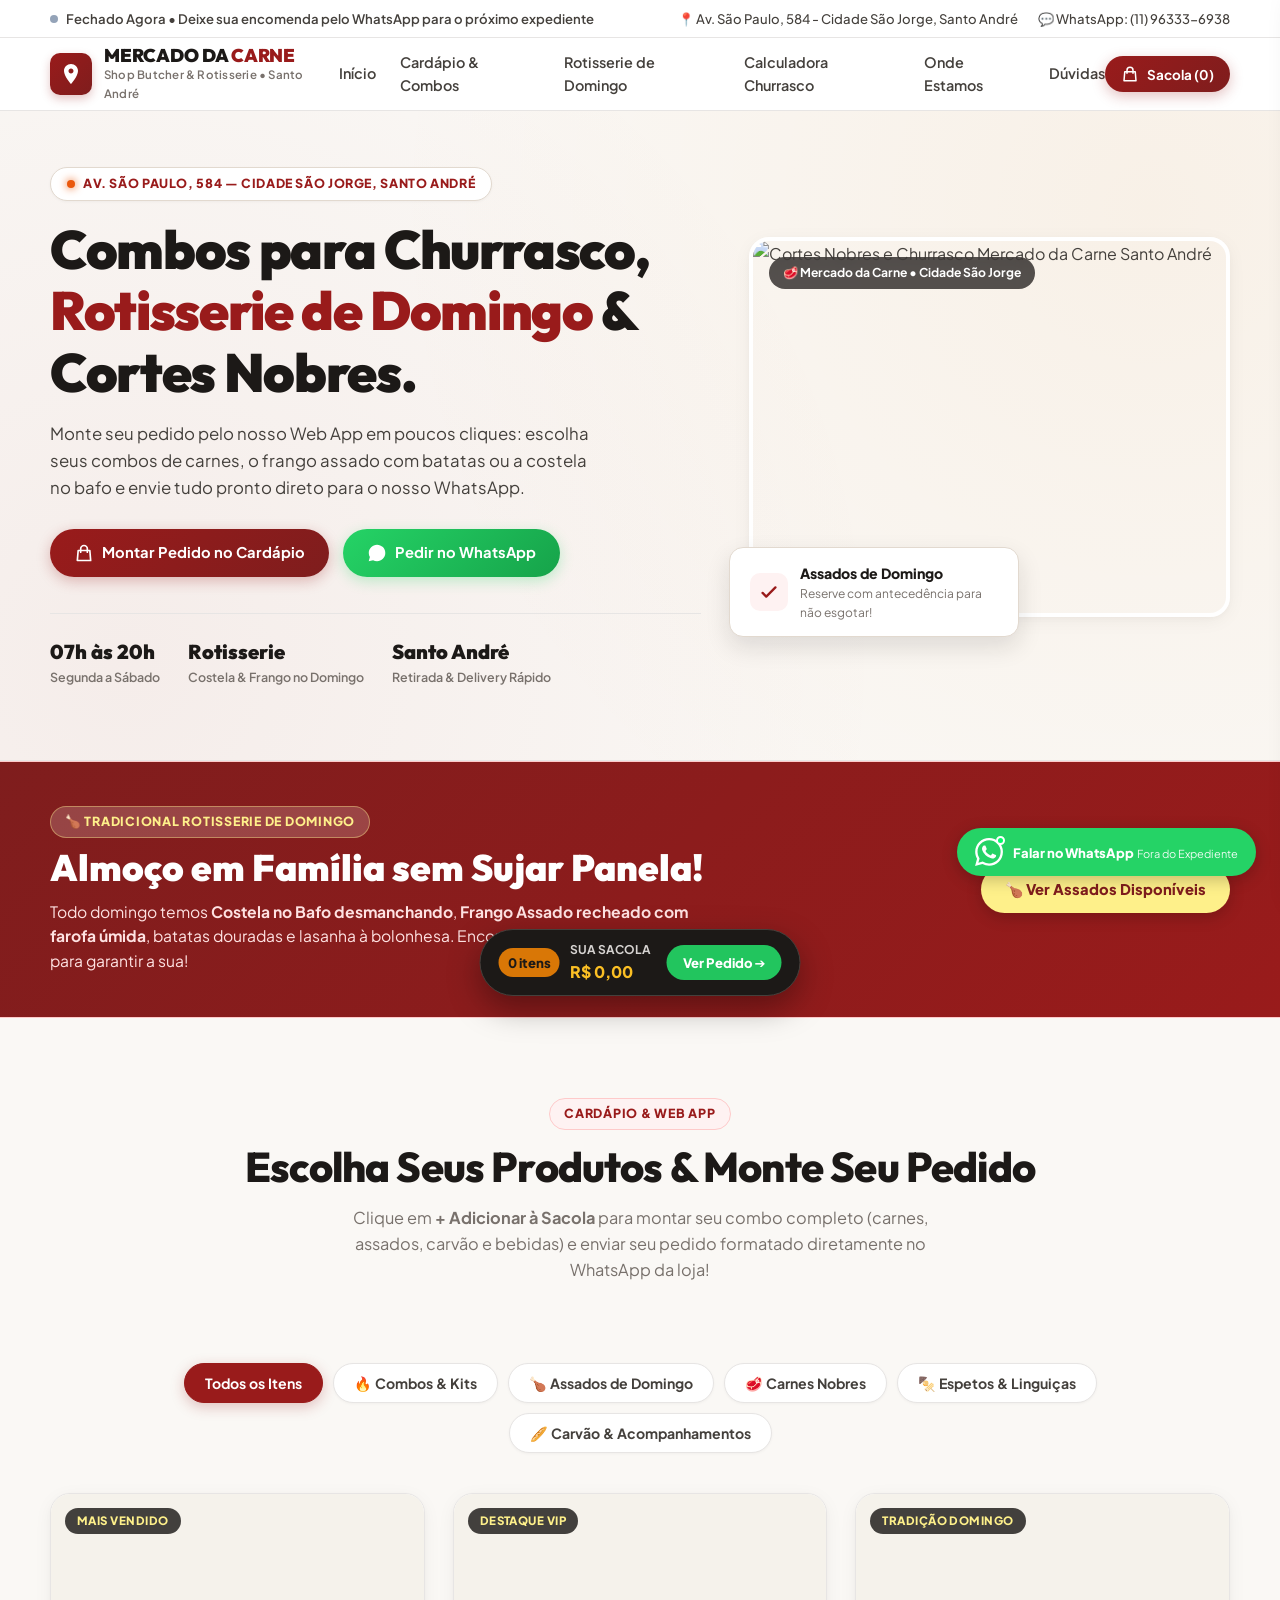
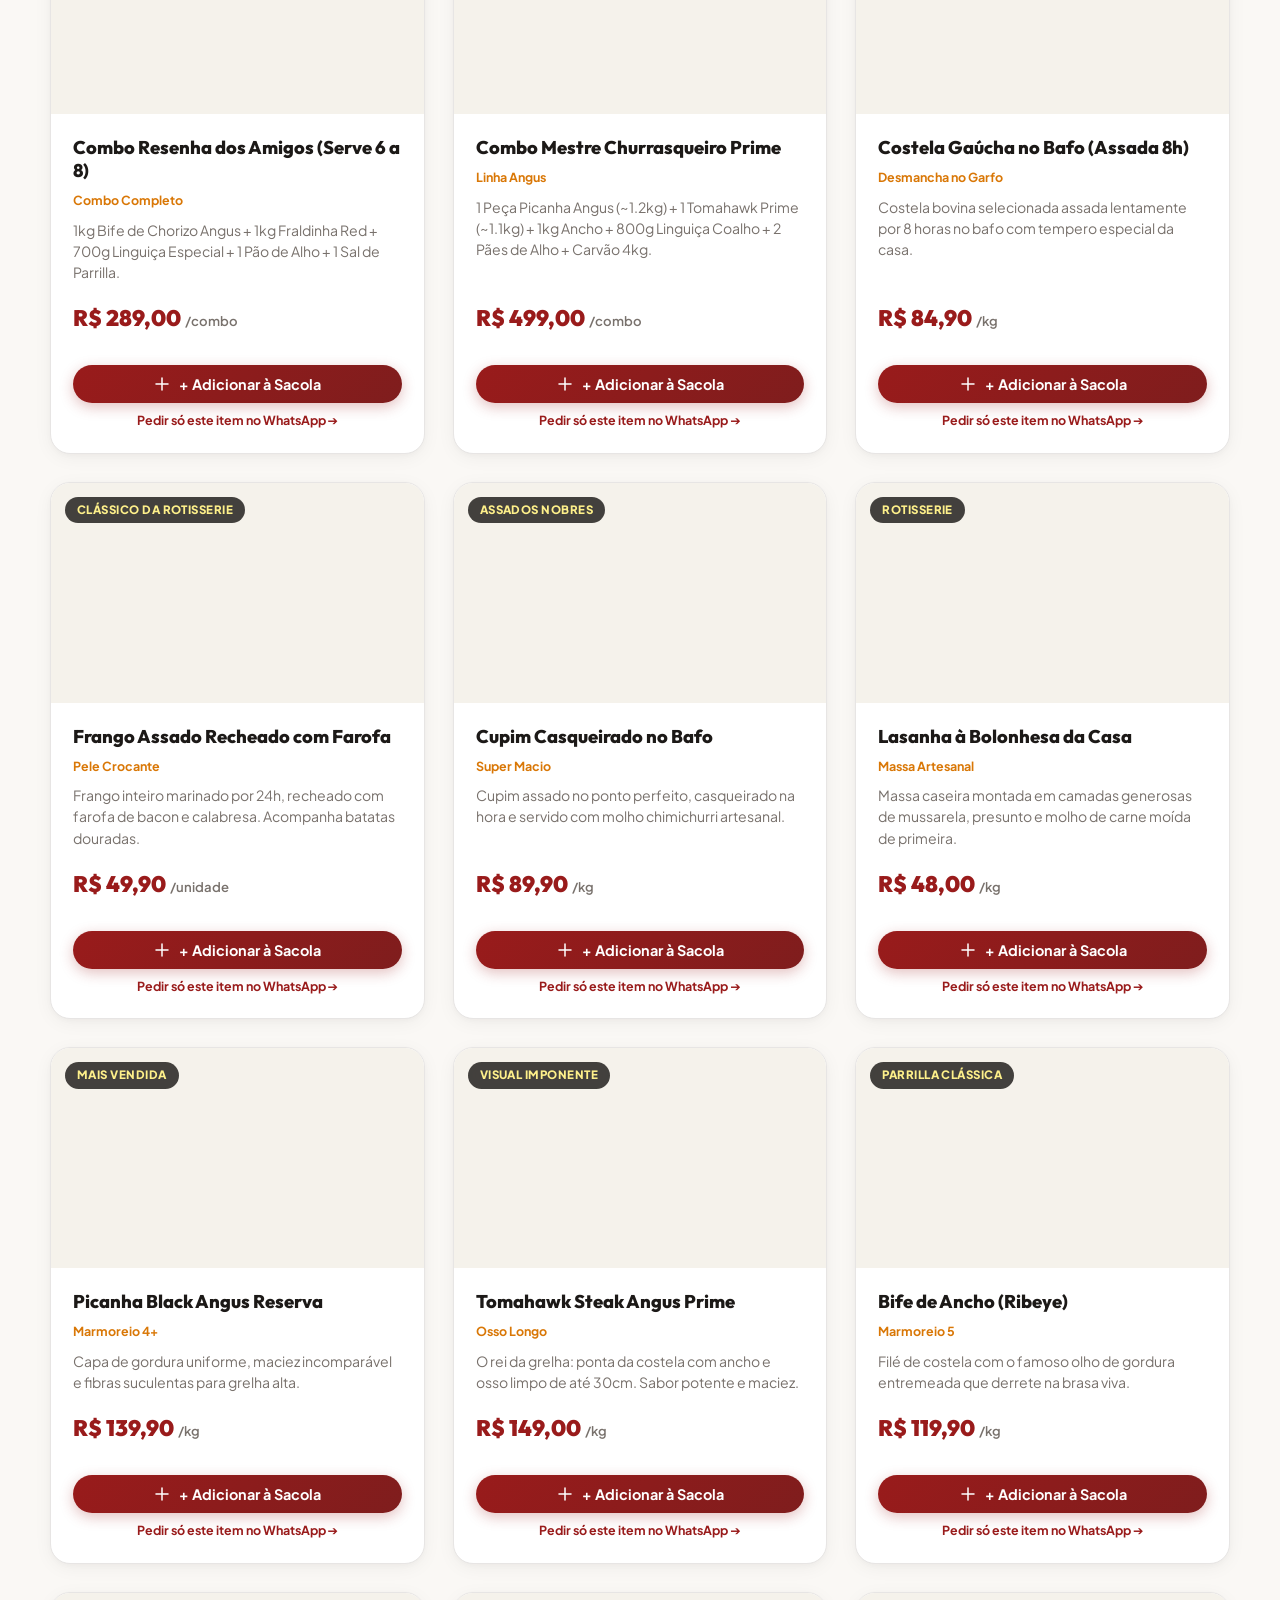
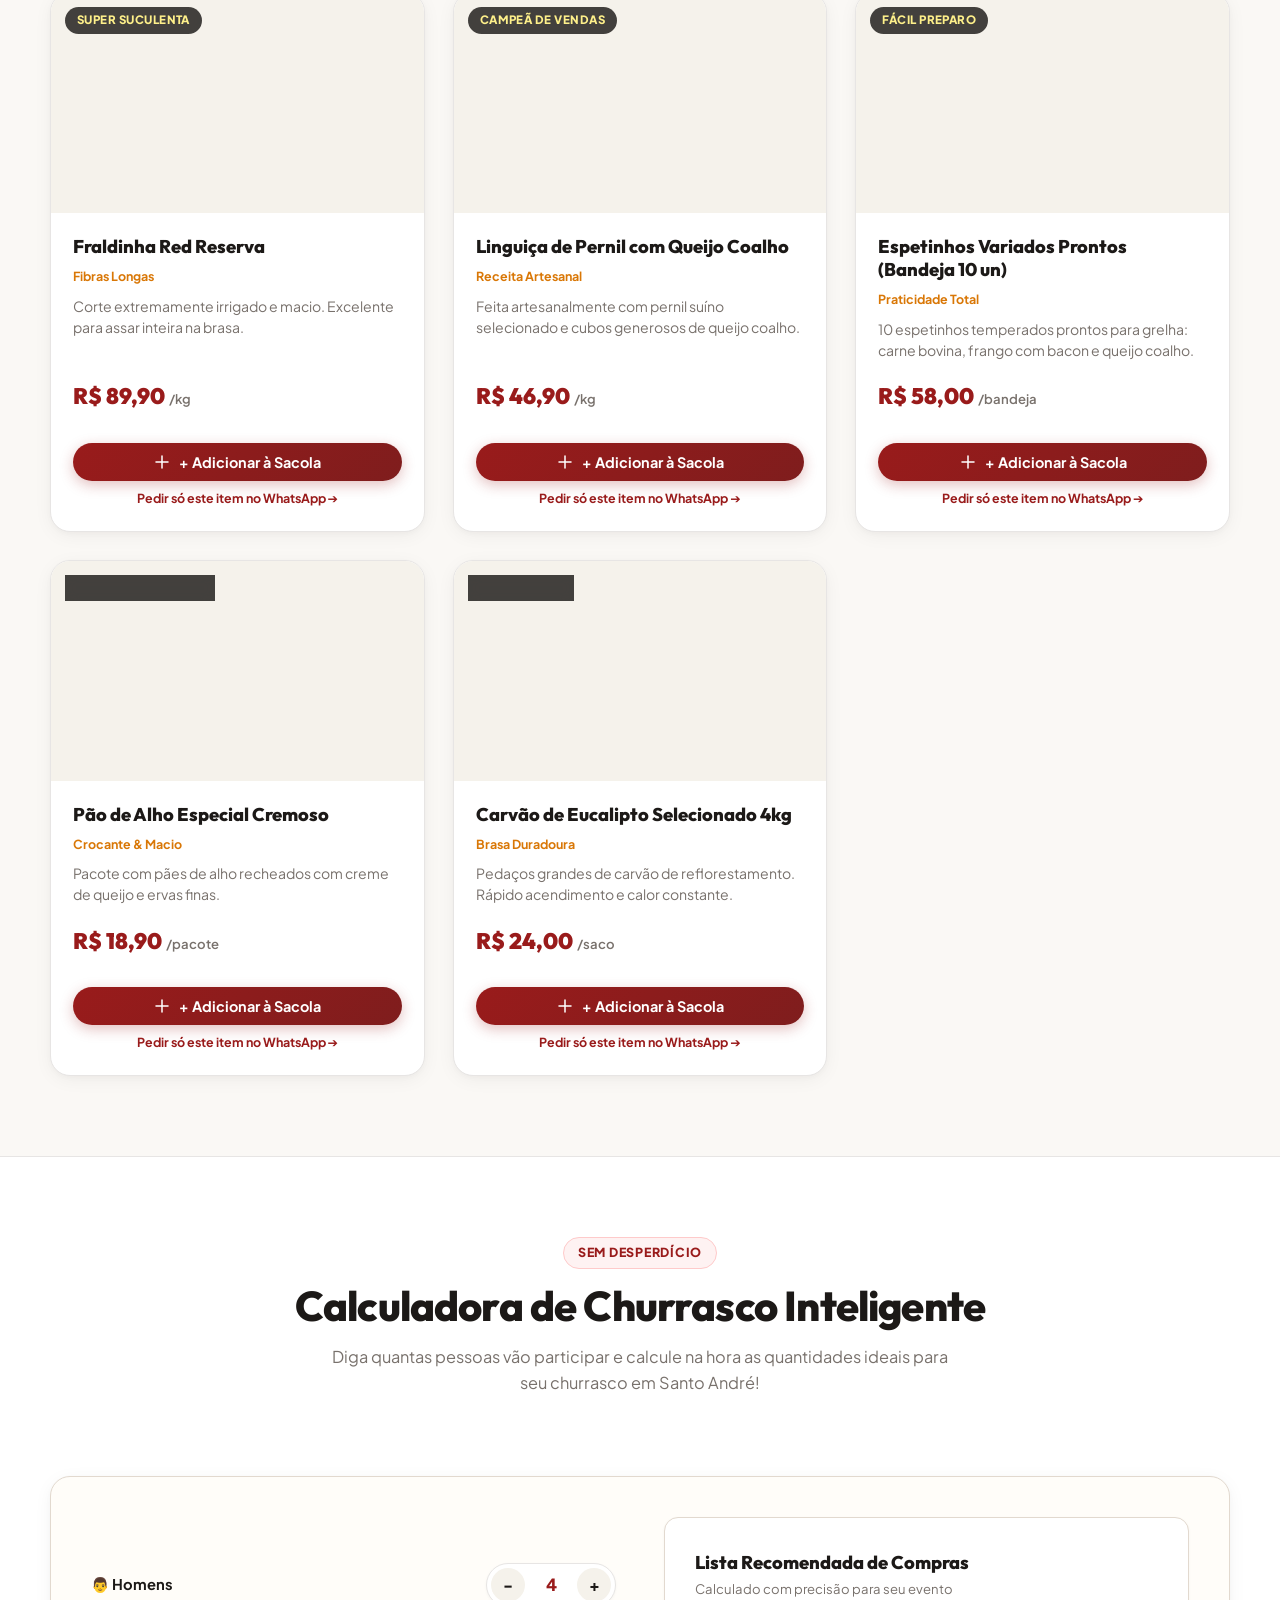
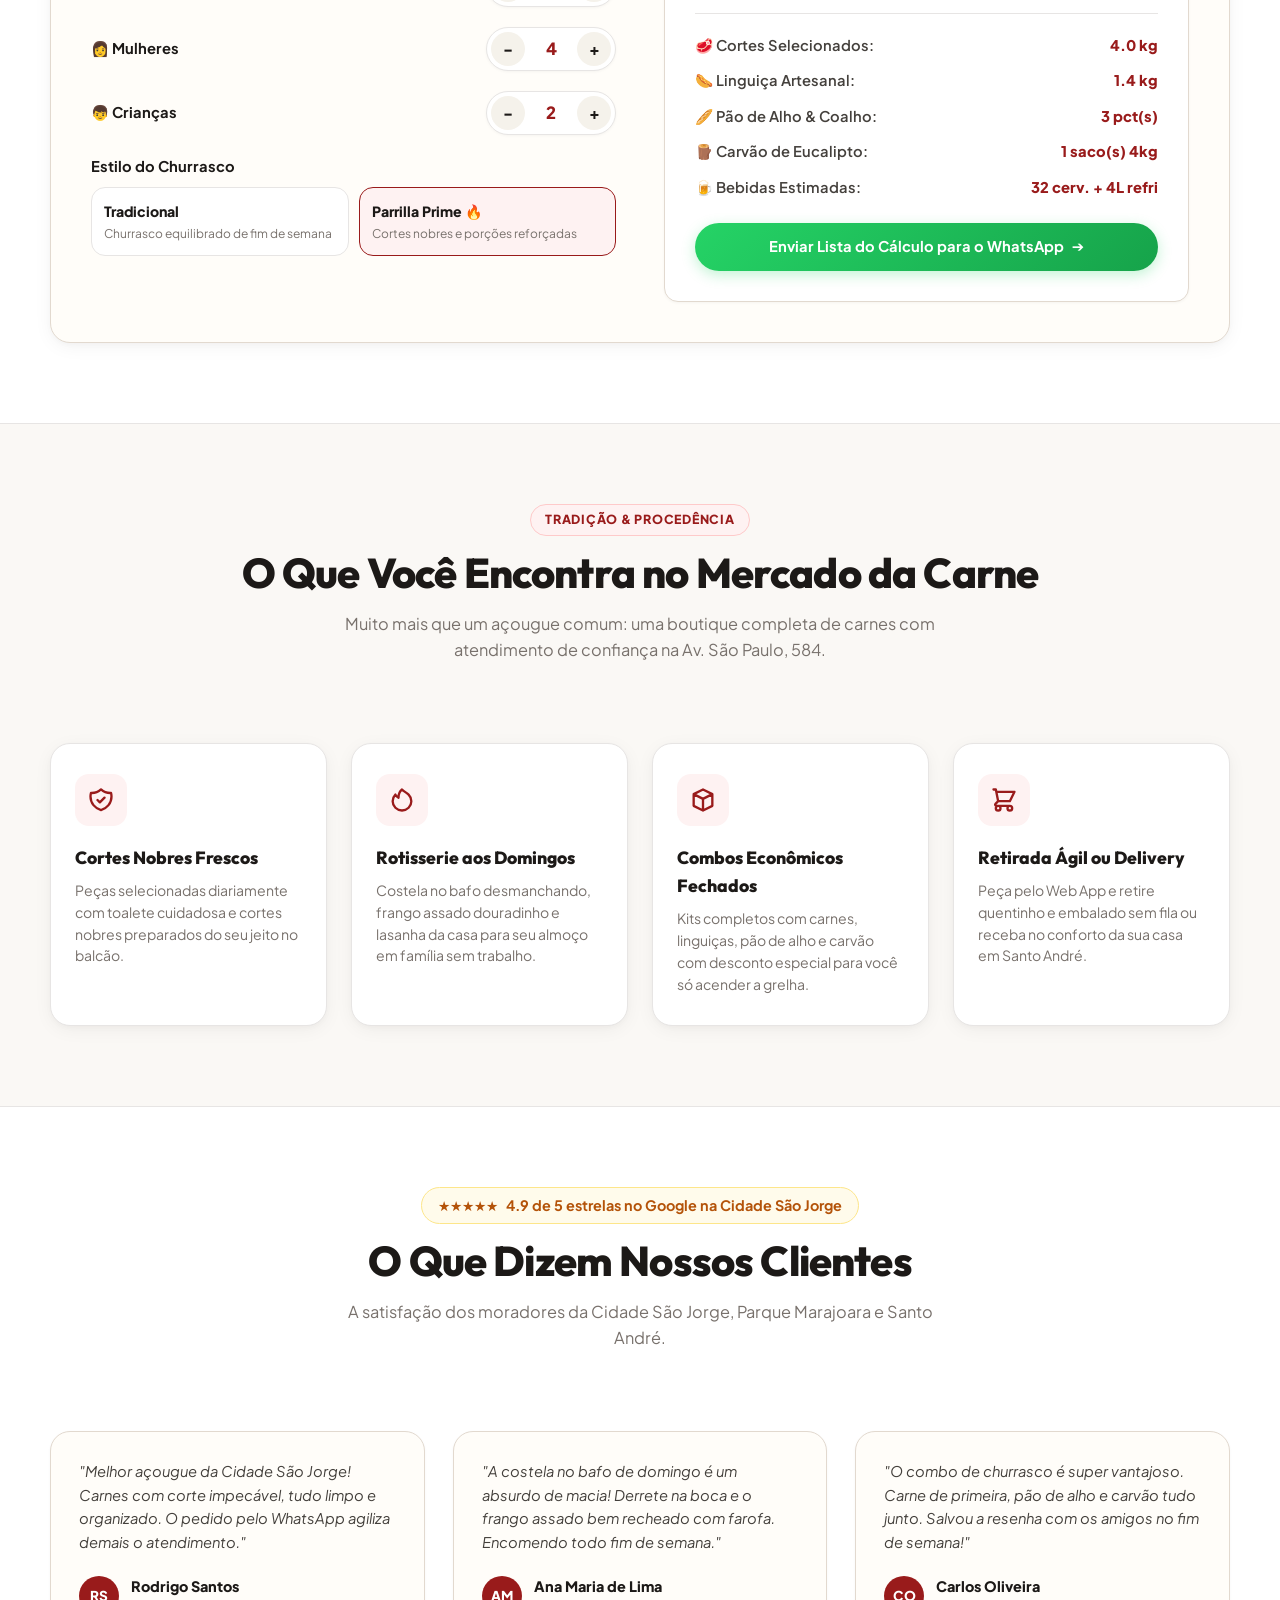
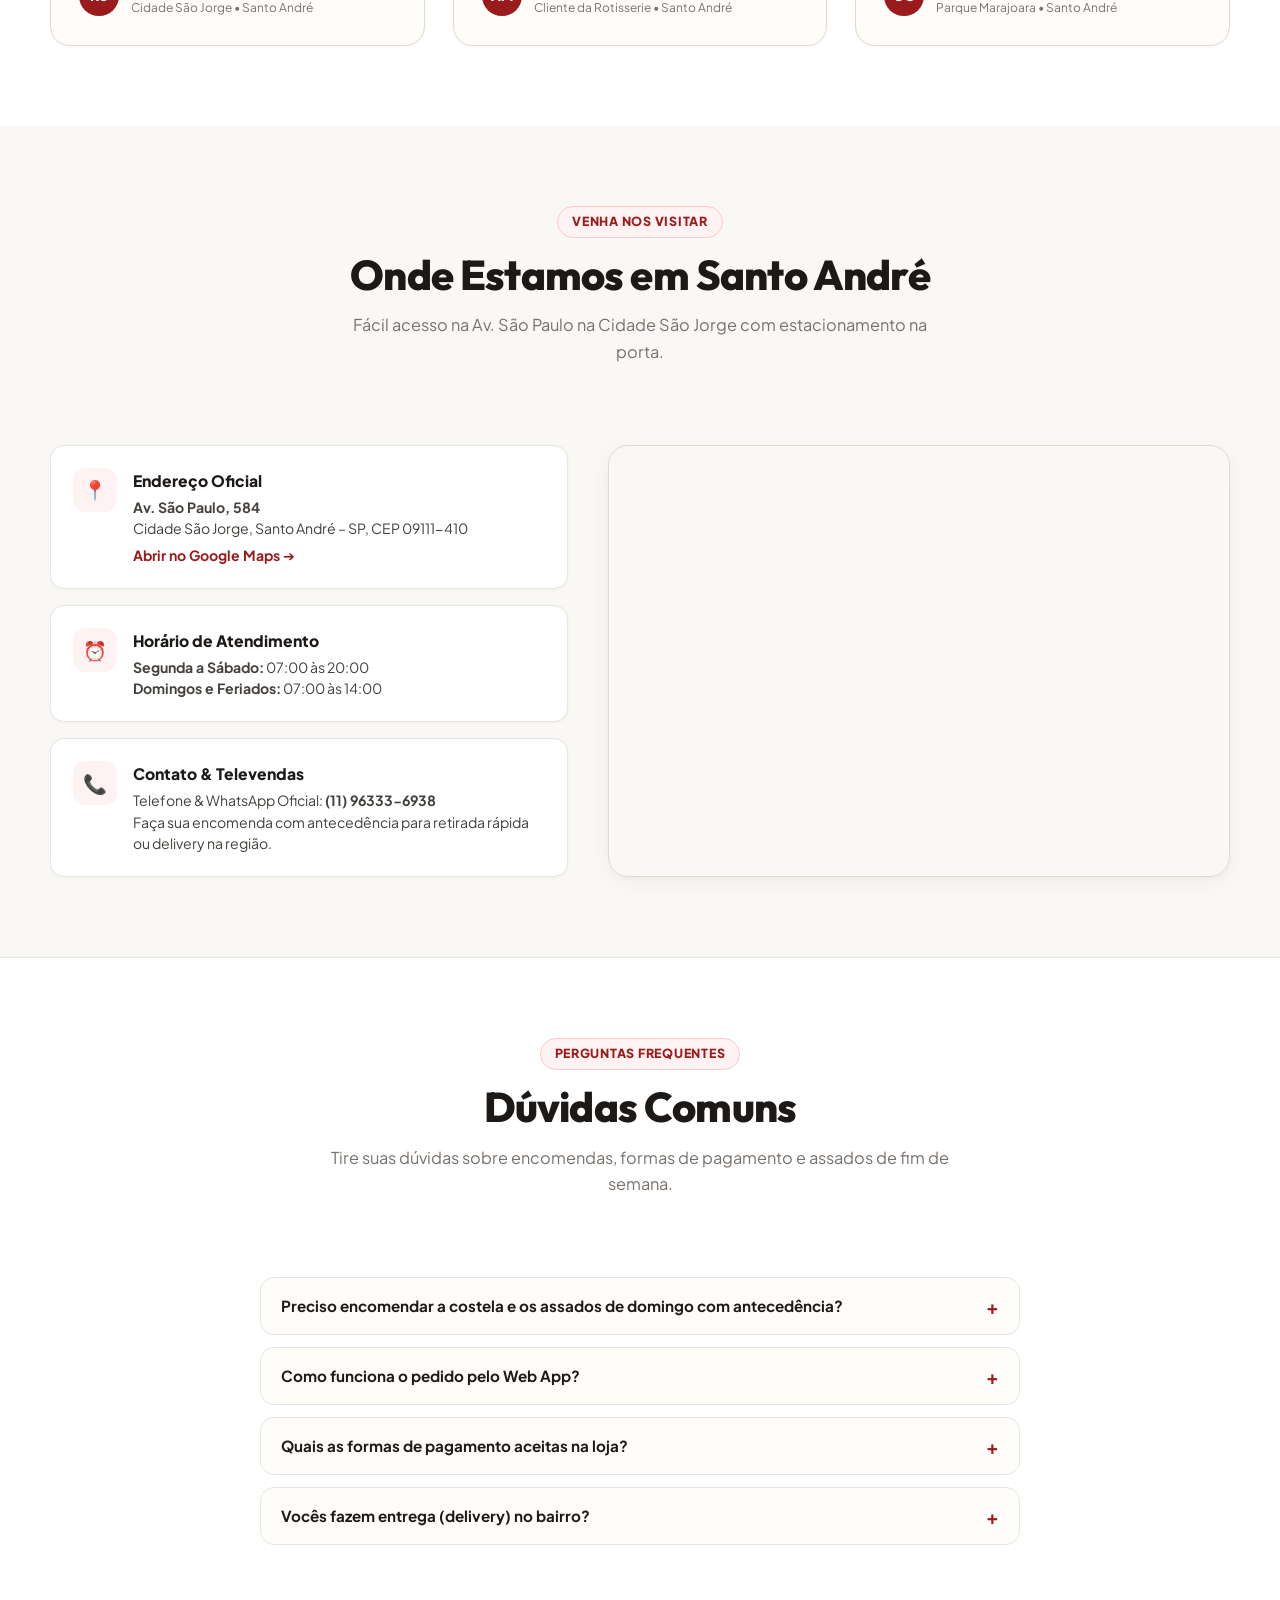
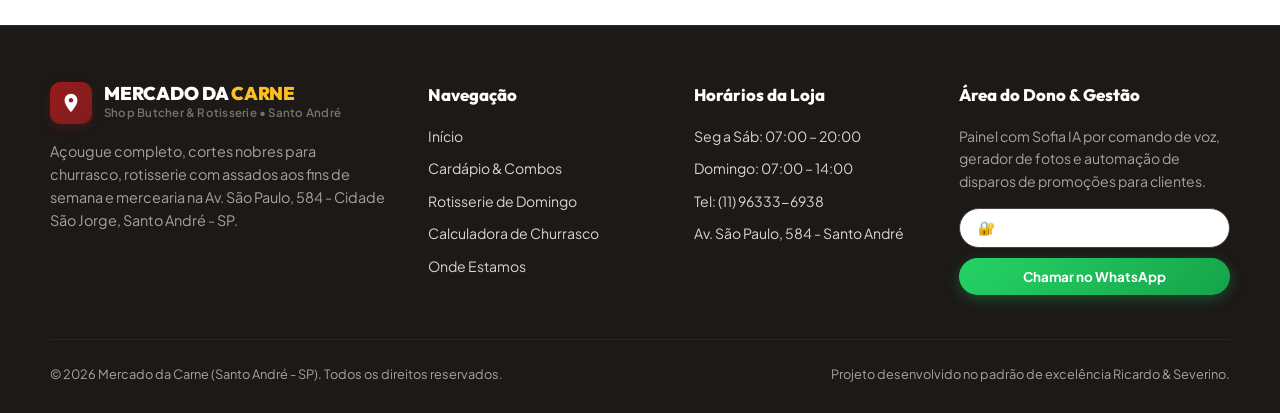
==== commit f386a165: "fix: refatorar template visual, isolar menu mobile apenas para celular, corrigir botões full-width e" ====
--- a/index.html
+++ b/index.html
@@ -112,38 +112,6 @@
     </div>
   </header>
 
-  <!-- Mobile Drawer Menu -->
-  <div class="drawer-backdrop" id="drawerBackdrop"></div>
-  <aside class="mobile-drawer" id="mobileDrawer" aria-label="Menu Mobile">
-    <div class="drawer-header">
-      <div class="logo-text-group">
-        <span class="logo-title">MERCADO DA <span>CARNE</span></span>
-        <span class="logo-subtitle">Shop Butcher & Rotisserie</span>
-      </div>
-      <button id="drawerClose" style="background:transparent; color:#1C1917; font-size:1.5rem; cursor:pointer;">✕</button>
-    </div>
-    <nav class="drawer-nav">
-      <a href="#inicio">Início</a>
-      <a href="#cortes">Cardápio & Combos</a>
-      <a href="#rotisserie-banner">Rotisserie de Domingo</a>
-      <a href="#calculadora">Calculadora de Churrasco</a>
-      <a href="#depoimentos">Avaliações</a>
-      <a href="#localizacao">Como Chegar & Horários</a>
-      <a href="#faq">Perguntas Frequentes</a>
-    </nav>
-    <div style="margin-top:auto; padding-top:24px; display:flex; flex-direction:column; gap:10px;">
-      <button id="btn-drawer-cart" class="btn btn-primary" style="width:100%;">
-        🛒 Ver Minha Sacola (<span id="cart-drawer-toggle-count">0</span>)
-      </button>
-      <a href="https://wa.me/5511963336938" target="_blank" rel="noopener noreferrer" class="btn btn-whatsapp" style="width:100%;">
-        Falar no WhatsApp
-      </a>
-      <a href="admin.html" style="display:block; text-align:center; font-size:0.75rem; color:var(--text-muted); margin-top:10px;">
-        🔐 Painel do Dono (Sofia IA & Estoque)
-      </a>
-    </div>
-  </aside>
-
   <!-- =========================================================================
        3. HERO SECTION (APETITOSA, ALTA CONVERSÃO & WEB APP)
        ========================================================================= -->
@@ -223,16 +191,16 @@
   <!-- =========================================================================
        4. BANNER ROTISSERIE DE DOMINGO
        ========================================================================= -->
-  <section class="rotisserie-banner" id="rotisserie-banner" style="background: linear-gradient(135deg, #7F1D1D 0%, #991B1B 100%); color:#FFFFFF; padding: 48px 0; border-top: 1px solid #FECACA; border-bottom: 1px solid #FECACA;">
-    <div class="container" style="display: flex; flex-direction: column; md:flex-row; align-items: center; justify-content: space-between; gap: 28px;">
-      <div style="max-width: 680px;">
-        <span style="background: rgba(255,255,255,0.2); color: #FEF08A; font-weight: 800; font-size: 0.75rem; text-transform: uppercase; padding: 4px 12px; border-radius: 9999px; letter-spacing: 0.05em; display: inline-block; margin-bottom: 8px;">
+  <section class="rotisserie-banner" id="rotisserie-banner">
+    <div class="container rotisserie-banner-content">
+      <div style="max-width: 660px;">
+        <span class="section-tag" style="background: rgba(255,255,255,0.18); border-color: rgba(254, 240, 138, 0.4); color: #FEF08A; margin-bottom: 8px;">
           🍗 Tradicional Rotisserie de Domingo
         </span>
-        <h2 style="font-family: var(--font-heading); font-size: clamp(1.8rem, 3vw, 2.3rem); font-weight: 900; line-height: 1.2; margin-bottom: 10px;">
+        <h2 style="font-family: var(--font-heading); font-size: clamp(1.8rem, 3.2vw, 2.3rem); font-weight: 900; line-height: 1.2; margin-bottom: 10px;">
           Almoço em Família sem Sujar Panela!
         </h2>
-        <p style="font-size: 1rem; color: #FEE2E2; line-height: 1.5;">
+        <p style="font-size: 0.98rem; color: #FEE2E2; line-height: 1.55;">
           Todo domingo temos <strong>Costela no Bafo desmanchando</strong>, <strong>Frango Assado recheado com farofa úmida</strong>, batatas douradas e lasanha à bolonhesa. Encomende com antecedência para garantir a sua!
         </p>
       </div>
@@ -757,6 +725,39 @@
     </a>
   </div>
 
+  <!-- =========================================================================
+       15. MOBILE DRAWER MENU (EXCLUSIVO PARA DISPOSITIVOS MÓVEIS)
+       ========================================================================= -->
+  <div class="drawer-backdrop" id="drawerBackdrop"></div>
+  <aside class="mobile-drawer" id="mobileDrawer" aria-label="Menu Mobile">
+    <div class="drawer-header">
+      <div class="logo-text-group">
+        <span class="logo-title">MERCADO DA <span>CARNE</span></span>
+        <span class="logo-subtitle">Shop Butcher & Rotisserie</span>
+      </div>
+      <button id="drawerClose" style="background:transparent; color:#1C1917; font-size:1.4rem; cursor:pointer;">✕</button>
+    </div>
+    <nav class="drawer-nav">
+      <a href="#inicio">Início</a>
+      <a href="#cortes">Cardápio & Combos</a>
+      <a href="#rotisserie-banner">Rotisserie de Domingo</a>
+      <a href="#calculadora">Calculadora de Churrasco</a>
+      <a href="#localizacao">Como Chegar & Horários</a>
+      <a href="#faq">Perguntas Frequentes</a>
+    </nav>
+    <div style="margin-top:auto; padding-top:20px; display:flex; flex-direction:column; gap:10px;">
+      <button id="btn-drawer-cart" class="btn btn-primary btn-sm">
+        🛒 Ver Sacola (<span id="cart-drawer-toggle-count">0</span>)
+      </button>
+      <a href="https://wa.me/5511963336938" target="_blank" rel="noopener noreferrer" class="btn btn-whatsapp btn-sm">
+        Falar no WhatsApp
+      </a>
+      <a href="admin.html" style="text-align:center; font-size:0.75rem; color:var(--text-muted); margin-top:6px;">
+        🔐 Painel do Dono (Sofia IA)
+      </a>
+    </div>
+  </aside>
+
   <!-- Scripts Oficiais -->
   <script src="js/db.js"></script>
   <script src="js/main.js"></script>
--- a/css/style.css
+++ b/css/style.css
@@ -1,17 +1,18 @@
 /* ==========================================================================
-   MERCADO DA CARNE — SHOP BUTCHER & ROTISSERIE (SANTO ANDRÉ - SP)
-   Nova Identidade Visual: Gastronômica, Clara, Apetitosa & PWA Mobile First
+   MERCADO DA CARNE — SHOP BUTCHER & ROTISSERIE
+   Av. São Paulo, 584 - Cidade São Jorge, Santo André - SP
+   Design System Gastronômico Impecável, Responsivo & Alta Conversão
    Padrão Oficial Ricardo & Severino
    ========================================================================== */
 
-/* --- VARIÁVEIS DE DESIGN & PALETA GASTRONÔMICA --- */
+/* --- 1. VARIÁVEIS DE DESIGN & TOKENS VISUAIS --- */
 :root {
-  /* Fundo Claro Orgânico & Apetitoso */
+  /* Fundo Claro Apetitoso & Superfícies */
   --bg-page: #FAF8F5;
   --bg-surface: #FFFFFF;
-  --bg-subtle: #F5F2EB;
-  --bg-warm-tint: #FFFDF9;
-  --bg-banner: #7F1D1D;
+  --bg-surface-subtle: #F5F2EB;
+  --bg-warm-card: #FFFDF9;
+  --bg-rotisserie: #7F1D1D;
 
   /* Cores de Marca Gastronômica */
   --brand-burgundy: #991B1B;
@@ -19,41 +20,41 @@
   --brand-burgundy-light: #B91C1C;
   --brand-amber: #D97706;
   --brand-amber-light: #FBBF24;
-  --brand-gold: #B45309;
-  --brand-emerald: #15803D;
-  --brand-emerald-light: #22C55E;
-
-  /* Tipografia & Textos Escuros de Alto Contraste */
-  --text-heading: #1C1917;   /* Stone 900 */
-  --text-body: #44403C;      /* Stone 700 */
-  --text-muted: #78716C;     /* Stone 500 */
+  --brand-emerald: #16A34A;
+  --brand-emerald-dark: #15803D;
+
+  /* Tipografia & Textos de Alto Contraste */
+  --text-heading: #1C1917;
+  --text-body: #44403C;
+  --text-muted: #78716C;
   --text-light: #FFFFFF;
 
-  /* Bordas e Sombras Orgânicas */
-  --border-light: #E7E5E4;   /* Stone 200 */
+  /* Bordas & Sombras */
+  --border-light: #E7E5E4;
   --border-warm: #E2D9CF;
-  --border-brand: rgba(153, 27, 27, 0.2);
-
-  --shadow-sm: 0 1px 3px rgba(28, 25, 23, 0.05);
-  --shadow-card: 0 4px 16px -2px rgba(28, 25, 23, 0.06), 0 2px 4px -2px rgba(28, 25, 23, 0.04);
-  --shadow-card-hover: 0 12px 28px -4px rgba(28, 25, 23, 0.12);
-  --shadow-floating: 0 16px 36px -4px rgba(153, 27, 27, 0.25);
+  --border-burgundy: rgba(153, 27, 27, 0.18);
+
+  --shadow-sm: 0 1px 3px rgba(28, 25, 23, 0.04);
+  --shadow-card: 0 4px 20px -2px rgba(28, 25, 23, 0.06), 0 2px 6px -1px rgba(28, 25, 23, 0.03);
+  --shadow-card-hover: 0 14px 30px -4px rgba(28, 25, 23, 0.12);
+  --shadow-dropdown: 0 10px 25px -5px rgba(28, 25, 23, 0.15);
+  --shadow-floating: 0 12px 32px -4px rgba(153, 27, 27, 0.28);
 
   /* Fontes */
   --font-heading: 'Outfit', -apple-system, sans-serif;
   --font-serif: 'Playfair Display', Georgia, serif;
   --font-body: 'Plus Jakarta Sans', system-ui, sans-serif;
 
-  /* Transições e Raios */
+  /* Raios e Transições */
   --radius-sm: 8px;
   --radius-md: 14px;
-  --radius-lg: 22px;
+  --radius-lg: 20px;
   --radius-full: 9999px;
 
-  --transition: 0.25s cubic-bezier(0.16, 1, 0.3, 1);
-}
-
-/* --- RESET & BOX MODEL --- */
+  --transition: 0.22s cubic-bezier(0.16, 1, 0.3, 1);
+}
+
+/* --- 2. RESET GERAL --- */
 *, *::before, *::after {
   margin: 0;
   padding: 0;
@@ -63,8 +64,8 @@
 html {
   scroll-behavior: smooth;
   font-size: 16px;
+  background-color: var(--bg-page);
   overflow-x: hidden;
-  background-color: var(--bg-page);
 }
 
 body {
@@ -99,96 +100,53 @@
   outline: none;
 }
 
-/* --- CONTAINER & UTILITÁRIOS --- */
 .container {
   width: 100%;
-  max-width: 1240px;
+  max-width: 1220px;
   margin-left: auto;
   margin-right: auto;
   padding-left: 20px;
   padding-right: 20px;
 }
 
-.section-tag {
-  display: inline-flex;
-  align-items: center;
-  gap: 8px;
-  background: #FEF2F2;
-  border: 1px solid #FECACA;
-  color: var(--brand-burgundy);
-  padding: 6px 16px;
-  border-radius: var(--radius-full);
-  font-size: 0.8rem;
-  font-weight: 800;
-  text-transform: uppercase;
-  letter-spacing: 0.08em;
-  margin-bottom: 12px;
-}
-
-.section-title {
-  font-family: var(--font-heading);
-  font-size: clamp(2rem, 3.8vw, 2.75rem);
-  font-weight: 800;
-  color: var(--text-heading);
-  line-height: 1.2;
-  margin-bottom: 14px;
-  letter-spacing: -0.02em;
-}
-
-.section-desc {
-  color: var(--text-muted);
-  font-size: 1.05rem;
-  max-width: 640px;
-  margin-bottom: 40px;
-  line-height: 1.6;
-}
-
-.section-header {
-  text-align: center;
-  display: flex;
-  flex-direction: column;
-  align-items: center;
-  margin-bottom: 48px;
-}
-
-/* --- BOTÕES MODERNOS --- */
+/* --- 3. COMPONENTES: BOTÕES E BADGES --- */
 .btn {
   display: inline-flex;
   align-items: center;
   justify-content: center;
-  gap: 10px;
-  padding: 13px 26px;
+  gap: 8px;
+  padding: 12px 24px;
   border-radius: var(--radius-full);
   font-weight: 700;
-  font-size: 0.95rem;
+  font-size: 0.92rem;
   cursor: pointer;
   transition: all var(--transition);
-  min-height: 48px;
+  text-align: center;
   white-space: nowrap;
 }
 
 .btn-primary {
   background: linear-gradient(135deg, var(--brand-burgundy) 0%, var(--brand-burgundy-dark) 100%);
   color: #FFFFFF;
-  box-shadow: 0 4px 14px rgba(153, 27, 27, 0.3);
+  box-shadow: 0 4px 14px rgba(153, 27, 27, 0.28);
 }
 
 .btn-primary:hover {
   background: linear-gradient(135deg, var(--brand-burgundy-light) 0%, var(--brand-burgundy) 100%);
   transform: translateY(-2px);
-  box-shadow: 0 8px 20px rgba(153, 27, 27, 0.4);
+  box-shadow: 0 6px 18px rgba(153, 27, 27, 0.38);
   color: #FFFFFF;
 }
 
 .btn-whatsapp {
   background: linear-gradient(135deg, #25D366 0%, #16A34A 100%);
   color: #FFFFFF;
-  box-shadow: 0 4px 14px rgba(37, 211, 102, 0.3);
+  box-shadow: 0 4px 14px rgba(37, 211, 102, 0.28);
 }
 
 .btn-whatsapp:hover {
   transform: translateY(-2px);
-  box-shadow: 0 8px 20px rgba(37, 211, 102, 0.45);
+  box-shadow: 0 6px 20px rgba(37, 211, 102, 0.4);
   color: #FFFFFF;
 }
 
@@ -206,12 +164,54 @@
 }
 
 .btn-sm {
-  padding: 8px 18px;
-  font-size: 0.85rem;
-  min-height: 38px;
-}
-
-/* --- TOP BAR LUMINOSA DE ATENDIMENTO --- */
+  padding: 8px 16px;
+  font-size: 0.84rem;
+  min-height: 36px;
+}
+
+.section-tag {
+  display: inline-flex;
+  align-items: center;
+  gap: 6px;
+  background: #FEF2F2;
+  border: 1px solid #FECACA;
+  color: var(--brand-burgundy);
+  padding: 5px 14px;
+  border-radius: var(--radius-full);
+  font-size: 0.78rem;
+  font-weight: 800;
+  text-transform: uppercase;
+  letter-spacing: 0.06em;
+  margin-bottom: 12px;
+}
+
+.section-title {
+  font-family: var(--font-heading);
+  font-size: clamp(1.9rem, 3.5vw, 2.6rem);
+  font-weight: 800;
+  color: var(--text-heading);
+  line-height: 1.22;
+  letter-spacing: -0.02em;
+  margin-bottom: 12px;
+}
+
+.section-desc {
+  color: var(--text-muted);
+  font-size: 1.02rem;
+  max-width: 620px;
+  margin-bottom: 36px;
+  line-height: 1.6;
+}
+
+.section-header {
+  text-align: center;
+  display: flex;
+  flex-direction: column;
+  align-items: center;
+  margin-bottom: 44px;
+}
+
+/* --- 4. TOPBAR DE ATENDIMENTO --- */
 .topbar {
   background: var(--bg-surface);
   border-bottom: 1px solid var(--border-light);
@@ -239,8 +239,8 @@
   width: 8px;
   height: 8px;
   border-radius: 50%;
-  background: var(--brand-emerald-light);
-  box-shadow: 0 0 6px var(--brand-emerald-light);
+  background: var(--brand-emerald);
+  box-shadow: 0 0 6px var(--brand-emerald);
 }
 
 .status-dot-mini.closed {
@@ -266,13 +266,13 @@
   color: var(--brand-burgundy);
 }
 
-/* --- HEADER PRINCIPAL CLARO & ELEGANTE --- */
+/* --- 5. HEADER PRINCIPAL / NAVBAR --- */
 .site-header {
   position: sticky;
   top: 0;
   z-index: 1000;
-  background: rgba(255, 255, 255, 0.95);
-  backdrop-filter: blur(12px);
+  background: rgba(255, 255, 255, 0.94);
+  backdrop-filter: blur(14px);
   border-bottom: 1px solid var(--border-light);
   transition: all var(--transition);
 }
@@ -281,7 +281,7 @@
   display: flex;
   align-items: center;
   justify-content: space-between;
-  height: 78px;
+  height: 72px;
 }
 
 .brand-logo {
@@ -291,15 +291,16 @@
 }
 
 .logo-badge {
-  width: 46px;
-  height: 46px;
+  width: 42px;
+  height: 42px;
   background: linear-gradient(135deg, var(--brand-burgundy) 0%, var(--brand-burgundy-dark) 100%);
-  border-radius: 12px;
+  border-radius: 10px;
   display: flex;
   align-items: center;
   justify-content: center;
   color: #FFFFFF;
   box-shadow: 0 4px 10px rgba(153, 27, 27, 0.25);
+  flex-shrink: 0;
 }
 
 .logo-text-group {
@@ -309,11 +310,11 @@
 
 .logo-title {
   font-family: var(--font-heading);
-  font-size: 1.35rem;
+  font-size: 1.15rem;
   font-weight: 900;
-  letter-spacing: -0.02em;
-  color: var(--text-heading);
-  line-height: 1.1;
+  color: var(--text-heading);
+  letter-spacing: -0.01em;
+  line-height: 1.15;
 }
 
 .logo-title span {
@@ -322,69 +323,32 @@
 
 .logo-subtitle {
   font-size: 0.72rem;
-  text-transform: uppercase;
-  letter-spacing: 0.12em;
+  font-weight: 600;
   color: var(--text-muted);
-  font-weight: 700;
+  letter-spacing: 0.02em;
 }
 
 .nav-menu {
   display: flex;
   align-items: center;
-  gap: 28px;
+  gap: 24px;
 }
 
 .nav-link {
-  font-size: 0.92rem;
+  font-size: 0.9rem;
   font-weight: 600;
   color: var(--text-body);
-  position: relative;
-  padding: 6px 0;
-}
-
-.nav-link::after {
-  content: '';
-  position: absolute;
-  bottom: 0;
-  left: 0;
-  width: 0%;
-  height: 2px;
-  background: var(--brand-burgundy);
-  transition: width var(--transition);
+  transition: color var(--transition);
 }
 
 .nav-link:hover {
   color: var(--brand-burgundy);
 }
 
-.nav-link:hover::after {
-  width: 100%;
-}
-
 .nav-actions {
   display: flex;
   align-items: center;
-  gap: 12px;
-}
-
-.btn-app-install {
-  background: #FEF3C7;
-  color: #92400E;
-  border: 1px solid #FDE68A;
-  padding: 8px 16px;
-  border-radius: var(--radius-full);
-  font-size: 0.82rem;
-  font-weight: 800;
-  display: inline-flex;
-  align-items: center;
-  gap: 6px;
-  cursor: pointer;
-  transition: all var(--transition);
-}
-
-.btn-app-install:hover {
-  background: #FDE68A;
-  transform: translateY(-1px);
+  gap: 10px;
 }
 
 .mobile-toggle {
@@ -399,12 +363,84 @@
   border-radius: var(--radius-sm);
 }
 
-/* --- HERO SECTION APETITOSA & LUMINOSA --- */
+/* --- 6. MOBILE DRAWER (ESTRITAMENTE OCULTO NO DESKTOP!) --- */
+.drawer-backdrop {
+  position: fixed;
+  inset: 0;
+  background: rgba(0, 0, 0, 0.5);
+  backdrop-filter: blur(4px);
+  z-index: 9998;
+  opacity: 0;
+  visibility: hidden;
+  transition: all var(--transition);
+}
+
+.drawer-backdrop.active {
+  opacity: 1;
+  visibility: visible;
+}
+
+.mobile-drawer {
+  position: fixed;
+  top: 0;
+  left: 0;
+  width: 290px;
+  max-width: 85vw;
+  height: 100vh;
+  background: #FFFFFF;
+  z-index: 9999;
+  transform: translateX(-100%);
+  transition: transform 0.3s cubic-bezier(0.16, 1, 0.3, 1);
+  display: flex;
+  flex-direction: column;
+  box-shadow: 10px 0 30px rgba(0, 0, 0, 0.15);
+  padding: 24px;
+}
+
+.mobile-drawer.active {
+  transform: translateX(0);
+}
+
+.drawer-header {
+  display: flex;
+  align-items: center;
+  justify-content: space-between;
+  padding-bottom: 20px;
+  border-bottom: 1px solid var(--border-light);
+  margin-bottom: 20px;
+}
+
+.drawer-nav {
+  display: flex;
+  flex-direction: column;
+  gap: 14px;
+}
+
+.drawer-nav a {
+  font-size: 0.95rem;
+  font-weight: 700;
+  color: var(--text-heading);
+}
+
+.drawer-nav a:hover {
+  color: var(--brand-burgundy);
+}
+
+/* No Desktop, o drawer NUNCA aparece na página! */
+@media (min-width: 769px) {
+  .mobile-drawer,
+  .drawer-backdrop,
+  .mobile-toggle {
+    display: none !important;
+  }
+}
+
+/* --- 7. HERO SECTION (APETITOSA, EDITORIAL & PROPORCIONADA) --- */
 .hero {
   position: relative;
-  padding: 60px 0 80px;
-  background: radial-gradient(circle at 90% 20%, rgba(245, 158, 11, 0.08) 0%, transparent 60%),
-              radial-gradient(circle at 10% 80%, rgba(185, 28, 28, 0.05) 0%, transparent 60%),
+  padding: 56px 0 72px;
+  background: radial-gradient(circle at 90% 15%, rgba(217, 119, 6, 0.06) 0%, transparent 60%),
+              radial-gradient(circle at 10% 85%, rgba(153, 27, 27, 0.05) 0%, transparent 60%),
               var(--bg-page);
   border-bottom: 1px solid var(--border-light);
 }
@@ -413,10 +449,10 @@
   display: grid;
   grid-template-columns: 1.15fr 0.85fr;
   align-items: center;
-  gap: 50px;
-}
-
-.hero-badge-local {
+  gap: 48px;
+}
+
+.hero-badge-live {
   display: inline-flex;
   align-items: center;
   gap: 8px;
@@ -425,51 +461,68 @@
   padding: 6px 16px;
   border-radius: var(--radius-full);
   box-shadow: var(--shadow-sm);
-  margin-bottom: 20px;
-}
-
-.hero-badge-local span {
-  font-size: 0.82rem;
-  font-weight: 700;
-  color: var(--brand-burgundy);
+  margin-bottom: 18px;
+}
+
+.pulsing-fire {
+  width: 8px;
+  height: 8px;
+  border-radius: 50%;
+  background: #EA580C;
+  box-shadow: 0 0 8px #EA580C;
+  animation: pulse-fire 1.8s infinite;
+}
+
+@keyframes pulse-fire {
+  0% { transform: scale(0.95); opacity: 0.8; }
+  50% { transform: scale(1.3); opacity: 1; }
+  100% { transform: scale(0.95); opacity: 0.8; }
+}
+
+.hero-badge-text {
+  font-size: 0.78rem;
+  font-weight: 800;
+  color: var(--brand-burgundy);
+  letter-spacing: 0.05em;
+  text-transform: uppercase;
 }
 
 .hero-title {
   font-family: var(--font-heading);
-  font-size: clamp(2.3rem, 4.8vw, 3.6rem);
+  font-size: clamp(2.2rem, 4.2vw, 3.4rem);
   font-weight: 900;
-  line-height: 1.12;
+  line-height: 1.14;
   letter-spacing: -0.025em;
   color: var(--text-heading);
-  margin-bottom: 20px;
-}
-
-.hero-title span {
+  margin-bottom: 18px;
+}
+
+.gradient-text {
   color: var(--brand-burgundy);
 }
 
 .hero-description {
-  font-size: 1.1rem;
+  font-size: 1.05rem;
   color: var(--text-body);
-  line-height: 1.65;
-  margin-bottom: 32px;
-  max-width: 580px;
+  max-width: 540px;
+  margin-bottom: 28px;
+  line-height: 1.6;
 }
 
 .hero-cta-group {
   display: flex;
   align-items: center;
-  gap: 16px;
+  gap: 14px;
+  margin-bottom: 36px;
   flex-wrap: wrap;
-  margin-bottom: 40px;
 }
 
 .hero-stats-row {
-  display: grid;
-  grid-template-columns: repeat(3, 1fr);
-  gap: 20px;
-  padding-top: 28px;
-  border-top: 1px solid var(--border-warm);
+  display: flex;
+  align-items: center;
+  gap: 28px;
+  padding-top: 22px;
+  border-top: 1px solid var(--border-light);
 }
 
 .hero-stat-item {
@@ -479,37 +532,34 @@
 
 .stat-number {
   font-family: var(--font-heading);
-  font-size: 1.65rem;
   font-weight: 900;
-  color: var(--brand-burgundy);
-  line-height: 1.1;
+  font-size: 1.25rem;
+  color: var(--text-heading);
 }
 
 .stat-label {
   font-size: 0.78rem;
   color: var(--text-muted);
-  text-transform: uppercase;
-  font-weight: 700;
-  letter-spacing: 0.04em;
-}
-
-/* Card Visual Hero */
+  font-weight: 600;
+}
+
+/* Lado Direito da Hero */
 .hero-image-wrapper {
   position: relative;
 }
 
 .hero-main-card {
-  position: relative;
   border-radius: var(--radius-lg);
   overflow: hidden;
-  border: 1px solid var(--border-warm);
-  box-shadow: var(--shadow-card-hover);
-  background: #FFFFFF;
+  box-shadow: var(--shadow-card);
+  border: 4px solid #FFFFFF;
+  position: relative;
+  height: 380px;
 }
 
 .hero-img {
   width: 100%;
-  height: 460px;
+  height: 100%;
   object-fit: cover;
   transition: transform 0.6s ease;
 }
@@ -518,197 +568,99 @@
   transform: scale(1.03);
 }
 
-.hero-badge-overlay {
+.hero-overlay-tag {
   position: absolute;
-  top: 18px;
-  left: 18px;
-  background: rgba(255, 255, 255, 0.95);
+  top: 16px;
+  left: 16px;
+  background: rgba(28, 25, 23, 0.75);
   backdrop-filter: blur(8px);
-  padding: 8px 16px;
+  color: #FFFFFF;
+  padding: 6px 14px;
   border-radius: var(--radius-full);
-  display: flex;
-  align-items: center;
-  gap: 8px;
-  font-size: 0.8rem;
-  font-weight: 800;
-  color: var(--brand-burgundy);
-  box-shadow: var(--shadow-sm);
+  font-size: 0.76rem;
+  font-weight: 700;
 }
 
 .hero-floating-card {
   position: absolute;
   bottom: -20px;
-  right: -15px;
+  left: -20px;
   background: #FFFFFF;
+  padding: 14px 20px;
+  border-radius: var(--radius-md);
+  box-shadow: 0 10px 25px rgba(28, 25, 23, 0.12);
   border: 1px solid var(--border-warm);
-  padding: 16px 20px;
-  border-radius: var(--radius-md);
-  box-shadow: var(--shadow-card-hover);
-  display: flex;
-  align-items: center;
-  gap: 14px;
+  display: flex;
+  align-items: center;
+  gap: 12px;
   max-width: 290px;
-  animation: float 4s ease-in-out infinite;
-}
-
-@keyframes float {
-  0%, 100% { transform: translateY(0); }
-  50% { transform: translateY(-6px); }
 }
 
 .floating-icon {
-  width: 44px;
-  height: 44px;
+  width: 38px;
+  height: 38px;
+  border-radius: 10px;
   background: #FEF2F2;
-  border-radius: 12px;
+  color: var(--brand-burgundy);
   display: flex;
   align-items: center;
   justify-content: center;
-  color: var(--brand-burgundy);
-  font-size: 1.3rem;
   flex-shrink: 0;
 }
 
 .floating-title {
+  font-weight: 800;
   font-size: 0.88rem;
-  font-weight: 800;
   color: var(--text-heading);
 }
 
 .floating-subtitle {
-  font-size: 0.76rem;
-  color: var(--brand-emerald);
-  font-weight: 700;
-}
-
-/* --- BANNER DE AVISO DA ROTISSERIE DE DOMINGO --- */
+  font-size: 0.75rem;
+  color: var(--text-muted);
+}
+
+/* --- 8. BANNER ROTISSERIE DE DOMINGO --- */
 .rotisserie-banner {
   background: linear-gradient(135deg, #7F1D1D 0%, #991B1B 100%);
   color: #FFFFFF;
-  padding: 24px 0;
-}
-
-.banner-content {
-  display: flex;
+  padding: 44px 0;
+  border-top: 1px solid #FECACA;
+  border-bottom: 1px solid #FECACA;
+}
+
+.rotisserie-banner-content {
+  display: flex;
+  flex-direction: row;
   align-items: center;
   justify-content: space-between;
-  gap: 20px;
+  gap: 32px;
+}
+
+/* --- 9. VITRINE DE PRODUTOS & ABAS --- */
+.showcase {
+  padding: 80px 0;
+}
+
+.category-tabs {
+  display: flex;
+  align-items: center;
+  justify-content: center;
+  gap: 10px;
+  margin-bottom: 40px;
   flex-wrap: wrap;
 }
 
-.banner-text-box h3 {
-  font-family: var(--font-heading);
-  font-size: 1.25rem;
-  font-weight: 800;
-  margin-bottom: 4px;
-}
-
-.banner-text-box p {
-  font-size: 0.9rem;
-  opacity: 0.9;
-}
-
-.banner-cta {
-  background: #FFFFFF;
-  color: var(--brand-burgundy);
-  padding: 10px 22px;
-  border-radius: var(--radius-full);
-  font-weight: 800;
-  font-size: 0.88rem;
-  box-shadow: var(--shadow-sm);
-  display: inline-flex;
-  align-items: center;
-  gap: 8px;
-}
-
-.banner-cta:hover {
-  background: #FEF3C7;
-  transform: translateY(-2px);
-}
-
-/* --- DIFERENCIAIS CLAROS & MODERNOS --- */
-.differentials {
-  padding: 80px 0;
+.tab-btn {
   background: var(--bg-surface);
-  border-bottom: 1px solid var(--border-light);
-}
-
-.diff-grid {
-  display: grid;
-  grid-template-columns: repeat(4, 1fr);
-  gap: 24px;
-}
-
-.diff-card {
-  background: var(--bg-warm-tint);
-  border: 1px solid var(--border-warm);
-  padding: 30px 24px;
-  border-radius: var(--radius-md);
-  transition: all var(--transition);
-  display: flex;
-  flex-direction: column;
-}
-
-.diff-card:hover {
-  transform: translateY(-5px);
-  border-color: var(--brand-burgundy);
-  box-shadow: var(--shadow-card-hover);
-  background: #FFFFFF;
-}
-
-.diff-icon-box {
-  width: 52px;
-  height: 52px;
-  background: #FEF2F2;
-  border: 1px solid #FECACA;
-  border-radius: 14px;
-  display: flex;
-  align-items: center;
-  justify-content: center;
-  color: var(--brand-burgundy);
-  margin-bottom: 18px;
-  font-size: 1.4rem;
-}
-
-.diff-card h3 {
-  font-family: var(--font-heading);
-  font-size: 1.15rem;
-  font-weight: 800;
-  margin-bottom: 10px;
-  color: var(--text-heading);
-}
-
-.diff-card p {
-  font-size: 0.9rem;
+  border: 1px solid var(--border-light);
   color: var(--text-body);
-  line-height: 1.55;
-}
-
-/* --- VITRINE / CARDÁPIO INTERATIVO COM SACOLA --- */
-.showcase {
-  padding: 90px 0;
-  background: var(--bg-page);
-}
-
-.category-tabs {
-  display: flex;
-  justify-content: center;
-  align-items: center;
-  gap: 10px;
-  flex-wrap: wrap;
-  margin-bottom: 44px;
-}
-
-.tab-btn {
   padding: 10px 20px;
   border-radius: var(--radius-full);
-  background: var(--bg-surface);
-  border: 1px solid var(--border-warm);
-  color: var(--text-body);
   font-weight: 700;
   font-size: 0.88rem;
   cursor: pointer;
   transition: all var(--transition);
+  box-shadow: var(--shadow-sm);
 }
 
 .tab-btn:hover {
@@ -720,9 +672,10 @@
   background: var(--brand-burgundy);
   color: #FFFFFF;
   border-color: var(--brand-burgundy);
-  box-shadow: 0 4px 12px rgba(153, 27, 27, 0.25);
-}
-
+  box-shadow: 0 4px 14px rgba(153, 27, 27, 0.25);
+}
+
+/* Grade de Produtos */
 .cuts-grid {
   display: grid;
   grid-template-columns: repeat(3, 1fr);
@@ -732,18 +685,18 @@
 .cut-card {
   background: var(--bg-surface);
   border: 1px solid var(--border-light);
-  border-radius: var(--radius-md);
+  border-radius: var(--radius-lg);
   overflow: hidden;
+  box-shadow: var(--shadow-card);
   transition: all var(--transition);
   display: flex;
   flex-direction: column;
-  box-shadow: var(--shadow-card);
 }
 
 .cut-card:hover {
-  transform: translateY(-5px);
+  transform: translateY(-4px);
   box-shadow: var(--shadow-card-hover);
-  border-color: var(--border-warm);
+  border-color: var(--border-burgundy);
 }
 
 .cut-img-wrapper {
@@ -757,54 +710,54 @@
   width: 100%;
   height: 100%;
   object-fit: cover;
-  transition: transform 0.5s ease;
+  transition: transform 0.4s ease;
 }
 
 .cut-card:hover .cut-img {
   transform: scale(1.05);
 }
 
-.cut-tag {
+.cut-badge {
   position: absolute;
-  top: 12px;
-  left: 12px;
-  background: rgba(255, 255, 255, 0.95);
-  backdrop-filter: blur(4px);
-  color: var(--brand-burgundy);
-  border: 1px solid #FECACA;
+  top: 14px;
+  left: 14px;
+  background: rgba(28, 25, 23, 0.82);
+  backdrop-filter: blur(6px);
+  color: #FEF08A;
+  font-size: 0.72rem;
+  font-weight: 800;
   padding: 4px 12px;
   border-radius: var(--radius-full);
-  font-size: 0.75rem;
-  font-weight: 800;
+  letter-spacing: 0.04em;
   text-transform: uppercase;
+  z-index: 2;
+}
+
+.cut-body {
+  padding: 22px;
+  display: flex;
+  flex-direction: column;
+  flex-grow: 1;
+}
+
+.cut-header {
+  margin-bottom: 8px;
+}
+
+.cut-name {
+  font-family: var(--font-heading);
+  font-size: 1.15rem;
+  font-weight: 800;
+  color: var(--text-heading);
+  line-height: 1.25;
+  margin-bottom: 4px;
 }
 
 .cut-marbling {
-  position: absolute;
-  bottom: 12px;
-  right: 12px;
-  background: rgba(28, 25, 23, 0.8);
-  backdrop-filter: blur(4px);
-  color: #FFFFFF;
-  padding: 3px 10px;
-  border-radius: var(--radius-sm);
-  font-size: 0.72rem;
+  font-size: 0.78rem;
   font-weight: 700;
-}
-
-.cut-content {
-  padding: 22px;
-  display: flex;
-  flex-direction: column;
-  flex-grow: 1;
-}
-
-.cut-title {
-  font-family: var(--font-heading);
-  font-size: 1.25rem;
-  font-weight: 800;
-  color: var(--text-heading);
-  margin-bottom: 8px;
+  color: var(--brand-amber);
+  display: inline-block;
 }
 
 .cut-desc {
@@ -815,252 +768,36 @@
   flex-grow: 1;
 }
 
-.cut-footer {
-  display: flex;
-  align-items: center;
-  justify-content: space-between;
-  padding-top: 16px;
-  border-top: 1px solid var(--border-light);
-}
-
-.cut-price-box {
-  display: flex;
-  flex-direction: column;
-}
-
-.cut-price-label {
-  font-size: 0.72rem;
+.cut-price-row {
+  display: flex;
+  align-items: baseline;
+  gap: 4px;
+  margin-bottom: 14px;
+}
+
+.cut-price {
+  font-family: var(--font-heading);
+  font-size: 1.4rem;
+  font-weight: 900;
+  color: var(--brand-burgundy);
+}
+
+.cut-unit {
+  font-size: 0.82rem;
   color: var(--text-muted);
-  text-transform: uppercase;
-  font-weight: 700;
-}
-
-.cut-price {
-  font-size: 1.25rem;
-  font-weight: 900;
-  color: var(--brand-burgundy);
-}
-
-.btn-add-cart {
-  display: inline-flex;
-  align-items: center;
-  gap: 6px;
-  padding: 8px 16px;
-  border-radius: var(--radius-full);
-  background: #FEF2F2;
-  border: 1px solid #FECACA;
-  color: var(--brand-burgundy);
-  font-size: 0.82rem;
-  font-weight: 800;
-  cursor: pointer;
-  transition: all var(--transition);
-}
-
-.btn-add-cart:hover {
-  background: var(--brand-burgundy);
-  color: #FFFFFF;
-  border-color: var(--brand-burgundy);
-}
-
-/* --- BARRA FLUTUANTE DA SACOLA DE PEDIDOS --- */
-.floating-cart-bar {
-  position: fixed;
-  bottom: 24px;
-  left: 50%;
-  transform: translateX(-50%) translateY(120%);
-  z-index: 9990;
-  background: #1C1917;
-  color: #FFFFFF;
-  padding: 12px 24px;
-  border-radius: var(--radius-full);
-  box-shadow: 0 10px 30px rgba(0, 0, 0, 0.35);
-  display: flex;
-  align-items: center;
-  gap: 20px;
-  transition: transform 0.35s cubic-bezier(0.16, 1, 0.3, 1);
-  cursor: pointer;
-  min-width: 320px;
-  max-width: 90vw;
-  justify-content: space-between;
-}
-
-.floating-cart-bar.active {
-  transform: translateX(-50%) translateY(0);
-}
-
-.cart-bar-info {
-  display: flex;
-  align-items: center;
-  gap: 12px;
-}
-
-.cart-bar-count {
-  background: var(--brand-amber);
-  color: #1C1917;
-  font-weight: 900;
-  font-size: 0.85rem;
-  padding: 4px 10px;
-  border-radius: var(--radius-full);
-}
-
-.cart-bar-total {
-  font-weight: 800;
-  font-size: 1.05rem;
-  color: #FBBF24;
-}
-
-.cart-bar-btn {
-  background: #22C55E;
-  color: #FFFFFF;
-  font-weight: 800;
-  font-size: 0.85rem;
-  padding: 8px 18px;
-  border-radius: var(--radius-full);
-}
-
-/* --- DRAWER LATERAL DA SACOLA --- */
-.cart-drawer-backdrop {
-  position: fixed;
-  inset: 0;
-  background: rgba(0, 0, 0, 0.6);
-  backdrop-filter: blur(4px);
-  z-index: 10000;
-  opacity: 0;
-  visibility: hidden;
-  transition: all var(--transition);
-}
-
-.cart-drawer-backdrop.active {
-  opacity: 1;
-  visibility: visible;
-}
-
-.cart-drawer {
-  position: fixed;
-  top: 0;
-  right: -420px;
-  width: 400px;
-  max-width: 90vw;
-  height: 100%;
-  background: #FFFFFF;
-  z-index: 10010;
-  box-shadow: -10px 0 30px rgba(0, 0, 0, 0.2);
-  display: flex;
-  flex-direction: column;
-  transition: right 0.35s cubic-bezier(0.16, 1, 0.3, 1);
-}
-
-.cart-drawer.active {
-  right: 0;
-}
-
-.cart-drawer-header {
-  padding: 20px 24px;
-  border-bottom: 1px solid var(--border-light);
-  display: flex;
-  justify-content: space-between;
-  align-items: center;
-}
-
-.cart-drawer-title {
-  font-family: var(--font-heading);
-  font-weight: 800;
-  font-size: 1.25rem;
-  color: var(--text-heading);
-}
-
-.cart-drawer-items {
-  flex-grow: 1;
-  overflow-y: auto;
-  padding: 20px 24px;
-  display: flex;
-  flex-direction: column;
-  gap: 16px;
-}
-
-.cart-item-row {
-  display: flex;
-  align-items: center;
-  justify-content: space-between;
-  gap: 12px;
-  padding-bottom: 14px;
-  border-bottom: 1px solid var(--border-light);
-}
-
-.cart-item-info {
-  display: flex;
-  flex-direction: column;
-  flex-grow: 1;
-}
-
-.cart-item-name {
-  font-weight: 700;
-  font-size: 0.92rem;
-  color: var(--text-heading);
-}
-
-.cart-item-price {
-  font-size: 0.85rem;
-  color: var(--brand-burgundy);
-  font-weight: 800;
-}
-
-.cart-item-controls {
-  display: flex;
-  align-items: center;
-  gap: 8px;
-}
-
-.btn-qty {
-  width: 28px;
-  height: 28px;
-  border-radius: 50%;
-  background: var(--bg-subtle);
-  color: var(--text-heading);
-  cursor: pointer;
-  display: flex;
-  align-items: center;
-  justify-content: center;
-  font-weight: 800;
-}
-
-.cart-drawer-footer {
-  padding: 20px 24px;
-  border-top: 1px solid var(--border-light);
-  background: var(--bg-warm-tint);
-  display: flex;
-  flex-direction: column;
-  gap: 16px;
-}
-
-.cart-drawer-total-row {
-  display: flex;
-  justify-content: space-between;
-  align-items: baseline;
-}
-
-.total-label {
-  font-weight: 700;
-  color: var(--text-body);
-}
-
-.total-val {
-  font-family: var(--font-heading);
-  font-weight: 900;
-  font-size: 1.5rem;
-  color: var(--brand-burgundy);
-}
-
-/* --- CALCULADORA DE CHURRASCO CLARA --- */
+  font-weight: 600;
+}
+
+/* --- 10. CALCULADORA DE CHURRASCO --- */
 .calculator-section {
-  padding: 90px 0;
+  padding: 80px 0;
   background: var(--bg-surface);
   border-top: 1px solid var(--border-light);
   border-bottom: 1px solid var(--border-light);
 }
 
 .calc-box {
-  background: var(--bg-warm-tint);
+  background: var(--bg-warm-card);
   border: 1px solid var(--border-warm);
   border-radius: var(--radius-lg);
   padding: 40px;
@@ -1074,13 +811,13 @@
 .calc-inputs {
   display: flex;
   flex-direction: column;
-  gap: 24px;
+  gap: 20px;
 }
 
 .input-group {
   display: flex;
   flex-direction: column;
-  gap: 10px;
+  gap: 8px;
 }
 
 .input-header {
@@ -1090,7 +827,7 @@
 }
 
 .input-label {
-  font-size: 0.95rem;
+  font-size: 0.92rem;
   font-weight: 700;
   color: var(--text-heading);
 }
@@ -1107,17 +844,17 @@
 }
 
 .btn-counter {
-  width: 36px;
-  height: 36px;
+  width: 34px;
+  height: 34px;
   border-radius: 50%;
-  background: var(--bg-subtle);
+  background: var(--bg-surface-subtle);
   color: var(--text-heading);
   cursor: pointer;
   display: flex;
   align-items: center;
   justify-content: center;
   font-weight: 800;
-  font-size: 1.1rem;
+  font-size: 1rem;
   transition: all var(--transition);
 }
 
@@ -1127,28 +864,29 @@
 }
 
 .counter-val {
-  min-width: 32px;
+  min-width: 28px;
   text-align: center;
   font-weight: 800;
-  font-size: 1.1rem;
+  font-size: 1.05rem;
   color: var(--brand-burgundy);
 }
 
 .churrasco-style-group {
   display: grid;
   grid-template-columns: 1fr 1fr;
-  gap: 12px;
+  gap: 10px;
 }
 
 .style-option {
   background: #FFFFFF;
   border: 1px solid var(--border-light);
   border-radius: var(--radius-md);
-  padding: 14px;
+  padding: 12px;
   cursor: pointer;
   transition: all var(--transition);
   display: flex;
   flex-direction: column;
+  gap: 2px;
 }
 
 .style-option.active {
@@ -1158,7 +896,7 @@
 
 .style-title {
   font-weight: 800;
-  font-size: 0.92rem;
+  font-size: 0.88rem;
   color: var(--text-heading);
 }
 
@@ -1171,22 +909,20 @@
   background: #FFFFFF;
   border: 1px solid var(--border-warm);
   border-radius: var(--radius-md);
-  padding: 32px;
-  display: flex;
-  flex-direction: column;
+  padding: 30px;
   box-shadow: var(--shadow-sm);
 }
 
 .results-header {
+  margin-bottom: 20px;
+  padding-bottom: 14px;
   border-bottom: 1px solid var(--border-light);
-  padding-bottom: 14px;
-  margin-bottom: 18px;
 }
 
 .results-header h3 {
   font-family: var(--font-heading);
-  font-size: 1.35rem;
-  font-weight: 800;
+  font-weight: 800;
+  font-size: 1.15rem;
   color: var(--text-heading);
 }
 
@@ -1198,7 +934,7 @@
 .results-list {
   display: flex;
   flex-direction: column;
-  gap: 14px;
+  gap: 12px;
   margin-bottom: 24px;
 }
 
@@ -1217,30 +953,156 @@
 .result-qty {
   font-weight: 800;
   color: var(--brand-burgundy);
-  font-size: 1.05rem;
-}
-
-/* --- LOCALIZAÇÃO & HORÁRIOS --- */
+}
+
+/* --- 11. DIFERENCIAIS BENTO GRID --- */
+.differentials {
+  padding: 80px 0;
+}
+
+.diff-grid {
+  display: grid;
+  grid-template-columns: repeat(4, 1fr);
+  gap: 24px;
+}
+
+.diff-card {
+  background: var(--bg-surface);
+  border: 1px solid var(--border-light);
+  border-radius: var(--radius-lg);
+  padding: 30px 24px;
+  box-shadow: var(--shadow-card);
+  transition: all var(--transition);
+}
+
+.diff-card:hover {
+  transform: translateY(-4px);
+  border-color: var(--border-burgundy);
+  box-shadow: var(--shadow-card-hover);
+}
+
+.diff-icon-box {
+  width: 52px;
+  height: 52px;
+  border-radius: 14px;
+  background: #FEF2F2;
+  color: var(--brand-burgundy);
+  display: flex;
+  align-items: center;
+  justify-content: center;
+  margin-bottom: 18px;
+}
+
+.diff-card h3 {
+  font-family: var(--font-heading);
+  font-size: 1.1rem;
+  font-weight: 800;
+  color: var(--text-heading);
+  margin-bottom: 8px;
+}
+
+.diff-card p {
+  font-size: 0.88rem;
+  color: var(--text-muted);
+  line-height: 1.55;
+}
+
+/* --- 12. PROVA SOCIAL --- */
+.testimonials-section {
+  padding: 80px 0;
+  background: var(--bg-surface);
+  border-top: 1px solid var(--border-light);
+}
+
+.google-rating-badge {
+  display: inline-flex;
+  align-items: center;
+  gap: 8px;
+  background: #FFFBEB;
+  border: 1px solid #FDE68A;
+  color: #B45309;
+  padding: 6px 16px;
+  border-radius: var(--radius-full);
+  margin-bottom: 12px;
+  font-size: 0.82rem;
+  font-weight: 800;
+}
+
+.testimonials-grid {
+  display: grid;
+  grid-template-columns: repeat(3, 1fr);
+  gap: 28px;
+}
+
+.test-card {
+  background: var(--bg-warm-card);
+  border: 1px solid var(--border-warm);
+  border-radius: var(--radius-lg);
+  padding: 28px;
+  box-shadow: var(--shadow-sm);
+  display: flex;
+  flex-direction: column;
+  justify-content: space-between;
+}
+
+.test-card p {
+  font-size: 0.92rem;
+  line-height: 1.6;
+  color: var(--text-body);
+  font-style: italic;
+  margin-bottom: 20px;
+}
+
+.test-author-box {
+  display: flex;
+  align-items: center;
+  gap: 12px;
+}
+
+.test-avatar {
+  width: 40px;
+  height: 40px;
+  border-radius: 50%;
+  background: var(--brand-burgundy);
+  color: #FFFFFF;
+  font-weight: 800;
+  display: flex;
+  align-items: center;
+  justify-content: center;
+  font-size: 0.85rem;
+}
+
+.test-name {
+  font-weight: 800;
+  font-size: 0.9rem;
+  color: var(--text-heading);
+}
+
+.test-sub {
+  font-size: 0.75rem;
+  color: var(--text-muted);
+}
+
+/* --- 13. LOCALIZAÇÃO & HORÁRIOS --- */
 .location-section {
-  padding: 90px 0;
-  background: var(--bg-page);
+  padding: 80px 0;
 }
 
 .location-grid {
   display: grid;
-  grid-template-columns: 1fr 1fr;
+  grid-template-columns: 1fr 1.2fr;
   gap: 40px;
-  align-items: center;
+  align-items: stretch;
 }
 
 .info-cards-stack {
   display: flex;
   flex-direction: column;
-  gap: 18px;
+  gap: 16px;
 }
 
 .info-box {
-  background: #FFFFFF;
+  background: var(--bg-surface);
   border: 1px solid var(--border-light);
   border-radius: var(--radius-md);
   padding: 22px;
@@ -1251,28 +1113,27 @@
 }
 
 .info-icon {
-  width: 48px;
-  height: 48px;
+  width: 44px;
+  height: 44px;
   border-radius: 12px;
   background: #FEF2F2;
-  border: 1px solid #FECACA;
+  color: var(--brand-burgundy);
   display: flex;
   align-items: center;
   justify-content: center;
-  color: var(--brand-burgundy);
-  font-size: 1.3rem;
+  font-size: 1.2rem;
   flex-shrink: 0;
 }
 
 .info-title {
   font-weight: 800;
-  font-size: 1.05rem;
+  font-size: 0.98rem;
   color: var(--text-heading);
   margin-bottom: 4px;
 }
 
 .info-desc {
-  font-size: 0.9rem;
+  font-size: 0.88rem;
   color: var(--text-body);
   line-height: 1.5;
 }
@@ -1281,9 +1142,8 @@
   border-radius: var(--radius-lg);
   overflow: hidden;
   border: 1px solid var(--border-warm);
-  height: 380px;
+  min-height: 360px;
   box-shadow: var(--shadow-card);
-  background: #FFFFFF;
 }
 
 .map-wrapper iframe {
@@ -1292,7 +1152,7 @@
   border: 0;
 }
 
-/* --- FAQ ACCORDION --- */
+/* --- 14. FAQ ACCORDION --- */
 .faq-section {
   padding: 80px 0;
   background: var(--bg-surface);
@@ -1300,15 +1160,15 @@
 }
 
 .faq-list {
-  max-width: 800px;
+  max-width: 760px;
   margin: 0 auto;
   display: flex;
   flex-direction: column;
-  gap: 14px;
+  gap: 12px;
 }
 
 .faq-item {
-  background: var(--bg-warm-tint);
+  background: var(--bg-warm-card);
   border: 1px solid var(--border-light);
   border-radius: var(--radius-md);
   overflow: hidden;
@@ -1322,20 +1182,20 @@
 
 .faq-question {
   width: 100%;
-  padding: 18px 22px;
+  padding: 16px 20px;
   display: flex;
   justify-content: space-between;
   align-items: center;
   background: transparent;
   color: var(--text-heading);
-  font-size: 1rem;
+  font-size: 0.95rem;
   font-weight: 700;
   cursor: pointer;
   text-align: left;
 }
 
 .faq-icon {
-  font-size: 1.3rem;
+  font-size: 1.2rem;
   color: var(--brand-burgundy);
   transition: transform var(--transition);
 }
@@ -1348,22 +1208,22 @@
   max-height: 0;
   overflow: hidden;
   transition: max-height 0.3s ease;
-  padding: 0 22px;
+  padding: 0 20px;
   color: var(--text-body);
-  font-size: 0.92rem;
+  font-size: 0.9rem;
   line-height: 1.6;
 }
 
 .faq-item.active .faq-answer {
-  padding-bottom: 20px;
+  padding-bottom: 18px;
   max-height: 250px;
 }
 
-/* --- RODAPÉ ELEGANTE & CLARO --- */
+/* --- 15. RODAPÉ OFICIAL --- */
 .site-footer {
   background: #1C1917;
   color: #A8A29E;
-  padding: 60px 0 30px;
+  padding: 56px 0 28px;
   border-top: 1px solid #292524;
 }
 
@@ -1371,15 +1231,15 @@
   display: grid;
   grid-template-columns: 1.5fr 1fr 1fr 1.2fr;
   gap: 40px;
-  margin-bottom: 50px;
+  margin-bottom: 44px;
 }
 
 .footer-col h4 {
   color: #FFFFFF;
   font-family: var(--font-heading);
-  font-size: 1.1rem;
-  font-weight: 800;
-  margin-bottom: 18px;
+  font-size: 1.05rem;
+  font-weight: 800;
+  margin-bottom: 16px;
 }
 
 .footer-links {
@@ -1390,7 +1250,7 @@
 
 .footer-link {
   color: #D6D3D1;
-  font-size: 0.9rem;
+  font-size: 0.88rem;
   transition: color var(--transition);
 }
 
@@ -1402,17 +1262,207 @@
   display: flex;
   justify-content: space-between;
   align-items: center;
-  padding-top: 26px;
+  padding-top: 24px;
   border-top: 1px solid #292524;
+  font-size: 0.8rem;
+}
+
+/* --- 16. BARRA FLUTUANTE DA SACOLA (FOOTER PILL COMPACTO) --- */
+.floating-cart-bar {
+  position: fixed;
+  bottom: 24px;
+  left: 50%;
+  transform: translateX(-50%) translateY(120px);
+  z-index: 9900;
+  background: #1C1917;
+  color: #FFFFFF;
+  border: 1px solid #44403C;
+  border-radius: var(--radius-full);
+  box-shadow: 0 12px 32px rgba(0, 0, 0, 0.35);
+  padding: 10px 18px;
+  display: flex;
+  align-items: center;
+  gap: 16px;
+  transition: transform 0.35s cubic-bezier(0.16, 1, 0.3, 1);
+  cursor: pointer;
+  min-width: 300px;
+  max-width: 90vw;
+  justify-content: space-between;
+}
+
+.floating-cart-bar.active {
+  transform: translateX(-50%) translateY(0);
+}
+
+.cart-bar-info {
+  display: flex;
+  align-items: center;
+  gap: 10px;
+}
+
+.cart-bar-count {
+  background: var(--brand-amber);
+  color: #1C1917;
+  font-weight: 900;
   font-size: 0.82rem;
-}
-
-/* --- BOTÃO FLUTUANTE DE WHATSAPP --- */
+  padding: 4px 9px;
+  border-radius: var(--radius-full);
+}
+
+.cart-bar-total {
+  font-weight: 800;
+  font-size: 1rem;
+  color: #FBBF24;
+}
+
+.cart-bar-btn {
+  background: #22C55E;
+  color: #FFFFFF;
+  font-weight: 800;
+  font-size: 0.82rem;
+  padding: 7px 16px;
+  border-radius: var(--radius-full);
+}
+
+/* --- 17. CART DRAWER (SLIDE-OVER LATERAL) --- */
+.cart-drawer-backdrop {
+  position: fixed;
+  inset: 0;
+  background: rgba(0, 0, 0, 0.55);
+  backdrop-filter: blur(4px);
+  z-index: 10000;
+  opacity: 0;
+  visibility: hidden;
+  transition: all var(--transition);
+}
+
+.cart-drawer-backdrop.active {
+  opacity: 1;
+  visibility: visible;
+}
+
+.cart-drawer {
+  position: fixed;
+  top: 0;
+  right: -420px;
+  width: 390px;
+  max-width: 90vw;
+  height: 100%;
+  background: #FFFFFF;
+  z-index: 10010;
+  box-shadow: -10px 0 30px rgba(0, 0, 0, 0.2);
+  display: flex;
+  flex-direction: column;
+  transition: right 0.35s cubic-bezier(0.16, 1, 0.3, 1);
+}
+
+.cart-drawer.active {
+  right: 0;
+}
+
+.cart-drawer-header {
+  padding: 18px 22px;
+  border-bottom: 1px solid var(--border-light);
+  display: flex;
+  justify-content: space-between;
+  align-items: center;
+}
+
+.cart-drawer-title {
+  font-family: var(--font-heading);
+  font-weight: 800;
+  font-size: 1.2rem;
+  color: var(--text-heading);
+}
+
+.cart-drawer-items {
+  flex-grow: 1;
+  overflow-y: auto;
+  padding: 18px 22px;
+  display: flex;
+  flex-direction: column;
+  gap: 14px;
+}
+
+.cart-item-row {
+  display: flex;
+  align-items: center;
+  justify-content: space-between;
+  gap: 12px;
+  padding-bottom: 12px;
+  border-bottom: 1px solid var(--border-light);
+}
+
+.cart-item-info {
+  display: flex;
+  flex-direction: column;
+  flex-grow: 1;
+}
+
+.cart-item-name {
+  font-weight: 700;
+  font-size: 0.9rem;
+  color: var(--text-heading);
+}
+
+.cart-item-price {
+  font-size: 0.82rem;
+  color: var(--brand-burgundy);
+  font-weight: 800;
+}
+
+.cart-item-controls {
+  display: flex;
+  align-items: center;
+  gap: 6px;
+}
+
+.btn-qty {
+  width: 26px;
+  height: 26px;
+  border-radius: 50%;
+  background: var(--bg-surface-subtle);
+  color: var(--text-heading);
+  cursor: pointer;
+  display: flex;
+  align-items: center;
+  justify-content: center;
+  font-weight: 800;
+}
+
+.cart-drawer-footer {
+  padding: 18px 22px;
+  border-top: 1px solid var(--border-light);
+  background: var(--bg-warm-card);
+  display: flex;
+  flex-direction: column;
+  gap: 14px;
+}
+
+.cart-drawer-total-row {
+  display: flex;
+  justify-content: space-between;
+  align-items: baseline;
+}
+
+.total-label {
+  font-weight: 700;
+  color: var(--text-body);
+}
+
+.total-val {
+  font-family: var(--font-heading);
+  font-weight: 900;
+  font-size: 1.4rem;
+  color: var(--brand-burgundy);
+}
+
+/* --- 18. WIDGET FLUTUANTE DE WHATSAPP (COMPACTO NO CANTO!) --- */
 .wa-widget {
   position: fixed;
   bottom: 24px;
   right: 24px;
-  z-index: 9980;
+  z-index: 9800;
 }
 
 .wa-btn {
@@ -1423,12 +1473,12 @@
   color: #FFFFFF;
   padding: 10px 18px;
   border-radius: var(--radius-full);
-  box-shadow: 0 4px 16px rgba(0, 0, 0, 0.25);
-  transition: transform 0.25s ease, box-shadow 0.25s ease;
+  box-shadow: 0 4px 16px rgba(0, 0, 0, 0.22);
+  transition: transform 0.2s ease, box-shadow 0.2s ease;
 }
 
 .wa-btn:hover {
-  transform: translateY(-3px) scale(1.02);
+  transform: translateY(-2px) scale(1.02);
   box-shadow: 0 6px 20px rgba(37, 211, 102, 0.4);
 }
 
@@ -1443,15 +1493,15 @@
   position: absolute;
   top: -2px;
   right: -2px;
-  width: 10px;
-  height: 10px;
+  width: 9px;
+  height: 9px;
   border-radius: 50%;
   border: 2px solid #FFFFFF;
   background-color: #00FF66;
 }
 
 .wa-title {
-  font-size: 14px;
+  font-size: 13px;
   font-weight: 800;
 }
 
@@ -1460,7 +1510,7 @@
   opacity: 0.9;
 }
 
-/* --- MOBILE RESPONSIVE --- */
+/* --- 19. RESPONSIVIDADE PRECISA --- */
 @media (max-width: 1024px) {
   .hero-grid {
     grid-template-columns: 1fr;
@@ -1493,14 +1543,17 @@
   .mobile-toggle {
     display: flex;
   }
+  .cuts-grid {
+    grid-template-columns: 1fr;
+  }
   .diff-grid {
     grid-template-columns: 1fr;
   }
-  .cuts-grid {
+  .calc-box {
+    padding: 24px;
+  }
+  .testimonials-grid {
     grid-template-columns: 1fr;
-  }
-  .calc-box {
-    padding: 22px;
   }
   .footer-grid {
     grid-template-columns: 1fr;
@@ -1510,6 +1563,15 @@
     gap: 10px;
     text-align: center;
   }
+  .hero-floating-card {
+    position: static;
+    margin-top: 14px;
+    max-width: 100%;
+  }
+  .rotisserie-banner-content {
+    flex-direction: column;
+    align-items: flex-start;
+  }
   .wa-widget {
     bottom: 84px;
     right: 16px;
@@ -1518,7 +1580,7 @@
     display: none;
   }
   .wa-btn {
-    padding: 14px;
+    padding: 12px;
     border-radius: 50%;
   }
 }
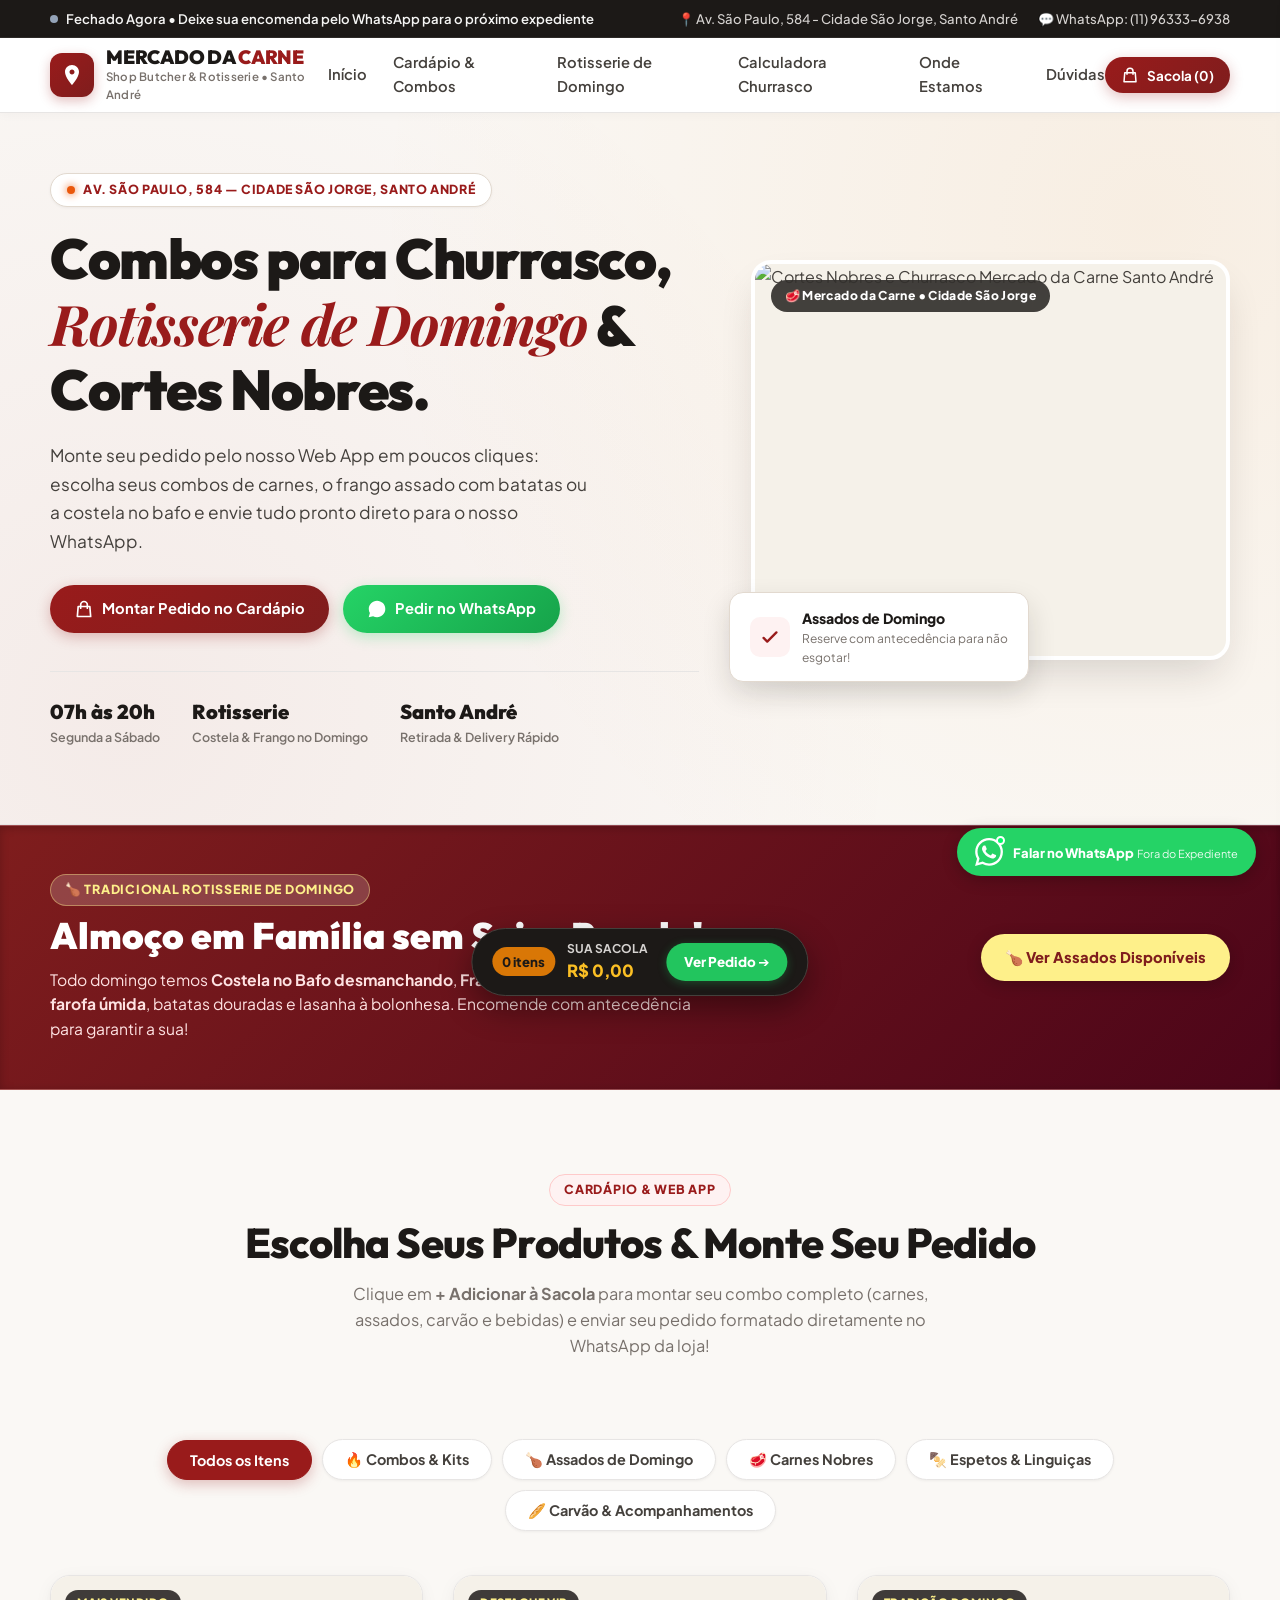
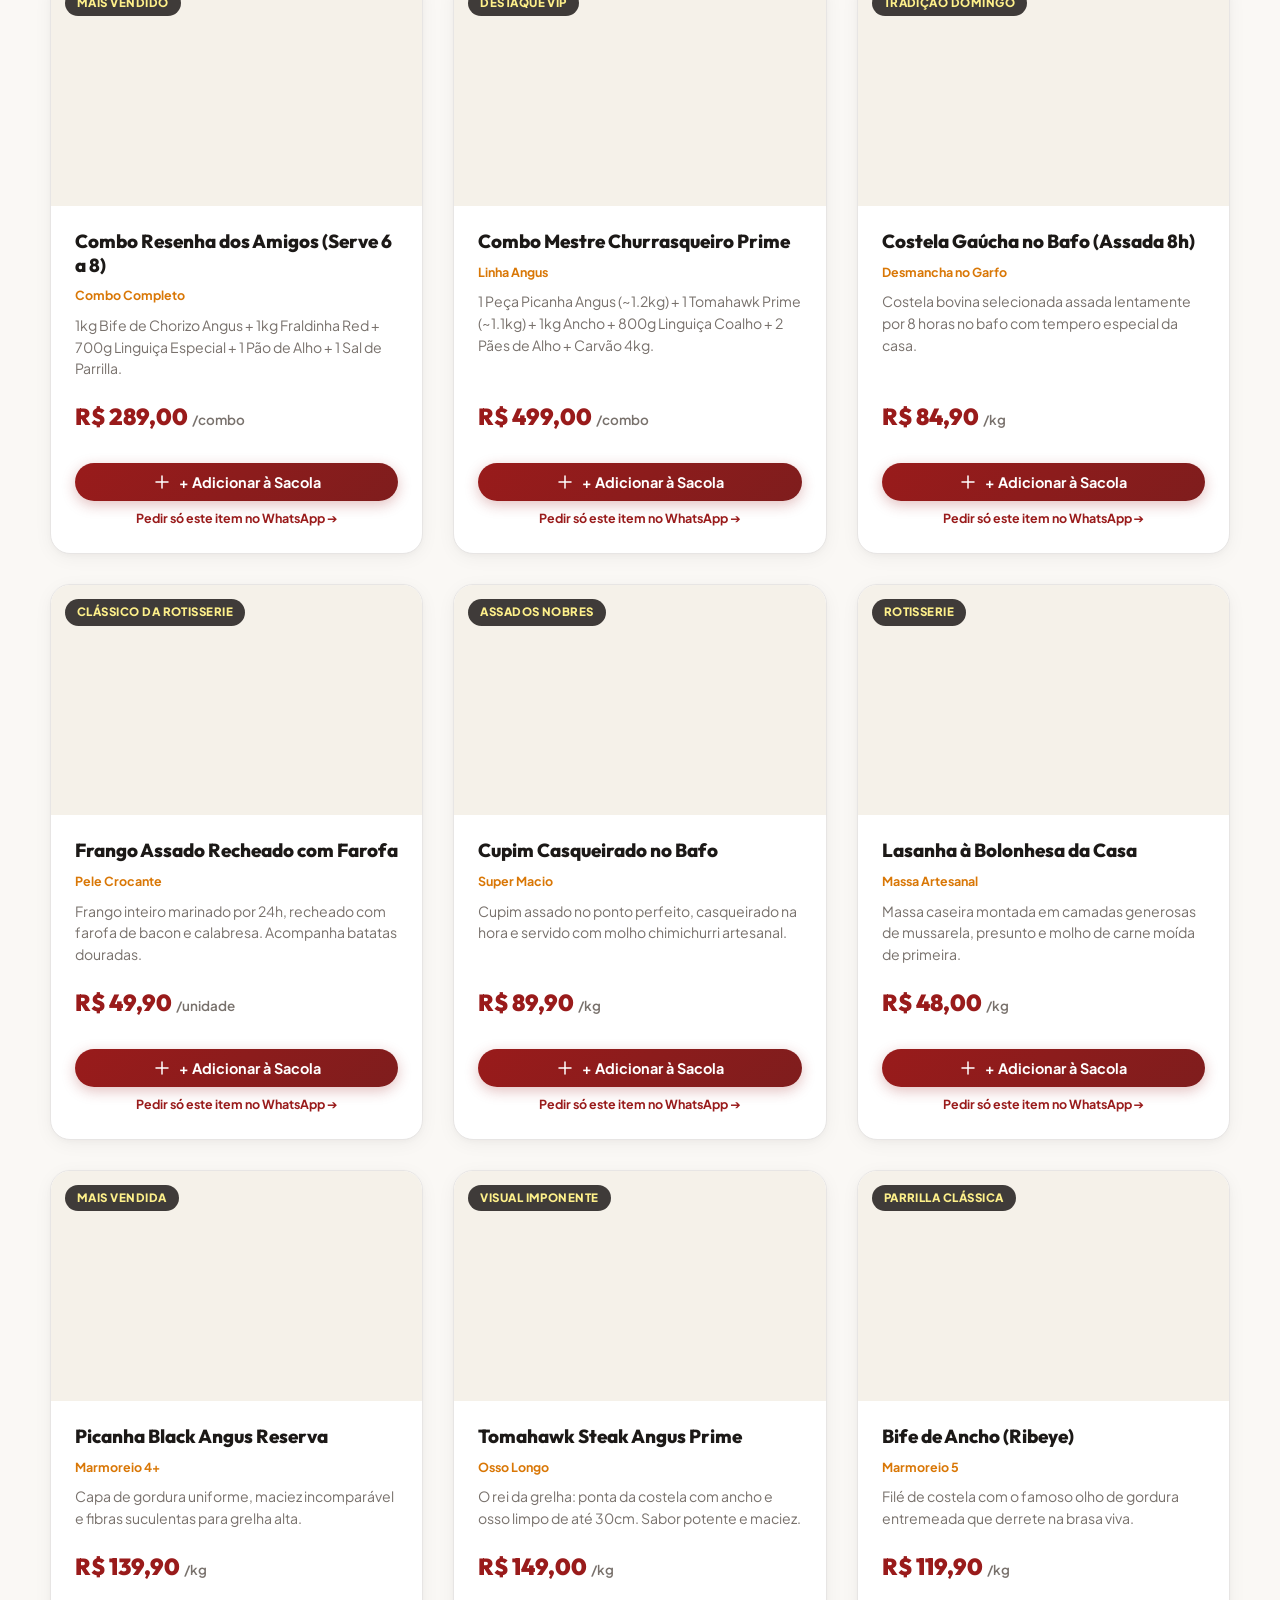
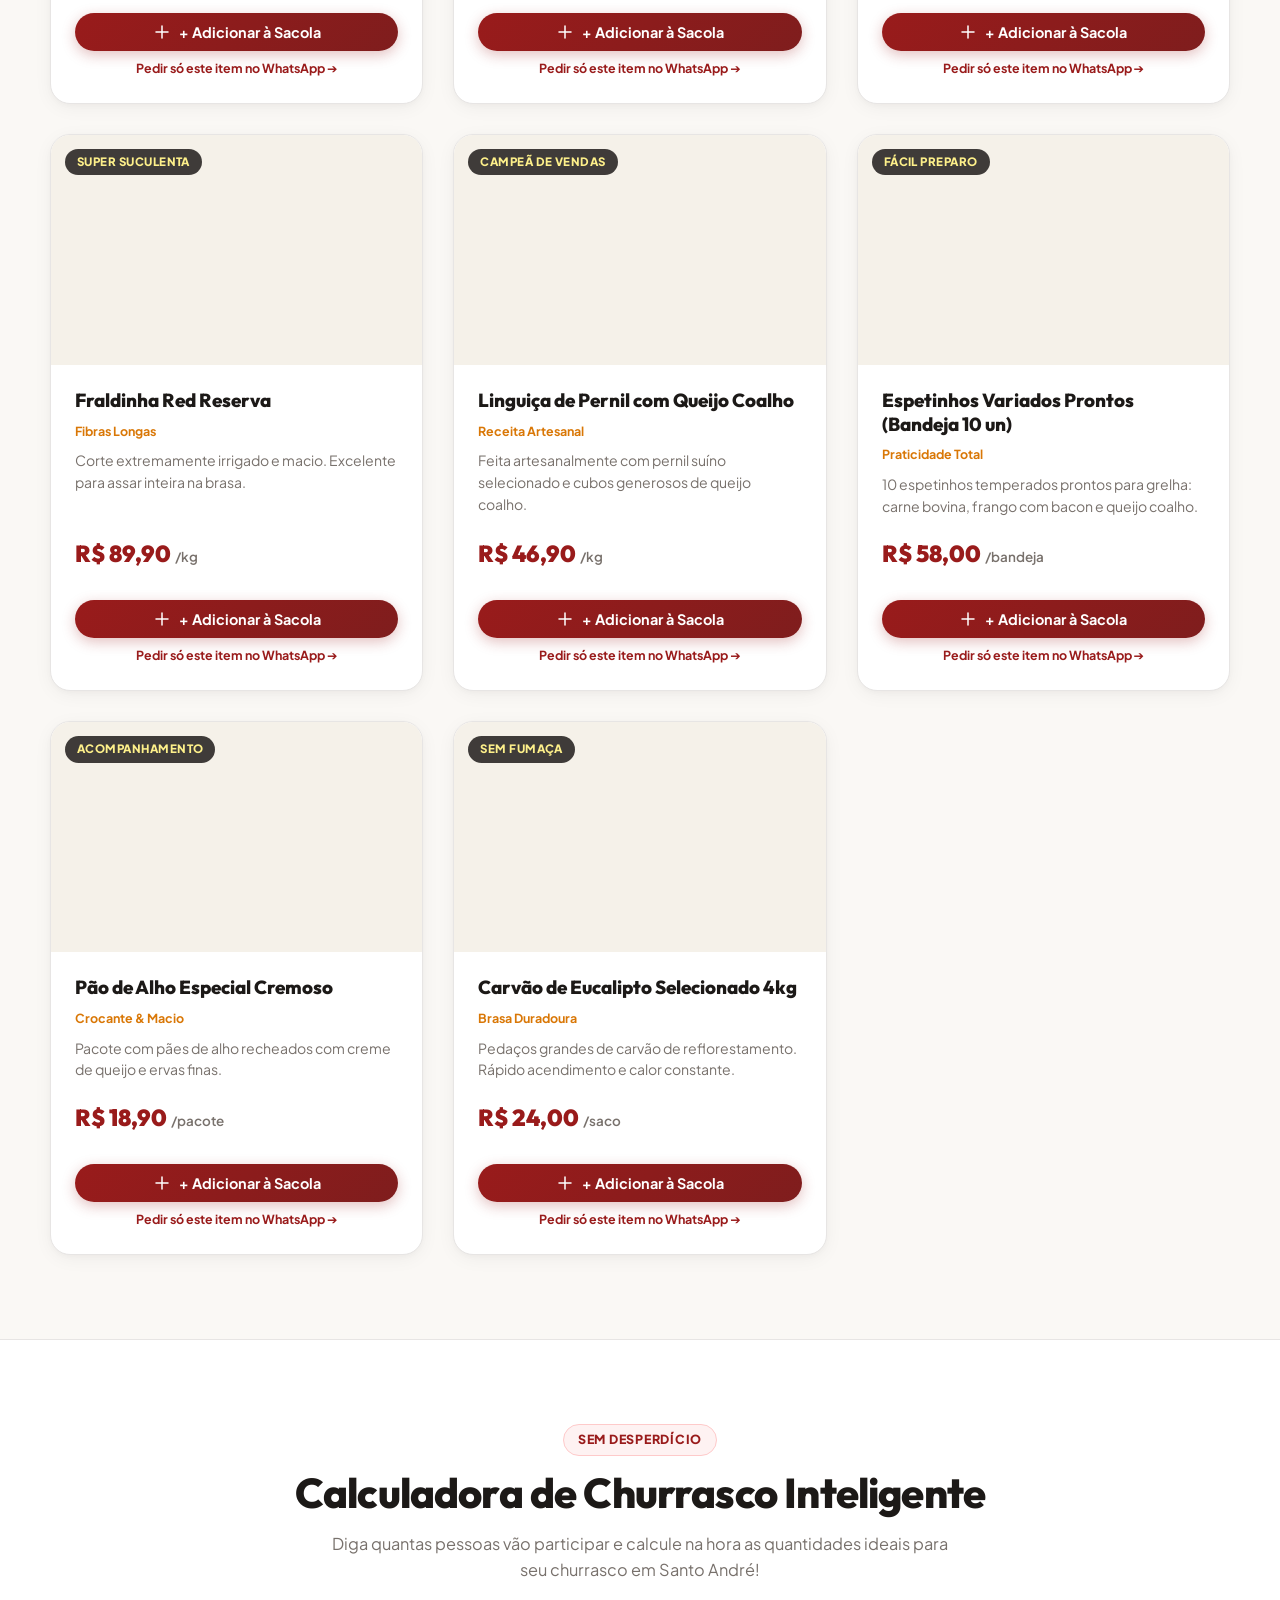
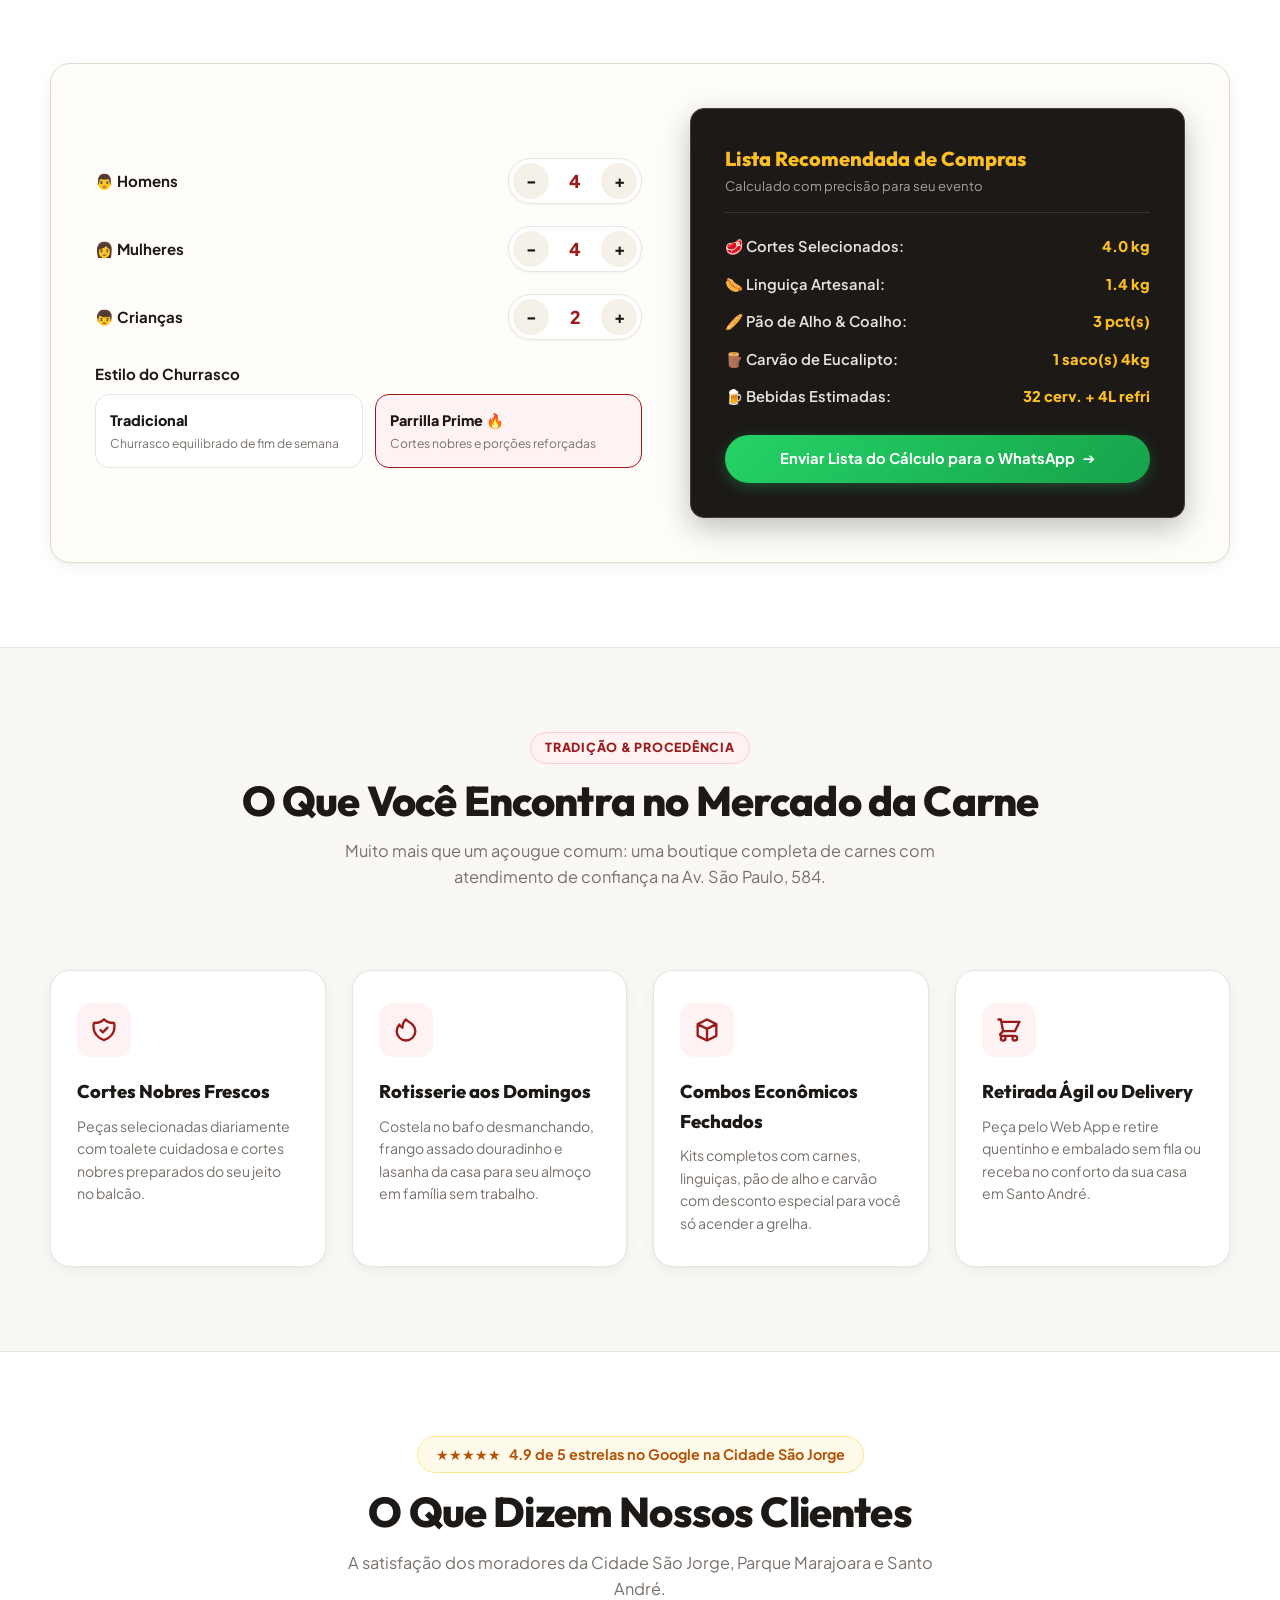
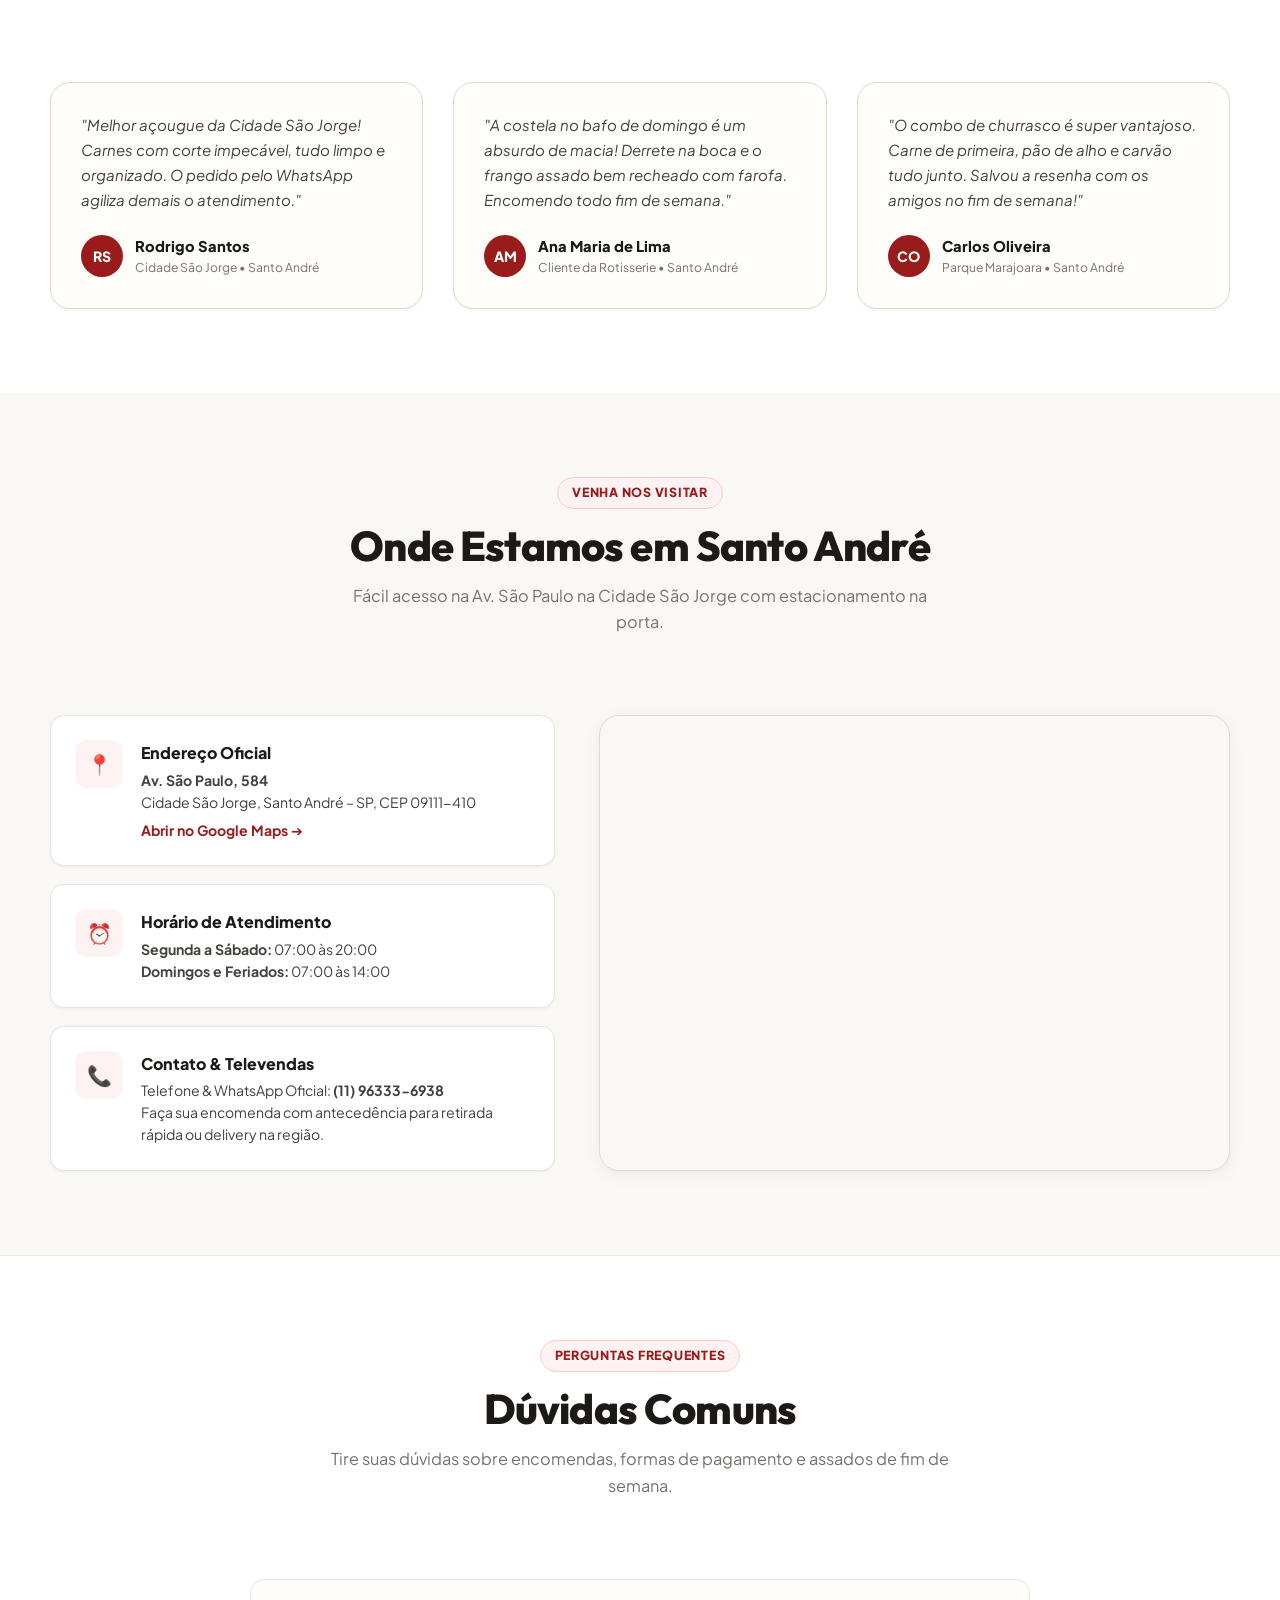
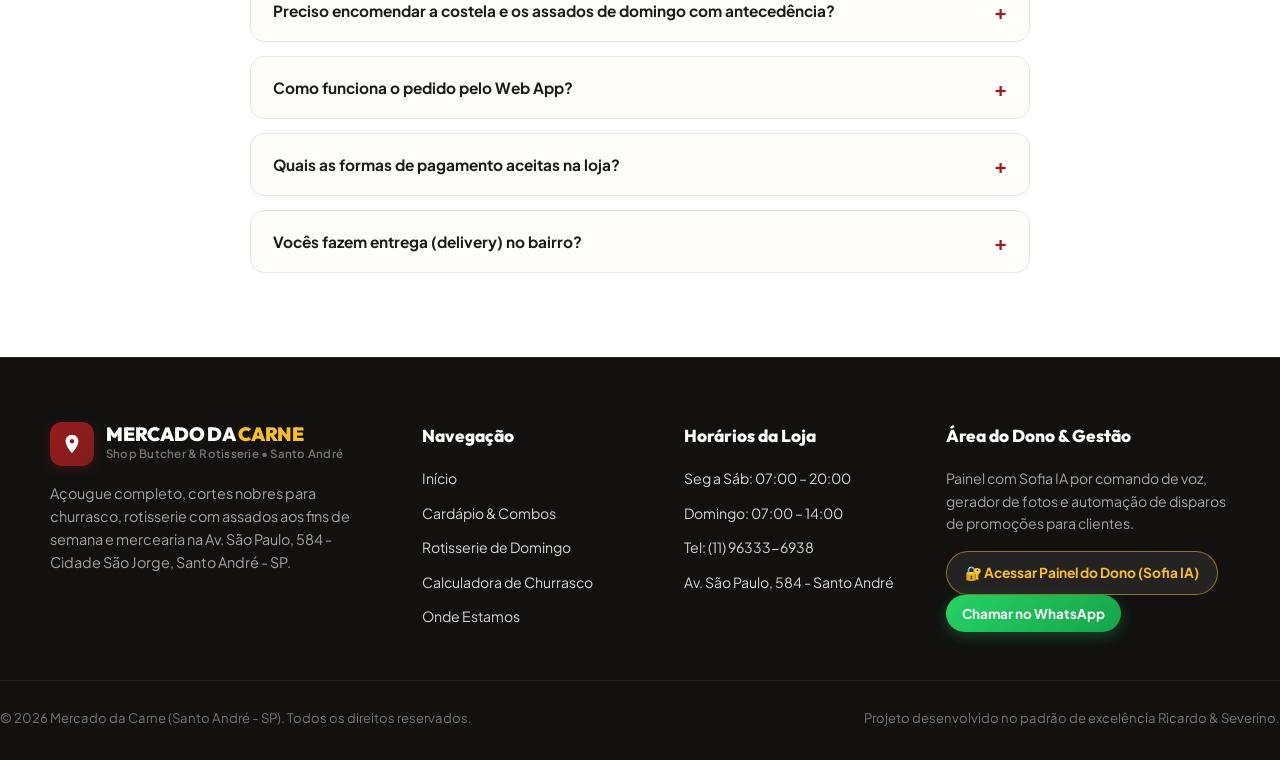
==== commit 8dc550f6: "feat(ui): redesign visual impecável Quiet Luxury 2026, blindagem definitiva do drawer mobile contra " ====
--- a/index.html
+++ b/index.html
@@ -35,8 +35,35 @@
   <link rel="preconnect" href="https://fonts.gstatic.com" crossorigin>
   <link href="https://fonts.googleapis.com/css2?family=Outfit:wght@500;600;700;800;900&family=Playfair+Display:ital,wght@0,600;0,700;1,600&family=Plus+Jakarta+Sans:wght@400;500;600;700;800&display=swap" rel="stylesheet">
 
-  <!-- Folha de Estilos Oficial -->
-  <link rel="stylesheet" href="css/style.css">
+  <!-- Folha de Estilos Oficial (com Cache Busting) -->
+  <link rel="stylesheet" href="css/style.css?v=4.0">
+
+  <!-- Blindagem Crítica Desktop Contra Cache: O Mobile Drawer NUNCA aparece no Desktop -->
+  <style>
+    #mobileDrawer, .mobile-drawer, #drawerBackdrop, .drawer-backdrop {
+      display: none !important;
+    }
+    @media (max-width: 768px) {
+      #mobileDrawer.active, .mobile-drawer.active {
+        display: flex !important;
+      }
+      #drawerBackdrop.active, .drawer-backdrop.active {
+        display: block !important;
+      }
+    }
+    @media (min-width: 769px) {
+      #mobileDrawer, .mobile-drawer, #drawerBackdrop, .drawer-backdrop, .mobile-toggle {
+        display: none !important;
+        visibility: hidden !important;
+        opacity: 0 !important;
+        pointer-events: none !important;
+        position: absolute !important;
+        left: -9999px !important;
+        width: 0 !important;
+        height: 0 !important;
+      }
+    }
+  </style>
 </head>
 <body>
 
@@ -609,9 +636,8 @@
           <p style="font-size:0.88rem; color:#A8A29E; line-height:1.6; margin-bottom:16px;">
             Painel com Sofia IA por comando de voz, gerador de fotos e automação de disparos de promoções para clientes.
           </p>
-          <div style="display:flex; flex-direction:column; gap:10px;">
-            <a href="admin.html" class="btn btn-secondary btn-sm" style="font-size:0.85rem; border-color:#44403C; color:#FFFFFF;">
-              🔐 Acessar Painel do Dono (Sofia IA)
+            <a href="admin.html" class="btn btn-admin-footer">
+              <span>🔐 Acessar Painel do Dono (Sofia IA)</span>
             </a>
             <a href="https://wa.me/5511963336938" target="_blank" rel="noopener noreferrer" class="btn btn-whatsapp btn-sm">
               Chamar no WhatsApp
@@ -728,14 +754,14 @@
   <!-- =========================================================================
        15. MOBILE DRAWER MENU (EXCLUSIVO PARA DISPOSITIVOS MÓVEIS)
        ========================================================================= -->
-  <div class="drawer-backdrop" id="drawerBackdrop"></div>
-  <aside class="mobile-drawer" id="mobileDrawer" aria-label="Menu Mobile">
+  <div class="drawer-backdrop" id="drawerBackdrop" style="display: none;"></div>
+  <aside class="mobile-drawer" id="mobileDrawer" style="display: none;" aria-label="Menu Mobile">
     <div class="drawer-header">
       <div class="logo-text-group">
         <span class="logo-title">MERCADO DA <span>CARNE</span></span>
         <span class="logo-subtitle">Shop Butcher & Rotisserie</span>
       </div>
-      <button id="drawerClose" style="background:transparent; color:#1C1917; font-size:1.4rem; cursor:pointer;">✕</button>
+      <button id="drawerClose" style="background:transparent; color:#1C1917; font-size:1.4rem; cursor:pointer;" aria-label="Fechar Menu">✕</button>
     </div>
     <nav class="drawer-nav">
       <a href="#inicio">Início</a>
@@ -746,20 +772,20 @@
       <a href="#faq">Perguntas Frequentes</a>
     </nav>
     <div style="margin-top:auto; padding-top:20px; display:flex; flex-direction:column; gap:10px;">
-      <button id="btn-drawer-cart" class="btn btn-primary btn-sm">
+      <button id="btn-drawer-cart" class="btn btn-primary btn-sm" style="max-width:100%;">
         🛒 Ver Sacola (<span id="cart-drawer-toggle-count">0</span>)
       </button>
-      <a href="https://wa.me/5511963336938" target="_blank" rel="noopener noreferrer" class="btn btn-whatsapp btn-sm">
+      <a href="https://wa.me/5511963336938" target="_blank" rel="noopener noreferrer" class="btn btn-whatsapp btn-sm" style="max-width:100%;">
         Falar no WhatsApp
       </a>
-      <a href="admin.html" style="text-align:center; font-size:0.75rem; color:var(--text-muted); margin-top:6px;">
+      <a href="admin.html" style="text-align:center; font-size:0.78rem; color:var(--text-muted); margin-top:6px; font-weight:600;">
         🔐 Painel do Dono (Sofia IA)
       </a>
     </div>
   </aside>
 
   <!-- Scripts Oficiais -->
-  <script src="js/db.js"></script>
-  <script src="js/main.js"></script>
+  <script src="js/db.js?v=4.0"></script>
+  <script src="js/main.js?v=4.0"></script>
 </body>
 </html>
--- a/css/style.css
+++ b/css/style.css
@@ -2,7 +2,7 @@
    MERCADO DA CARNE — SHOP BUTCHER & ROTISSERIE
    Av. São Paulo, 584 - Cidade São Jorge, Santo André - SP
    Design System Gastronômico Impecável, Responsivo & Alta Conversão
-   Padrão Oficial Ricardo & Severino
+   Padrão Oficial Ricardo & Severino (Quiet Luxury & Gastronomia 2026)
    ========================================================================== */
 
 /* --- 1. VARIÁVEIS DE DESIGN & TOKENS VISUAIS --- */
@@ -10,18 +10,21 @@
   /* Fundo Claro Apetitoso & Superfícies */
   --bg-page: #FAF8F5;
   --bg-surface: #FFFFFF;
-  --bg-surface-subtle: #F5F2EB;
+  --bg-surface-subtle: #F5F1E9;
   --bg-warm-card: #FFFDF9;
   --bg-rotisserie: #7F1D1D;
 
   /* Cores de Marca Gastronômica */
   --brand-burgundy: #991B1B;
   --brand-burgundy-dark: #7F1D1D;
+  --brand-burgundy-deep: #4C0519;
   --brand-burgundy-light: #B91C1C;
   --brand-amber: #D97706;
   --brand-amber-light: #FBBF24;
+  --brand-amber-soft: #FEF3C7;
   --brand-emerald: #16A34A;
   --brand-emerald-dark: #15803D;
+  --brand-emerald-wa: #25D366;
 
   /* Tipografia & Textos de Alto Contraste */
   --text-heading: #1C1917;
@@ -32,11 +35,11 @@
   /* Bordas & Sombras */
   --border-light: #E7E5E4;
   --border-warm: #E2D9CF;
-  --border-burgundy: rgba(153, 27, 27, 0.18);
-
-  --shadow-sm: 0 1px 3px rgba(28, 25, 23, 0.04);
+  --border-burgundy: rgba(153, 27, 27, 0.2);
+
+  --shadow-sm: 0 1px 3px rgba(28, 25, 23, 0.05);
   --shadow-card: 0 4px 20px -2px rgba(28, 25, 23, 0.06), 0 2px 6px -1px rgba(28, 25, 23, 0.03);
-  --shadow-card-hover: 0 14px 30px -4px rgba(28, 25, 23, 0.12);
+  --shadow-card-hover: 0 16px 36px -4px rgba(28, 25, 23, 0.12);
   --shadow-dropdown: 0 10px 25px -5px rgba(28, 25, 23, 0.15);
   --shadow-floating: 0 12px 32px -4px rgba(153, 27, 27, 0.28);
 
@@ -163,6 +166,29 @@
   transform: translateY(-2px);
 }
 
+.btn-admin-footer {
+  background: rgba(255, 255, 255, 0.08);
+  border: 1px solid rgba(251, 191, 36, 0.5);
+  color: #FBBF24;
+  font-weight: 700;
+  padding: 10px 18px;
+  border-radius: var(--radius-full);
+  font-size: 0.86rem;
+  transition: all var(--transition);
+  display: inline-flex;
+  align-items: center;
+  justify-content: center;
+  gap: 8px;
+}
+
+.btn-admin-footer:hover {
+  background: #FBBF24;
+  color: #1C1917;
+  border-color: #FBBF24;
+  transform: translateY(-2px);
+  box-shadow: 0 4px 16px rgba(251, 191, 36, 0.35);
+}
+
 .btn-sm {
   padding: 8px 16px;
   font-size: 0.84rem;
@@ -211,13 +237,13 @@
   margin-bottom: 44px;
 }
 
-/* --- 4. TOPBAR DE ATENDIMENTO --- */
+/* --- 4. TOPBAR DE ATENDIMENTO (DIGITAL LOBBY CONTRAST) --- */
 .topbar {
-  background: var(--bg-surface);
-  border-bottom: 1px solid var(--border-light);
+  background: #1C1917;
+  color: #E7E5E4;
+  border-bottom: 1px solid rgba(255, 255, 255, 0.08);
   padding: 8px 0;
   font-size: 0.82rem;
-  color: var(--text-muted);
 }
 
 .topbar-content {
@@ -232,15 +258,15 @@
   align-items: center;
   gap: 8px;
   font-weight: 600;
-  color: var(--text-body);
+  color: #F5F5F4;
 }
 
 .status-dot-mini {
   width: 8px;
   height: 8px;
   border-radius: 50%;
-  background: var(--brand-emerald);
-  box-shadow: 0 0 6px var(--brand-emerald);
+  background: var(--brand-emerald-wa);
+  box-shadow: 0 0 8px var(--brand-emerald-wa);
 }
 
 .status-dot-mini.closed {
@@ -258,12 +284,12 @@
   display: inline-flex;
   align-items: center;
   gap: 6px;
-  color: var(--text-body);
+  color: #D6D3D1;
   font-weight: 500;
 }
 
 .topbar-link:hover {
-  color: var(--brand-burgundy);
+  color: #FBBF24;
 }
 
 /* --- 5. HEADER PRINCIPAL / NAVBAR --- */
@@ -271,9 +297,10 @@
   position: sticky;
   top: 0;
   z-index: 1000;
-  background: rgba(255, 255, 255, 0.94);
+  background: rgba(255, 255, 255, 0.96);
   backdrop-filter: blur(14px);
   border-bottom: 1px solid var(--border-light);
+  box-shadow: 0 2px 10px rgba(0, 0, 0, 0.03);
   transition: all var(--transition);
 }
 
@@ -281,7 +308,7 @@
   display: flex;
   align-items: center;
   justify-content: space-between;
-  height: 72px;
+  height: 74px;
 }
 
 .brand-logo {
@@ -291,15 +318,15 @@
 }
 
 .logo-badge {
-  width: 42px;
-  height: 42px;
+  width: 44px;
+  height: 44px;
   background: linear-gradient(135deg, var(--brand-burgundy) 0%, var(--brand-burgundy-dark) 100%);
-  border-radius: 10px;
+  border-radius: 12px;
   display: flex;
   align-items: center;
   justify-content: center;
   color: #FFFFFF;
-  box-shadow: 0 4px 10px rgba(153, 27, 27, 0.25);
+  box-shadow: 0 4px 12px rgba(153, 27, 27, 0.28);
   flex-shrink: 0;
 }
 
@@ -310,7 +337,7 @@
 
 .logo-title {
   font-family: var(--font-heading);
-  font-size: 1.15rem;
+  font-size: 1.2rem;
   font-weight: 900;
   color: var(--text-heading);
   letter-spacing: -0.01em;
@@ -331,43 +358,61 @@
 .nav-menu {
   display: flex;
   align-items: center;
-  gap: 24px;
+  gap: 26px;
 }
 
 .nav-link {
-  font-size: 0.9rem;
+  font-size: 0.92rem;
   font-weight: 600;
   color: var(--text-body);
   transition: color var(--transition);
+  position: relative;
+  padding: 4px 0;
 }
 
 .nav-link:hover {
   color: var(--brand-burgundy);
 }
 
+.nav-link::after {
+  content: '';
+  position: absolute;
+  bottom: 0;
+  left: 0;
+  width: 0%;
+  height: 2px;
+  background: var(--brand-burgundy);
+  transition: width var(--transition);
+  border-radius: 2px;
+}
+
+.nav-link:hover::after {
+  width: 100%;
+}
+
 .nav-actions {
   display: flex;
   align-items: center;
-  gap: 10px;
+  gap: 12px;
 }
 
 .mobile-toggle {
   display: none;
   background: transparent;
   color: var(--text-heading);
-  width: 40px;
-  height: 40px;
+  width: 42px;
+  height: 42px;
   cursor: pointer;
   align-items: center;
   justify-content: center;
   border-radius: var(--radius-sm);
 }
 
-/* --- 6. MOBILE DRAWER (ESTRITAMENTE OCULTO NO DESKTOP!) --- */
+/* --- 6. MOBILE DRAWER (BLINDAGEM CONTRA EXIBIÇÃO NO DESKTOP) --- */
 .drawer-backdrop {
   position: fixed;
   inset: 0;
-  background: rgba(0, 0, 0, 0.5);
+  background: rgba(0, 0, 0, 0.55);
   backdrop-filter: blur(4px);
   z-index: 9998;
   opacity: 0;
@@ -384,7 +429,7 @@
   position: fixed;
   top: 0;
   left: 0;
-  width: 290px;
+  width: 300px;
   max-width: 85vw;
   height: 100vh;
   background: #FFFFFF;
@@ -426,21 +471,31 @@
   color: var(--brand-burgundy);
 }
 
-/* No Desktop, o drawer NUNCA aparece na página! */
+/* NO DESKTOP, O DRAWER E O BACKDROP NUNCA EXISTEM NA TELA */
 @media (min-width: 769px) {
   .mobile-drawer,
+  #mobileDrawer,
   .drawer-backdrop,
-  .mobile-toggle {
+  #drawerBackdrop,
+  .mobile-toggle,
+  #mobileToggle {
     display: none !important;
+    visibility: hidden !important;
+    opacity: 0 !important;
+    pointer-events: none !important;
+    position: absolute !important;
+    left: -9999px !important;
+    width: 0 !important;
+    height: 0 !important;
   }
 }
 
 /* --- 7. HERO SECTION (APETITOSA, EDITORIAL & PROPORCIONADA) --- */
 .hero {
   position: relative;
-  padding: 56px 0 72px;
-  background: radial-gradient(circle at 90% 15%, rgba(217, 119, 6, 0.06) 0%, transparent 60%),
-              radial-gradient(circle at 10% 85%, rgba(153, 27, 27, 0.05) 0%, transparent 60%),
+  padding: 60px 0 76px;
+  background: radial-gradient(circle at 90% 15%, rgba(217, 119, 6, 0.08) 0%, transparent 60%),
+              radial-gradient(circle at 10% 85%, rgba(153, 27, 27, 0.06) 0%, transparent 60%),
               var(--bg-page);
   border-bottom: 1px solid var(--border-light);
 }
@@ -449,7 +504,7 @@
   display: grid;
   grid-template-columns: 1.15fr 0.85fr;
   align-items: center;
-  gap: 48px;
+  gap: 52px;
 }
 
 .hero-badge-live {
@@ -461,7 +516,7 @@
   padding: 6px 16px;
   border-radius: var(--radius-full);
   box-shadow: var(--shadow-sm);
-  margin-bottom: 18px;
+  margin-bottom: 20px;
 }
 
 .pulsing-fire {
@@ -489,39 +544,42 @@
 
 .hero-title {
   font-family: var(--font-heading);
-  font-size: clamp(2.2rem, 4.2vw, 3.4rem);
+  font-size: clamp(2.3rem, 4.4vw, 3.5rem);
   font-weight: 900;
   line-height: 1.14;
   letter-spacing: -0.025em;
   color: var(--text-heading);
-  margin-bottom: 18px;
+  margin-bottom: 20px;
 }
 
 .gradient-text {
   color: var(--brand-burgundy);
+  font-family: var(--font-serif);
+  font-style: italic;
+  font-weight: 700;
 }
 
 .hero-description {
-  font-size: 1.05rem;
+  font-size: 1.08rem;
   color: var(--text-body);
   max-width: 540px;
-  margin-bottom: 28px;
-  line-height: 1.6;
+  margin-bottom: 30px;
+  line-height: 1.65;
 }
 
 .hero-cta-group {
   display: flex;
   align-items: center;
   gap: 14px;
-  margin-bottom: 36px;
+  margin-bottom: 38px;
   flex-wrap: wrap;
 }
 
 .hero-stats-row {
   display: flex;
   align-items: center;
-  gap: 28px;
-  padding-top: 22px;
+  gap: 32px;
+  padding-top: 24px;
   border-top: 1px solid var(--border-light);
 }
 
@@ -551,10 +609,11 @@
 .hero-main-card {
   border-radius: var(--radius-lg);
   overflow: hidden;
-  box-shadow: var(--shadow-card);
+  box-shadow: 0 20px 40px -10px rgba(28, 25, 23, 0.16);
   border: 4px solid #FFFFFF;
   position: relative;
-  height: 380px;
+  height: 400px;
+  background: #F5F1E9;
 }
 
 .hero-img {
@@ -565,40 +624,41 @@
 }
 
 .hero-main-card:hover .hero-img {
-  transform: scale(1.03);
+  transform: scale(1.04);
 }
 
 .hero-overlay-tag {
   position: absolute;
   top: 16px;
   left: 16px;
-  background: rgba(28, 25, 23, 0.75);
+  background: rgba(28, 25, 23, 0.82);
   backdrop-filter: blur(8px);
   color: #FFFFFF;
   padding: 6px 14px;
   border-radius: var(--radius-full);
   font-size: 0.76rem;
-  font-weight: 700;
+  font-weight: 800;
+  letter-spacing: 0.03em;
 }
 
 .hero-floating-card {
   position: absolute;
-  bottom: -20px;
-  left: -20px;
+  bottom: -22px;
+  left: -22px;
   background: #FFFFFF;
   padding: 14px 20px;
   border-radius: var(--radius-md);
-  box-shadow: 0 10px 25px rgba(28, 25, 23, 0.12);
+  box-shadow: 0 12px 28px rgba(28, 25, 23, 0.14);
   border: 1px solid var(--border-warm);
   display: flex;
   align-items: center;
   gap: 12px;
-  max-width: 290px;
+  max-width: 300px;
 }
 
 .floating-icon {
-  width: 38px;
-  height: 38px;
+  width: 40px;
+  height: 40px;
   border-radius: 10px;
   background: #FEF2F2;
   color: var(--brand-burgundy);
@@ -619,13 +679,14 @@
   color: var(--text-muted);
 }
 
-/* --- 8. BANNER ROTISSERIE DE DOMINGO --- */
+/* --- 8. BANNER ROTISSERIE DE DOMINGO (CENTRAL DE IMPACTO) --- */
 .rotisserie-banner {
-  background: linear-gradient(135deg, #7F1D1D 0%, #991B1B 100%);
+  background: linear-gradient(135deg, #7F1D1D 0%, #4C0519 100%);
   color: #FFFFFF;
-  padding: 44px 0;
-  border-top: 1px solid #FECACA;
-  border-bottom: 1px solid #FECACA;
+  padding: 48px 0;
+  border-top: 1px solid rgba(254, 202, 202, 0.3);
+  border-bottom: 1px solid rgba(254, 202, 202, 0.3);
+  box-shadow: inset 0 2px 10px rgba(0, 0, 0, 0.2);
 }
 
 .rotisserie-banner-content {
@@ -633,12 +694,12 @@
   flex-direction: row;
   align-items: center;
   justify-content: space-between;
-  gap: 32px;
+  gap: 36px;
 }
 
 /* --- 9. VITRINE DE PRODUTOS & ABAS --- */
 .showcase {
-  padding: 80px 0;
+  padding: 84px 0;
 }
 
 .category-tabs {
@@ -646,7 +707,7 @@
   align-items: center;
   justify-content: center;
   gap: 10px;
-  margin-bottom: 40px;
+  margin-bottom: 44px;
   flex-wrap: wrap;
 }
 
@@ -654,10 +715,10 @@
   background: var(--bg-surface);
   border: 1px solid var(--border-light);
   color: var(--text-body);
-  padding: 10px 20px;
+  padding: 10px 22px;
   border-radius: var(--radius-full);
   font-weight: 700;
-  font-size: 0.88rem;
+  font-size: 0.9rem;
   cursor: pointer;
   transition: all var(--transition);
   box-shadow: var(--shadow-sm);
@@ -672,14 +733,14 @@
   background: var(--brand-burgundy);
   color: #FFFFFF;
   border-color: var(--brand-burgundy);
-  box-shadow: 0 4px 14px rgba(153, 27, 27, 0.25);
-}
-
-/* Grade de Produtos */
+  box-shadow: 0 4px 14px rgba(153, 27, 27, 0.28);
+}
+
+/* Grade de Produtos Bento */
 .cuts-grid {
   display: grid;
   grid-template-columns: repeat(3, 1fr);
-  gap: 28px;
+  gap: 30px;
 }
 
 .cut-card {
@@ -694,16 +755,16 @@
 }
 
 .cut-card:hover {
-  transform: translateY(-4px);
+  transform: translateY(-5px);
   box-shadow: var(--shadow-card-hover);
   border-color: var(--border-burgundy);
 }
 
 .cut-img-wrapper {
   position: relative;
-  height: 220px;
+  height: 230px;
   overflow: hidden;
-  background: #F5F2EB;
+  background: #F5F1E9;
 }
 
 .cut-img {
@@ -721,7 +782,7 @@
   position: absolute;
   top: 14px;
   left: 14px;
-  background: rgba(28, 25, 23, 0.82);
+  background: rgba(28, 25, 23, 0.84);
   backdrop-filter: blur(6px);
   color: #FEF08A;
   font-size: 0.72rem;
@@ -734,7 +795,7 @@
 }
 
 .cut-body {
-  padding: 22px;
+  padding: 24px;
   display: flex;
   flex-direction: column;
   flex-grow: 1;
@@ -746,7 +807,7 @@
 
 .cut-name {
   font-family: var(--font-heading);
-  font-size: 1.15rem;
+  font-size: 1.18rem;
   font-weight: 800;
   color: var(--text-heading);
   line-height: 1.25;
@@ -763,7 +824,7 @@
 .cut-desc {
   font-size: 0.88rem;
   color: var(--text-muted);
-  line-height: 1.5;
+  line-height: 1.55;
   margin-bottom: 18px;
   flex-grow: 1;
 }
@@ -777,20 +838,20 @@
 
 .cut-price {
   font-family: var(--font-heading);
-  font-size: 1.4rem;
+  font-size: 1.45rem;
   font-weight: 900;
   color: var(--brand-burgundy);
 }
 
 .cut-unit {
-  font-size: 0.82rem;
+  font-size: 0.84rem;
   color: var(--text-muted);
   font-weight: 600;
 }
 
-/* --- 10. CALCULADORA DE CHURRASCO --- */
+/* --- 10. CALCULADORA DE CHURRASCO INTELIGENTE --- */
 .calculator-section {
-  padding: 80px 0;
+  padding: 84px 0;
   background: var(--bg-surface);
   border-top: 1px solid var(--border-light);
   border-bottom: 1px solid var(--border-light);
@@ -800,10 +861,10 @@
   background: var(--bg-warm-card);
   border: 1px solid var(--border-warm);
   border-radius: var(--radius-lg);
-  padding: 40px;
+  padding: 44px;
   box-shadow: var(--shadow-card);
   display: grid;
-  grid-template-columns: 1fr 1fr;
+  grid-template-columns: 1.05fr 0.95fr;
   gap: 48px;
   align-items: center;
 }
@@ -811,7 +872,7 @@
 .calc-inputs {
   display: flex;
   flex-direction: column;
-  gap: 20px;
+  gap: 22px;
 }
 
 .input-group {
@@ -827,7 +888,7 @@
 }
 
 .input-label {
-  font-size: 0.92rem;
+  font-size: 0.94rem;
   font-weight: 700;
   color: var(--text-heading);
 }
@@ -844,8 +905,8 @@
 }
 
 .btn-counter {
-  width: 34px;
-  height: 34px;
+  width: 36px;
+  height: 36px;
   border-radius: 50%;
   background: var(--bg-surface-subtle);
   color: var(--text-heading);
@@ -854,7 +915,7 @@
   align-items: center;
   justify-content: center;
   font-weight: 800;
-  font-size: 1rem;
+  font-size: 1.05rem;
   transition: all var(--transition);
 }
 
@@ -867,21 +928,21 @@
   min-width: 28px;
   text-align: center;
   font-weight: 800;
-  font-size: 1.05rem;
+  font-size: 1.1rem;
   color: var(--brand-burgundy);
 }
 
 .churrasco-style-group {
   display: grid;
   grid-template-columns: 1fr 1fr;
-  gap: 10px;
+  gap: 12px;
 }
 
 .style-option {
   background: #FFFFFF;
   border: 1px solid var(--border-light);
   border-radius: var(--radius-md);
-  padding: 12px;
+  padding: 14px;
   cursor: pointer;
   transition: all var(--transition);
   display: flex;
@@ -896,46 +957,47 @@
 
 .style-title {
   font-weight: 800;
-  font-size: 0.88rem;
+  font-size: 0.9rem;
   color: var(--text-heading);
 }
 
 .style-desc {
-  font-size: 0.75rem;
+  font-size: 0.76rem;
   color: var(--text-muted);
 }
 
 .calc-results {
-  background: #FFFFFF;
-  border: 1px solid var(--border-warm);
+  background: #1C1917;
+  color: #FFFFFF;
+  border: 1px solid #44403C;
   border-radius: var(--radius-md);
-  padding: 30px;
-  box-shadow: var(--shadow-sm);
+  padding: 34px;
+  box-shadow: 0 10px 30px rgba(0, 0, 0, 0.25);
 }
 
 .results-header {
-  margin-bottom: 20px;
-  padding-bottom: 14px;
-  border-bottom: 1px solid var(--border-light);
+  margin-bottom: 22px;
+  padding-bottom: 16px;
+  border-bottom: 1px solid rgba(255, 255, 255, 0.12);
 }
 
 .results-header h3 {
   font-family: var(--font-heading);
   font-weight: 800;
-  font-size: 1.15rem;
-  color: var(--text-heading);
+  font-size: 1.25rem;
+  color: #FBBF24;
 }
 
 .results-header p {
   font-size: 0.82rem;
-  color: var(--text-muted);
+  color: #A8A29E;
 }
 
 .results-list {
   display: flex;
   flex-direction: column;
-  gap: 12px;
-  margin-bottom: 24px;
+  gap: 14px;
+  margin-bottom: 26px;
 }
 
 .result-row {
@@ -946,56 +1008,56 @@
 }
 
 .result-name {
-  color: var(--text-body);
+  color: #E7E5E4;
   font-weight: 600;
 }
 
 .result-qty {
-  font-weight: 800;
-  color: var(--brand-burgundy);
+  font-weight: 900;
+  color: #FBBF24;
 }
 
 /* --- 11. DIFERENCIAIS BENTO GRID --- */
 .differentials {
-  padding: 80px 0;
+  padding: 84px 0;
 }
 
 .diff-grid {
   display: grid;
   grid-template-columns: repeat(4, 1fr);
-  gap: 24px;
+  gap: 26px;
 }
 
 .diff-card {
   background: var(--bg-surface);
   border: 1px solid var(--border-light);
   border-radius: var(--radius-lg);
-  padding: 30px 24px;
+  padding: 32px 26px;
   box-shadow: var(--shadow-card);
   transition: all var(--transition);
 }
 
 .diff-card:hover {
-  transform: translateY(-4px);
+  transform: translateY(-5px);
   border-color: var(--border-burgundy);
   box-shadow: var(--shadow-card-hover);
 }
 
 .diff-icon-box {
-  width: 52px;
-  height: 52px;
+  width: 54px;
+  height: 54px;
   border-radius: 14px;
   background: #FEF2F2;
   color: var(--brand-burgundy);
   display: flex;
   align-items: center;
   justify-content: center;
-  margin-bottom: 18px;
+  margin-bottom: 20px;
 }
 
 .diff-card h3 {
   font-family: var(--font-heading);
-  font-size: 1.1rem;
+  font-size: 1.15rem;
   font-weight: 800;
   color: var(--text-heading);
   margin-bottom: 8px;
@@ -1004,12 +1066,12 @@
 .diff-card p {
   font-size: 0.88rem;
   color: var(--text-muted);
-  line-height: 1.55;
-}
-
-/* --- 12. PROVA SOCIAL --- */
+  line-height: 1.6;
+}
+
+/* --- 12. PROVA SOCIAL & AVALIAÇÕES --- */
 .testimonials-section {
-  padding: 80px 0;
+  padding: 84px 0;
   background: var(--bg-surface);
   border-top: 1px solid var(--border-light);
 }
@@ -1021,24 +1083,24 @@
   background: #FFFBEB;
   border: 1px solid #FDE68A;
   color: #B45309;
-  padding: 6px 16px;
+  padding: 6px 18px;
   border-radius: var(--radius-full);
-  margin-bottom: 12px;
-  font-size: 0.82rem;
+  margin-bottom: 14px;
+  font-size: 0.84rem;
   font-weight: 800;
 }
 
 .testimonials-grid {
   display: grid;
   grid-template-columns: repeat(3, 1fr);
-  gap: 28px;
+  gap: 30px;
 }
 
 .test-card {
   background: var(--bg-warm-card);
   border: 1px solid var(--border-warm);
   border-radius: var(--radius-lg);
-  padding: 28px;
+  padding: 30px;
   box-shadow: var(--shadow-sm);
   display: flex;
   flex-direction: column;
@@ -1046,11 +1108,11 @@
 }
 
 .test-card p {
-  font-size: 0.92rem;
-  line-height: 1.6;
+  font-size: 0.94rem;
+  line-height: 1.65;
   color: var(--text-body);
   font-style: italic;
-  margin-bottom: 20px;
+  margin-bottom: 22px;
 }
 
 .test-author-box {
@@ -1060,8 +1122,8 @@
 }
 
 .test-avatar {
-  width: 40px;
-  height: 40px;
+  width: 42px;
+  height: 42px;
   border-radius: 50%;
   background: var(--brand-burgundy);
   color: #FFFFFF;
@@ -1069,65 +1131,65 @@
   display: flex;
   align-items: center;
   justify-content: center;
-  font-size: 0.85rem;
+  font-size: 0.88rem;
 }
 
 .test-name {
   font-weight: 800;
-  font-size: 0.9rem;
+  font-size: 0.92rem;
   color: var(--text-heading);
 }
 
 .test-sub {
-  font-size: 0.75rem;
+  font-size: 0.76rem;
   color: var(--text-muted);
 }
 
 /* --- 13. LOCALIZAÇÃO & HORÁRIOS --- */
 .location-section {
-  padding: 80px 0;
+  padding: 84px 0;
 }
 
 .location-grid {
   display: grid;
-  grid-template-columns: 1fr 1.2fr;
-  gap: 40px;
+  grid-template-columns: 1fr 1.25fr;
+  gap: 44px;
   align-items: stretch;
 }
 
 .info-cards-stack {
   display: flex;
   flex-direction: column;
-  gap: 16px;
+  gap: 18px;
 }
 
 .info-box {
   background: var(--bg-surface);
   border: 1px solid var(--border-light);
   border-radius: var(--radius-md);
-  padding: 22px;
+  padding: 24px;
   display: flex;
   align-items: flex-start;
-  gap: 16px;
+  gap: 18px;
   box-shadow: var(--shadow-sm);
 }
 
 .info-icon {
-  width: 44px;
-  height: 44px;
+  width: 48px;
+  height: 48px;
   border-radius: 12px;
   background: #FEF2F2;
   color: var(--brand-burgundy);
   display: flex;
   align-items: center;
   justify-content: center;
-  font-size: 1.2rem;
+  font-size: 1.25rem;
   flex-shrink: 0;
 }
 
 .info-title {
   font-weight: 800;
-  font-size: 0.98rem;
+  font-size: 1rem;
   color: var(--text-heading);
   margin-bottom: 4px;
 }
@@ -1135,14 +1197,14 @@
 .info-desc {
   font-size: 0.88rem;
   color: var(--text-body);
-  line-height: 1.5;
+  line-height: 1.55;
 }
 
 .map-wrapper {
   border-radius: var(--radius-lg);
   overflow: hidden;
   border: 1px solid var(--border-warm);
-  min-height: 360px;
+  min-height: 380px;
   box-shadow: var(--shadow-card);
 }
 
@@ -1154,17 +1216,17 @@
 
 /* --- 14. FAQ ACCORDION --- */
 .faq-section {
-  padding: 80px 0;
+  padding: 84px 0;
   background: var(--bg-surface);
   border-top: 1px solid var(--border-light);
 }
 
 .faq-list {
-  max-width: 760px;
+  max-width: 780px;
   margin: 0 auto;
   display: flex;
   flex-direction: column;
-  gap: 12px;
+  gap: 14px;
 }
 
 .faq-item {
@@ -1182,20 +1244,20 @@
 
 .faq-question {
   width: 100%;
-  padding: 16px 20px;
+  padding: 18px 22px;
   display: flex;
   justify-content: space-between;
   align-items: center;
   background: transparent;
   color: var(--text-heading);
-  font-size: 0.95rem;
+  font-size: 0.96rem;
   font-weight: 700;
   cursor: pointer;
   text-align: left;
 }
 
 .faq-icon {
-  font-size: 1.2rem;
+  font-size: 1.25rem;
   color: var(--brand-burgundy);
   transition: transform var(--transition);
 }
@@ -1208,44 +1270,44 @@
   max-height: 0;
   overflow: hidden;
   transition: max-height 0.3s ease;
-  padding: 0 20px;
+  padding: 0 22px;
   color: var(--text-body);
-  font-size: 0.9rem;
+  font-size: 0.92rem;
   line-height: 1.6;
 }
 
 .faq-item.active .faq-answer {
-  padding-bottom: 18px;
+  padding-bottom: 20px;
   max-height: 250px;
 }
 
-/* --- 15. RODAPÉ OFICIAL --- */
+/* --- 15. RODAPÉ OFICIAL (OBSIDIAN NOBRE) --- */
 .site-footer {
-  background: #1C1917;
+  background: #121110;
   color: #A8A29E;
-  padding: 56px 0 28px;
+  padding: 64px 0 32px;
   border-top: 1px solid #292524;
 }
 
 .footer-grid {
   display: grid;
-  grid-template-columns: 1.5fr 1fr 1fr 1.2fr;
-  gap: 40px;
-  margin-bottom: 44px;
+  grid-template-columns: 1.5fr 1fr 1fr 1.3fr;
+  gap: 44px;
+  margin-bottom: 48px;
 }
 
 .footer-col h4 {
   color: #FFFFFF;
   font-family: var(--font-heading);
-  font-size: 1.05rem;
-  font-weight: 800;
-  margin-bottom: 16px;
+  font-size: 1.08rem;
+  font-weight: 800;
+  margin-bottom: 18px;
 }
 
 .footer-links {
   display: flex;
   flex-direction: column;
-  gap: 10px;
+  gap: 12px;
 }
 
 .footer-link {
@@ -1262,9 +1324,10 @@
   display: flex;
   justify-content: space-between;
   align-items: center;
-  padding-top: 24px;
+  padding-top: 26px;
   border-top: 1px solid #292524;
-  font-size: 0.8rem;
+  font-size: 0.82rem;
+  color: #78716C;
 }
 
 /* --- 16. BARRA FLUTUANTE DA SACOLA (FOOTER PILL COMPACTO) --- */
@@ -1278,14 +1341,14 @@
   color: #FFFFFF;
   border: 1px solid #44403C;
   border-radius: var(--radius-full);
-  box-shadow: 0 12px 32px rgba(0, 0, 0, 0.35);
-  padding: 10px 18px;
-  display: flex;
-  align-items: center;
-  gap: 16px;
+  box-shadow: 0 12px 32px rgba(0, 0, 0, 0.4);
+  padding: 10px 20px;
+  display: flex;
+  align-items: center;
+  gap: 18px;
   transition: transform 0.35s cubic-bezier(0.16, 1, 0.3, 1);
   cursor: pointer;
-  min-width: 300px;
+  min-width: 310px;
   max-width: 90vw;
   justify-content: space-between;
 }
@@ -1297,7 +1360,7 @@
 .cart-bar-info {
   display: flex;
   align-items: center;
-  gap: 10px;
+  gap: 12px;
 }
 
 .cart-bar-count {
@@ -1305,13 +1368,13 @@
   color: #1C1917;
   font-weight: 900;
   font-size: 0.82rem;
-  padding: 4px 9px;
+  padding: 4px 10px;
   border-radius: var(--radius-full);
 }
 
 .cart-bar-total {
   font-weight: 800;
-  font-size: 1rem;
+  font-size: 1.05rem;
   color: #FBBF24;
 }
 
@@ -1319,16 +1382,17 @@
   background: #22C55E;
   color: #FFFFFF;
   font-weight: 800;
-  font-size: 0.82rem;
-  padding: 7px 16px;
+  font-size: 0.84rem;
+  padding: 8px 18px;
   border-radius: var(--radius-full);
+  box-shadow: 0 2px 10px rgba(34, 197, 94, 0.3);
 }
 
 /* --- 17. CART DRAWER (SLIDE-OVER LATERAL) --- */
 .cart-drawer-backdrop {
   position: fixed;
   inset: 0;
-  background: rgba(0, 0, 0, 0.55);
+  background: rgba(0, 0, 0, 0.6);
   backdrop-filter: blur(4px);
   z-index: 10000;
   opacity: 0;
@@ -1344,13 +1408,13 @@
 .cart-drawer {
   position: fixed;
   top: 0;
-  right: -420px;
-  width: 390px;
+  right: -440px;
+  width: 400px;
   max-width: 90vw;
   height: 100%;
   background: #FFFFFF;
   z-index: 10010;
-  box-shadow: -10px 0 30px rgba(0, 0, 0, 0.2);
+  box-shadow: -10px 0 30px rgba(0, 0, 0, 0.25);
   display: flex;
   flex-direction: column;
   transition: right 0.35s cubic-bezier(0.16, 1, 0.3, 1);
@@ -1361,7 +1425,7 @@
 }
 
 .cart-drawer-header {
-  padding: 18px 22px;
+  padding: 20px 24px;
   border-bottom: 1px solid var(--border-light);
   display: flex;
   justify-content: space-between;
@@ -1371,25 +1435,25 @@
 .cart-drawer-title {
   font-family: var(--font-heading);
   font-weight: 800;
-  font-size: 1.2rem;
+  font-size: 1.25rem;
   color: var(--text-heading);
 }
 
 .cart-drawer-items {
   flex-grow: 1;
   overflow-y: auto;
-  padding: 18px 22px;
-  display: flex;
-  flex-direction: column;
+  padding: 20px 24px;
+  display: flex;
+  flex-direction: column;
+  gap: 16px;
+}
+
+.cart-item-row {
+  display: flex;
+  align-items: center;
+  justify-content: space-between;
   gap: 14px;
-}
-
-.cart-item-row {
-  display: flex;
-  align-items: center;
-  justify-content: space-between;
-  gap: 12px;
-  padding-bottom: 12px;
+  padding-bottom: 14px;
   border-bottom: 1px solid var(--border-light);
 }
 
@@ -1401,12 +1465,12 @@
 
 .cart-item-name {
   font-weight: 700;
-  font-size: 0.9rem;
+  font-size: 0.92rem;
   color: var(--text-heading);
 }
 
 .cart-item-price {
-  font-size: 0.82rem;
+  font-size: 0.84rem;
   color: var(--brand-burgundy);
   font-weight: 800;
 }
@@ -1414,12 +1478,12 @@
 .cart-item-controls {
   display: flex;
   align-items: center;
-  gap: 6px;
+  gap: 8px;
 }
 
 .btn-qty {
-  width: 26px;
-  height: 26px;
+  width: 28px;
+  height: 28px;
   border-radius: 50%;
   background: var(--bg-surface-subtle);
   color: var(--text-heading);
@@ -1431,7 +1495,7 @@
 }
 
 .cart-drawer-footer {
-  padding: 18px 22px;
+  padding: 20px 24px;
   border-top: 1px solid var(--border-light);
   background: var(--bg-warm-card);
   display: flex;
@@ -1453,7 +1517,7 @@
 .total-val {
   font-family: var(--font-heading);
   font-weight: 900;
-  font-size: 1.4rem;
+  font-size: 1.45rem;
   color: var(--brand-burgundy);
 }
 
@@ -1514,7 +1578,7 @@
 @media (max-width: 1024px) {
   .hero-grid {
     grid-template-columns: 1fr;
-    gap: 40px;
+    gap: 44px;
   }
   .diff-grid {
     grid-template-columns: repeat(2, 1fr);
@@ -1560,7 +1624,7 @@
   }
   .footer-bottom {
     flex-direction: column;
-    gap: 10px;
+    gap: 12px;
     text-align: center;
   }
   .hero-floating-card {
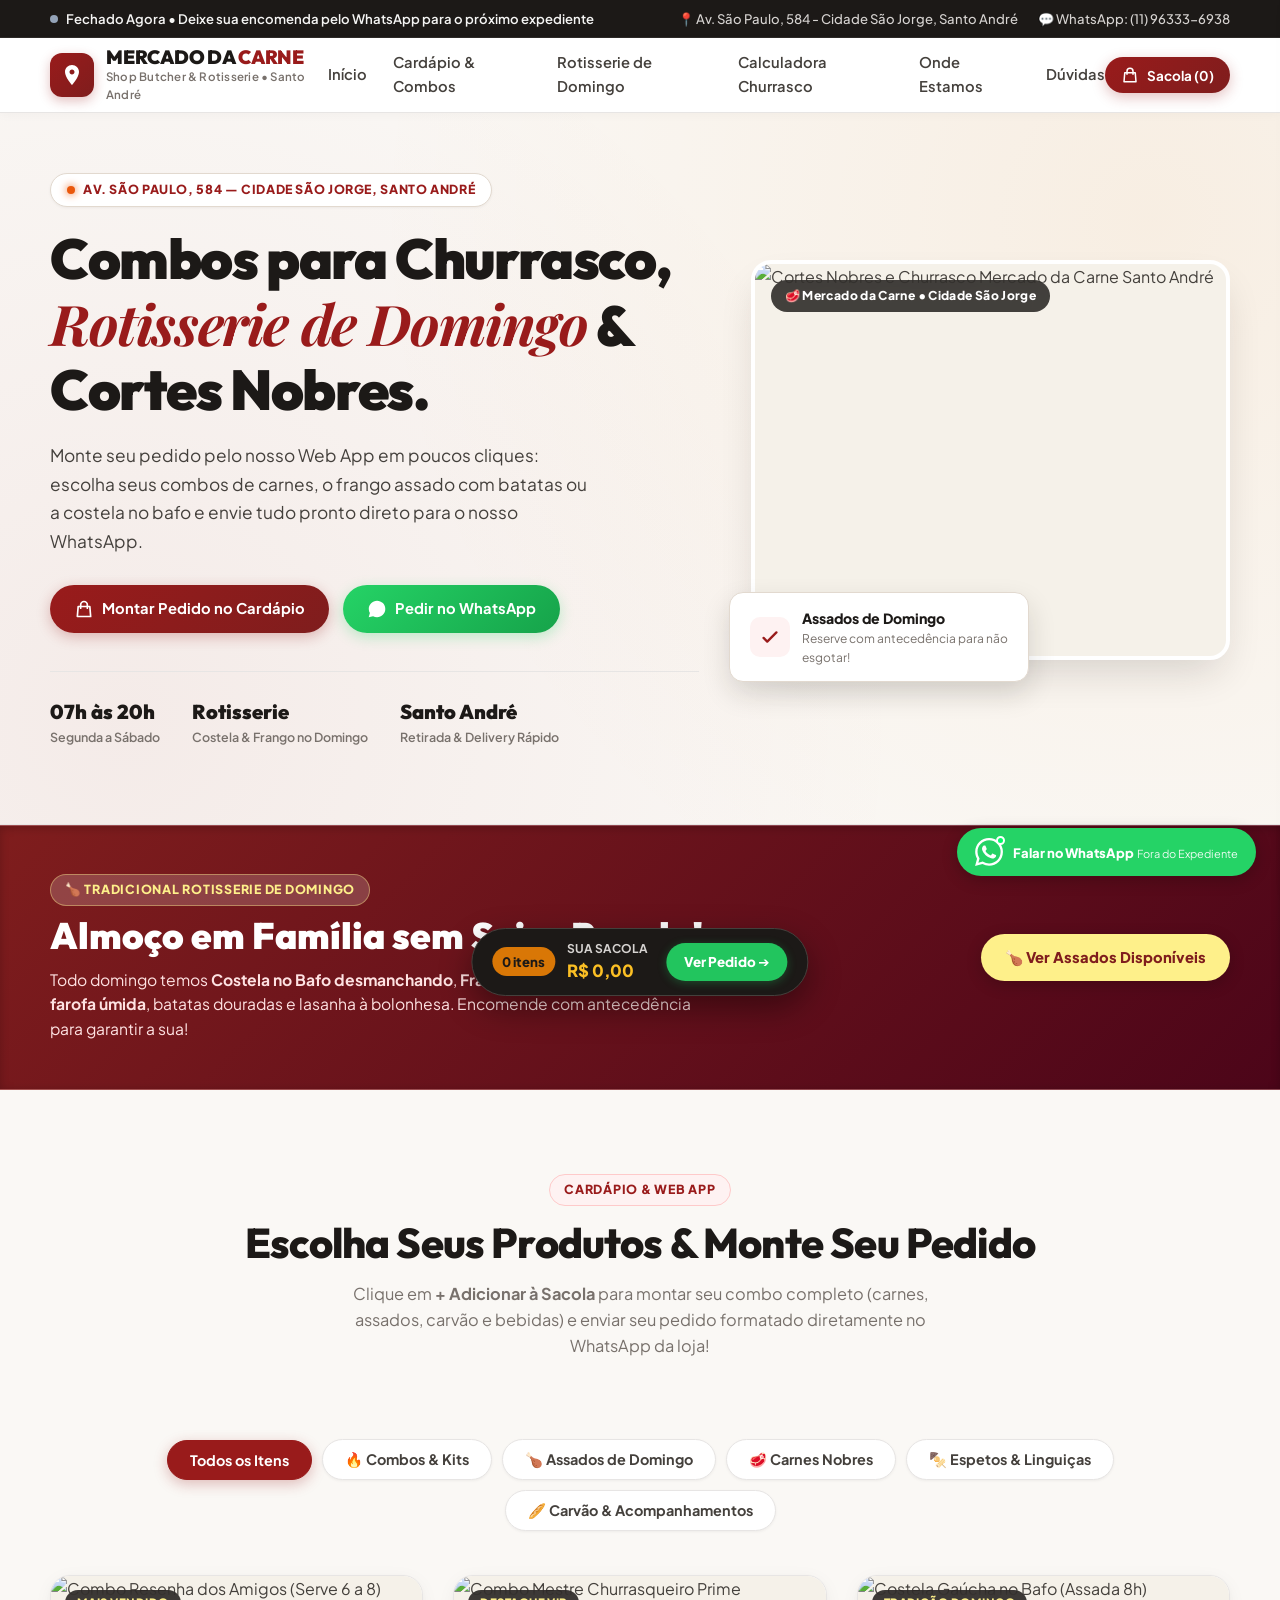
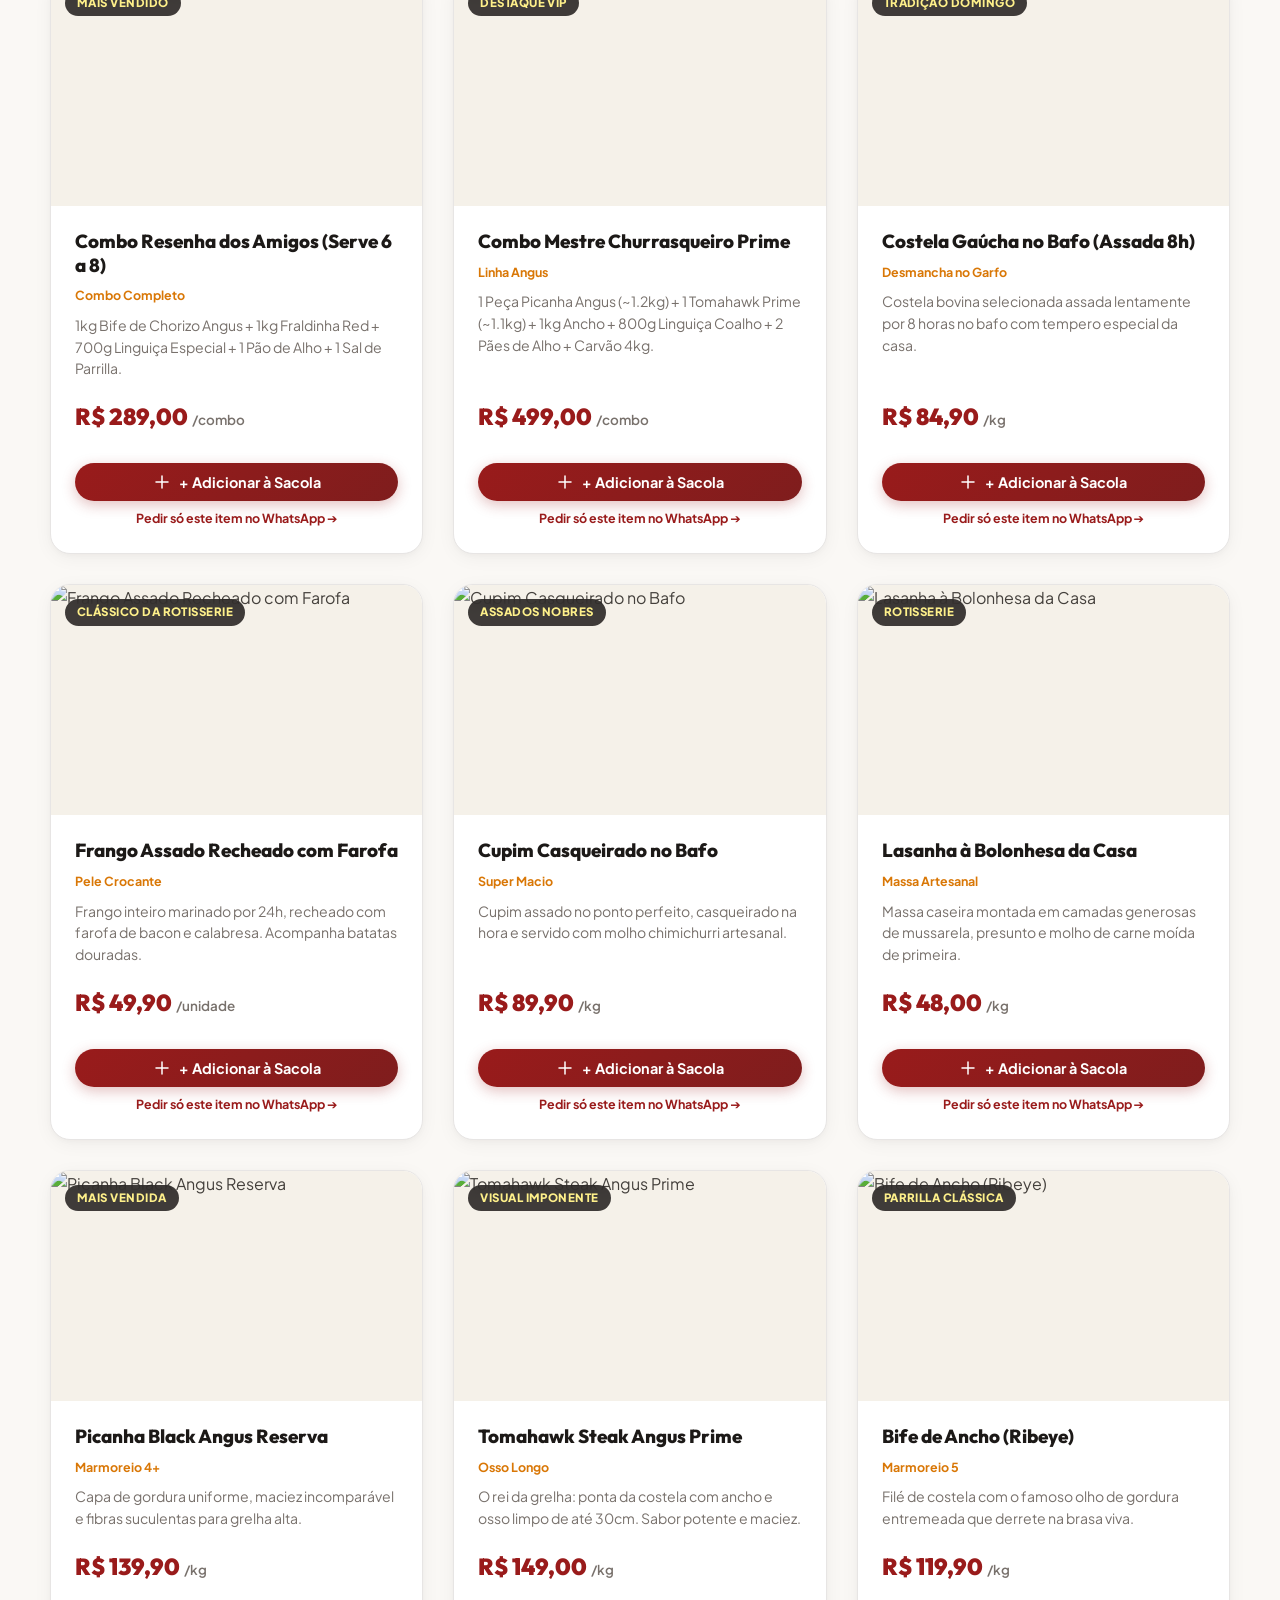
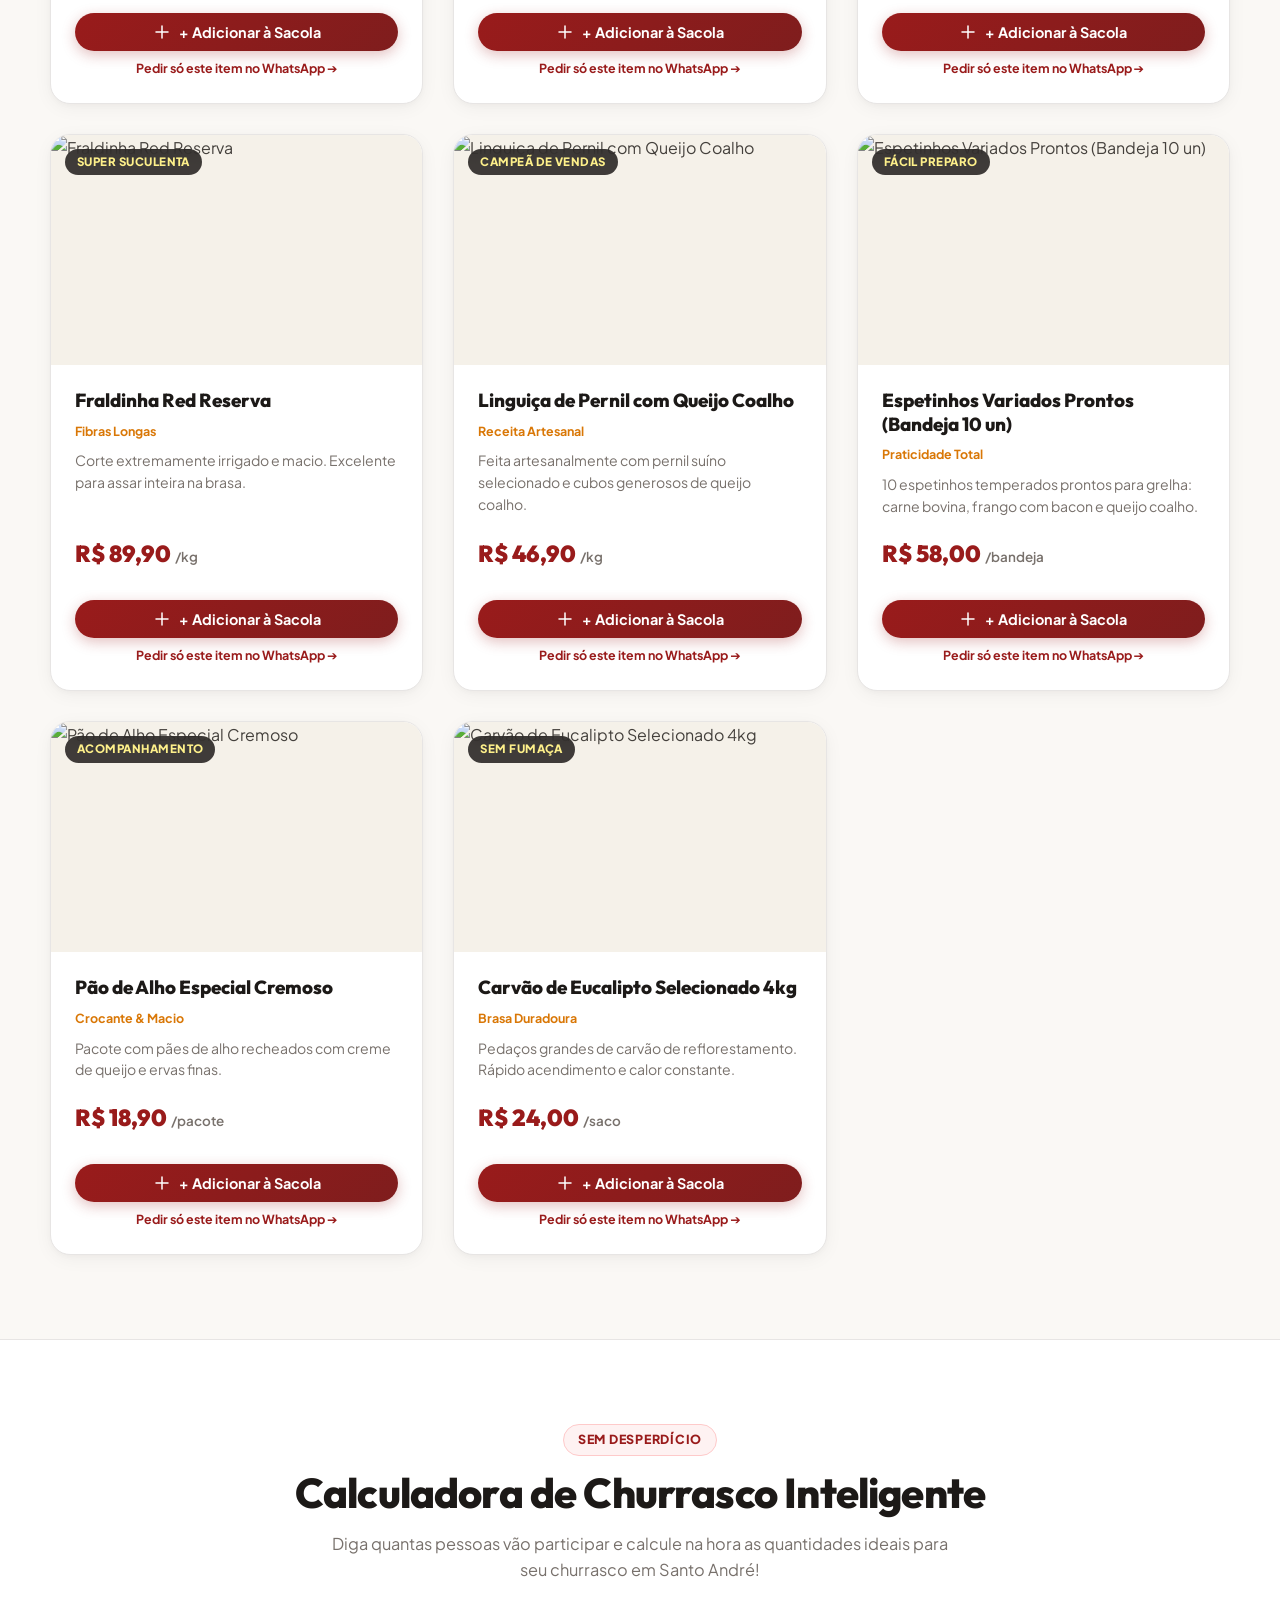
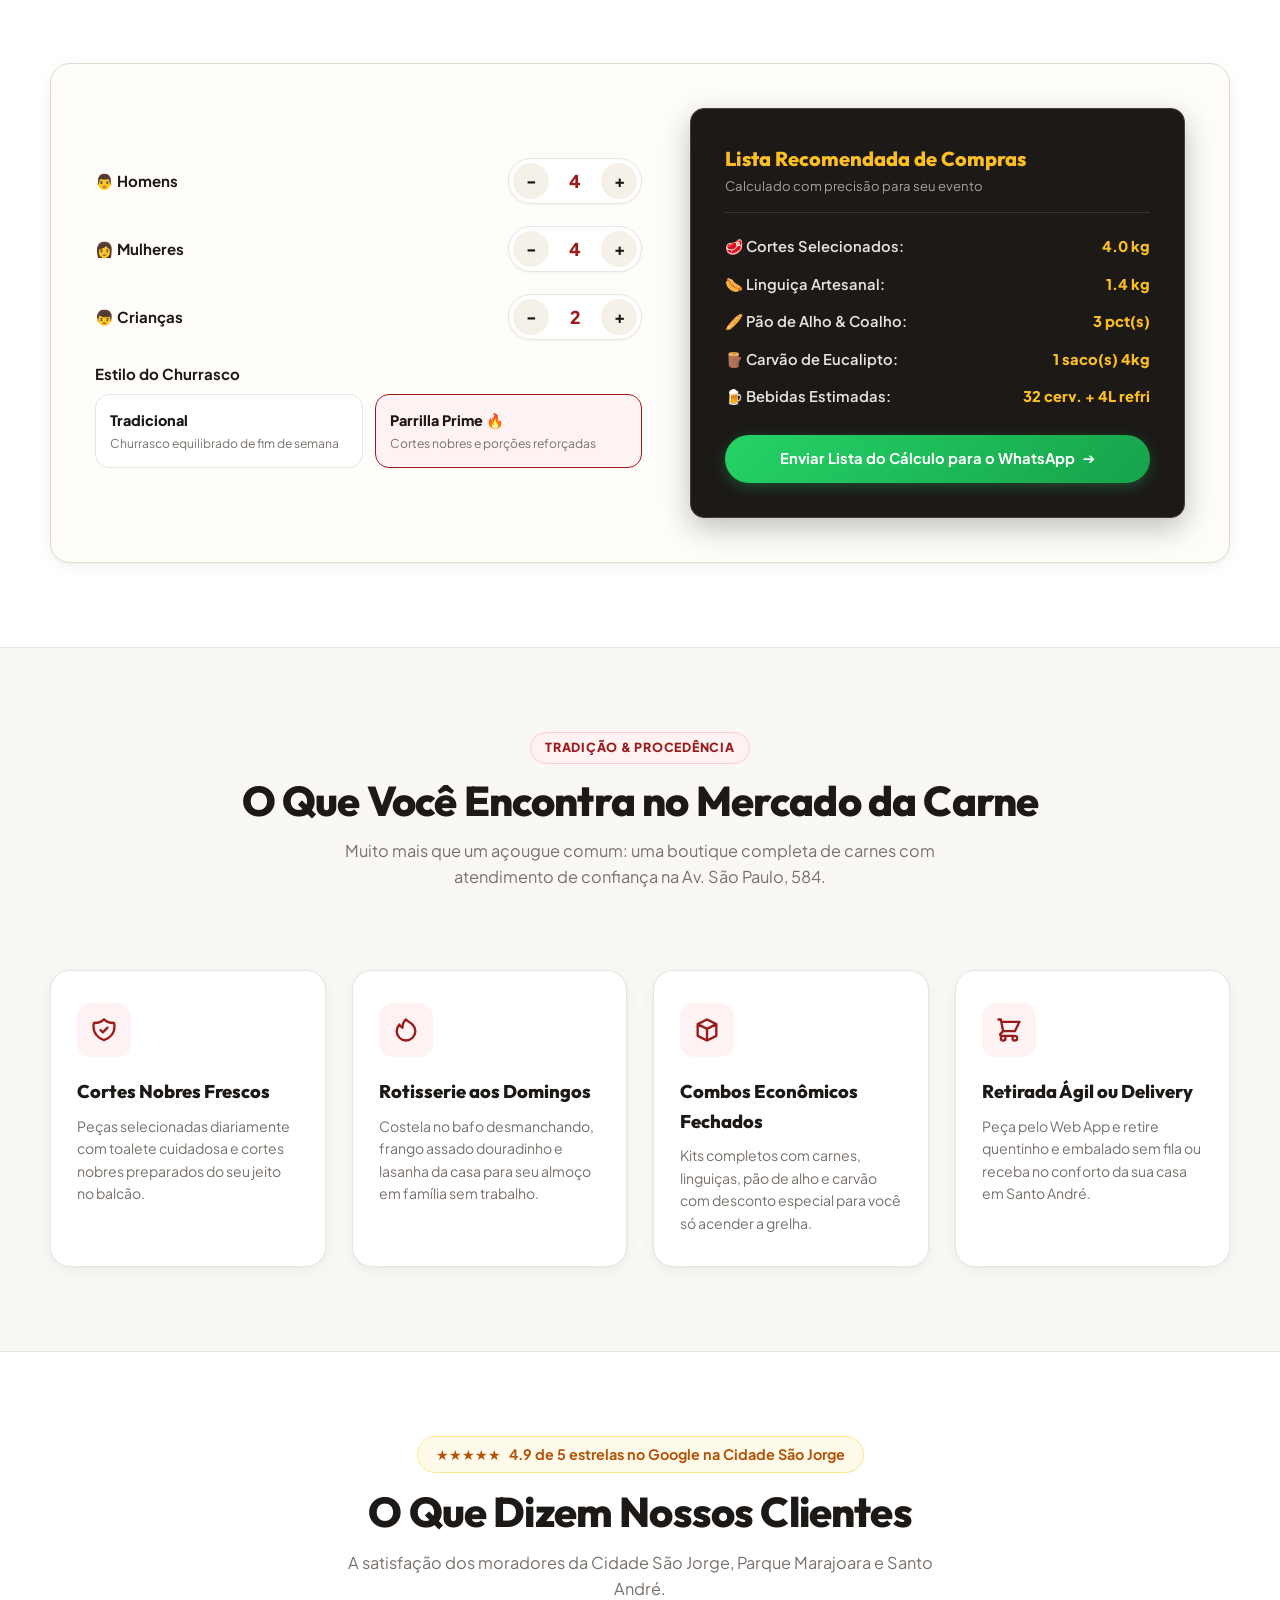
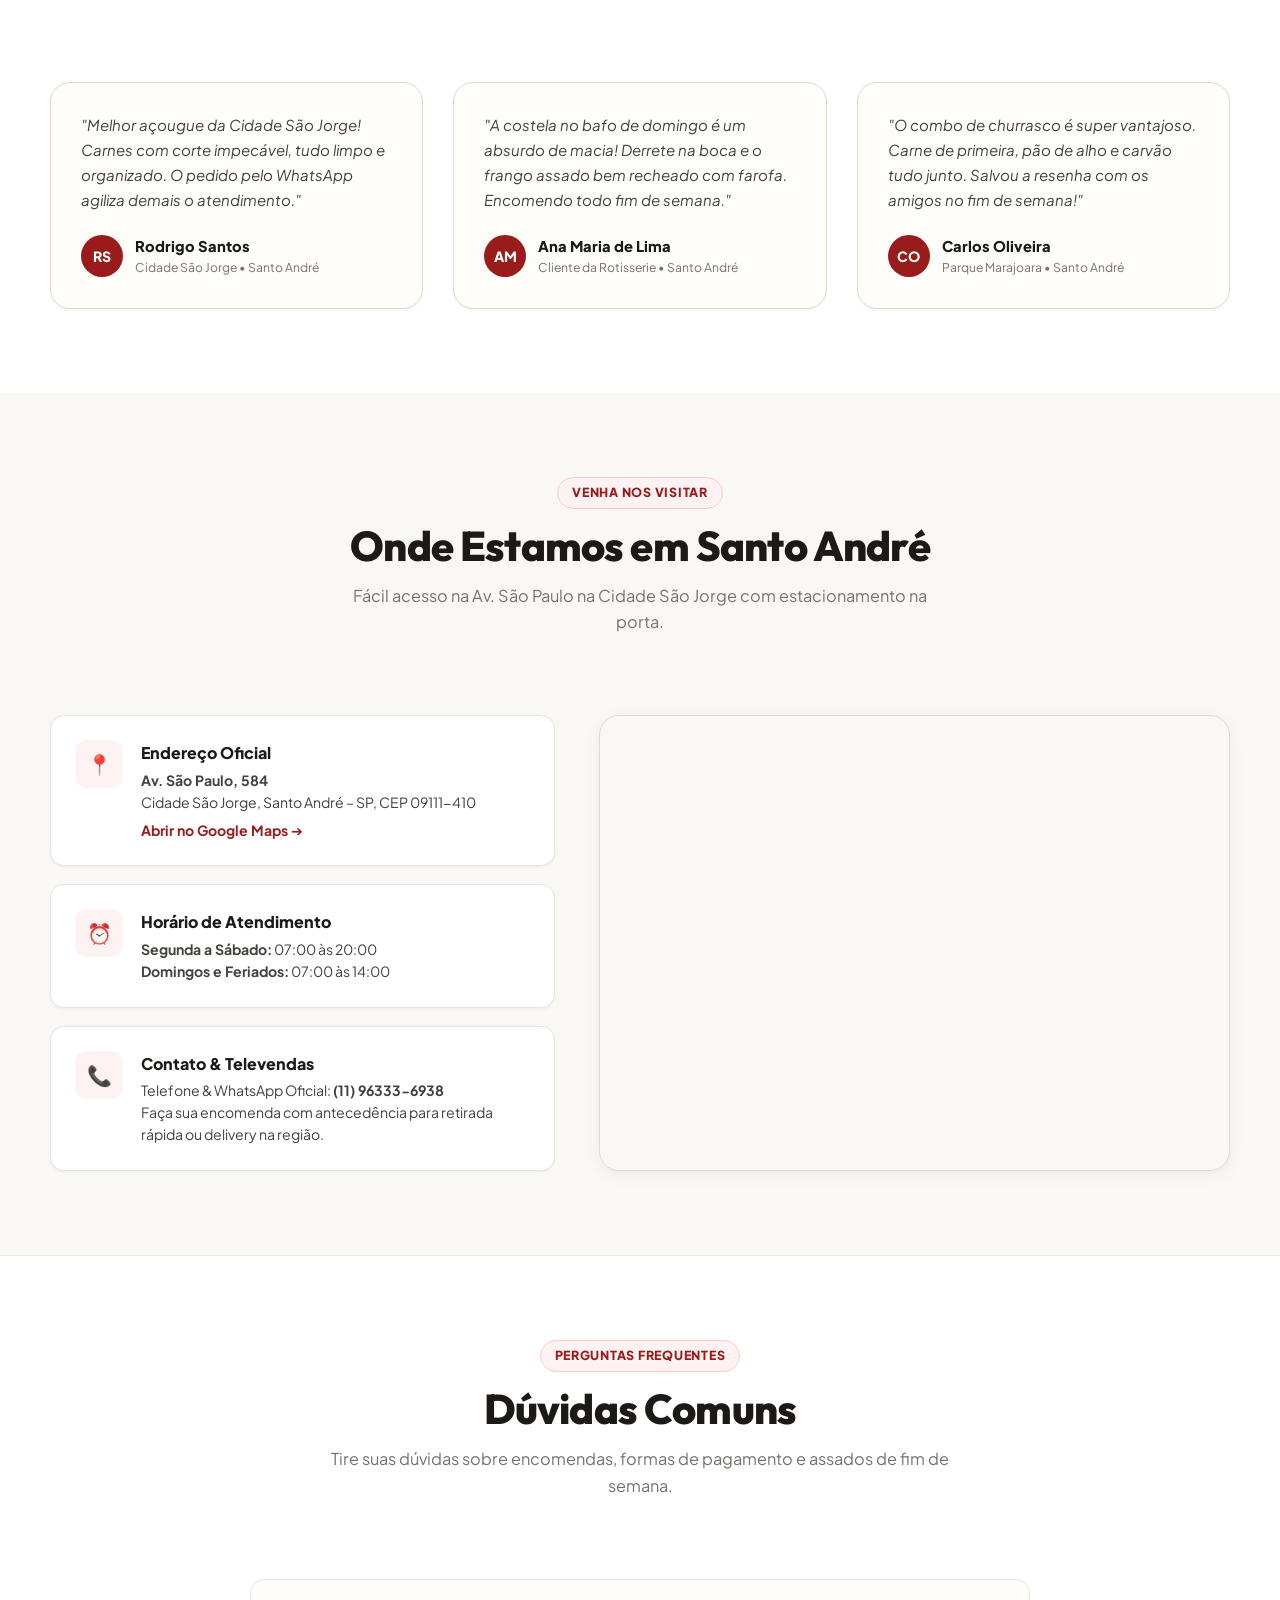
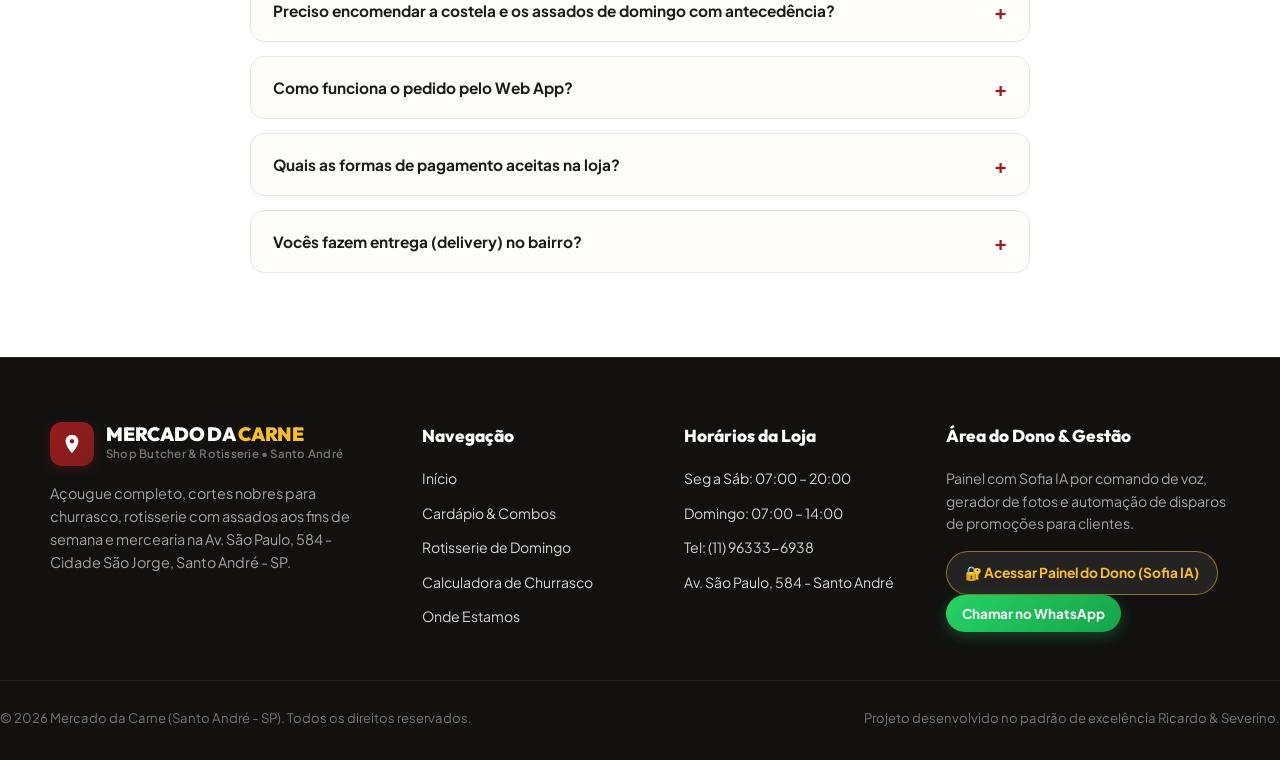
==== commit 4975c645: "fix(mobile): correção definitiva do topo no celular, ocultação de botão instalar no header mobile e " ====
--- a/index.html
+++ b/index.html
@@ -36,9 +36,9 @@
   <link href="https://fonts.googleapis.com/css2?family=Outfit:wght@500;600;700;800;900&family=Playfair+Display:ital,wght@0,600;0,700;1,600&family=Plus+Jakarta+Sans:wght@400;500;600;700;800&display=swap" rel="stylesheet">
 
   <!-- Folha de Estilos Oficial (com Cache Busting) -->
-  <link rel="stylesheet" href="css/style.css?v=4.0">
-
-  <!-- Blindagem Crítica Desktop Contra Cache: O Mobile Drawer NUNCA aparece no Desktop -->
+  <link rel="stylesheet" href="css/style.css?v=4.1">
+
+  <!-- Blindagem Crítica Desktop Contra Cache & Proteção Mobile -->
   <style>
     #mobileDrawer, .mobile-drawer, #drawerBackdrop, .drawer-backdrop {
       display: none !important;
@@ -49,6 +49,12 @@
       }
       #drawerBackdrop.active, .drawer-backdrop.active {
         display: block !important;
+      }
+      #btn-install-app {
+        display: none !important;
+      }
+      .logo-subtitle {
+        display: none !important;
       }
     }
     @media (min-width: 769px) {
@@ -772,6 +778,9 @@
       <a href="#faq">Perguntas Frequentes</a>
     </nav>
     <div style="margin-top:auto; padding-top:20px; display:flex; flex-direction:column; gap:10px;">
+      <button id="btn-install-app-drawer" class="btn btn-secondary btn-sm" style="display:none; max-width:100%; border-color:#D97706; color:#B45309;" title="Instalar Aplicativo no Celular">
+        📲 Instalar App no Celular
+      </button>
       <button id="btn-drawer-cart" class="btn btn-primary btn-sm" style="max-width:100%;">
         🛒 Ver Sacola (<span id="cart-drawer-toggle-count">0</span>)
       </button>
@@ -785,7 +794,7 @@
   </aside>
 
   <!-- Scripts Oficiais -->
-  <script src="js/db.js?v=4.0"></script>
-  <script src="js/main.js?v=4.0"></script>
+  <script src="js/db.js?v=4.1"></script>
+  <script src="js/main.js?v=4.1"></script>
 </body>
 </html>
--- a/css/style.css
+++ b/css/style.css
@@ -1598,47 +1598,215 @@
 }
 
 @media (max-width: 768px) {
+  /* 1. Header & Navbar no Mobile (Impecável, sem corte, sem quebra) */
   .topbar {
     display: none;
   }
   .nav-menu {
     display: none;
   }
+  .site-header {
+    height: 64px;
+    background: rgba(255, 255, 255, 0.98);
+  }
+  .nav-container {
+    height: 64px;
+    padding: 0 14px;
+    display: flex;
+    align-items: center;
+    justify-content: space-between;
+    flex-wrap: nowrap;
+    overflow: visible;
+  }
+  .brand-logo {
+    gap: 8px;
+    min-width: 0;
+    flex-shrink: 1;
+    display: flex;
+    align-items: center;
+  }
+  .logo-badge {
+    width: 38px;
+    height: 38px;
+    border-radius: 10px;
+    font-size: 18px;
+    flex-shrink: 0;
+  }
+  .logo-text-group {
+    display: flex;
+    flex-direction: column;
+    justify-content: center;
+    min-width: 0;
+  }
+  .logo-title {
+    font-size: 1.02rem;
+    font-weight: 900;
+    line-height: 1.15;
+    white-space: nowrap;
+  }
+  .logo-subtitle {
+    display: none !important;
+  }
+  .nav-actions {
+    display: flex;
+    align-items: center;
+    gap: 8px;
+    flex-shrink: 0;
+  }
+  #btn-install-app {
+    display: none !important;
+  }
+  #btn-open-cart-header {
+    height: 38px;
+    padding: 0 12px;
+    font-size: 0.82rem;
+    gap: 6px;
+    border-radius: var(--radius-full);
+    white-space: nowrap;
+    display: inline-flex;
+    align-items: center;
+    justify-content: center;
+  }
   .mobile-toggle {
+    display: flex !important;
+    width: 38px;
+    height: 38px;
+    border-radius: 8px;
+    border: 1px solid var(--border-light);
+    background: #F5F1E9;
+    align-items: center;
+    justify-content: center;
+    flex-shrink: 0;
+  }
+
+  /* 2. Hero Section Proporcionada no Mobile */
+  .hero {
+    padding: 24px 0 36px;
+  }
+  .hero-grid {
+    grid-template-columns: 1fr;
+    gap: 24px;
+  }
+  .hero-badge-live {
+    width: 100%;
+    max-width: 100%;
+    justify-content: center;
+    text-align: center;
+    padding: 6px 14px;
+    margin-bottom: 14px;
+  }
+  .hero-badge-text {
+    font-size: 0.72rem;
+    letter-spacing: 0.02em;
+    word-break: break-word;
+  }
+  .pulsing-fire {
+    flex-shrink: 0;
+    margin-right: 4px;
+  }
+  .hero-title {
+    font-size: 1.85rem;
+    line-height: 1.2;
+    margin-bottom: 12px;
+  }
+  .hero-description {
+    font-size: 0.95rem;
+    line-height: 1.55;
+    margin-bottom: 20px;
+  }
+  .hero-cta-group {
     display: flex;
-  }
+    flex-direction: column;
+    width: 100%;
+    gap: 10px;
+    margin-bottom: 24px;
+  }
+  .hero-cta-group .btn {
+    width: 100%;
+    padding: 13px 20px;
+    font-size: 0.92rem;
+  }
+  .hero-stats-row {
+    display: grid;
+    grid-template-columns: repeat(3, 1fr);
+    gap: 8px;
+    padding-top: 18px;
+    text-align: center;
+  }
+  .stat-number {
+    font-size: 1.05rem;
+  }
+  .stat-label {
+    font-size: 0.68rem;
+    line-height: 1.25;
+  }
+  .hero-main-card {
+    height: 250px;
+  }
+  .hero-floating-card {
+    position: static;
+    margin-top: 14px;
+    max-width: 100%;
+  }
+
+  /* 3. Rotisserie Banner no Mobile */
+  .rotisserie-banner {
+    padding: 32px 0;
+  }
+  .rotisserie-banner-content {
+    flex-direction: column;
+    align-items: flex-start;
+    gap: 20px;
+  }
+  .rotisserie-banner-content .btn {
+    width: 100%;
+  }
+
+  /* 4. Grades e Seções no Mobile */
   .cuts-grid {
     grid-template-columns: 1fr;
+    gap: 20px;
   }
   .diff-grid {
     grid-template-columns: 1fr;
+    gap: 16px;
   }
   .calc-box {
-    padding: 24px;
+    padding: 22px;
+    gap: 28px;
+  }
+  .churrasco-style-group {
+    grid-template-columns: 1fr;
+  }
+  .calc-results {
+    padding: 22px;
   }
   .testimonials-grid {
     grid-template-columns: 1fr;
+    gap: 16px;
+  }
+  .location-grid {
+    grid-template-columns: 1fr;
+    gap: 24px;
   }
   .footer-grid {
     grid-template-columns: 1fr;
+    gap: 28px;
   }
   .footer-bottom {
     flex-direction: column;
     gap: 12px;
     text-align: center;
   }
-  .hero-floating-card {
-    position: static;
-    margin-top: 14px;
-    max-width: 100%;
-  }
-  .rotisserie-banner-content {
-    flex-direction: column;
-    align-items: flex-start;
-  }
+
+  /* 5. WhatsApp Flutuante no Mobile (Não obstrui a tela) */
   .wa-widget {
+    bottom: 20px;
+    right: 16px;
+    transition: bottom 0.3s ease;
+  }
+  body.cart-bar-visible .wa-widget {
     bottom: 84px;
-    right: 16px;
   }
   .wa-text-box {
     display: none;
@@ -1646,5 +1814,10 @@
   .wa-btn {
     padding: 12px;
     border-radius: 50%;
-  }
-}
+    width: 52px;
+    height: 52px;
+    display: flex;
+    align-items: center;
+    justify-content: center;
+  }
+}
